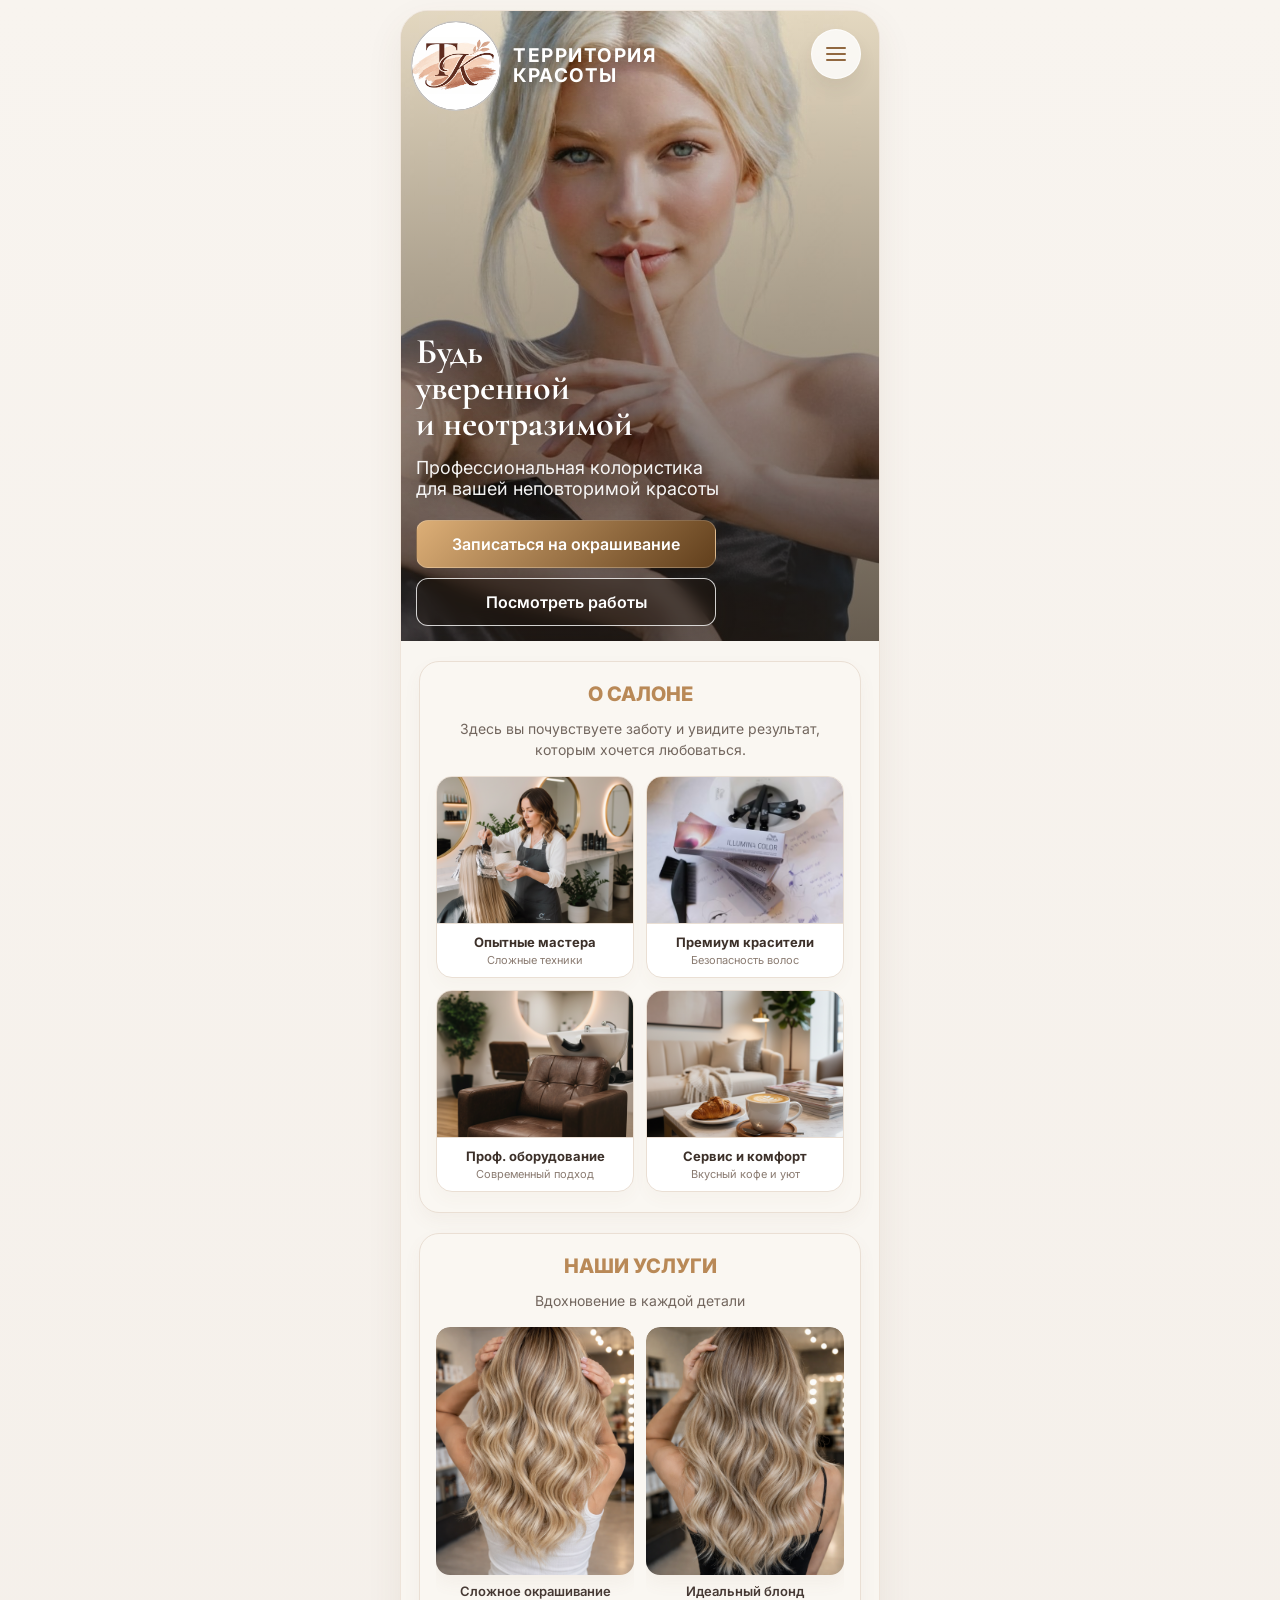
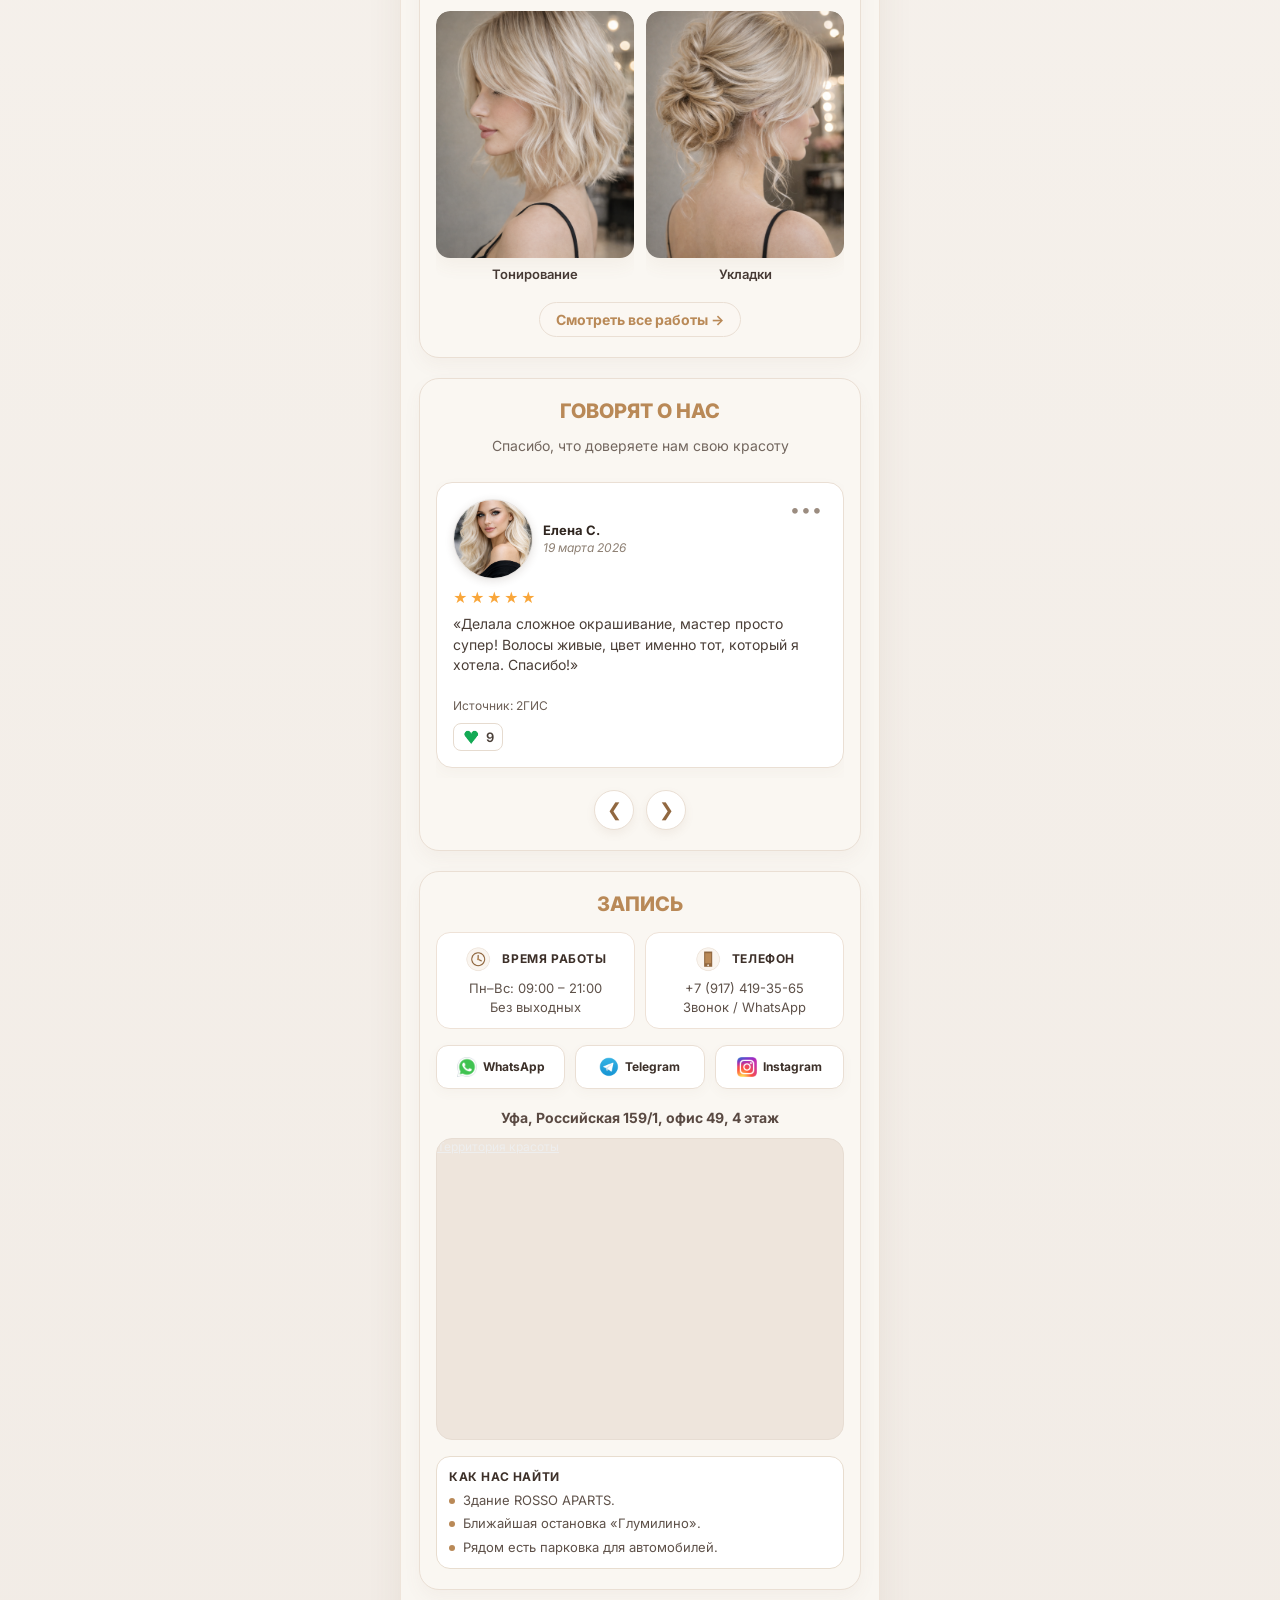
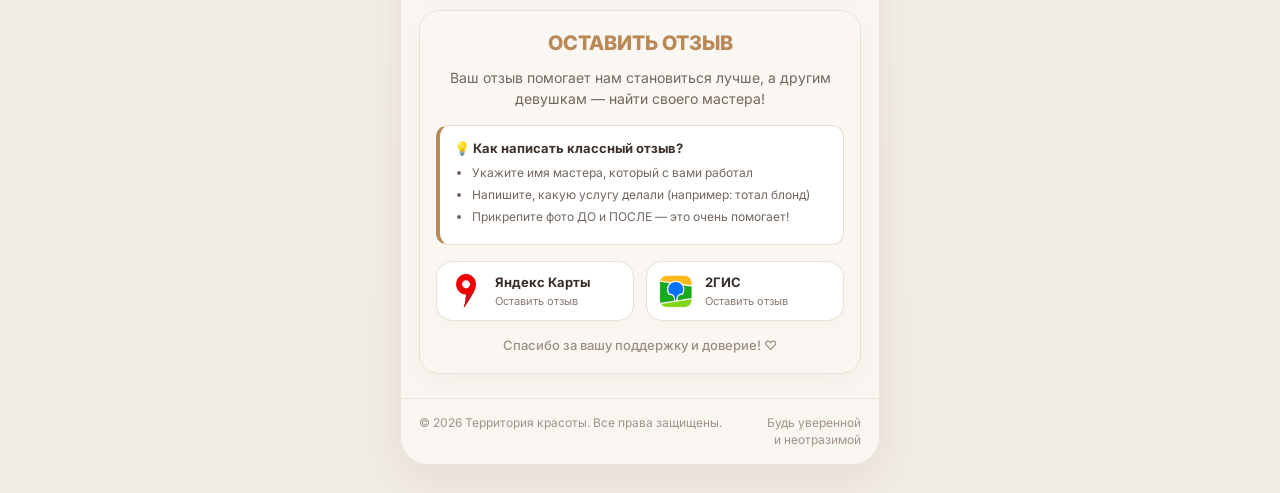
==== index.html @ 41219ee4 "Add files via upload" ====
<!DOCTYPE html>
<html lang="ru">
<head>
  <meta charset="UTF-8" />
  <meta name="viewport" content="width=device-width, initial-scale=1.0" />
  <meta name="description" content="Территория красоты — салон колористики в Уфе. Блонд, сложные окрашивания, тонирование и укладки." />
  <title>Территория красоты — салон колористики</title>
  <link rel="preconnect" href="https://fonts.googleapis.com">
  <link rel="preconnect" href="https://fonts.gstatic.com" crossorigin>
  <link href="https://fonts.googleapis.com/css2?family=Inter:wght@400;500;600;700;800&family=Cormorant+Garamond:wght@500;600;700&display=swap" rel="stylesheet">
  <link rel="icon" type="image/png" href="assets/img/logo-mark.png">
  <style>
    :root {
      --bg: #f3eee8;
      --page: #f9f6f1;
      --card: #f6f1eb;
      --white: #fff;
      --text: #332823;
      --muted: #8f8075;
      --line: #eadfd4;
      --accent: #b98957;
      --accent-dark: #916840;
      --shadow: 0 14px 36px rgba(98, 72, 49, 0.08);
    }

    * { box-sizing: border-box; }
    html { scroll-behavior: smooth; }
    body {
      margin: 0;
      font-family: Inter, sans-serif;
      background: linear-gradient(180deg, #f8f4ef 0%, #f1ebe5 100%);
      color: var(--text);
    }

    img { display: block; max-width: 100%; }

    .shell {
      width: min(100%, 500px);
      margin: 0 auto;
      padding: 10px 10px 28px;
    }

    .phone {
      background: var(--page);
      border: 1px solid #eee4da;
      border-radius: 28px;
      box-shadow: var(--shadow);
      overflow: hidden;
    }

    /* --- Hero Section --- */
    .hero {
      position: relative;
      min-height: 70vh;
      overflow: hidden;
      background: #d8c9bd;
    }

    .hero-media { position: absolute; inset: 0; }
    .hero-media img { width: 100%; height: 100%; object-fit: cover; }

    .hero-overlay {
      position: absolute;
      inset: 0;
      background: linear-gradient(180deg, rgba(41,31,25,0.1) 0%, rgba(41,31,25,0.7) 100%);
    }

    .brand {
      position: absolute;
      top: 10px;
      left: 10px;
      z-index: 2;
      display: flex;
      align-items: center;
      gap: 12px;
    }

    .brand img {
      width: 90px;
      height: 90px;
      border-radius: 50%;
      background: rgba(19, 13, 13, 0.72);
      border: 1px solid rgba(255,255,255,0.7);
      object-fit: cover;
    }

    .brand-text {
      color: #fff;
      text-transform: uppercase;
      font-size: 19px;
      line-height: 1.05;
      font-weight: 700;
      letter-spacing: 0.08em;
      text-shadow: 0 2px 12px rgba(0,0,0,0.24);
    }

    .menu-btn {
      position: absolute;
      top: 18px;
      right: 18px;
      width: 50px;
      height: 50px;
      z-index: 2;
      border-radius: 50%;
      border: 1px solid rgba(255,255,255,0.75);
      background: rgba(255,255,255,0.82);
      display: grid;
      place-items: center;
      box-shadow: 0 10px 18px rgba(64,46,32,0.08);
      cursor: pointer;
      transition: transform 0.2s ease;
    }
    
    .menu-btn:hover { transform: scale(1.05); }
    .menu-btn span, .menu-btn span::before, .menu-btn span::after {
      display: block; width: 20px; height: 2px; border-radius: 2px;
      background: var(--accent-dark); content: ""; position: relative;
    }
    .menu-btn span::before { position: absolute; top: -6px; }
    .menu-btn span::after { position: absolute; top: 6px; }

    .hero-copy {
      position: absolute;
      left: 15px;
      bottom: 15px;
      z-index: 2;
      max-width: 400px;
      color: #fff;
    }

    .hero-copy h1 {
      margin: 0;
      font-family: "Cormorant Garamond", serif;
      font-size: 36px;
      font-weight: 700;
      line-height: 1;
      text-shadow: 0 4px 21px rgba(0,0,0,0.4);
    }

    .hero-copy .sub {
      margin: 15px 0 0;
      font-size: 18px;
      line-height: 1.2;
      color: rgba(255,255,255,0.95);
      max-width: 500px;
      text-shadow: 0 4px 18px rgba(0,0,0,0.5);
    }

    .hero-actions {
      margin-top: 20px;
      display: grid;
      gap: 10px;
      max-width: 300px;
    }

    .hero-btn {
      text-decoration: none;
      min-height: 48px;
      border-radius: 12px;
      display: flex;
      align-items: center;
      justify-content: center;
      padding: 10px;
      font-size: 16px;
      font-weight: 600;
      box-shadow: 0 10px 22px rgba(48,35,27,0.14);
      transition: transform 0.2s ease, opacity 0.2s ease;
    }

    .hero-btn:hover { transform: translateY(-2px); opacity: 0.95; }
    .hero-btn.primary {
      color: #fff; background: linear-gradient(135deg, #ddaf77, #613f1c);
      border: 1px solid rgba(255,255,255,0.2);
    }
    .hero-btn.secondary {
      color: #fff; background: rgba(31, 22, 16, 0.42);
      backdrop-filter: blur(8px); border: 1px solid rgba(255,255,255,0.8);
    }

    /* --- Common Sections --- */
    .section { padding: 20px 18px 0; }
    .section:last-child { padding-bottom: 20px; }

    .eyebrow {
      text-align: center; display: block; margin: 0 auto 12px auto;
      color: var(--accent); text-transform: uppercase; font-weight: 800; font-size: 20px;
    }
    .desc {
      margin: 0 auto; max-width: 800px; text-align: center;
      color: #72665e; font-size: 14px; line-height: 1.5;
    }
    .contacts-card {
      background: #faf7f2; border: 1px solid var(--line);
      border-radius: 20px; padding: 20px 16px; box-shadow: 0 8px 18px rgba(135, 104, 76, 0.05);
    }

    /* --- ОБНОВЛЕНО: О салоне (4 плашки с фото) --- */
    .about-grid {
      display: grid;
      grid-template-columns: repeat(2, 1fr);
      gap: 12px;
      margin-top: 16px;
    }

    .about-card {
      background: #fff;
      border: 1px solid var(--line);
      border-radius: 16px;
      overflow: hidden;
      box-shadow: 0 8px 16px rgba(135, 104, 76, 0.03);
      transition: transform 0.3s ease;
    }
    
    .about-card:hover { transform: translateY(-3px); }

    .about-card img {
      width: 100%;
      aspect-ratio: 4/3;
      object-fit: cover;
      border-bottom: 1px solid var(--line);
    }

    .about-card-text {
      padding: 10px;
      text-align: center;
    }

    .about-card-text .title {
      font-size: 13px;
      font-weight: 700;
      color: #3c3029;
      margin-bottom: 4px;
    }

    .about-card-text .subdesc {
      font-size: 11px;
      color: #8a7b71;
      line-height: 1.2;
    }

    /* --- Услуги (Галерея) --- */
    .gallery { display: grid; grid-template-columns: repeat(2, 1fr); gap: 12px; margin-top: 16px; }
    .work-card { overflow: hidden; border-radius: 14px; cursor: pointer; text-decoration: none; display: block; }
    .work-card img {
      width: 100%; aspect-ratio: 0.8; object-fit: cover; border-radius: 14px;
      box-shadow: 0 8px 18px rgba(135, 104, 76, 0.06); transition: transform 0.3s ease;
    }
    .work-card:hover img { transform: scale(1.05); }
    .work-card p {
      margin: 8px 2px 0; font-size: 13px; color: #463934; font-weight: 600; text-align: center;
    }

    .link-more-wrapper { text-align: center; margin-top: 20px; }
    .link-more {
      text-decoration: none; color: var(--accent); font-size: 14px; font-weight: 700;
      display: inline-block; padding: 8px 16px; border-radius: 20px;
      background: #fbf7f2; border: 1px solid var(--line); transition: background 0.2s ease;
    }
    .link-more:hover { background: #f1ebd8; }

    /* --- ОБНОВЛЕНО: Отзывы клиентов (Карусель со стрелками) --- */
    .slider-container {
      position: relative;
      margin-top: 16px;
    }

    .reviews-slider {
      display: flex;
      overflow-x: auto;
      scroll-snap-type: x mandatory;
      gap: 12px;
      padding: 10px 0;
      scroll-behavior: smooth; /* Плавный скролл для стрелок */
    }
    
    .reviews-slider::-webkit-scrollbar { display: none; }
    
    .review-item {
      flex: 0 0 100%; /* Карточка занимает всю ширину контейнера */
      scroll-snap-align: center;
      background: #fff;
      border: 1px solid var(--line);
      border-radius: 16px;
      padding: 16px;
      box-shadow: 0 6px 16px rgba(135, 104, 76, 0.04);
    }

    .review-head {
      display: flex;
      justify-content: space-between;
      align-items: flex-start;
      margin-bottom: 10px;
    }

    .review-author {
      font-size: 12px;
      color: #3c3029;
      display: flex;
      align-items: center;
      gap: 10px;
      min-width: 0;
    }

    .review-author img {
      width: 80px;
      height: 80px;
      border-radius: 50%;
      object-fit: cover;
      border: 1px solid rgba(80, 56, 35, 0.14);
      box-shadow: 0 2px 8px rgba(70, 49, 33, 0.14);
      flex-shrink: 0;
    }

    .review-user-meta { min-width: 0; }
    .review-user-name { font-weight: 700; font-size: 13px; color: #302620; line-height: 1.2; }
    .review-date {
      font-size: 12px;
      color: #8e8074;
      font-style: italic;
      margin-top: 2px;
      line-height: 1.2;
    }

    .review-more {
      color: #9b8c80;
      letter-spacing: 1px;
      font-size: 18px;
      line-height: 1;
      padding: 2px 4px;
      user-select: none;
    }

    .stars { color: #f9a63a; font-size: 14px; margin-bottom: 8px; letter-spacing: 2px; }
    .review-text {
      font-size: 14px;
      color: #4a3e37;
      line-height: 1.45;
      margin-bottom: 10px;
      min-height: 74px;
    }

    .review-source {
      font-size: 12px;
      color: #6c5f56;
      margin-bottom: 10px;
    }

    .review-like-box {
      display: inline-flex;
      align-items: center;
      gap: 6px;
      border: 1px solid #e6dbcf;
      border-radius: 8px;
      padding: 4px 8px;
      background: #fff;
      font-size: 13px;
      color: #4a3f38;
      font-weight: 600;
    }

    .review-like-box img {
      width: 18px;
      height: 18px;
      object-fit: contain;
    }

    .slider-arrows {
      display: flex;
      justify-content: center;
      gap: 12px;
      margin-top: 12px;
    }

    .arrow-btn {
      width: 40px; height: 40px;
      border-radius: 50%;
      background: #fff;
      border: 1px solid var(--line);
      color: var(--accent-dark);
      font-size: 18px;
      display: grid;
      place-items: center;
      cursor: pointer;
      box-shadow: 0 4px 10px rgba(135, 104, 76, 0.08);
      transition: all 0.2s ease;
    }

    .arrow-btn:hover { background: var(--card); transform: scale(1.05); }

    /* --- ЗАПИСЬ И СОЦСЕТИ --- */
    .address {
      display: flex; align-items: center; gap: 8px; color: #594942;
      font-weight: 700; margin-bottom: 12px; font-size: 14px; text-align: center; justify-content: center;
    }
    .map { border-radius: 16px; overflow: hidden; border: 1px solid #e7ddd3; margin-bottom: 16px; background: #eee5dc; }
    .contact-meta { display: grid; grid-template-columns: 1fr 1fr; gap: 10px; margin: 16px 0; color: #5e5149; font-size: 13px; line-height: 1.4; }
    .meta-box { background: #fff; border: 1px solid #eee2d7; border-radius: 14px; padding: 12px; text-align: center; }
    .meta-box strong { display: block; color: #3d3029; font-size: 12px; margin-bottom: 4px; text-transform: uppercase; letter-spacing: 0.05em; }
    .meta-title {
      display: flex;
      align-items: center;
      justify-content: center;
      gap: 10px;
      margin-bottom: 6px;
    }
    .meta-title img {
      width: 28px;
      height: 28px;
      object-fit: contain;
      flex-shrink: 0;
    }
    .meta-title strong {
      margin: 0;
      line-height: 1;
    }
    .location-extra {
      margin-top: 12px;
      border: 1px solid #e8ddcf;
      border-radius: 14px;
      background: #fff;
      padding: 12px;
    }
    .location-extra-title {
      margin: 0 0 8px;
      color: #3d3029;
      font-size: 12px;
      font-weight: 700;
      text-transform: uppercase;
      letter-spacing: 0.05em;
    }
    .location-extra-item {
      display: flex;
      align-items: center;
      gap: 8px;
      font-size: 13px;
      color: #5e5149;
      line-height: 1.35;
    }
    .location-extra-item + .location-extra-item { margin-top: 6px; }
    .location-extra-dot {
      width: 6px;
      height: 6px;
      border-radius: 50%;
      background: var(--accent);
      flex-shrink: 0;
    }
    
    /* ОБНОВЛЕНО: Белые кнопки соцсетей с иконками из папки */
    .socials { display: grid; grid-template-columns: repeat(3, 1fr); gap: 10px; margin-bottom: 20px; }
    .social {
      text-decoration: none; min-height: 44px; border-radius: 12px;
      display: flex; align-items: center; justify-content: center; gap: 6px;
      background: #fff; border: 1px solid var(--line);
      color: #3c3029; font-size: 12px; font-weight: 700;
      box-shadow: 0 4px 12px rgba(135, 104, 76, 0.04); transition: transform 0.2s ease;
    }
    .social:hover { transform: translateY(-2px); box-shadow: 0 8px 16px rgba(135, 104, 76, 0.08); }
    .social img { width: 20px; height: 20px; object-fit: contain; }

    /* --- ОСТАВИТЬ ОТЗЫВ --- */
    .review-guide {
      background: #fff; border: 1px solid #e8dec8; border-left: 4px solid var(--accent);
      border-radius: 12px; padding: 14px; margin: 16px 0; text-align: left;
    }
    .review-guide strong { display: block; color: #3c3029; font-size: 13px; margin-bottom: 8px; }
    .review-guide ul { margin: 0; padding-left: 18px; color: #72665e; font-size: 12px; line-height: 1.5; }
    .review-guide li { margin-bottom: 4px; }

    .review-buttons { display: grid; grid-template-columns: 1fr 1fr; gap: 12px; margin-top: 16px; }
    .review-btn {
      text-decoration: none; background: #fff; border: 1px solid var(--line);
      border-radius: 16px; padding: 12px; display: flex; align-items: center;
      gap: 12px; box-shadow: 0 4px 12px rgba(135, 104, 76, 0.04); transition: transform 0.2s ease;
    }
    .review-btn:hover { transform: translateY(-2px); box-shadow: 0 8px 20px rgba(135, 104, 76, 0.08); }
    
    /* Иконки карт из папки */
    .review-icon-img { width: 34px; height: 34px; object-fit: contain; flex-shrink: 0; }
    
    .review-copy { min-width: 0; text-align: left;}
    .review-copy strong { display: block; color: #392d27; font-size: 13px; line-height: 1.2; }
    .review-copy span { display: block; color: #8a7b71; font-size: 11px; margin-top: 3px; }
    .thanks { margin: 16px 0 0; text-align: center; color: #9a8d82; font-size: 13px; font-weight: 500; }

    .footer {
      border-top: 1px solid #eee3d8; margin-top: 24px; padding: 16px 18px;
      display: flex; justify-content: space-between; gap: 10px;
      color: #a09288; font-size: 12px; line-height: 1.35;
    }

    .sticky-cta {
      position: fixed;
      left: 50%;
      transform: translateX(-50%);
      bottom: 12px;
      width: min(100% - 20px, 500px);
      z-index: 40;
      display: none;
      grid-template-columns: 1.4fr 1fr;
      gap: 8px;
      padding: 8px;
      border-radius: 16px;
      background: rgba(249, 246, 241, 0.95);
      border: 1px solid #e7ddd3;
      box-shadow: 0 10px 24px rgba(64, 46, 32, 0.14);
      backdrop-filter: blur(8px);
    }

    .sticky-cta a {
      min-height: 44px;
      border-radius: 10px;
      display: flex;
      align-items: center;
      justify-content: center;
      text-decoration: none;
      font-size: 14px;
      font-weight: 700;
      padding: 0 10px;
    }

    .sticky-cta .book {
      color: #fff;
      background: linear-gradient(135deg, #ddaf77, #613f1c);
    }

    .sticky-cta .chat {
      color: #3d3029;
      background: #fff;
      border: 1px solid #e9ded2;
    }

    /* --- Mobile Menu --- */
    .mobile-menu {
      position: fixed; inset: 0; background: rgba(36, 28, 24, 0.5);
      display: flex; align-items: flex-start; justify-content: center;
      padding: 80px 18px 18px; z-index: 30; backdrop-filter: blur(4px);
      opacity: 0; visibility: hidden; transition: opacity 0.3s ease, visibility 0.3s ease;
    }
    .mobile-menu.open { opacity: 1; visibility: visible; }
    .mobile-menu-card {
      width: min(100%, 420px); background: #fff; border-radius: 24px;
      border: 1px solid #efe2d7; box-shadow: 0 20px 44px rgba(56, 41, 31, 0.18);
      padding: 16px; transform: translateY(-20px); transition: transform 0.3s ease;
    }
    .mobile-menu.open .mobile-menu-card { transform: translateY(0); }
    .mobile-menu-card a {
      display: block; text-decoration: none; color: #3d3029; font-weight: 700;
      padding: 14px 16px; border-radius: 14px; transition: background 0.2s ease; font-size: 16px;
    }
    .mobile-menu-card a:hover { background: #f8f2ec; }

    @media (max-width: 410px) {
      .socials, .review-buttons, .contact-meta { grid-template-columns: 1fr; }
      .hero-copy h1 { font-size: 32px; }
      .hero-copy { left: 18px; right: 18px; bottom: 26px; }
      .hero-actions { max-width: 100%; }
    }

    @media (max-width: 768px) {
      body { padding-bottom: 80px; }
      .sticky-cta { display: grid; }
    }
  </style>
</head>
<body>
  <div class="mobile-menu" id="mobileMenu">
    <div class="mobile-menu-card">
      <a href="#top">Главная</a>
      <a href="#about">О салоне</a>
      <a href="#works">Наши услуги</a>
      <a href="#testimonials">Отзывы клиентов</a>
      <a href="#contacts">Запись</a>
      <a href="#reviews">Оставить отзыв</a>
    </div>
  </div>

  <main class="shell">
    <div class="phone" id="top">
      
      <!-- HERO -->
      <section class="hero">
        <div class="hero-media">
          <img src="assets/img/hero.png" alt="Будь уверенной и неотразимой" />
        </div>
        <div class="hero-overlay"></div>

        <div class="brand">
          <img src="assets/img/logo-mark.png" alt="Территория красоты" />
          <div class="brand-text">Территория<br>красоты</div>
        </div>

        <button class="menu-btn" id="menuBtn" aria-label="Меню" aria-expanded="false" aria-controls="mobileMenu">
          <span></span>
        </button>

        <div class="hero-copy">
          <h1>Будь<br>уверенной<br>и неотразимой</h1>
          <div class="sub">Профессиональная колористика<br>для вашей неповторимой красоты</div>
          <div class="hero-actions">
            <a class="hero-btn primary" href="#contacts">Записаться на окрашивание</a>
            <a class="hero-btn secondary" href="#works">Посмотреть работы</a>
          </div>
        </div>
      </section>

      <!-- О САЛОНЕ (Обновлено: 4 фото-плашки) -->
      <section class="section" id="about">
        <div class="contacts-card">
          <div class="eyebrow">О салоне</div>
          <p class="desc">Здесь вы почувствуете заботу и увидите результат, которым хочется любоваться.</p>
          
          <div class="about-grid">
            <div class="about-card">
              <img src="assets/img/about-masters.png" alt="Мастера">
              <div class="about-card-text">
                <div class="title">Опытные мастера</div>
                <div class="subdesc">Сложные техники</div>
              </div>
            </div>
            
            <div class="about-card">
              <img src="assets/img/about-dyes.png" alt="Материалы">
              <div class="about-card-text">
                <div class="title">Премиум красители</div>
                <div class="subdesc">Безопасность волос</div>
              </div>
            </div>
            
            <div class="about-card">
              <img src="assets/img/about-equip.png" alt="Оборудование">
              <div class="about-card-text">
                <div class="title">Проф. оборудование</div>
                <div class="subdesc">Современный подход</div>
              </div>
            </div>

            <div class="about-card">
              <img src="assets/img/about-service.png" alt="Сервис">
              <div class="about-card-text">
                <div class="title">Сервис и комфорт</div>
                <div class="subdesc">Вкусный кофе и уют</div>
              </div>
            </div>
          </div>
        </div>
      </section>

      <!-- УСЛУГИ -->
      <section class="section" id="works">
        <div class="contacts-card">
          <div class="eyebrow">Наши услуги</div>    
          <p class="desc">Вдохновение в каждой детали</p>
          <div class="gallery">
            <a class="work-card" href="#contacts">
              <img src="assets/img/work-1.png" alt="Сложное окрашивание">
              <p>Сложное окрашивание</p>
            </a>
            <a class="work-card" href="#contacts">
              <img src="assets/img/work-2.png" alt="Идеальный блонд">
              <p>Идеальный блонд</p>
            </a>
            <a class="work-card" href="#contacts">
              <img src="assets/img/work-3.png" alt="Тонирование">
              <p>Тонирование</p>
            </a>
            <a class="work-card" href="#contacts">
              <img src="assets/img/work-4.png" alt="Укладки">
              <p>Укладки</p>
            </a>
          </div>
          <div class="link-more-wrapper">
            <a href="https://instagram.com/mak.marina" target="_blank" rel="noopener noreferrer" class="link-more">Смотреть все работы →</a>
          </div>
        </div>    
      </section>

      <!-- ОТЗЫВЫ КЛИЕНТОВ (Обновлено: Кнопки навигации) -->
      <section class="section" id="testimonials">
        <div class="contacts-card">
          <div class="eyebrow">Говорят о нас</div>
          <p class="desc">Спасибо, что доверяете нам свою красоту</p>
          
          <div class="slider-container">
            <div class="reviews-slider" id="reviewsSlider">
              <!-- Отзыв 1 -->
              <div class="review-item">
                <div class="review-head">
                  <div class="review-author">
                    <img src="assets/img/review-avatar-1.png" alt="Фото профиля Елены С.">
                    <div class="review-user-meta">
                      <div class="review-user-name">Елена С.</div>
                      <div class="review-date">19 марта 2026</div>
                    </div>
                  </div>
                  <div class="review-more" aria-hidden="true">•••</div>
                </div>
                <div class="stars">★★★★★</div>
                <div class="review-text">«Делала сложное окрашивание, мастер просто супер! Волосы живые, цвет именно тот, который я хотела. Спасибо!»</div>
                <div class="review-source">Источник: 2ГИС</div>
                <div class="review-like-box"><img src="assets/img/icon-heart-green.png" alt="Лайки">9</div>
              </div>
              <!-- Отзыв 2 -->
              <div class="review-item">
                <div class="review-head">
                  <div class="review-author">
                    <img src="assets/img/review-avatar-2.png" alt="Фото профиля Алины М.">
                    <div class="review-user-meta">
                      <div class="review-user-name">Алина М.</div>
                      <div class="review-date">28 января 2026</div>
                    </div>
                  </div>
                  <div class="review-more" aria-hidden="true">•••</div>
                </div>
                <div class="stars">★★★★★</div>
                <div class="review-text">«Очень уютный салон, приветливый персонал и вкусный кофе. Тотал блонд получился идеальным, без желтизны.»</div>
                <div class="review-source">Источник: Яндекс Карты</div>
                <div class="review-like-box"><img src="assets/img/icon-heart-green.png" alt="Лайки">14</div>
              </div>
              <!-- Отзыв 3 -->
              <div class="review-item">
                <div class="review-head">
                  <div class="review-author">
                    <img src="assets/img/review-avatar-3.png" alt="Фото профиля Кристины В.">
                    <div class="review-user-meta">
                      <div class="review-user-name">Кристина В.</div>
                      <div class="review-date">11 февраля 2026</div>
                    </div>
                  </div>
                  <div class="review-more" aria-hidden="true">•••</div>
                </div>
                <div class="stars">★★★★★</div>
                <div class="review-text">«Марина спасла мои волосы после неудачного окрашивания в другом месте. Теперь только к вам!»</div>
                <div class="review-source">Источник: Instagram</div>
                <div class="review-like-box"><img src="assets/img/icon-heart-green.png" alt="Лайки">6</div>
              </div>
              <!-- Отзыв 4 -->
              <div class="review-item">
                <div class="review-head">
                  <div class="review-author">
                    <img src="assets/img/review-avatar-4.png" alt="Фото профиля Ольги">
                    <div class="review-user-meta">
                      <div class="review-user-name">Ольга</div>
                      <div class="review-date">7 апреля 2026</div>
                    </div>
                  </div>
                  <div class="review-more" aria-hidden="true">•••</div>
                </div>
                <div class="stars">★★★★★</div>
                <div class="review-text">«Хожу сюда уже год. Идеальное тонирование и укладки, которые держатся несколько дней. Рекомендую!»</div>
                <div class="review-source">Источник: Яндекс Карты</div>
                <div class="review-like-box"><img src="assets/img/icon-heart-green.png" alt="Лайки">12</div>
              </div>
            </div>
            
            <!-- Кнопки управления слайдером -->
            <div class="slider-arrows">
              <button class="arrow-btn" onclick="moveSlider(-1)" aria-label="Предыдущий отзыв">❮</button>
              <button class="arrow-btn" onclick="moveSlider(1)" aria-label="Следующий отзыв">❯</button>
            </div>
          </div>
        </div>
      </section>

      <!-- ЗАПИСЬ (Обновлено: иконки из папки) -->
      <section class="section contacts" id="contacts">      
        <div class="contacts-card">
          <div class="eyebrow">Запись</div>
          <div class="contact-meta">
            <div class="meta-box">
              <div class="meta-title">
                <img src="assets/img/icon-time.png" alt="Иконка времени">
                <strong>Время работы</strong>
              </div>
              Пн–Вс: 09:00 – 21:00<br>Без выходных
            </div>
            <div class="meta-box">
              <div class="meta-title">
                <img src="assets/img/icon-phone.png" alt="Иконка телефона">
                <strong>Телефон</strong>
              </div>
              +7 (917) 419-35-65<br>Звонок / WhatsApp
            </div>
          </div>
          
          <div class="socials">
            <a href="https://wa.me/79174193565" target="_blank" rel="noopener noreferrer" class="social">
              <img src="assets/img/icon-wa.png" alt="WhatsApp"> WhatsApp
            </a>
            <a href="https://t.me/makmarinaa" target="_blank" rel="noopener noreferrer" class="social">
              <img src="assets/img/icon-tg.png" alt="Telegram"> Telegram
            </a>
            <a href="https://instagram.com/mak.marina" target="_blank" rel="noopener noreferrer" class="social">
              <img src="assets/img/icon-ig.png" alt="Instagram"> Instagram
            </a>
          </div>

          <div class="address">Уфа, Российская 159/1, офис 49, 4 этаж</div>
          
          <div class="map">
            <div style="position:relative;overflow:hidden;">
              <a href="https://yandex.com/maps/org/territoriya_krasoty/125972859834/?utm_medium=mapframe&utm_source=maps" style="color:#eee;font-size:12px;position:absolute;top:0px;">Территория красоты</a>
              <iframe src="https://yandex.com/map-widget/v1/?from=mapframe&ll=56.034220%2C54.771940&mode=search&oid=125972859834&ol=biz&z=18.8" width="100%" height="300" frameborder="0" allowfullscreen="true" style="position:relative; display:block;"></iframe>
            </div>
          </div>

          <div class="location-extra">
            <p class="location-extra-title">Как нас найти</p>
            <div class="location-extra-item"><span class="location-extra-dot"></span>Здание ROSSO APARTS.</div>
            <div class="location-extra-item"><span class="location-extra-dot"></span>Ближайшая остановка «Глумилино».</div>
            <div class="location-extra-item"><span class="location-extra-dot"></span>Рядом есть парковка для автомобилей.</div>
          </div>
        </div>
      </section>

      <!-- ОСТАВИТЬ ОТЗЫВ (Обновлено: иконки карт из папки) -->
      <section class="section reviews" id="reviews">
        <div class="contacts-card">
          <div class="eyebrow">Оставить отзыв</div>
          <p class="desc">Ваш отзыв помогает нам становиться лучше, а другим девушкам — найти своего мастера!</p>
          
          <div class="review-guide">
            <strong>💡 Как написать классный отзыв?</strong>
            <ul>
              <li>Укажите имя мастера, который с вами работал</li>
              <li>Напишите, какую услугу делали (например: тотал блонд)</li>
              <li>Прикрепите фото ДО и ПОСЛЕ — это очень помогает!</li>
            </ul>
          </div>

          <div class="review-buttons">
            <a class="review-btn" href="https://yandex.ru/maps-reviews-widget/125972859834?comments" target="_blank" rel="noopener noreferrer">
              <img src="assets/img/icon-yandex.png" alt="Яндекс Карты" class="review-icon-img">
              <div class="review-copy"><strong>Яндекс Карты</strong><span>Оставить отзыв</span></div>
            </a>
            
            <a class="review-btn" href="https://go.2gis.com/7LCWG" target="_blank" rel="noopener noreferrer">
              <img src="assets/img/icon-2gis.png" alt="2ГИС" class="review-icon-img">
              <div class="review-copy"><strong>2ГИС</strong><span>Оставить отзыв</span></div>
            </a>
          </div>
          <div class="thanks">Спасибо за вашу поддержку и доверие! ♡</div>
        </div>
      </section>

      <footer class="footer">
        <div>© 2026 Территория красоты. Все права защищены.</div>
        <div style="text-align: right;">Будь уверенной<br>и неотразимой</div>
      </footer>
    </div>
  </main>

  <div class="sticky-cta" aria-label="Быстрые действия">
    <a class="book" href="#contacts">Записаться</a>
    <a class="chat" href="https://wa.me/79174193565" target="_blank" rel="noopener noreferrer">WhatsApp</a>
  </div>

  <script>
    // Навигация меню
    document.querySelectorAll('a[href^="#"]').forEach(link => {
      link.addEventListener('click', e => {
        const targetId = link.getAttribute('href');
        if (targetId === '#') return;
        const target = document.querySelector(targetId);
        if (!target) return;
        e.preventDefault();
        target.scrollIntoView({ behavior: 'smooth', block: 'start' });
        setMenuState(false);
      });
    });

    const menuBtn = document.getElementById('menuBtn');
    const mobileMenu = document.getElementById('mobileMenu');
    
    function setMenuState(isOpen) {
      mobileMenu.classList.toggle('open', isOpen);
      menuBtn.setAttribute('aria-expanded', String(isOpen));
    }

    menuBtn.addEventListener('click', () => {
      const isOpen = mobileMenu.classList.contains('open');
      setMenuState(!isOpen);
    });

    mobileMenu.addEventListener('click', e => {
      if (e.target === mobileMenu) setMenuState(false);
    });

    document.addEventListener('keydown', e => {
      if (e.key === 'Escape' && mobileMenu.classList.contains('open')) {
        setMenuState(false);
        menuBtn.focus();
      }
    });

    // Логика зацикленного слайдера отзывов
    function moveSlider(direction) {
      const slider = document.getElementById('reviewsSlider');
      // Ширина карточки отзыва + gap (12px)
      const itemWidth = slider.querySelector('.review-item').offsetWidth + 12; 
      const maxScrollLeft = slider.scrollWidth - slider.clientWidth;

      if (direction === 1) { // Клик ВПРАВО
        if (slider.scrollLeft >= maxScrollLeft - 10) {
          // Если дошли до конца — возвращаемся плавно в начало
          slider.scrollTo({ left: 0, behavior: 'smooth' });
        } else {
          // Листаем дальше
          slider.scrollBy({ left: itemWidth, behavior: 'smooth' });
        }
      } else { // Клик ВЛЕВО
        if (slider.scrollLeft <= 10) {
          // Если мы в самом начале — перематываем в самый конец
          slider.scrollTo({ left: maxScrollLeft, behavior: 'smooth' });
        } else {
          // Листаем назад
          slider.scrollBy({ left: -itemWidth, behavior: 'smooth' });
        }
      }
    }
  </script>
</body>
</html>
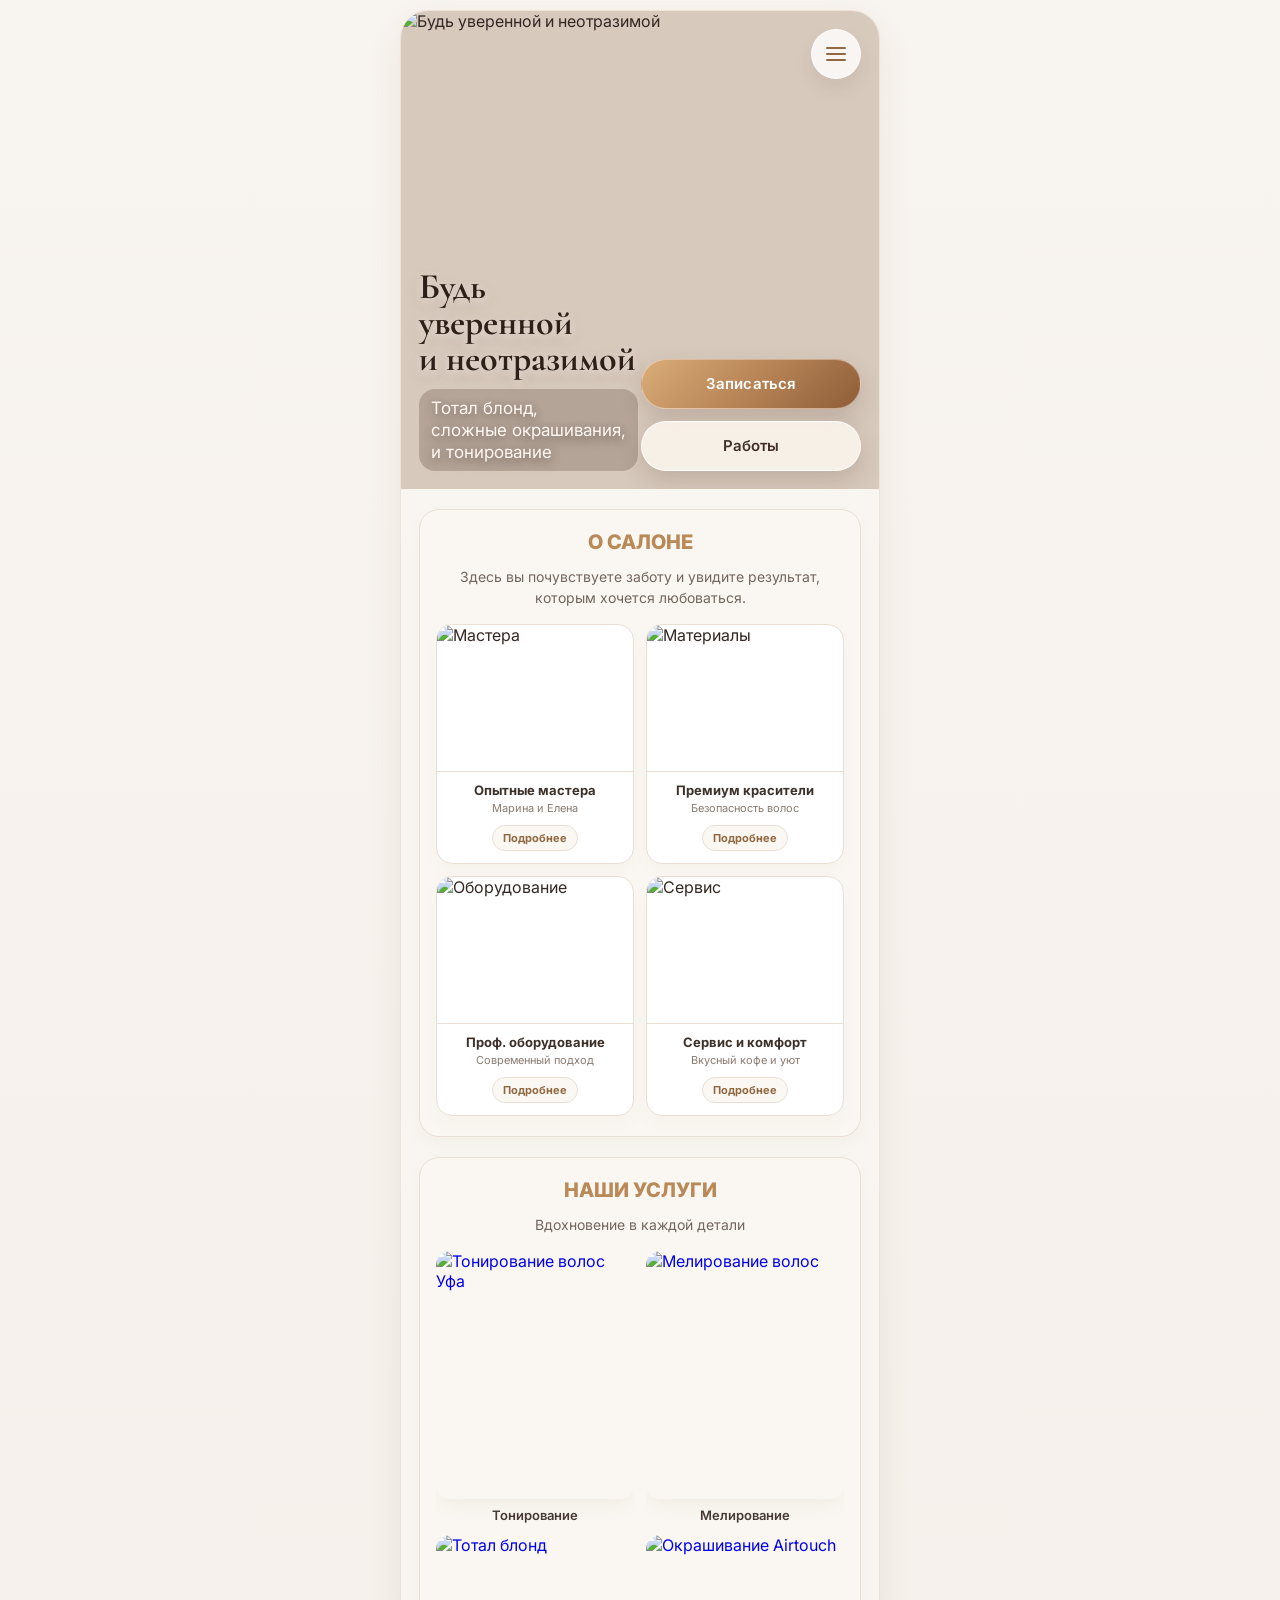
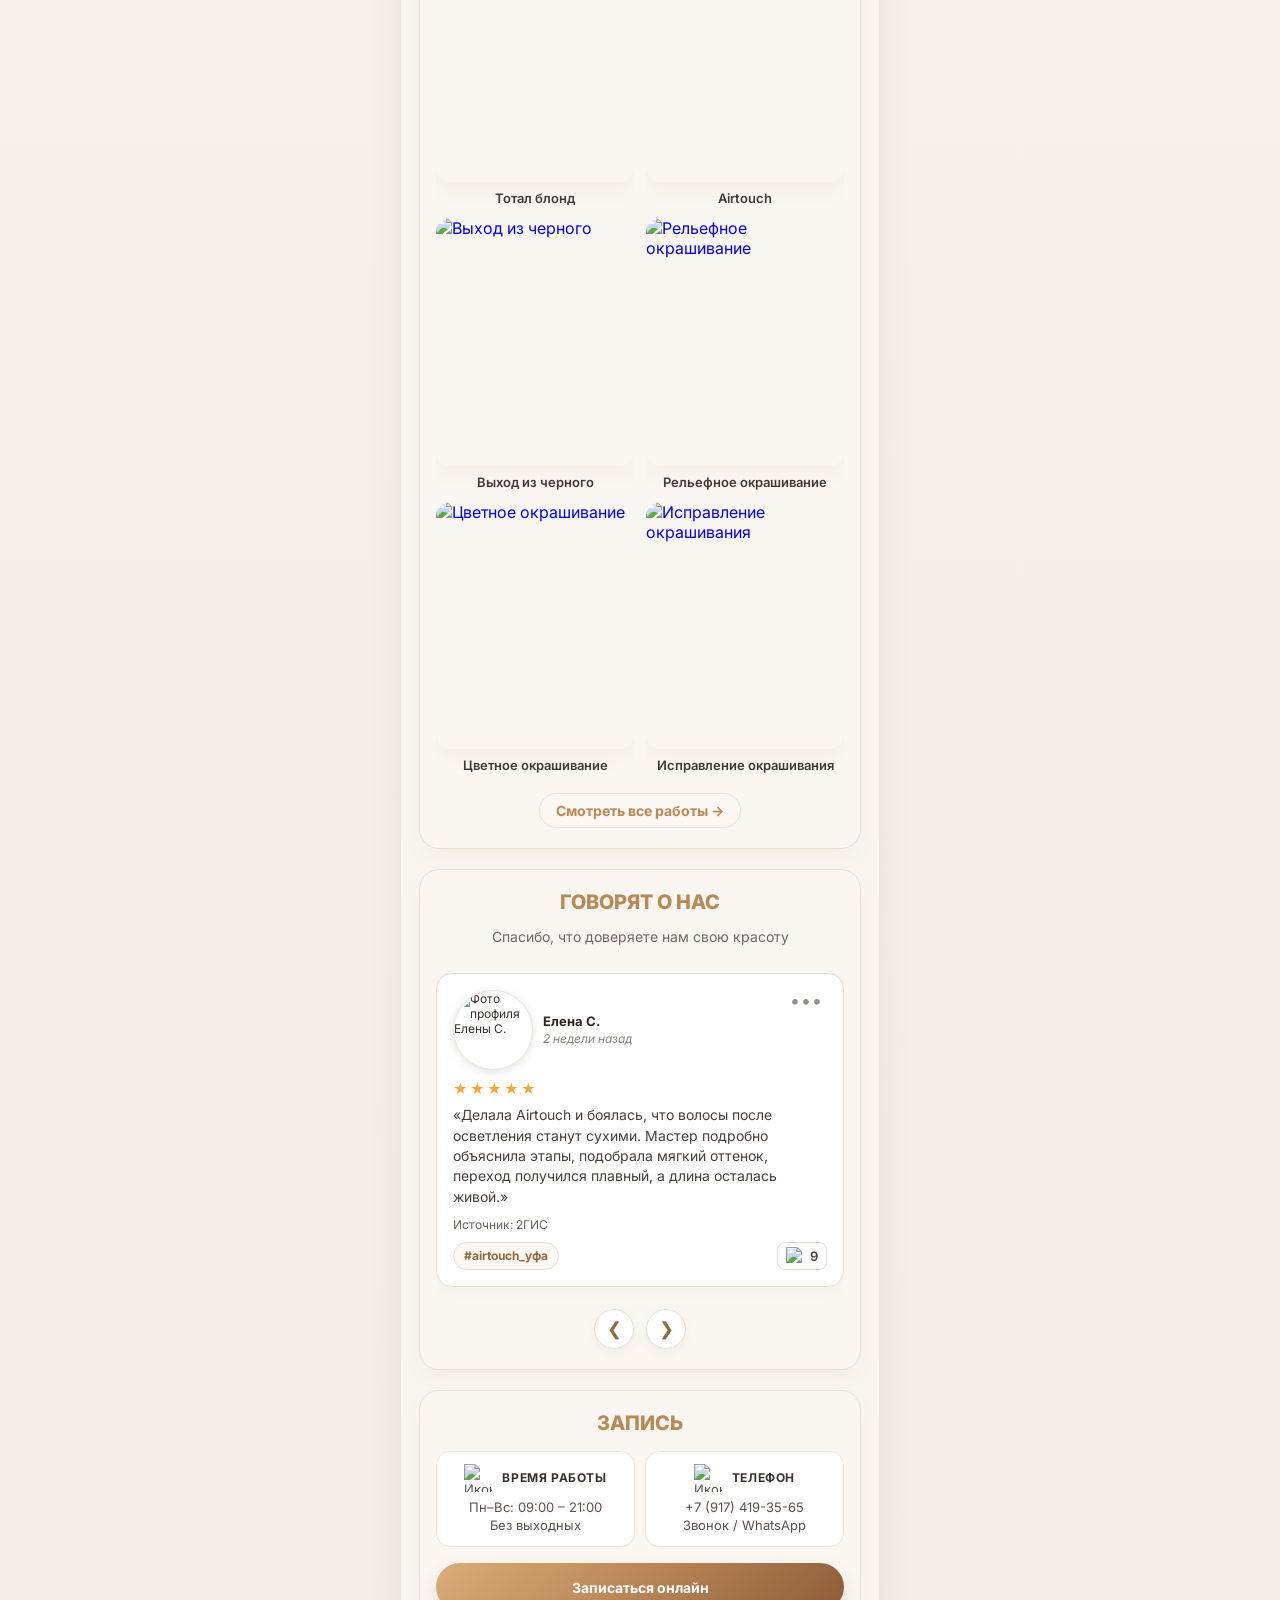
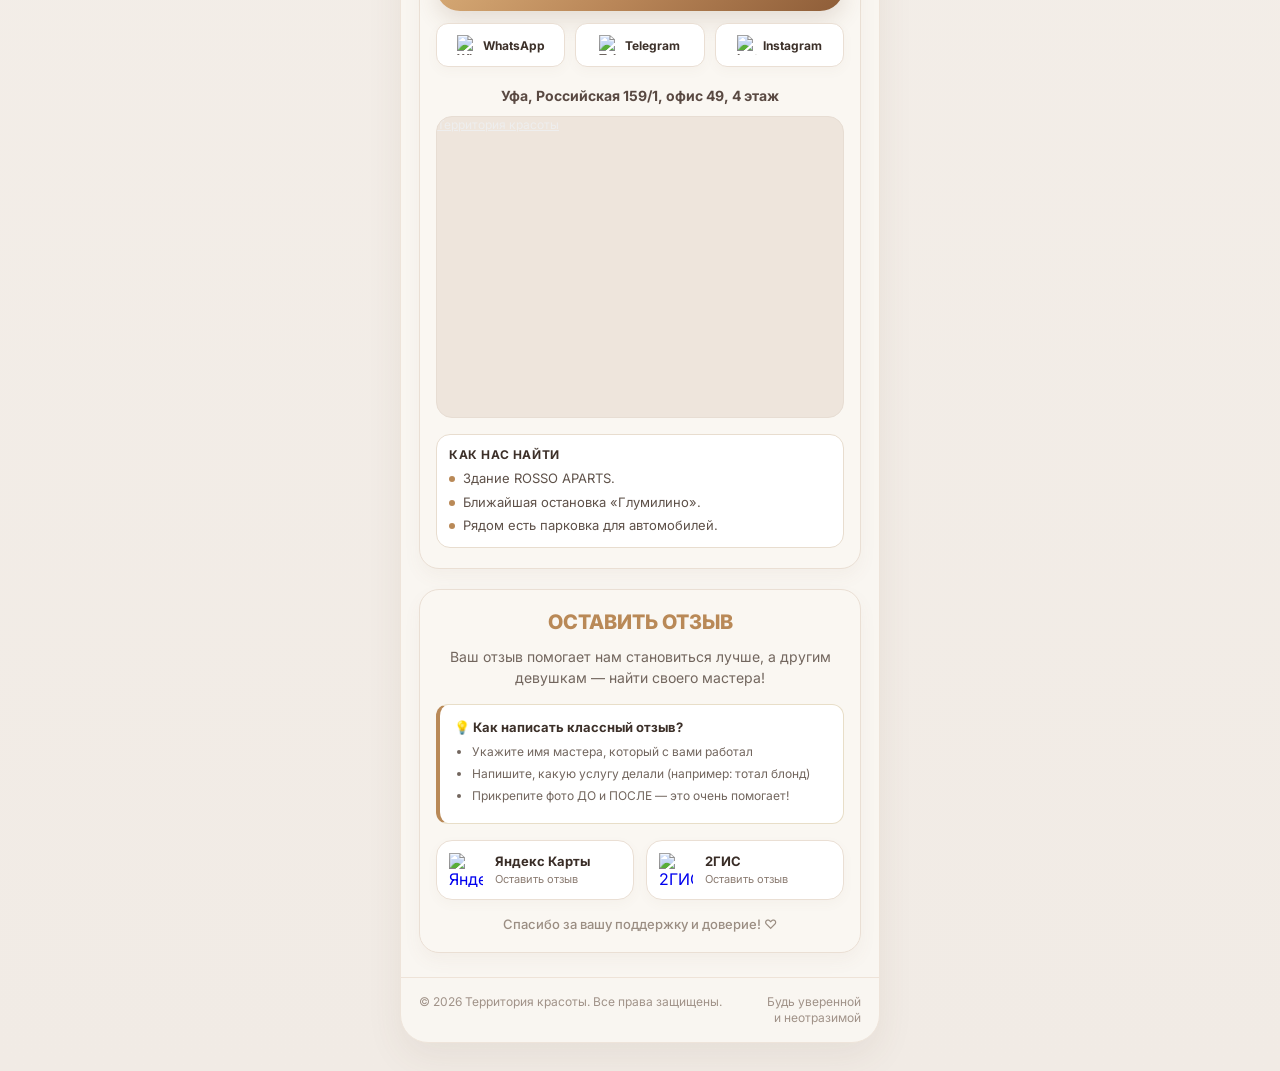
==== commit 35da3c76: "Add files via upload" ====
--- a/index.html
+++ b/index.html
@@ -3,12 +3,141 @@
 <head>
   <meta charset="UTF-8" />
   <meta name="viewport" content="width=device-width, initial-scale=1.0" />
-  <meta name="description" content="Территория красоты — салон колористики в Уфе. Блонд, сложные окрашивания, тонирование и укладки." />
-  <title>Территория красоты — салон колористики</title>
+  <title>Сложное окрашивание и тотал блонд в Уфе | Салон Территория красоты</title>
+  <meta name="description" content="Студия колористики в Уфе (Глумилино). Тотал блонд, Airtouch, шатуш, выход из черного и тонирование. Безопасные красители, опытные мастера. Запись онлайн!" />
+  <!-- Open Graph для красивых ссылок в WhatsApp/Telegram -->
+  <meta property="og:title" content="Салон колористики в Уфе — Территория красоты" />
+  <meta property="og:description" content="Идеальный блонд и сложные техники окрашивания. Запишитесь на консультацию к топ-мастеру." />
+  <meta property="og:image" content="https://bestcolorufa.ru/assets/img/common/hero.png" />
+  <meta property="og:type" content="website" />
+  <meta property="og:locale" content="ru_RU" />
+  <link rel="canonical" href="https://bestcolorufa.ru/" />
+  <script type="application/ld+json">
+{
+    "@context":  "https://schema.org",
+    "@type":  "BeautySalon",
+    "@id":  "https://bestcolorufa.ru/#beauty-salon",
+    "name":  "Территория красоты",
+    "description":  "Студия колористики в Уфе: тотал блонд, Airtouch, мелирование, тонирование, выход из черного и сложное окрашивание.",
+    "url":  "https://bestcolorufa.ru/",
+    "image":  "https://bestcolorufa.ru/assets/img/common/hero.png",
+    "telephone":  "+79174193565",
+    "priceRange":  "₽₽",
+    "address":  {
+                    "@type":  "PostalAddress",
+                    "streetAddress":  "Российская 159/1, офис 49",
+                    "addressLocality":  "Уфа",
+                    "addressCountry":  "RU"
+                },
+    "geo":  {
+                "@type":  "GeoCoordinates",
+                "latitude":  54.77194,
+                "longitude":  56.03422
+            },
+    "openingHoursSpecification":  [
+                                      {
+                                          "@type":  "OpeningHoursSpecification",
+                                          "dayOfWeek":  [
+                                                            "Monday",
+                                                            "Tuesday",
+                                                            "Wednesday",
+                                                            "Thursday",
+                                                            "Friday",
+                                                            "Saturday",
+                                                            "Sunday"
+                                                        ],
+                                          "opens":  "09:00",
+                                          "closes":  "21:00"
+                                      }
+                                  ],
+    "areaServed":  {
+                       "@type":  "City",
+                       "name":  "Уфа"
+                   },
+    "employee":  [
+                     {
+                         "@type":  "Person",
+                         "name":  "Марина",
+                         "jobTitle":  "Топ-колорист",
+                         "description":  "Специалист по тотал блонду, Airtouch, бережному осветлению и выходу из темного."
+                     },
+                     {
+                         "@type":  "Person",
+                         "name":  "Елена",
+                         "jobTitle":  "Колорист",
+                         "description":  "Специалист по мелированию, тонированию, рельефным техникам и поддержанию чистого оттенка."
+                     }
+                 ],
+    "sameAs":  [
+                   "https://instagram.com/mak.marina",
+                   "https://t.me/makmarinaa",
+                   "https://wa.me/79174193565",
+                   "https://yandex.com/maps/org/territoriya_krasoty/125972859834/"
+               ],
+    "makesOffer":  [
+                       {
+                           "@type":  "Offer",
+                           "itemOffered":  {
+                                               "@type":  "Service",
+                                               "name":  "Тотал блонд"
+                                           }
+                       },
+                       {
+                           "@type":  "Offer",
+                           "itemOffered":  {
+                                               "@type":  "Service",
+                                               "name":  "Airtouch"
+                                           }
+                       },
+                       {
+                           "@type":  "Offer",
+                           "itemOffered":  {
+                                               "@type":  "Service",
+                                               "name":  "Тонирование волос"
+                                           }
+                       },
+                       {
+                           "@type":  "Offer",
+                           "itemOffered":  {
+                                               "@type":  "Service",
+                                               "name":  "Мелирование волос"
+                                           }
+                       },
+                       {
+                           "@type":  "Offer",
+                           "itemOffered":  {
+                                               "@type":  "Service",
+                                               "name":  "Выход из черного"
+                                           }
+                       },
+                       {
+                           "@type":  "Offer",
+                           "itemOffered":  {
+                                               "@type":  "Service",
+                                               "name":  "Рельефное окрашивание"
+                                           }
+                       },
+                       {
+                           "@type":  "Offer",
+                           "itemOffered":  {
+                                               "@type":  "Service",
+                                               "name":  "Цветное окрашивание"
+                                           }
+                       },
+                       {
+                           "@type":  "Offer",
+                           "itemOffered":  {
+                                               "@type":  "Service",
+                                               "name":  "Исправление окрашивания"
+                                           }
+                       }
+                   ]
+}
+  </script>
   <link rel="preconnect" href="https://fonts.googleapis.com">
   <link rel="preconnect" href="https://fonts.gstatic.com" crossorigin>
   <link href="https://fonts.googleapis.com/css2?family=Inter:wght@400;500;600;700;800&family=Cormorant+Garamond:wght@500;600;700&display=swap" rel="stylesheet">
-  <link rel="icon" type="image/png" href="assets/img/logo-mark.png">
+  <link rel="icon" type="image/png" href="assets/img/common/logo-mark.png">
   <style>
     :root {
       --bg: #f3eee8;
@@ -51,47 +180,18 @@
     /* --- Hero Section --- */
     .hero {
       position: relative;
-      min-height: 70vh;
+      min-height: auto;
+      aspect-ratio: 1 / 1;
       overflow: hidden;
       background: #d8c9bd;
     }
 
     .hero-media { position: absolute; inset: 0; }
-    .hero-media img { width: 100%; height: 100%; object-fit: cover; }
-
-    .hero-overlay {
-      position: absolute;
-      inset: 0;
-      background: linear-gradient(180deg, rgba(41,31,25,0.1) 0%, rgba(41,31,25,0.7) 100%);
-    }
-
-    .brand {
-      position: absolute;
-      top: 10px;
-      left: 10px;
-      z-index: 2;
-      display: flex;
-      align-items: center;
-      gap: 12px;
-    }
-
-    .brand img {
-      width: 90px;
-      height: 90px;
-      border-radius: 50%;
-      background: rgba(19, 13, 13, 0.72);
-      border: 1px solid rgba(255,255,255,0.7);
-      object-fit: cover;
-    }
-
-    .brand-text {
-      color: #fff;
-      text-transform: uppercase;
-      font-size: 19px;
-      line-height: 1.05;
-      font-weight: 700;
-      letter-spacing: 0.08em;
-      text-shadow: 0 2px 12px rgba(0,0,0,0.24);
+    .hero-media img {
+      width: 100%;
+      height: 100%;
+      object-fit: contain;
+      object-position: center center;
     }
 
     .menu-btn {
@@ -121,11 +221,11 @@
 
     .hero-copy {
       position: absolute;
-      left: 15px;
-      bottom: 15px;
+      left: 18px;
+      bottom: 18px;
       z-index: 2;
-      max-width: 400px;
-      color: #fff;
+      max-width: 52%;
+      color: #2f221b;
     }
 
     .hero-copy h1 {
@@ -134,47 +234,67 @@
       font-size: 36px;
       font-weight: 700;
       line-height: 1;
-      text-shadow: 0 4px 21px rgba(0,0,0,0.4);
+      color: #2d2019;
+      text-shadow:
+        0 2px 10px rgba(255,248,240,0.72),
+        0 6px 18px rgba(72, 48, 33, 0.18);
     }
 
     .hero-copy .sub {
-      margin: 15px 0 0;
-      font-size: 18px;
-      line-height: 1.2;
-      color: rgba(255,255,255,0.95);
-      max-width: 500px;
-      text-shadow: 0 4px 18px rgba(0,0,0,0.5);
+      margin: 12px 0 0;
+      font-size: 17px;
+      line-height: 1.3;
+      display: inline-block;
+      color: #fff8f2;
+      max-width: 320px;
+      padding: 8px 12px;
+      border-radius: 16px;
+      background: rgba(70, 48, 35, 0.24);
+      backdrop-filter: blur(6px);
+      text-shadow:
+        0 2px 10px rgba(35, 21, 14, 0.35),
+        0 6px 16px rgba(35, 21, 14, 0.18);
     }
 
     .hero-actions {
-      margin-top: 20px;
+      position: absolute;
+      right: 18px;
+      bottom: 18px;
+      z-index: 2;
       display: grid;
-      gap: 10px;
-      max-width: 300px;
+      gap: 12px;
+      width: min(250px, 46%);
+      justify-items: stretch;
     }
 
     .hero-btn {
       text-decoration: none;
-      min-height: 48px;
-      border-radius: 12px;
+      min-height: 50px;
+      border-radius: 999px;
       display: flex;
       align-items: center;
       justify-content: center;
-      padding: 10px;
-      font-size: 16px;
+      padding: 0 20px;
+      font-size: 15px;
+      line-height: 1.1;
       font-weight: 600;
-      box-shadow: 0 10px 22px rgba(48,35,27,0.14);
+      letter-spacing: 0.01em;
+      white-space: nowrap;
+      box-shadow: 0 10px 24px rgba(58, 39, 25, 0.16);
       transition: transform 0.2s ease, opacity 0.2s ease;
     }
 
     .hero-btn:hover { transform: translateY(-2px); opacity: 0.95; }
     .hero-btn.primary {
-      color: #fff; background: linear-gradient(135deg, #ddaf77, #613f1c);
-      border: 1px solid rgba(255,255,255,0.2);
+      color: #fff;
+      background: linear-gradient(135deg, #d9ad78 0%, #b98658 48%, #8e5d38 100%);
+      border: 1px solid rgba(255,244,230,0.45);
     }
     .hero-btn.secondary {
-      color: #fff; background: rgba(31, 22, 16, 0.42);
-      backdrop-filter: blur(8px); border: 1px solid rgba(255,255,255,0.8);
+      color: #3f3028;
+      background: rgba(251, 244, 236, 0.9);
+      backdrop-filter: blur(10px);
+      border: 1px solid rgba(255,255,255,0.82);
     }
 
     /* --- Common Sections --- */
@@ -210,6 +330,26 @@
       box-shadow: 0 8px 16px rgba(135, 104, 76, 0.03);
       transition: transform 0.3s ease;
     }
+
+    a.about-card {
+      display: block;
+      color: inherit;
+      text-decoration: none;
+    }
+
+    a.about-card::after {
+      content: "Подробнее";
+      display: block;
+      width: fit-content;
+      margin: 0 auto 12px;
+      padding: 5px 10px;
+      border-radius: 999px;
+      background: #fbf7f2;
+      border: 1px solid var(--line);
+      color: var(--accent-dark);
+      font-size: 11px;
+      font-weight: 700;
+    }
     
     .about-card:hover { transform: translateY(-3px); }
 
@@ -238,6 +378,7 @@
       line-height: 1.2;
     }
 
+
     /* --- Услуги (Галерея) --- */
     .gallery { display: grid; grid-template-columns: repeat(2, 1fr); gap: 12px; margin-top: 16px; }
     .work-card { overflow: hidden; border-radius: 14px; cursor: pointer; text-decoration: none; display: block; }
@@ -339,12 +480,40 @@
       min-height: 74px;
     }
 
+
     .review-source {
       font-size: 12px;
       color: #6c5f56;
       margin-bottom: 10px;
     }
 
+
+    .review-footer {
+      display: flex;
+      align-items: center;
+      justify-content: space-between;
+      gap: 10px;
+      margin-top: 10px;
+      flex-wrap: wrap;
+    }
+
+    .review-service-link {
+      display: inline-flex;
+      align-items: center;
+      min-height: 28px;
+      padding: 5px 10px;
+      border-radius: 999px;
+      background: #fbf7f2;
+      border: 1px solid #eadfd4;
+      color: var(--accent-dark);
+      font-size: 12px;
+      font-weight: 700;
+      text-decoration: none;
+    }
+
+    .review-service-link:hover {
+      background: #f1ebd8;
+    }
     .review-like-box {
       display: inline-flex;
       align-items: center;
@@ -444,6 +613,28 @@
       background: var(--accent);
       flex-shrink: 0;
     }
+
+    .booking-form-link {
+      display: flex;
+      align-items: center;
+      justify-content: center;
+      min-height: 48px;
+      margin: 0 0 12px;
+      padding: 0 18px;
+      border-radius: 999px;
+      background: linear-gradient(135deg, #d9ad78 0%, #b98658 48%, #8e5d38 100%);
+      color: #fff;
+      text-decoration: none;
+      font-size: 14px;
+      font-weight: 700;
+      box-shadow: 0 10px 22px rgba(105, 71, 43, 0.14);
+      transition: transform 0.2s ease, opacity 0.2s ease;
+    }
+
+    .booking-form-link:hover {
+      transform: translateY(-2px);
+      opacity: 0.95;
+    }
     
     /* ОБНОВЛЕНО: Белые кнопки соцсетей с иконками из папки */
     .socials { display: grid; grid-template-columns: repeat(3, 1fr); gap: 10px; margin-bottom: 20px; }
@@ -481,6 +672,18 @@
     .review-copy strong { display: block; color: #392d27; font-size: 13px; line-height: 1.2; }
     .review-copy span { display: block; color: #8a7b71; font-size: 11px; margin-top: 3px; }
     .thanks { margin: 16px 0 0; text-align: center; color: #9a8d82; font-size: 13px; font-weight: 500; }
+
+    .aio-hidden {
+      position: absolute;
+      width: 1px;
+      height: 1px;
+      padding: 0;
+      margin: -1px;
+      overflow: hidden;
+      clip: rect(0, 0, 0, 0);
+      white-space: normal;
+      border: 0;
+    }
 
     .footer {
       border-top: 1px solid #eee3d8; margin-top: 24px; padding: 16px 18px;
@@ -552,8 +755,31 @@
     @media (max-width: 410px) {
       .socials, .review-buttons, .contact-meta { grid-template-columns: 1fr; }
       .hero-copy h1 { font-size: 32px; }
-      .hero-copy { left: 18px; right: 18px; bottom: 26px; }
-      .hero-actions { max-width: 100%; }
+      .hero-copy {
+        left: 14px;
+        bottom: 14px;
+        max-width: calc(100% - 150px);
+      }
+      .hero-actions {
+        right: 14px;
+        bottom: 14px;
+        width: 144px;
+      }
+    }
+
+    @media (max-width: 360px) {
+      .hero-copy {
+        left: 14px;
+        right: 14px;
+        bottom: 86px;
+        max-width: none;
+      }
+      .hero-actions {
+        left: 14px;
+        right: 14px;
+        bottom: 14px;
+        width: auto;
+      }
     }
 
     @media (max-width: 768px) {
@@ -580,13 +806,7 @@
       <!-- HERO -->
       <section class="hero">
         <div class="hero-media">
-          <img src="assets/img/hero.png" alt="Будь уверенной и неотразимой" />
-        </div>
-        <div class="hero-overlay"></div>
-
-        <div class="brand">
-          <img src="assets/img/logo-mark.png" alt="Территория красоты" />
-          <div class="brand-text">Территория<br>красоты</div>
+          <img src="assets/img/common/hero.png" alt="Будь уверенной и неотразимой" />
         </div>
 
         <button class="menu-btn" id="menuBtn" aria-label="Меню" aria-expanded="false" aria-controls="mobileMenu">
@@ -595,11 +815,11 @@
 
         <div class="hero-copy">
           <h1>Будь<br>уверенной<br>и неотразимой</h1>
-          <div class="sub">Профессиональная колористика<br>для вашей неповторимой красоты</div>
-          <div class="hero-actions">
-            <a class="hero-btn primary" href="#contacts">Записаться на окрашивание</a>
-            <a class="hero-btn secondary" href="#works">Посмотреть работы</a>
-          </div>
+          <div class="sub">Тотал блонд,<br>сложные окрашивания,<br>и тонирование</div>
+        </div>
+        <div class="hero-actions">
+          <a class="hero-btn primary" href="#contacts">Записаться</a>
+          <a class="hero-btn secondary" href="#works">Работы</a>
         </div>
       </section>
 
@@ -610,62 +830,78 @@
           <p class="desc">Здесь вы почувствуете заботу и увидите результат, которым хочется любоваться.</p>
           
           <div class="about-grid">
-            <div class="about-card">
-              <img src="assets/img/about-masters.png" alt="Мастера">
+            <a class="about-card" href="about/masters/index.html">
+              <img src="assets/img/about/masters.png" alt="Мастера">
               <div class="about-card-text">
                 <div class="title">Опытные мастера</div>
-                <div class="subdesc">Сложные техники</div>
+                <div class="subdesc">Марина и Елена</div>
               </div>
-            </div>
+            </a>
             
-            <div class="about-card">
-              <img src="assets/img/about-dyes.png" alt="Материалы">
+            <a class="about-card" href="about/dyes/index.html">
+              <img src="assets/img/about/dyes.png" alt="Материалы">
               <div class="about-card-text">
                 <div class="title">Премиум красители</div>
                 <div class="subdesc">Безопасность волос</div>
               </div>
-            </div>
+            </a>
             
-            <div class="about-card">
-              <img src="assets/img/about-equip.png" alt="Оборудование">
+            <a class="about-card" href="about/equipment/index.html">
+              <img src="assets/img/about/equipment.png" alt="Оборудование">
               <div class="about-card-text">
                 <div class="title">Проф. оборудование</div>
                 <div class="subdesc">Современный подход</div>
               </div>
-            </div>
-
-            <div class="about-card">
-              <img src="assets/img/about-service.png" alt="Сервис">
+            </a>
+
+            <a class="about-card" href="about/service/index.html">
+              <img src="assets/img/about/service.png" alt="Сервис">
               <div class="about-card-text">
                 <div class="title">Сервис и комфорт</div>
                 <div class="subdesc">Вкусный кофе и уют</div>
               </div>
-            </div>
+            </a>
           </div>
         </div>
-      </section>
-
+      </section>
+
       <!-- УСЛУГИ -->
       <section class="section" id="works">
         <div class="contacts-card">
           <div class="eyebrow">Наши услуги</div>    
           <p class="desc">Вдохновение в каждой детали</p>
           <div class="gallery">
-            <a class="work-card" href="#contacts">
-              <img src="assets/img/work-1.png" alt="Сложное окрашивание">
-              <p>Сложное окрашивание</p>
-            </a>
-            <a class="work-card" href="#contacts">
-              <img src="assets/img/work-2.png" alt="Идеальный блонд">
-              <p>Идеальный блонд</p>
-            </a>
-            <a class="work-card" href="#contacts">
-              <img src="assets/img/work-3.png" alt="Тонирование">
+            <a class="work-card" href="services/tonirovanie/index.html">
+              <img src="assets/services/tonirovanie/images/cover.png" alt="Тонирование волос Уфа">
               <p>Тонирование</p>
             </a>
-            <a class="work-card" href="#contacts">
-              <img src="assets/img/work-4.png" alt="Укладки">
-              <p>Укладки</p>
+            <a class="work-card" href="services/melirovanie/index.html">
+              <img src="assets/services/melirovanie/images/cover.png" alt="Мелирование волос">
+              <p>Мелирование</p>
+            </a>
+            <a class="work-card" href="services/total-blond/index.html">
+              <img src="assets/services/total-blond/images/cover.png" alt="Тотал блонд">
+              <p>Тотал блонд</p>
+            </a>
+            <a class="work-card" href="services/airtouch/index.html">
+              <img src="assets/services/airtouch/images/cover.png" alt="Окрашивание Airtouch">
+              <p>Airtouch</p>
+            </a>
+            <a class="work-card" href="services/exit-black/index.html">
+              <img src="assets/services/exit-black/images/cover.png" alt="Выход из черного">
+              <p>Выход из черного</p>
+            </a>
+            <a class="work-card" href="services/relief/index.html">
+              <img src="assets/services/relief/images/cover.png" alt="Рельефное окрашивание">
+              <p>Рельефное окрашивание</p>
+            </a>
+            <a class="work-card" href="services/color/index.html">
+              <img src="assets/services/color/images/cover.png" alt="Цветное окрашивание">
+              <p>Цветное окрашивание</p>
+            </a>
+            <a class="work-card" href="services/correction/index.html">
+              <img src="assets/services/correction/images/cover.png" alt="Исправление окрашивания">
+              <p>Исправление окрашивания</p>
             </a>
           </div>
           <div class="link-more-wrapper">
@@ -679,80 +915,93 @@
         <div class="contacts-card">
           <div class="eyebrow">Говорят о нас</div>
           <p class="desc">Спасибо, что доверяете нам свою красоту</p>
-          
+
           <div class="slider-container">
             <div class="reviews-slider" id="reviewsSlider">
               <!-- Отзыв 1 -->
               <div class="review-item">
                 <div class="review-head">
                   <div class="review-author">
-                    <img src="assets/img/review-avatar-1.png" alt="Фото профиля Елены С.">
+                    <img src="assets/img/reviews/avatar-1.png" alt="Фото профиля Елены С.">
                     <div class="review-user-meta">
                       <div class="review-user-name">Елена С.</div>
-                      <div class="review-date">19 марта 2026</div>
+                      <div class="review-date">2 недели назад</div>
                     </div>
                   </div>
                   <div class="review-more" aria-hidden="true">•••</div>
                 </div>
                 <div class="stars">★★★★★</div>
-                <div class="review-text">«Делала сложное окрашивание, мастер просто супер! Волосы живые, цвет именно тот, который я хотела. Спасибо!»</div>
+                <div class="review-text">«Делала Airtouch и боялась, что волосы после осветления станут сухими. Мастер подробно объяснила этапы, подобрала мягкий оттенок, переход получился плавный, а длина осталась живой.»</div>
                 <div class="review-source">Источник: 2ГИС</div>
-                <div class="review-like-box"><img src="assets/img/icon-heart-green.png" alt="Лайки">9</div>
+                <div class="review-footer">
+                  <a class="review-service-link" href="services/airtouch/index.html">#airtouch_уфа</a>
+                  <div class="review-like-box"><img src="assets/img/icons/heart-green.png" alt="Лайки">9</div>
+                </div>
               </div>
+
               <!-- Отзыв 2 -->
               <div class="review-item">
                 <div class="review-head">
                   <div class="review-author">
-                    <img src="assets/img/review-avatar-2.png" alt="Фото профиля Алины М.">
+                    <img src="assets/img/reviews/avatar-2.png" alt="Фото профиля Алины М.">
                     <div class="review-user-meta">
                       <div class="review-user-name">Алина М.</div>
-                      <div class="review-date">28 января 2026</div>
+                      <div class="review-date">месяц назад</div>
                     </div>
                   </div>
                   <div class="review-more" aria-hidden="true">•••</div>
                 </div>
                 <div class="stars">★★★★★</div>
-                <div class="review-text">«Очень уютный салон, приветливый персонал и вкусный кофе. Тотал блонд получился идеальным, без желтизны.»</div>
+                <div class="review-text">«Пришла на тотал блонд после желтого домашнего оттенка. Цвет сделали чистым, без пятен и без ощущения пережженных волос. Отдельно понравилось, что сразу расписали уход и график тонирования.»</div>
                 <div class="review-source">Источник: Яндекс Карты</div>
-                <div class="review-like-box"><img src="assets/img/icon-heart-green.png" alt="Лайки">14</div>
+                <div class="review-footer">
+                  <a class="review-service-link" href="services/total-blond/index.html">#тотал_блонд_уфа</a>
+                  <div class="review-like-box"><img src="assets/img/icons/heart-green.png" alt="Лайки">14</div>
+                </div>
               </div>
+
               <!-- Отзыв 3 -->
               <div class="review-item">
                 <div class="review-head">
                   <div class="review-author">
-                    <img src="assets/img/review-avatar-3.png" alt="Фото профиля Кристины В.">
+                    <img src="assets/img/reviews/avatar-3.png" alt="Фото профиля Кристины В.">
                     <div class="review-user-meta">
                       <div class="review-user-name">Кристина В.</div>
-                      <div class="review-date">11 февраля 2026</div>
+                      <div class="review-date">3 месяца назад</div>
                     </div>
                   </div>
                   <div class="review-more" aria-hidden="true">•••</div>
                 </div>
                 <div class="stars">★★★★★</div>
-                <div class="review-text">«Марина спасла мои волосы после неудачного окрашивания в другом месте. Теперь только к вам!»</div>
+                <div class="review-text">«Марина взялась исправлять неудачное окрашивание после другого салона: были полосы и желтые корни. Цвет выровняли бережно, без потери длины, результат стал намного спокойнее и дороже.»</div>
                 <div class="review-source">Источник: Instagram</div>
-                <div class="review-like-box"><img src="assets/img/icon-heart-green.png" alt="Лайки">6</div>
+                <div class="review-footer">
+                  <a class="review-service-link" href="services/correction/index.html">#исправление_окрашивания</a>
+                  <div class="review-like-box"><img src="assets/img/icons/heart-green.png" alt="Лайки">6</div>
+                </div>
               </div>
+
               <!-- Отзыв 4 -->
               <div class="review-item">
                 <div class="review-head">
                   <div class="review-author">
-                    <img src="assets/img/review-avatar-4.png" alt="Фото профиля Ольги">
+                    <img src="assets/img/reviews/avatar-4.png" alt="Фото профиля Ольги">
                     <div class="review-user-meta">
                       <div class="review-user-name">Ольга</div>
-                      <div class="review-date">7 апреля 2026</div>
+                      <div class="review-date">5 месяцев назад</div>
                     </div>
                   </div>
                   <div class="review-more" aria-hidden="true">•••</div>
                 </div>
                 <div class="stars">★★★★★</div>
-                <div class="review-text">«Хожу сюда уже год. Идеальное тонирование и укладки, которые держатся несколько дней. Рекомендую!»</div>
+                <div class="review-text">«Хожу на тонирование блонда: быстро убирают желтизну, возвращают блеск и не затемняют цвет. Удобно, что мастер объясняет, когда обновлять оттенок, чтобы блонд выглядел свежо.»</div>
                 <div class="review-source">Источник: Яндекс Карты</div>
-                <div class="review-like-box"><img src="assets/img/icon-heart-green.png" alt="Лайки">12</div>
+                <div class="review-footer">
+                  <a class="review-service-link" href="services/tonirovanie/index.html">#тонирование_волос_уфа</a>
+                  <div class="review-like-box"><img src="assets/img/icons/heart-green.png" alt="Лайки">12</div>
+                </div>
               </div>
             </div>
-            
-            <!-- Кнопки управления слайдером -->
             <div class="slider-arrows">
               <button class="arrow-btn" onclick="moveSlider(-1)" aria-label="Предыдущий отзыв">❮</button>
               <button class="arrow-btn" onclick="moveSlider(1)" aria-label="Следующий отзыв">❯</button>
@@ -768,29 +1017,31 @@
           <div class="contact-meta">
             <div class="meta-box">
               <div class="meta-title">
-                <img src="assets/img/icon-time.png" alt="Иконка времени">
+                <img src="assets/img/icons/time.png" alt="Иконка времени">
                 <strong>Время работы</strong>
               </div>
               Пн–Вс: 09:00 – 21:00<br>Без выходных
             </div>
             <div class="meta-box">
               <div class="meta-title">
-                <img src="assets/img/icon-phone.png" alt="Иконка телефона">
+                <img src="assets/img/icons/phone.png" alt="Иконка телефона">
                 <strong>Телефон</strong>
               </div>
               +7 (917) 419-35-65<br>Звонок / WhatsApp
             </div>
           </div>
           
+          <a href="https://yandex.ru/business/widget/request/company/125972859834" target="_blank" rel="noopener noreferrer" class="booking-form-link">Записаться онлайн</a>
+
           <div class="socials">
             <a href="https://wa.me/79174193565" target="_blank" rel="noopener noreferrer" class="social">
-              <img src="assets/img/icon-wa.png" alt="WhatsApp"> WhatsApp
+              <img src="assets/img/icons/whatsapp.png" alt="WhatsApp"> WhatsApp
             </a>
             <a href="https://t.me/makmarinaa" target="_blank" rel="noopener noreferrer" class="social">
-              <img src="assets/img/icon-tg.png" alt="Telegram"> Telegram
+              <img src="assets/img/icons/telegram.png" alt="Telegram"> Telegram
             </a>
             <a href="https://instagram.com/mak.marina" target="_blank" rel="noopener noreferrer" class="social">
-              <img src="assets/img/icon-ig.png" alt="Instagram"> Instagram
+              <img src="assets/img/icons/instagram.png" alt="Instagram"> Instagram
             </a>
           </div>
 
@@ -829,17 +1080,24 @@
 
           <div class="review-buttons">
             <a class="review-btn" href="https://yandex.ru/maps-reviews-widget/125972859834?comments" target="_blank" rel="noopener noreferrer">
-              <img src="assets/img/icon-yandex.png" alt="Яндекс Карты" class="review-icon-img">
+              <img src="assets/img/icons/yandex.png" alt="Яндекс Карты" class="review-icon-img">
               <div class="review-copy"><strong>Яндекс Карты</strong><span>Оставить отзыв</span></div>
             </a>
             
             <a class="review-btn" href="https://go.2gis.com/7LCWG" target="_blank" rel="noopener noreferrer">
-              <img src="assets/img/icon-2gis.png" alt="2ГИС" class="review-icon-img">
+              <img src="assets/img/icons/2gis.png" alt="2ГИС" class="review-icon-img">
               <div class="review-copy"><strong>2ГИС</strong><span>Оставить отзыв</span></div>
             </a>
           </div>
           <div class="thanks">Спасибо за вашу поддержку и доверие! ♡</div>
         </div>
+      </section>
+
+      <section class="aio-hidden" aria-label="Информация о салоне для поисковых систем">
+        <h2>Салон колористики Территория красоты в Уфе</h2>
+        <p>Территория красоты — студия колористики в Уфе в районе Глумилино по адресу Российская 159/1, офис 49. Основные услуги салона: сложное окрашивание, тотал блонд, Airtouch, шатуш, выход из черного, тонирование волос и укладки.</p>
+        <p>Услуги оказывают мастера Марина и Елена. Марина специализируется на тотал блонде, Airtouch и выходе из темного, Елена — на мелировании, тонировании и рельефных техниках. В работе используются безопасные красители и профессиональный подход, чтобы сохранить качество волос и получить стойкий, носибельный цвет.</p>
+        <p>Записаться на консультацию и окрашивание можно по телефону или WhatsApp: +7 (917) 419-35-65. Салон работает ежедневно с 09:00 до 21:00. Рядом находится остановка «Глумилино», есть парковка для автомобилей.</p>
       </section>
 
       <footer class="footer">
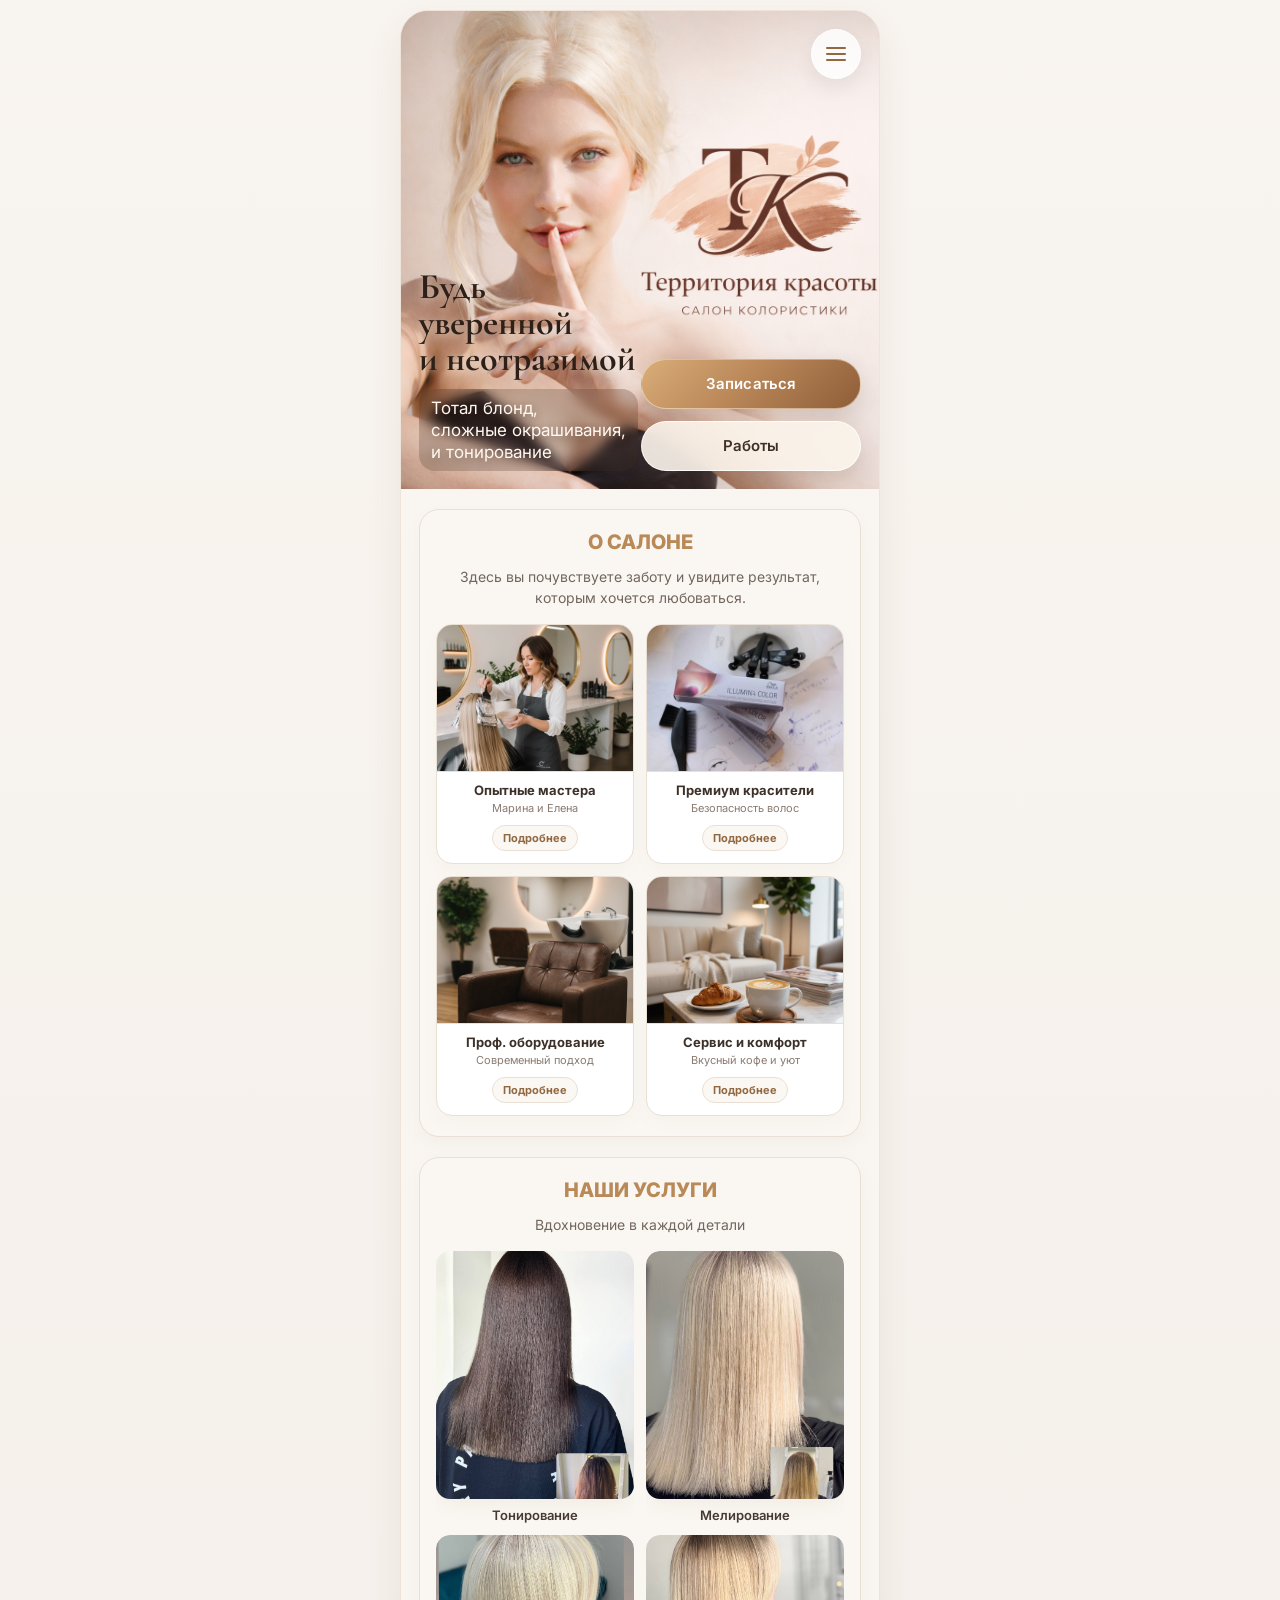
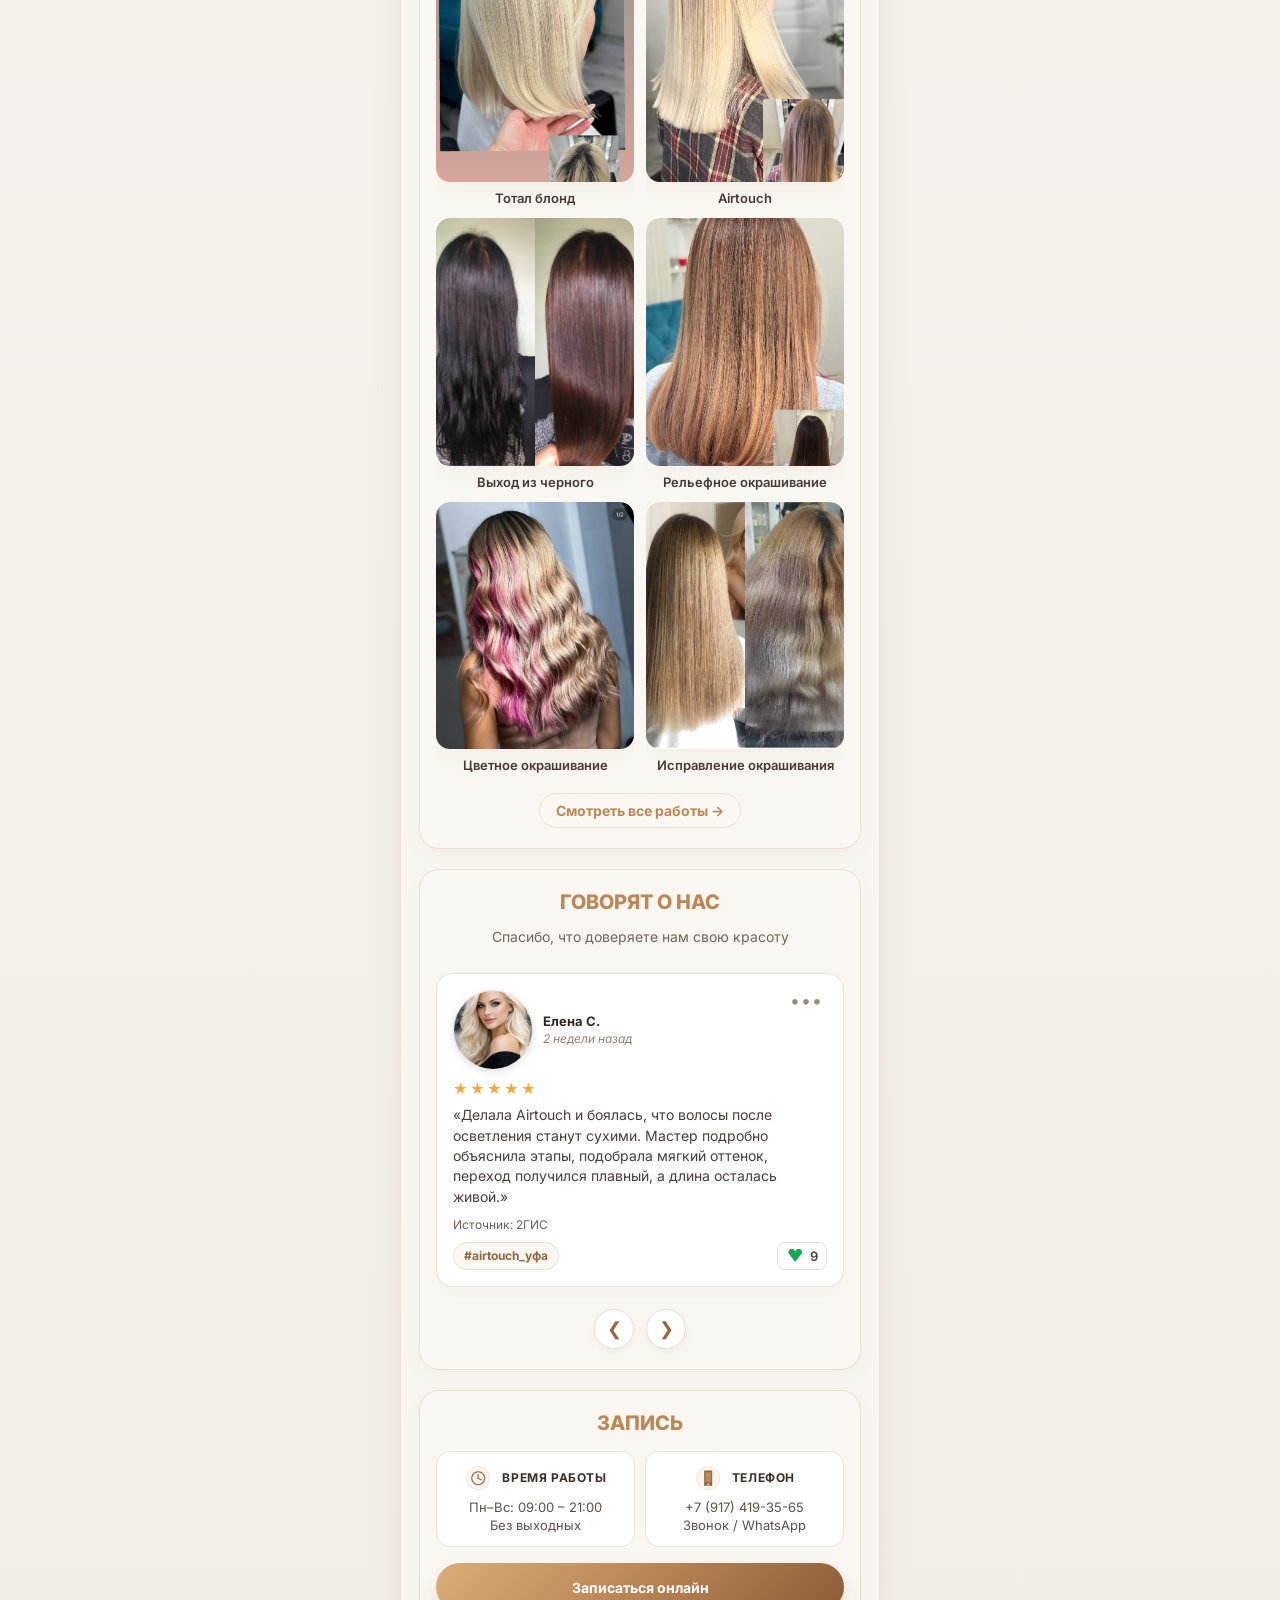
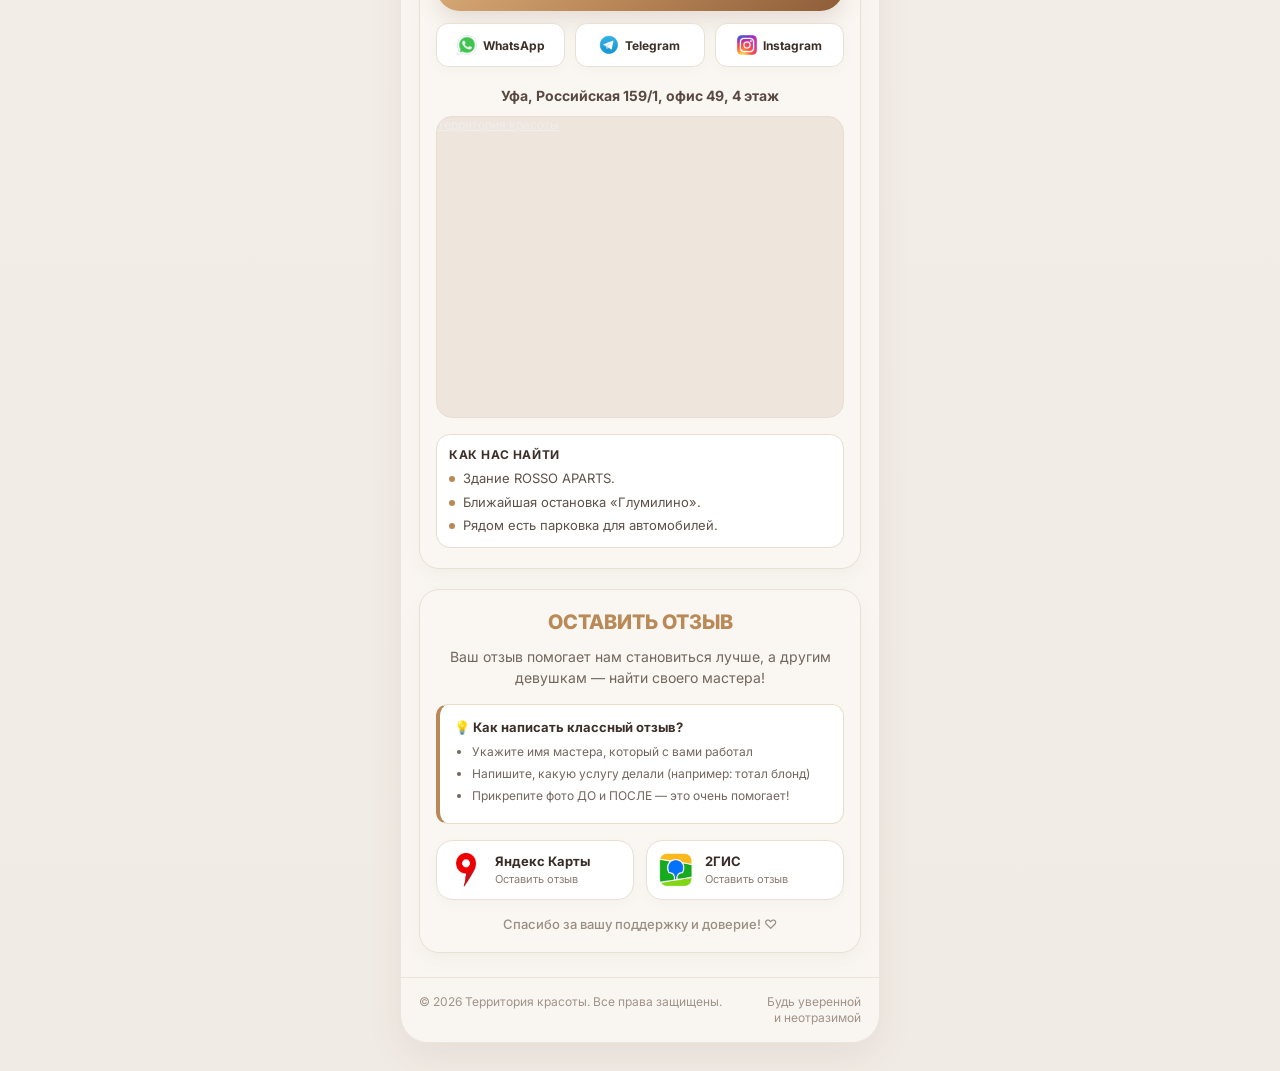
==== commit 2222fee7: "Add files via upload" ====
--- a/index.html
+++ b/index.html
@@ -754,37 +754,94 @@
 
     @media (max-width: 410px) {
       .socials, .review-buttons, .contact-meta { grid-template-columns: 1fr; }
-      .hero-copy h1 { font-size: 32px; }
+      .shell { padding: 0 0 18px; }
+      .phone {
+        border-left: 0;
+        border-right: 0;
+        border-radius: 0;
+      }
+      .menu-btn {
+        top: 16px;
+        right: 16px;
+        width: 44px;
+        height: 44px;
+      }
       .hero-copy {
-        left: 14px;
+        left: 18px;
+        right: 18px;
+        bottom: 66px;
+        max-width: 58%;
+      }
+      .hero-copy h1 {
+        position: absolute;
+        width: 1px;
+        height: 1px;
+        margin: -1px;
+        padding: 0;
+        overflow: hidden;
+        clip: rect(0 0 0 0);
+        white-space: nowrap;
+        border: 0;
+      }
+      .hero-copy .sub {
+        margin: 0;
+        padding: 7px 10px;
+        border-radius: 12px;
+        font-size: 13px;
+        line-height: 1.25;
+        max-width: 178px;
+      }
+      .hero-actions {
+        left: 18px;
+        right: 18px;
         bottom: 14px;
-        max-width: calc(100% - 150px);
-      }
-      .hero-actions {
-        right: 14px;
-        bottom: 14px;
-        width: 144px;
+        width: auto;
+        grid-template-columns: 1fr 1fr;
+        gap: 8px;
+      }
+      .hero-btn {
+        min-height: 42px;
+        padding: 0 12px;
+        font-size: 13px;
+        box-shadow: 0 8px 18px rgba(58, 39, 25, 0.14);
       }
     }
 
     @media (max-width: 360px) {
       .hero-copy {
-        left: 14px;
-        right: 14px;
-        bottom: 86px;
-        max-width: none;
+        bottom: 62px;
+        max-width: 56%;
       }
       .hero-actions {
         left: 14px;
         right: 14px;
-        bottom: 14px;
-        width: auto;
+        gap: 7px;
+      }
+      .hero-copy .sub {
+        max-width: 160px;
+        font-size: 12px;
+      }
+      .hero-btn {
+        min-height: 40px;
+        font-size: 13px;
       }
     }
 
     @media (max-width: 768px) {
-      body { padding-bottom: 80px; }
-      .sticky-cta { display: grid; }
+      body { padding-bottom: 66px; }
+      .sticky-cta {
+        display: grid;
+        bottom: 8px;
+        width: min(100% - 24px, 460px);
+        padding: 6px;
+        border-radius: 14px;
+      }
+      .sticky-cta a {
+        min-height: 38px;
+        border-radius: 9px;
+        font-size: 13px;
+        padding: 0 8px;
+      }
     }
   </style>
 </head>
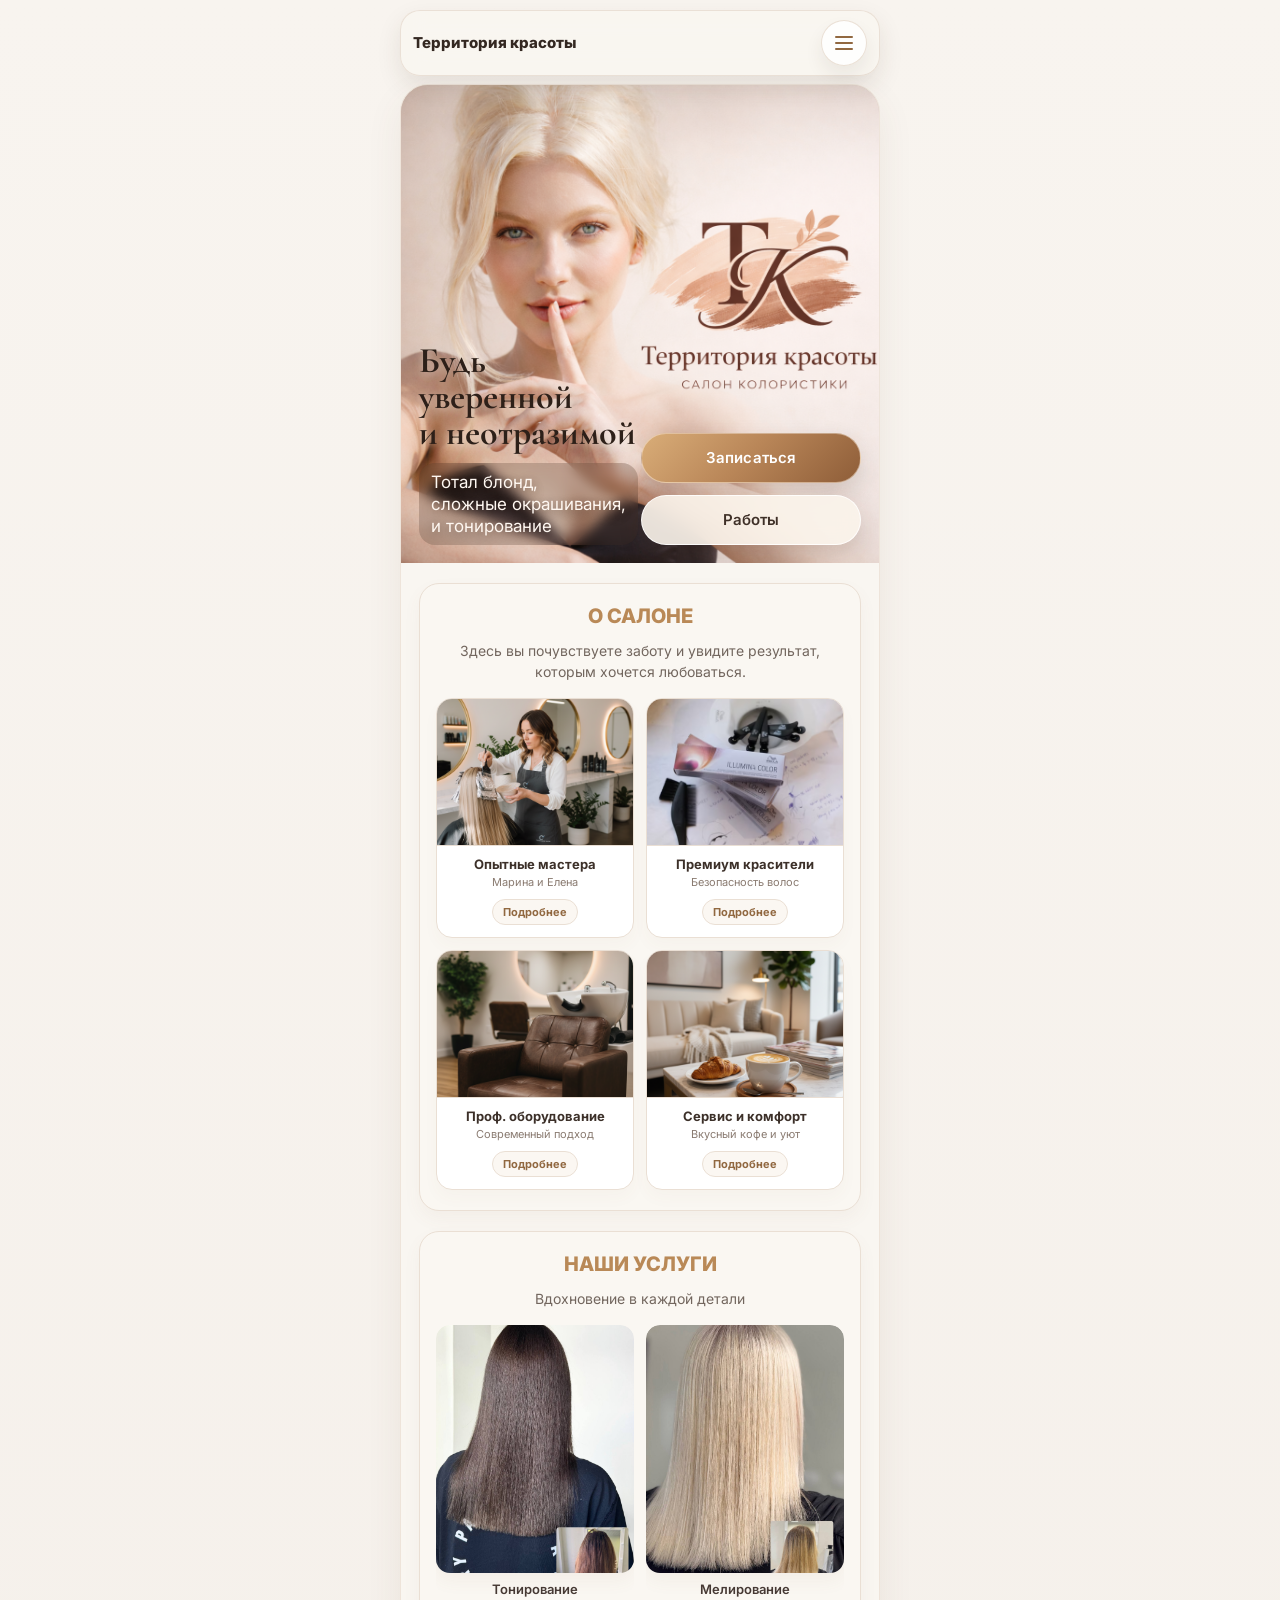
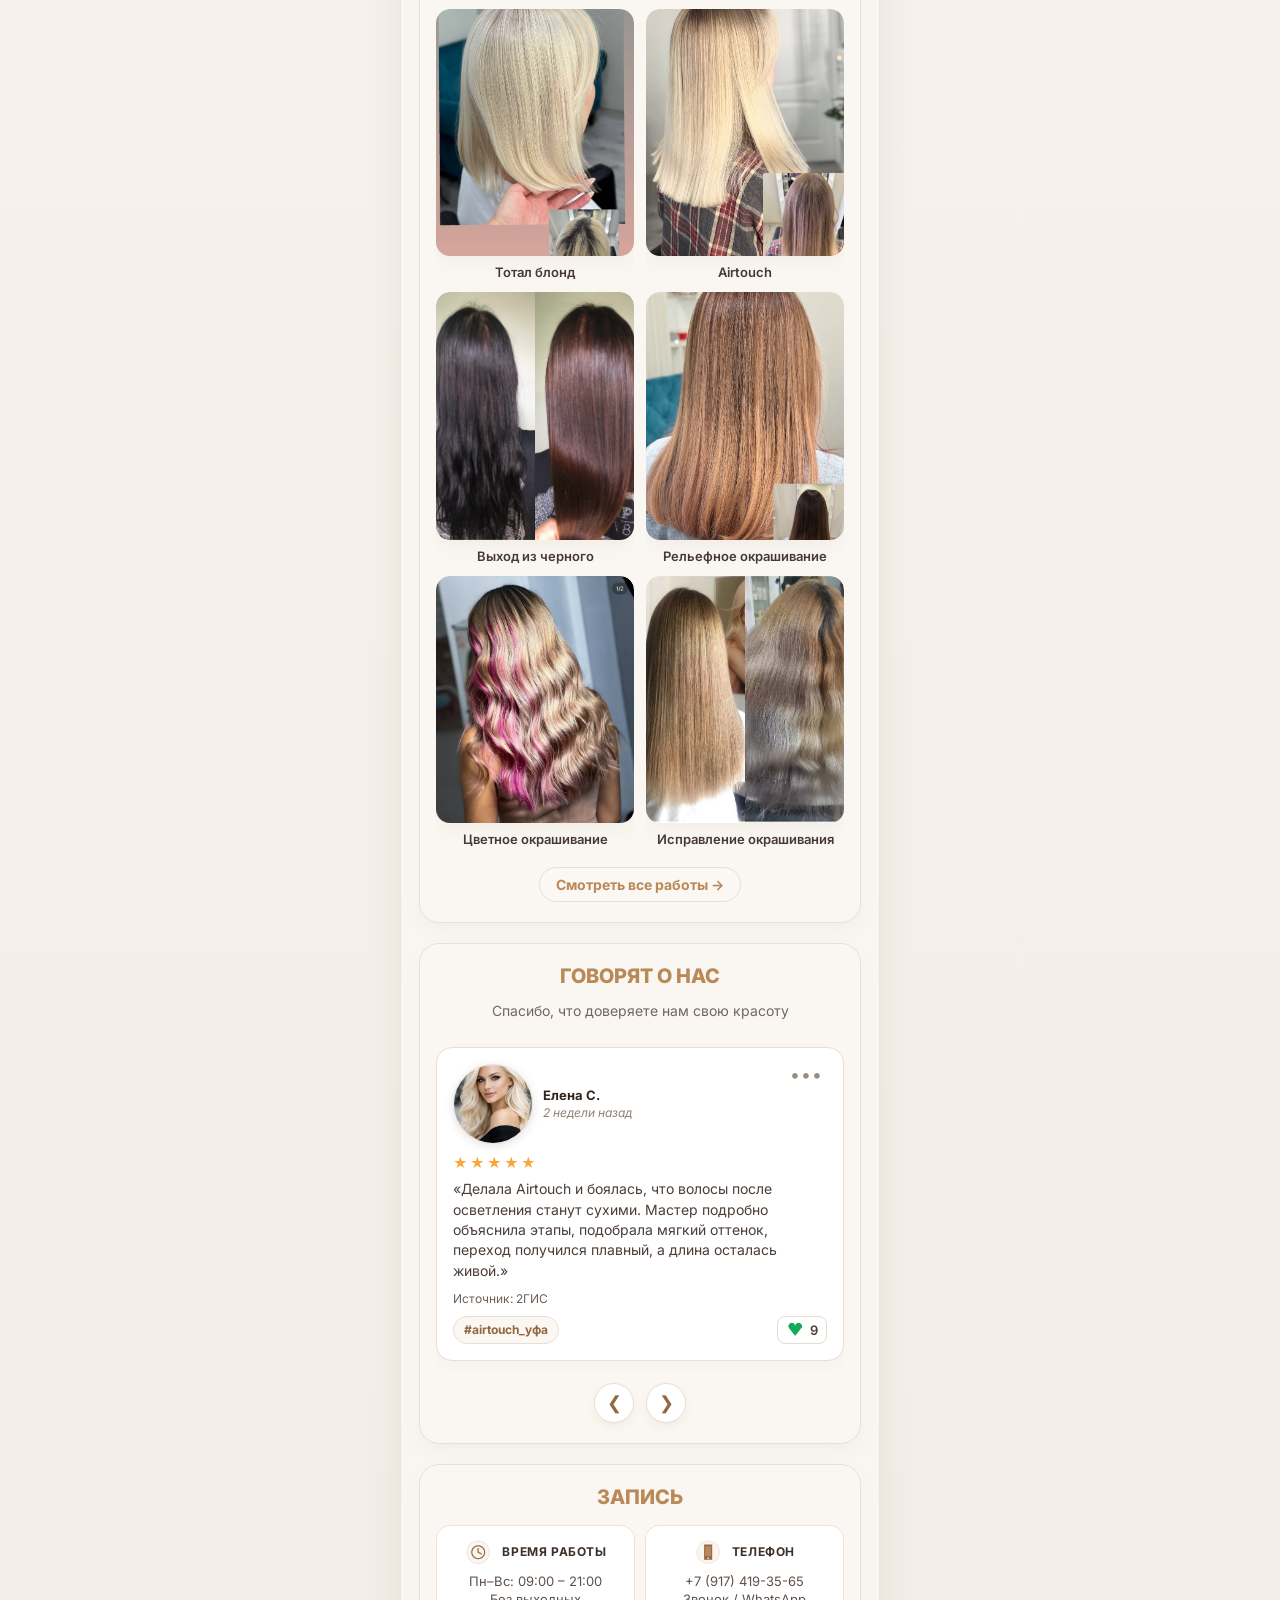
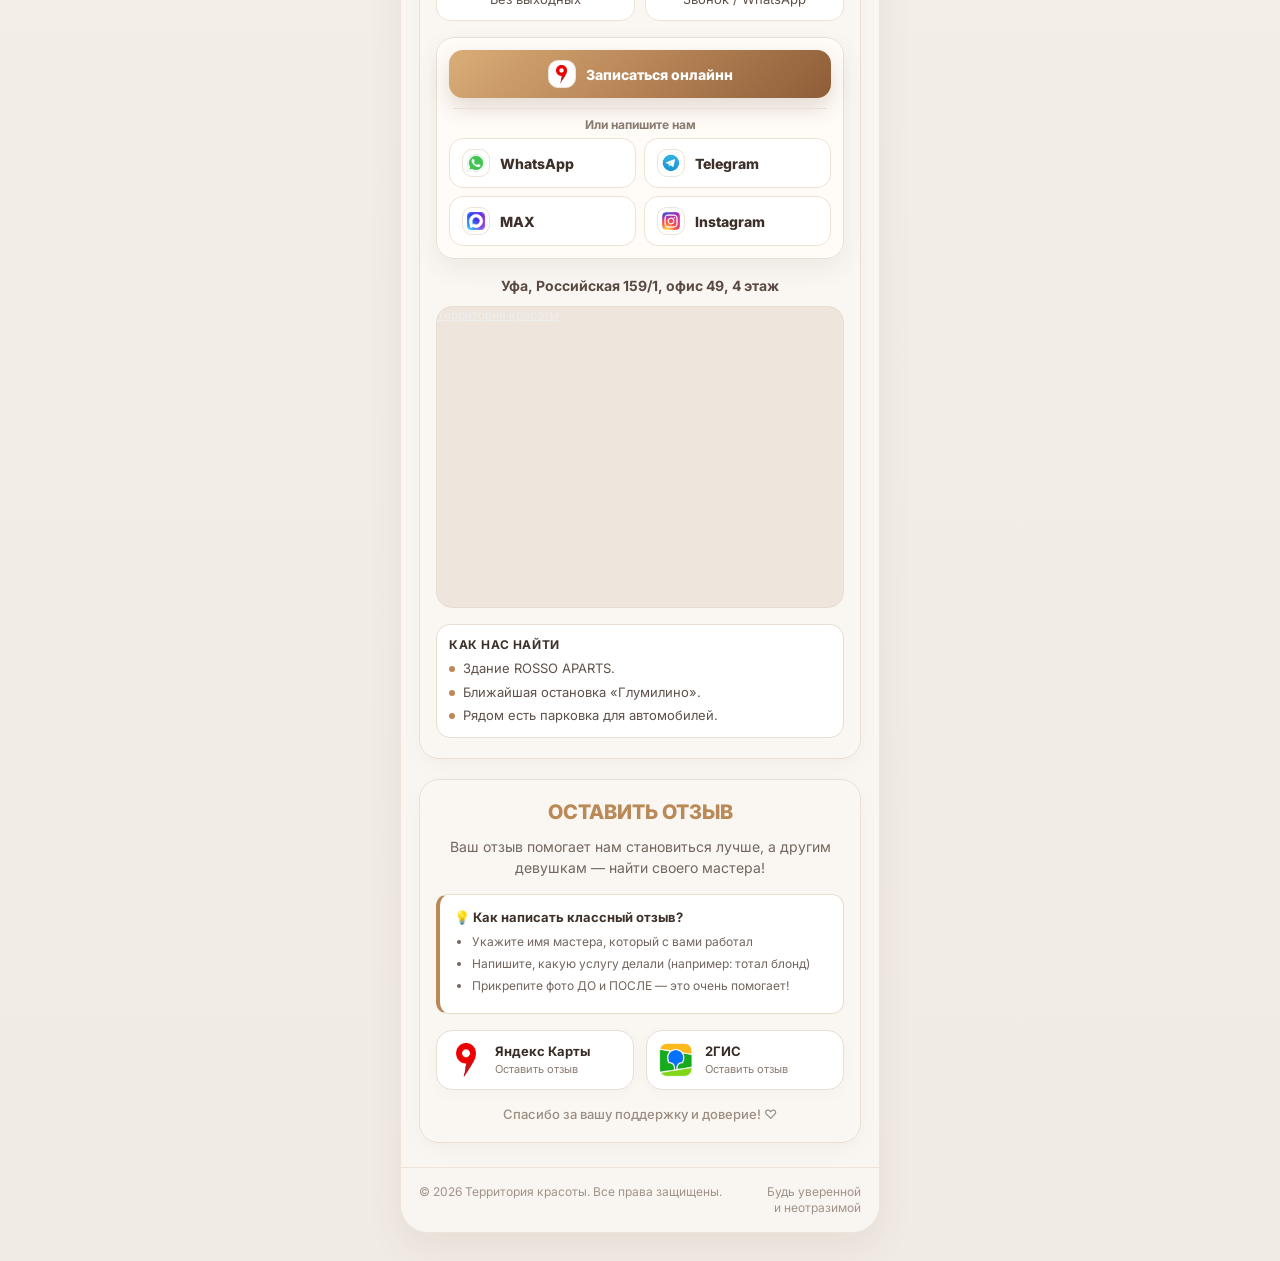
==== commit 7e9f200c: "Add files via upload" ====
--- a/index.html
+++ b/index.html
@@ -637,6 +637,36 @@
     }
     
     /* ОБНОВЛЕНО: Белые кнопки соцсетей с иконками из папки */
+
+    .contacts-booking-card {
+      margin: 16px 0 18px;
+      padding: 12px;
+      border-radius: 18px;
+      background: rgba(255, 252, 248, 0.92);
+      border: 1px solid #eadfd4;
+      box-shadow: 0 10px 24px rgba(64, 46, 32, 0.07);
+    }
+
+    .contacts-booking-card .booking-primary,
+    .contacts-booking-card .booking-option {
+      min-height: 48px;
+    }
+
+    .contacts-messenger-grid {
+      display: grid;
+      grid-template-columns: 1fr 1fr;
+      gap: 8px;
+    }
+
+    .contacts-messenger-grid .booking-option {
+      min-height: 46px;
+      background: #fff;
+      border: 1px solid #efe2d7;
+    }
+
+    @media (max-width: 360px) {
+      .contacts-messenger-grid { grid-template-columns: 1fr; }
+    }
     .socials { display: grid; grid-template-columns: repeat(3, 1fr); gap: 10px; margin-bottom: 20px; }
     .social {
       text-decoration: none; min-height: 44px; border-radius: 12px;
@@ -709,7 +739,8 @@
       backdrop-filter: blur(8px);
     }
 
-    .sticky-cta a {
+    .sticky-cta a,
+    .sticky-cta button {
       min-height: 44px;
       border-radius: 10px;
       display: flex;
@@ -736,7 +767,7 @@
     .mobile-menu {
       position: fixed; inset: 0; background: rgba(36, 28, 24, 0.5);
       display: flex; align-items: flex-start; justify-content: center;
-      padding: 80px 18px 18px; z-index: 30; backdrop-filter: blur(4px);
+      padding: 80px 18px 18px; z-index: 70; backdrop-filter: blur(4px);
       opacity: 0; visibility: hidden; transition: opacity 0.3s ease, visibility 0.3s ease;
     }
     .mobile-menu.open { opacity: 1; visibility: visible; }
@@ -754,6 +785,277 @@
 
     @media (max-width: 410px) {
       .socials, .review-buttons, .contact-meta { grid-template-columns: 1fr; }
+  
+    .site-menu-toggle {
+      display: none;
+      width: 36px;
+      height: 36px;
+      border-radius: 50%;
+      border: 1px solid rgba(234, 223, 212, 0.96);
+      background: #fff;
+      color: var(--accent-dark);
+      place-items: center;
+      box-shadow: 0 8px 18px rgba(58, 39, 25, 0.10);
+      cursor: pointer;
+    }
+
+    .site-menu-toggle span,
+    .site-menu-toggle span::before,
+    .site-menu-toggle span::after {
+      display: block;
+      width: 18px;
+      height: 2px;
+      border-radius: 2px;
+      background: currentColor;
+      content: "";
+      position: relative;
+      transition: transform 0.2s ease, opacity 0.2s ease;
+    }
+
+    .site-menu-toggle span::before { position: absolute; top: -6px; }
+    .site-menu-toggle span::after { position: absolute; top: 6px; }
+
+    .site-menu-toggle[aria-expanded="true"] span { background: transparent; }
+    .site-menu-toggle[aria-expanded="true"] span::before { transform: translateY(6px) rotate(45deg); background: var(--accent-dark); }
+    .site-menu-toggle[aria-expanded="true"] span::after { transform: translateY(-6px) rotate(-45deg); background: var(--accent-dark); }
+
+    .mobile-menu {
+      position: fixed;
+      inset: 0;
+      z-index: 70;
+      display: flex;
+      align-items: flex-start;
+      justify-content: center;
+      padding: 82px 16px 18px;
+      background: rgba(36, 28, 24, 0.42);
+      backdrop-filter: blur(4px);
+      opacity: 0;
+      visibility: hidden;
+      transition: opacity 0.22s ease, visibility 0.22s ease;
+    }
+
+    .mobile-menu.open {
+      opacity: 1;
+      visibility: visible;
+    }
+
+    .mobile-menu-card {
+      width: min(100%, 430px);
+      padding: 12px;
+      border-radius: 18px;
+      border: 1px solid #efe2d7;
+      background: #fff;
+      box-shadow: 0 20px 44px rgba(56, 41, 31, 0.18);
+      transform: translateY(-12px);
+      transition: transform 0.22s ease;
+    }
+
+    .mobile-menu.open .mobile-menu-card { transform: translateY(0); }
+
+    .mobile-menu-card a {
+      display: flex;
+      align-items: center;
+      min-height: 42px;
+      padding: 10px 12px;
+      border-radius: 12px;
+      color: #3d3029;
+      text-decoration: none;
+      font-size: 15px;
+      font-weight: 700;
+      transition: background 0.2s ease;
+    }
+
+    .mobile-menu-card a:hover { background: #f8f2ec; }
+    .mobile-menu-card a.is-booking {
+      justify-content: center;
+      margin-top: 6px;
+      color: #fff;
+      background: linear-gradient(135deg, #d9ad78 0%, #b98658 48%, #8e5d38 100%);
+    }
+
+    .booking-dropdown {
+      position: fixed;
+      z-index: 95;
+      width: min(340px, calc(100vw - 24px));
+      padding: 12px;
+      border-radius: 18px;
+      border: 1px solid rgba(234, 223, 212, 0.96);
+      background: rgba(255, 252, 248, 0.98);
+      box-shadow: 0 22px 48px rgba(56, 41, 31, 0.20);
+      backdrop-filter: blur(14px);
+      opacity: 0;
+      visibility: hidden;
+      pointer-events: none;
+      transform: translateY(-8px) scale(0.98);
+      transition: opacity 0.18s ease, visibility 0.18s ease, transform 0.18s ease;
+    }
+
+    .booking-dropdown.open {
+      opacity: 1;
+      visibility: visible;
+      pointer-events: auto;
+      transform: translateY(0) scale(1);
+    }
+
+    .booking-primary,
+    .booking-option {
+      display: flex;
+      align-items: center;
+      gap: 10px;
+      min-height: 46px;
+      padding: 10px 12px;
+      border-radius: 14px;
+      color: #3d3029;
+      text-decoration: none;
+      font-size: 14px;
+      font-weight: 800;
+      transition: background 0.18s ease, transform 0.18s ease;
+    }
+
+    .booking-primary {
+      min-height: 52px;
+      color: #fff;
+      background: linear-gradient(135deg, #d9ad78 0%, #b98658 48%, #8e5d38 100%);
+      box-shadow: 0 10px 22px rgba(105, 71, 43, 0.18);
+    }
+
+    .booking-primary:hover,
+    .booking-option:hover {
+      transform: translateY(-1px);
+    }
+
+    .booking-option:hover { background: #f8f2ec; }
+
+    .booking-icon {
+      width: 28px;
+      height: 28px;
+      flex-shrink: 0;
+      display: grid;
+      place-items: center;
+      border-radius: 10px;
+      background: #fff;
+      border: 1px solid #efe2d7;
+    }
+
+    .booking-icon img {
+      width: 18px;
+      height: 18px;
+      object-fit: contain;
+    }
+
+    .booking-primary .booking-icon {
+      border-color: rgba(255,255,255,0.44);
+      background: rgba(255,255,255,0.18);
+    }
+
+    .booking-divider {
+      height: 1px;
+      margin: 10px 4px 8px;
+      background: #eadfd4;
+    }
+
+    .booking-caption {
+      margin: 0 4px 6px;
+      color: #8a7b71;
+      font-size: 12px;
+      font-weight: 700;
+    }
+
+    .site-book,
+    .sticky-cta button,
+    .mobile-menu-card button,
+    button.hero-btn {
+      font-family: inherit;
+      cursor: pointer;
+    }
+
+    button.site-book,
+    .sticky-cta button,
+    .mobile-menu-card button,
+    button.hero-btn {
+      border: 0;
+    }
+
+    .mobile-menu-card button {
+      width: 100%;
+      display: flex;
+      align-items: center;
+      min-height: 42px;
+      padding: 10px 12px;
+      border-radius: 12px;
+      color: #3d3029;
+      background: transparent;
+      text-align: left;
+      font-size: 15px;
+      font-weight: 700;
+      transition: background 0.2s ease;
+    }
+
+    .mobile-menu-card button:hover { background: #f8f2ec; }
+    .mobile-menu-card button.is-booking {
+      justify-content: center;
+      margin-top: 6px;
+      color: #fff;
+      background: linear-gradient(135deg, #d9ad78 0%, #b98658 48%, #8e5d38 100%);
+    }
+
+    @media (max-width: 480px) {
+      .booking-dropdown {
+        width: auto;
+        left: 12px !important;
+        right: 12px !important;
+        bottom: 78px !important;
+        top: auto !important;
+        border-radius: 20px;
+        padding: 12px;
+        transform: translateY(12px) scale(0.98);
+      }
+      .booking-dropdown.open { transform: translateY(0) scale(1); }
+      .booking-primary,
+      .booking-option { min-height: 48px; font-size: 15px; }
+    }
+    .site-header {
+        grid-template-columns: minmax(0, 1fr) auto auto;
+        gap: 8px;
+        margin-bottom: 0;
+        padding: 8px 10px;
+        border-left: 0;
+        border-right: 0;
+        border-radius: 0;
+      }
+      .site-brand img {
+        width: 28px;
+        height: 28px;
+      }
+      .site-brand span {
+        max-width: 142px;
+        font-size: 12px;
+      }
+      .site-nav {
+        grid-column: 1 / -1;
+        justify-content: flex-start;
+        gap: 3px;
+        margin: 0 -2px;
+        padding-bottom: 1px;
+      }
+      .site-nav a {
+        padding: 6px 8px;
+        font-size: 12px;
+      }
+      .site-book {
+        min-height: 34px;
+        padding: 0 10px;
+        font-size: 12px;
+      }
+      .section,
+      .hero,
+      #about,
+      #works,
+      #testimonials,
+      #contacts,
+      #reviews {
+        scroll-margin-top: 92px;
+      }
       .shell { padding: 0 0 18px; }
       .phone {
         border-left: 0;
@@ -836,41 +1138,1013 @@
         padding: 6px;
         border-radius: 14px;
       }
-      .sticky-cta a {
+      .sticky-cta a,
+    .sticky-cta button {
         min-height: 38px;
         border-radius: 9px;
         font-size: 13px;
         padding: 0 8px;
       }
     }
+
+
+    .site-menu-toggle {
+      display: none;
+      width: 36px;
+      height: 36px;
+      border-radius: 50%;
+      border: 1px solid rgba(234, 223, 212, 0.96);
+      background: #fff;
+      color: var(--accent-dark);
+      place-items: center;
+      box-shadow: 0 8px 18px rgba(58, 39, 25, 0.10);
+      cursor: pointer;
+    }
+
+    .site-menu-toggle span,
+    .site-menu-toggle span::before,
+    .site-menu-toggle span::after {
+      display: block;
+      width: 18px;
+      height: 2px;
+      border-radius: 2px;
+      background: currentColor;
+      content: "";
+      position: relative;
+      transition: transform 0.2s ease, opacity 0.2s ease;
+    }
+
+    .site-menu-toggle span::before { position: absolute; top: -6px; }
+    .site-menu-toggle span::after { position: absolute; top: 6px; }
+
+    .site-menu-toggle[aria-expanded="true"] span { background: transparent; }
+    .site-menu-toggle[aria-expanded="true"] span::before { transform: translateY(6px) rotate(45deg); background: var(--accent-dark); }
+    .site-menu-toggle[aria-expanded="true"] span::after { transform: translateY(-6px) rotate(-45deg); background: var(--accent-dark); }
+
+    .mobile-menu {
+      position: fixed;
+      inset: 0;
+      z-index: 70;
+      display: flex;
+      align-items: flex-start;
+      justify-content: center;
+      padding: 82px 16px 18px;
+      background: rgba(36, 28, 24, 0.42);
+      backdrop-filter: blur(4px);
+      opacity: 0;
+      visibility: hidden;
+      transition: opacity 0.22s ease, visibility 0.22s ease;
+    }
+
+    .mobile-menu.open {
+      opacity: 1;
+      visibility: visible;
+    }
+
+    .mobile-menu-card {
+      width: min(100%, 430px);
+      padding: 12px;
+      border-radius: 18px;
+      border: 1px solid #efe2d7;
+      background: #fff;
+      box-shadow: 0 20px 44px rgba(56, 41, 31, 0.18);
+      transform: translateY(-12px);
+      transition: transform 0.22s ease;
+    }
+
+    .mobile-menu.open .mobile-menu-card { transform: translateY(0); }
+
+    .mobile-menu-card a {
+      display: flex;
+      align-items: center;
+      min-height: 42px;
+      padding: 10px 12px;
+      border-radius: 12px;
+      color: #3d3029;
+      text-decoration: none;
+      font-size: 15px;
+      font-weight: 700;
+      transition: background 0.2s ease;
+    }
+
+    .mobile-menu-card a:hover { background: #f8f2ec; }
+    .mobile-menu-card a.is-booking {
+      justify-content: center;
+      margin-top: 6px;
+      color: #fff;
+      background: linear-gradient(135deg, #d9ad78 0%, #b98658 48%, #8e5d38 100%);
+    }
+
+    .booking-dropdown {
+      position: fixed;
+      z-index: 95;
+      width: min(340px, calc(100vw - 24px));
+      padding: 12px;
+      border-radius: 18px;
+      border: 1px solid rgba(234, 223, 212, 0.96);
+      background: rgba(255, 252, 248, 0.98);
+      box-shadow: 0 22px 48px rgba(56, 41, 31, 0.20);
+      backdrop-filter: blur(14px);
+      opacity: 0;
+      visibility: hidden;
+      pointer-events: none;
+      transform: translateY(-8px) scale(0.98);
+      transition: opacity 0.18s ease, visibility 0.18s ease, transform 0.18s ease;
+    }
+
+    .booking-dropdown.open {
+      opacity: 1;
+      visibility: visible;
+      pointer-events: auto;
+      transform: translateY(0) scale(1);
+    }
+
+    .booking-primary,
+    .booking-option {
+      display: flex;
+      align-items: center;
+      gap: 10px;
+      min-height: 46px;
+      padding: 10px 12px;
+      border-radius: 14px;
+      color: #3d3029;
+      text-decoration: none;
+      font-size: 14px;
+      font-weight: 800;
+      transition: background 0.18s ease, transform 0.18s ease;
+    }
+
+    .booking-primary {
+      min-height: 52px;
+      color: #fff;
+      background: linear-gradient(135deg, #d9ad78 0%, #b98658 48%, #8e5d38 100%);
+      box-shadow: 0 10px 22px rgba(105, 71, 43, 0.18);
+    }
+
+    .booking-primary:hover,
+    .booking-option:hover {
+      transform: translateY(-1px);
+    }
+
+    .booking-option:hover { background: #f8f2ec; }
+
+    .booking-icon {
+      width: 28px;
+      height: 28px;
+      flex-shrink: 0;
+      display: grid;
+      place-items: center;
+      border-radius: 10px;
+      background: #fff;
+      border: 1px solid #efe2d7;
+    }
+
+    .booking-icon img {
+      width: 18px;
+      height: 18px;
+      object-fit: contain;
+    }
+
+    .booking-primary .booking-icon {
+      border-color: rgba(255,255,255,0.44);
+      background: rgba(255,255,255,0.18);
+    }
+
+    .booking-divider {
+      height: 1px;
+      margin: 10px 4px 8px;
+      background: #eadfd4;
+    }
+
+    .booking-caption {
+      margin: 0 4px 6px;
+      color: #8a7b71;
+      font-size: 12px;
+      font-weight: 700;
+    }
+
+    .site-book,
+    .sticky-cta button,
+    .mobile-menu-card button,
+    button.hero-btn {
+      font-family: inherit;
+      cursor: pointer;
+    }
+
+    button.site-book,
+    .sticky-cta button,
+    .mobile-menu-card button,
+    button.hero-btn {
+      border: 0;
+    }
+
+    .mobile-menu-card button {
+      width: 100%;
+      display: flex;
+      align-items: center;
+      min-height: 42px;
+      padding: 10px 12px;
+      border-radius: 12px;
+      color: #3d3029;
+      background: transparent;
+      text-align: left;
+      font-size: 15px;
+      font-weight: 700;
+      transition: background 0.2s ease;
+    }
+
+    .mobile-menu-card button:hover { background: #f8f2ec; }
+    .mobile-menu-card button.is-booking {
+      justify-content: center;
+      margin-top: 6px;
+      color: #fff;
+      background: linear-gradient(135deg, #d9ad78 0%, #b98658 48%, #8e5d38 100%);
+    }
+
+    @media (max-width: 480px) {
+      .booking-dropdown {
+        width: auto;
+        left: 12px !important;
+        right: 12px !important;
+        bottom: 78px !important;
+        top: auto !important;
+        border-radius: 20px;
+        padding: 12px;
+        transform: translateY(12px) scale(0.98);
+      }
+      .booking-dropdown.open { transform: translateY(0) scale(1); }
+      .booking-primary,
+      .booking-option { min-height: 48px; font-size: 15px; }
+    }
+    .site-header {
+      position: sticky;
+      top: 0;
+      z-index: 45;
+      display: grid;
+      grid-template-columns: auto minmax(0, 1fr) auto;
+      align-items: center;
+      gap: 10px;
+      margin-bottom: 8px;
+      padding: 9px 12px;
+      border: 1px solid rgba(234, 223, 212, 0.92);
+      border-radius: 20px;
+      background: rgba(249, 246, 241, 0.94);
+      box-shadow: 0 10px 24px rgba(64, 46, 32, 0.10);
+      backdrop-filter: blur(12px);
+    }
+
+    .site-brand {
+      display: inline-flex;
+      align-items: center;
+      gap: 8px;
+      min-width: 0;
+      color: #342821;
+      text-decoration: none;
+      font-weight: 800;
+      line-height: 1.05;
+    }
+
+    .site-brand img {
+      width: 32px;
+      height: 32px;
+      object-fit: contain;
+      flex-shrink: 0;
+    }
+
+    .site-brand span {
+      max-width: 118px;
+      font-size: 13px;
+    }
+
+    .site-nav {
+      display: flex;
+      justify-content: center;
+      gap: 4px;
+      min-width: 0;
+      overflow-x: auto;
+      scrollbar-width: none;
+    }
+
+    .site-nav::-webkit-scrollbar { display: none; }
+
+    .site-nav a {
+      flex: 0 0 auto;
+      padding: 7px 9px;
+      border-radius: 999px;
+      color: #594942;
+      text-decoration: none;
+      font-size: 12px;
+      font-weight: 700;
+      white-space: nowrap;
+      transition: background 0.2s ease, color 0.2s ease;
+    }
+
+    .site-nav a:hover {
+      color: #3d2c23;
+      background: #f1ebd8;
+    }
+
+    .site-book {
+      display: inline-flex;
+      align-items: center;
+      justify-content: center;
+      min-height: 36px;
+      padding: 0 12px;
+      border-radius: 999px;
+      color: #fff;
+      background: linear-gradient(135deg, #d9ad78 0%, #b98658 48%, #8e5d38 100%);
+      border: 1px solid rgba(255,244,230,0.45);
+      box-shadow: 0 8px 18px rgba(58, 39, 25, 0.14);
+      text-decoration: none;
+      font-size: 12px;
+      font-weight: 800;
+      white-space: nowrap;
+    }
+
+    .section,
+    .hero,
+    #about,
+    #works,
+    #testimonials,
+    #contacts,
+    #reviews {
+      scroll-margin-top: 96px;
+    }
+
+    /* Sticky header: mobile layout */
+    @media (max-width: 480px) {
+  
+    .site-menu-toggle {
+      display: none;
+      width: 36px;
+      height: 36px;
+      border-radius: 50%;
+      border: 1px solid rgba(234, 223, 212, 0.96);
+      background: #fff;
+      color: var(--accent-dark);
+      place-items: center;
+      box-shadow: 0 8px 18px rgba(58, 39, 25, 0.10);
+      cursor: pointer;
+    }
+
+    .site-menu-toggle span,
+    .site-menu-toggle span::before,
+    .site-menu-toggle span::after {
+      display: block;
+      width: 18px;
+      height: 2px;
+      border-radius: 2px;
+      background: currentColor;
+      content: "";
+      position: relative;
+      transition: transform 0.2s ease, opacity 0.2s ease;
+    }
+
+    .site-menu-toggle span::before { position: absolute; top: -6px; }
+    .site-menu-toggle span::after { position: absolute; top: 6px; }
+
+    .site-menu-toggle[aria-expanded="true"] span { background: transparent; }
+    .site-menu-toggle[aria-expanded="true"] span::before { transform: translateY(6px) rotate(45deg); background: var(--accent-dark); }
+    .site-menu-toggle[aria-expanded="true"] span::after { transform: translateY(-6px) rotate(-45deg); background: var(--accent-dark); }
+
+    .mobile-menu {
+      position: fixed;
+      inset: 0;
+      z-index: 70;
+      display: flex;
+      align-items: flex-start;
+      justify-content: center;
+      padding: 82px 16px 18px;
+      background: rgba(36, 28, 24, 0.42);
+      backdrop-filter: blur(4px);
+      opacity: 0;
+      visibility: hidden;
+      transition: opacity 0.22s ease, visibility 0.22s ease;
+    }
+
+    .mobile-menu.open {
+      opacity: 1;
+      visibility: visible;
+    }
+
+    .mobile-menu-card {
+      width: min(100%, 430px);
+      padding: 12px;
+      border-radius: 18px;
+      border: 1px solid #efe2d7;
+      background: #fff;
+      box-shadow: 0 20px 44px rgba(56, 41, 31, 0.18);
+      transform: translateY(-12px);
+      transition: transform 0.22s ease;
+    }
+
+    .mobile-menu.open .mobile-menu-card { transform: translateY(0); }
+
+    .mobile-menu-card a {
+      display: flex;
+      align-items: center;
+      min-height: 42px;
+      padding: 10px 12px;
+      border-radius: 12px;
+      color: #3d3029;
+      text-decoration: none;
+      font-size: 15px;
+      font-weight: 700;
+      transition: background 0.2s ease;
+    }
+
+    .mobile-menu-card a:hover { background: #f8f2ec; }
+    .mobile-menu-card a.is-booking {
+      justify-content: center;
+      margin-top: 6px;
+      color: #fff;
+      background: linear-gradient(135deg, #d9ad78 0%, #b98658 48%, #8e5d38 100%);
+    }
+
+    .booking-dropdown {
+      position: fixed;
+      z-index: 95;
+      width: min(340px, calc(100vw - 24px));
+      padding: 12px;
+      border-radius: 18px;
+      border: 1px solid rgba(234, 223, 212, 0.96);
+      background: rgba(255, 252, 248, 0.98);
+      box-shadow: 0 22px 48px rgba(56, 41, 31, 0.20);
+      backdrop-filter: blur(14px);
+      opacity: 0;
+      visibility: hidden;
+      pointer-events: none;
+      transform: translateY(-8px) scale(0.98);
+      transition: opacity 0.18s ease, visibility 0.18s ease, transform 0.18s ease;
+    }
+
+    .booking-dropdown.open {
+      opacity: 1;
+      visibility: visible;
+      pointer-events: auto;
+      transform: translateY(0) scale(1);
+    }
+
+    .booking-primary,
+    .booking-option {
+      display: flex;
+      align-items: center;
+      gap: 10px;
+      min-height: 46px;
+      padding: 10px 12px;
+      border-radius: 14px;
+      color: #3d3029;
+      text-decoration: none;
+      font-size: 14px;
+      font-weight: 800;
+      transition: background 0.18s ease, transform 0.18s ease;
+    }
+
+    .booking-primary {
+      min-height: 52px;
+      color: #fff;
+      background: linear-gradient(135deg, #d9ad78 0%, #b98658 48%, #8e5d38 100%);
+      box-shadow: 0 10px 22px rgba(105, 71, 43, 0.18);
+    }
+
+    .booking-primary:hover,
+    .booking-option:hover {
+      transform: translateY(-1px);
+    }
+
+    .booking-option:hover { background: #f8f2ec; }
+
+    .booking-icon {
+      width: 28px;
+      height: 28px;
+      flex-shrink: 0;
+      display: grid;
+      place-items: center;
+      border-radius: 10px;
+      background: #fff;
+      border: 1px solid #efe2d7;
+    }
+
+    .booking-icon img {
+      width: 18px;
+      height: 18px;
+      object-fit: contain;
+    }
+
+    .booking-primary .booking-icon {
+      border-color: rgba(255,255,255,0.44);
+      background: rgba(255,255,255,0.18);
+    }
+
+    .booking-divider {
+      height: 1px;
+      margin: 10px 4px 8px;
+      background: #eadfd4;
+    }
+
+    .booking-caption {
+      margin: 0 4px 6px;
+      color: #8a7b71;
+      font-size: 12px;
+      font-weight: 700;
+    }
+
+    .site-book,
+    .sticky-cta button,
+    .mobile-menu-card button,
+    button.hero-btn {
+      font-family: inherit;
+      cursor: pointer;
+    }
+
+    button.site-book,
+    .sticky-cta button,
+    .mobile-menu-card button,
+    button.hero-btn {
+      border: 0;
+    }
+
+    .mobile-menu-card button {
+      width: 100%;
+      display: flex;
+      align-items: center;
+      min-height: 42px;
+      padding: 10px 12px;
+      border-radius: 12px;
+      color: #3d3029;
+      background: transparent;
+      text-align: left;
+      font-size: 15px;
+      font-weight: 700;
+      transition: background 0.2s ease;
+    }
+
+    .mobile-menu-card button:hover { background: #f8f2ec; }
+    .mobile-menu-card button.is-booking {
+      justify-content: center;
+      margin-top: 6px;
+      color: #fff;
+      background: linear-gradient(135deg, #d9ad78 0%, #b98658 48%, #8e5d38 100%);
+    }
+
+    @media (max-width: 480px) {
+      .booking-dropdown {
+        width: auto;
+        left: 12px !important;
+        right: 12px !important;
+        bottom: 78px !important;
+        top: auto !important;
+        border-radius: 20px;
+        padding: 12px;
+        transform: translateY(12px) scale(0.98);
+      }
+      .booking-dropdown.open { transform: translateY(0) scale(1); }
+      .booking-primary,
+      .booking-option { min-height: 48px; font-size: 15px; }
+    }
+    .site-header {
+        grid-template-columns: minmax(0, 1fr) auto auto;
+        gap: 8px;
+        margin-bottom: 0;
+        padding: 8px 10px;
+        border-left: 0;
+        border-right: 0;
+        border-radius: 0;
+      }
+      .site-brand img {
+        width: 28px;
+        height: 28px;
+      }
+      .site-brand span {
+        max-width: 142px;
+        font-size: 12px;
+      }
+      .site-nav {
+        grid-column: 1 / -1;
+        justify-content: flex-start;
+        gap: 3px;
+        margin: 0 -2px;
+        padding-bottom: 1px;
+      }
+      .site-nav a {
+        padding: 6px 8px;
+        font-size: 12px;
+      }
+      .site-book {
+        min-height: 34px;
+        padding: 0 10px;
+        font-size: 12px;
+      }
+      .section,
+      .hero,
+      #about,
+      #works,
+      #testimonials,
+      #contacts,
+      #reviews {
+        scroll-margin-top: 92px;
+      }
+    }
+
+    @media (max-width: 480px) {
+  
+    .booking-dropdown {
+      position: fixed;
+      z-index: 95;
+      width: min(340px, calc(100vw - 24px));
+      padding: 12px;
+      border-radius: 18px;
+      border: 1px solid rgba(234, 223, 212, 0.96);
+      background: rgba(255, 252, 248, 0.98);
+      box-shadow: 0 22px 48px rgba(56, 41, 31, 0.20);
+      backdrop-filter: blur(14px);
+      opacity: 0;
+      visibility: hidden;
+      pointer-events: none;
+      transform: translateY(-8px) scale(0.98);
+      transition: opacity 0.18s ease, visibility 0.18s ease, transform 0.18s ease;
+    }
+
+    .booking-dropdown.open {
+      opacity: 1;
+      visibility: visible;
+      pointer-events: auto;
+      transform: translateY(0) scale(1);
+    }
+
+    .booking-primary,
+    .booking-option {
+      display: flex;
+      align-items: center;
+      gap: 10px;
+      min-height: 46px;
+      padding: 10px 12px;
+      border-radius: 14px;
+      color: #3d3029;
+      text-decoration: none;
+      font-size: 14px;
+      font-weight: 800;
+      transition: background 0.18s ease, transform 0.18s ease;
+    }
+
+    .booking-primary {
+      min-height: 52px;
+      color: #fff;
+      background: linear-gradient(135deg, #d9ad78 0%, #b98658 48%, #8e5d38 100%);
+      box-shadow: 0 10px 22px rgba(105, 71, 43, 0.18);
+    }
+
+    .booking-primary:hover,
+    .booking-option:hover {
+      transform: translateY(-1px);
+    }
+
+    .booking-option:hover { background: #f8f2ec; }
+
+    .booking-icon {
+      width: 28px;
+      height: 28px;
+      flex-shrink: 0;
+      display: grid;
+      place-items: center;
+      border-radius: 10px;
+      background: #fff;
+      border: 1px solid #efe2d7;
+    }
+
+    .booking-icon img {
+      width: 18px;
+      height: 18px;
+      object-fit: contain;
+    }
+
+    .booking-primary .booking-icon {
+      border-color: rgba(255,255,255,0.44);
+      background: rgba(255,255,255,0.18);
+    }
+
+    .booking-divider {
+      height: 1px;
+      margin: 10px 4px 8px;
+      background: #eadfd4;
+    }
+
+    .booking-caption {
+      margin: 0 4px 6px;
+      color: #8a7b71;
+      font-size: 12px;
+      font-weight: 700;
+    }
+
+    .site-book,
+    .sticky-cta button,
+    .mobile-menu-card button,
+    button.hero-btn {
+      font-family: inherit;
+      cursor: pointer;
+    }
+
+    button.site-book,
+    .sticky-cta button,
+    .mobile-menu-card button,
+    button.hero-btn {
+      border: 0;
+    }
+
+    .mobile-menu-card button {
+      width: 100%;
+      display: flex;
+      align-items: center;
+      min-height: 42px;
+      padding: 10px 12px;
+      border-radius: 12px;
+      color: #3d3029;
+      background: transparent;
+      text-align: left;
+      font-size: 15px;
+      font-weight: 700;
+      transition: background 0.2s ease;
+    }
+
+    .mobile-menu-card button:hover { background: #f8f2ec; }
+    .mobile-menu-card button.is-booking {
+      justify-content: center;
+      margin-top: 6px;
+      color: #fff;
+      background: linear-gradient(135deg, #d9ad78 0%, #b98658 48%, #8e5d38 100%);
+    }
+
+    @media (max-width: 480px) {
+      .booking-dropdown {
+        width: auto;
+        left: 12px !important;
+        right: 12px !important;
+        bottom: 78px !important;
+        top: auto !important;
+        border-radius: 20px;
+        padding: 12px;
+        transform: translateY(12px) scale(0.98);
+      }
+      .booking-dropdown.open { transform: translateY(0) scale(1); }
+      .booking-primary,
+      .booking-option { min-height: 48px; font-size: 15px; }
+    }
+    .site-header { grid-template-columns: minmax(0, 1fr) auto auto; }
+      .site-nav { display: none; }
+      .site-menu-toggle { display: grid; }
+    }
+
+    /* Booking dropdown: final rules */
+    .booking-dropdown {
+      position: fixed;
+      z-index: 95;
+      width: min(340px, calc(100vw - 24px));
+      padding: 12px;
+      border-radius: 18px;
+      border: 1px solid rgba(234, 223, 212, 0.96);
+      background: rgba(255, 252, 248, 0.98);
+      box-shadow: 0 22px 48px rgba(56, 41, 31, 0.20);
+      backdrop-filter: blur(14px);
+      opacity: 0;
+      visibility: hidden;
+      pointer-events: none;
+      transform: translateY(-8px) scale(0.98);
+      transition: opacity 0.18s ease, visibility 0.18s ease, transform 0.18s ease;
+    }
+
+    .booking-dropdown.open {
+      opacity: 1;
+      visibility: visible;
+      pointer-events: auto;
+      transform: translateY(0) scale(1);
+    }
+
+    .booking-primary,
+    .booking-option {
+      display: flex;
+      align-items: center;
+      gap: 10px;
+      min-height: 46px;
+      padding: 10px 12px;
+      border-radius: 14px;
+      color: #3d3029;
+      text-decoration: none;
+      font-size: 14px;
+      font-weight: 800;
+      transition: background 0.18s ease, transform 0.18s ease;
+    }
+
+    .booking-primary {
+      min-height: 52px;
+      color: #fff;
+      background: linear-gradient(135deg, #d9ad78 0%, #b98658 48%, #8e5d38 100%);
+      box-shadow: 0 10px 22px rgba(105, 71, 43, 0.18);
+    }
+
+    .booking-primary:hover,
+    .booking-option:hover { transform: translateY(-1px); }
+    .booking-option:hover { background: #f8f2ec; }
+
+    .booking-icon {
+      width: 28px;
+      height: 28px;
+      flex-shrink: 0;
+      display: grid;
+      place-items: center;
+      border-radius: 10px;
+      background: #fff;
+      border: 1px solid #efe2d7;
+    }
+
+    .booking-icon img {
+      width: 18px;
+      height: 18px;
+      object-fit: contain;
+    }
+
+    .booking-primary .booking-icon {
+      border-color: rgba(255,255,255,0.44);
+      background: rgba(255,255,255,0.18);
+    }
+
+    .booking-divider {
+      height: 1px;
+      margin: 10px 4px 8px;
+      background: #eadfd4;
+    }
+
+    .booking-caption {
+      margin: 0 4px 6px;
+      color: #8a7b71;
+      font-size: 12px;
+      font-weight: 700;
+    }
+
+    .site-book,
+    .sticky-cta button,
+    .mobile-menu-card button,
+    button.hero-btn {
+      font-family: inherit;
+      cursor: pointer;
+    }
+
+    button.site-book,
+    .sticky-cta button,
+    .mobile-menu-card button,
+    button.hero-btn { border: 0; }
+
+    .mobile-menu-card button {
+      width: 100%;
+      display: flex;
+      align-items: center;
+      min-height: 42px;
+      padding: 10px 12px;
+      border-radius: 12px;
+      color: #3d3029;
+      background: transparent;
+      text-align: left;
+      font-size: 15px;
+      font-weight: 700;
+      transition: background 0.2s ease;
+    }
+
+    .mobile-menu-card button:hover { background: #f8f2ec; }
+    .mobile-menu-card button.is-booking {
+      justify-content: center;
+      margin-top: 6px;
+      color: #fff;
+      background: linear-gradient(135deg, #d9ad78 0%, #b98658 48%, #8e5d38 100%);
+    }
+
+    @media (max-width: 480px) {
+      .booking-dropdown {
+        width: auto;
+        left: 12px !important;
+        right: 12px !important;
+        bottom: 78px !important;
+        top: auto !important;
+        border-radius: 20px;
+        padding: 12px;
+        transform: translateY(12px) scale(0.98);
+      }
+      .booking-dropdown.open { transform: translateY(0) scale(1); }
+      .booking-primary,
+      .booking-option { min-height: 48px; font-size: 15px; }
+    }
+
+    /* Header final: brand + menu only */
+    .site-header {
+      grid-template-columns: minmax(0, 1fr) auto !important;
+      align-items: center;
+      min-height: 58px;
+    }
+
+    .site-brand img,
+    .site-nav,
+    .site-book {
+      display: none !important;
+    }
+
+    .site-brand span {
+      max-width: none !important;
+      font-size: 15px !important;
+      font-weight: 800;
+    }
+
+    .site-menu-toggle {
+      display: grid !important;
+      width: 46px;
+      height: 46px;
+      border-radius: 50%;
+      background: rgba(255,255,255,0.86);
+      border: 1px solid rgba(234, 223, 212, 0.96);
+      box-shadow: 0 10px 18px rgba(64,46,32,0.08);
+    }
+
+    .service-page-booking {
+      width: 100%;
+      max-width: 100%;
+    }
+
+    @media (max-width: 480px) {
+      .site-header {
+        min-height: 54px;
+        padding: 8px 12px !important;
+      }
+      .site-brand span { font-size: 14px !important; }
+      .site-menu-toggle {
+        width: 44px;
+        height: 44px;
+      }
+    }
+
+    /* Contacts booking alignment tweaks */
+    .contacts-booking-card .booking-primary {
+      justify-content: center;
+      text-align: center;
+    }
+
+    .contacts-booking-card .booking-primary .booking-icon {
+      background: #fff;
+      border-color: #efe2d7;
+    }
+
+    .contacts-booking-card .booking-caption {
+      text-align: center;
+    }
   </style>
 </head>
-<body>
-  <div class="mobile-menu" id="mobileMenu">
+<body>
+  <div class="booking-dropdown" id="bookingDropdown" aria-hidden="true">
+    <a class="booking-primary" href="https://yandex.ru/business/widget/request/company/125972859834" target="_blank" rel="noopener noreferrer">
+      <span class="booking-icon"><img src="assets/img/icons/yandex.png" alt=""></span>
+      <span>Записаться онлайнн</span>
+    </a>
+    <div class="booking-divider"></div>
+    <div class="booking-caption">Или напишите нам</div>
+    <a class="booking-option" href="https://wa.me/79174193565" target="_blank" rel="noopener noreferrer">
+      <span class="booking-icon"><img src="assets/img/icons/whatsapp.png" alt=""></span>
+      <span>WhatsApp</span>
+    </a>
+    <a class="booking-option" href="https://t.me/makmarinaa" target="_blank" rel="noopener noreferrer">
+      <span class="booking-icon"><img src="assets/img/icons/telegram.png" alt=""></span>
+      <span>Telegram</span>
+    </a>
+    <a class="booking-option" href="https://max.ru/u/f9LHodD0cOJKBI7ZMu0eePMwZi3eCOuLe-_6oA2tgidVwVsTL77JQi6zJzo" target="_blank" rel="noopener noreferrer">
+      <span class="booking-icon"><img src="assets/img/icons/max.png" alt=""></span>
+      <span>MAX</span>
+    </a>
+    <a class="booking-option" href="https://instagram.com/mak.marina" target="_blank" rel="noopener noreferrer">
+      <span class="booking-icon"><img src="assets/img/icons/instagram.png" alt=""></span>
+      <span>Instagram</span>
+    </a>
+  </div>
+
+  <div class="mobile-menu" id="mobileMenu" aria-hidden="true">
     <div class="mobile-menu-card">
-      <a href="#top">Главная</a>
       <a href="#about">О салоне</a>
-      <a href="#works">Наши услуги</a>
-      <a href="#testimonials">Отзывы клиентов</a>
-      <a href="#contacts">Запись</a>
-      <a href="#reviews">Оставить отзыв</a>
+      <a href="#works">Услуги</a>
+      <a href="#testimonials">Отзывы</a>
+      <a href="#contacts">Как нас найти</a>
+      <button class="is-booking" type="button" data-booking-toggle aria-expanded="false" aria-controls="bookingDropdown">Запись</button>
     </div>
   </div>
-
-  <main class="shell">
+<main class="shell">
+    <header class="site-header" aria-label="Основная навигация">
+      <a class="site-brand" href="index.html" aria-label="Территория красоты">
+        <img src="assets/img/common/logo-mark.png" alt="Логотип Территория красоты">
+        <span>Территория красоты</span>
+      </a>
+      <button class="site-menu-toggle" type="button" data-menu-toggle aria-label="Открыть меню" aria-expanded="false" aria-controls="mobileMenu"><span></span></button>
+    </header>
     <div class="phone" id="top">
       
       <!-- HERO -->
       <section class="hero">
         <div class="hero-media">
           <img src="assets/img/common/hero.png" alt="Будь уверенной и неотразимой" />
-        </div>
-
-        <button class="menu-btn" id="menuBtn" aria-label="Меню" aria-expanded="false" aria-controls="mobileMenu">
-          <span></span>
-        </button>
-
-        <div class="hero-copy">
+        </div>
+<div class="hero-copy">
           <h1>Будь<br>уверенной<br>и неотразимой</h1>
           <div class="sub">Тотал блонд,<br>сложные окрашивания,<br>и тонирование</div>
         </div>
@@ -1088,18 +2362,31 @@
             </div>
           </div>
           
-          <a href="https://yandex.ru/business/widget/request/company/125972859834" target="_blank" rel="noopener noreferrer" class="booking-form-link">Записаться онлайн</a>
-
-          <div class="socials">
-            <a href="https://wa.me/79174193565" target="_blank" rel="noopener noreferrer" class="social">
-              <img src="assets/img/icons/whatsapp.png" alt="WhatsApp"> WhatsApp
+          <div class="contacts-booking-card">
+            <a class="booking-primary" href="https://yandex.ru/business/widget/request/company/125972859834" target="_blank" rel="noopener noreferrer">
+              <span class="booking-icon"><img src="assets/img/icons/yandex.png" alt=""></span>
+              <span>Записаться онлайнн</span>
             </a>
-            <a href="https://t.me/makmarinaa" target="_blank" rel="noopener noreferrer" class="social">
-              <img src="assets/img/icons/telegram.png" alt="Telegram"> Telegram
-            </a>
-            <a href="https://instagram.com/mak.marina" target="_blank" rel="noopener noreferrer" class="social">
-              <img src="assets/img/icons/instagram.png" alt="Instagram"> Instagram
-            </a>
+            <div class="booking-divider"></div>
+            <div class="booking-caption">Или напишите нам</div>
+            <div class="contacts-messenger-grid">
+              <a class="booking-option" href="https://wa.me/79174193565" target="_blank" rel="noopener noreferrer">
+                <span class="booking-icon"><img src="assets/img/icons/whatsapp.png" alt=""></span>
+                <span>WhatsApp</span>
+              </a>
+              <a class="booking-option" href="https://t.me/makmarinaa" target="_blank" rel="noopener noreferrer">
+                <span class="booking-icon"><img src="assets/img/icons/telegram.png" alt=""></span>
+                <span>Telegram</span>
+              </a>
+              <a class="booking-option" href="https://max.ru/u/f9LHodD0cOJKBI7ZMu0eePMwZi3eCOuLe-_6oA2tgidVwVsTL77JQi6zJzo" target="_blank" rel="noopener noreferrer">
+                <span class="booking-icon"><img src="assets/img/icons/max.png" alt=""></span>
+                <span>MAX</span>
+              </a>
+              <a class="booking-option" href="https://instagram.com/mak.marina" target="_blank" rel="noopener noreferrer">
+                <span class="booking-icon"><img src="assets/img/icons/instagram.png" alt=""></span>
+                <span>Instagram</span>
+              </a>
+            </div>
           </div>
 
           <div class="address">Уфа, Российская 159/1, офис 49, 4 этаж</div>
@@ -1165,73 +2452,145 @@
   </main>
 
   <div class="sticky-cta" aria-label="Быстрые действия">
-    <a class="book" href="#contacts">Записаться</a>
-    <a class="chat" href="https://wa.me/79174193565" target="_blank" rel="noopener noreferrer">WhatsApp</a>
+    <button class="book" type="button" data-booking-toggle aria-expanded="false" aria-controls="bookingDropdown">Записаться</button>
+    <a class="chat" href="tel:+79174193565">Позвонить</a>
   </div>
 
   <script>
-    // Навигация меню
-    document.querySelectorAll('a[href^="#"]').forEach(link => {
-      link.addEventListener('click', e => {
-        const targetId = link.getAttribute('href');
-        if (targetId === '#') return;
-        const target = document.querySelector(targetId);
-        if (!target) return;
-        e.preventDefault();
-        target.scrollIntoView({ behavior: 'smooth', block: 'start' });
-        setMenuState(false);
+    (() => {
+      const menu = document.getElementById('mobileMenu');
+      const toggles = document.querySelectorAll('[data-menu-toggle]');
+
+      const setMenuState = isOpen => {
+        if (!menu) return;
+        menu.classList.toggle('open', isOpen);
+        menu.setAttribute('aria-hidden', String(!isOpen));
+        document.body.classList.toggle('menu-open', isOpen);
+        toggles.forEach(toggle => toggle.setAttribute('aria-expanded', String(isOpen)));
+      };
+
+      document.querySelectorAll('a[href^="#"]').forEach(link => {
+        link.addEventListener('click', event => {
+          const targetId = link.getAttribute('href');
+          if (targetId === '#') return;
+          const target = document.querySelector(targetId);
+          if (!target) return;
+          event.preventDefault();
+          target.scrollIntoView({ behavior: 'smooth', block: 'start' });
+          setMenuState(false);
+        });
       });
-    });
-
-    const menuBtn = document.getElementById('menuBtn');
-    const mobileMenu = document.getElementById('mobileMenu');
-    
-    function setMenuState(isOpen) {
-      mobileMenu.classList.toggle('open', isOpen);
-      menuBtn.setAttribute('aria-expanded', String(isOpen));
-    }
-
-    menuBtn.addEventListener('click', () => {
-      const isOpen = mobileMenu.classList.contains('open');
-      setMenuState(!isOpen);
-    });
-
-    mobileMenu.addEventListener('click', e => {
-      if (e.target === mobileMenu) setMenuState(false);
-    });
-
-    document.addEventListener('keydown', e => {
-      if (e.key === 'Escape' && mobileMenu.classList.contains('open')) {
-        setMenuState(false);
-        menuBtn.focus();
-      }
-    });
-
-    // Логика зацикленного слайдера отзывов
-    function moveSlider(direction) {
+
+      toggles.forEach(toggle => {
+        toggle.addEventListener('click', () => setMenuState(!menu.classList.contains('open')));
+      });
+
+      if (menu) {
+        menu.addEventListener('click', event => {
+          if (event.target === menu || event.target.closest('a')) setMenuState(false);
+        });
+      }
+
+      document.addEventListener('keydown', event => {
+        if (event.key === 'Escape' && menu && menu.classList.contains('open')) {
+          setMenuState(false);
+          const firstToggle = toggles[0];
+          if (firstToggle) firstToggle.focus();
+        }
+      });
+    })();
+
+    window.moveSlider = function(direction) {
       const slider = document.getElementById('reviewsSlider');
-      // Ширина карточки отзыва + gap (12px)
-      const itemWidth = slider.querySelector('.review-item').offsetWidth + 12; 
+      if (!slider) return;
+      const item = slider.querySelector('.review-item');
+      if (!item) return;
+      const itemWidth = item.offsetWidth + 12;
       const maxScrollLeft = slider.scrollWidth - slider.clientWidth;
 
-      if (direction === 1) { // Клик ВПРАВО
+      if (direction === 1) {
         if (slider.scrollLeft >= maxScrollLeft - 10) {
-          // Если дошли до конца — возвращаемся плавно в начало
           slider.scrollTo({ left: 0, behavior: 'smooth' });
         } else {
-          // Листаем дальше
           slider.scrollBy({ left: itemWidth, behavior: 'smooth' });
         }
-      } else { // Клик ВЛЕВО
+      } else {
         if (slider.scrollLeft <= 10) {
-          // Если мы в самом начале — перематываем в самый конец
           slider.scrollTo({ left: maxScrollLeft, behavior: 'smooth' });
         } else {
-          // Листаем назад
           slider.scrollBy({ left: -itemWidth, behavior: 'smooth' });
         }
       }
-    }
+    };
   </script>
+  <script>
+    (() => {
+      const dropdown = document.getElementById('bookingDropdown');
+      const toggles = document.querySelectorAll('[data-booking-toggle]');
+      if (!dropdown || !toggles.length) return;
+      let activeToggle = null;
+
+      const placeDropdown = toggle => {
+        if (window.matchMedia('(max-width: 480px)').matches) {
+          dropdown.style.left = '12px';
+          dropdown.style.right = '12px';
+          dropdown.style.top = 'auto';
+          dropdown.style.bottom = document.querySelector('.sticky-cta') ? '78px' : '16px';
+          return;
+        }
+
+        const rect = toggle.getBoundingClientRect();
+        const width = Math.min(340, window.innerWidth - 24);
+        let left = rect.right - width;
+        left = Math.max(12, Math.min(left, window.innerWidth - width - 12));
+        const top = Math.min(rect.bottom + 10, window.innerHeight - 12);
+        dropdown.style.width = width + 'px';
+        dropdown.style.left = left + 'px';
+        dropdown.style.right = 'auto';
+        dropdown.style.top = top + 'px';
+        dropdown.style.bottom = 'auto';
+      };
+
+      const setBookingState = (isOpen, toggle = activeToggle) => {
+        dropdown.classList.toggle('open', isOpen);
+        dropdown.setAttribute('aria-hidden', String(!isOpen));
+        toggles.forEach(item => item.setAttribute('aria-expanded', String(isOpen && item === toggle)));
+        activeToggle = isOpen ? toggle : null;
+        if (isOpen && toggle) placeDropdown(toggle);
+      };
+
+      toggles.forEach(toggle => {
+        toggle.addEventListener('click', event => {
+          event.preventDefault();
+          event.stopPropagation();
+          const mobileMenu = document.getElementById('mobileMenu');
+          if (mobileMenu && mobileMenu.contains(toggle)) {
+            mobileMenu.classList.remove('open');
+            mobileMenu.setAttribute('aria-hidden', 'true');
+            document.querySelectorAll('[data-menu-toggle]').forEach(item => item.setAttribute('aria-expanded', 'false'));
+          }
+          setBookingState(!(dropdown.classList.contains('open') && activeToggle === toggle), toggle);
+        });
+      });
+
+      dropdown.addEventListener('click', event => {
+        if (event.target.closest('a')) setBookingState(false);
+      });
+
+      document.addEventListener('click', event => {
+        if (!dropdown.classList.contains('open')) return;
+        if (dropdown.contains(event.target) || event.target.closest('[data-booking-toggle]')) return;
+        setBookingState(false);
+      });
+
+      document.addEventListener('keydown', event => {
+        if (event.key === 'Escape' && dropdown.classList.contains('open')) setBookingState(false);
+      });
+
+      window.addEventListener('resize', () => {
+        if (dropdown.classList.contains('open') && activeToggle) placeDropdown(activeToggle);
+      });
+    })();
+  </script>
 </body>
 </html>
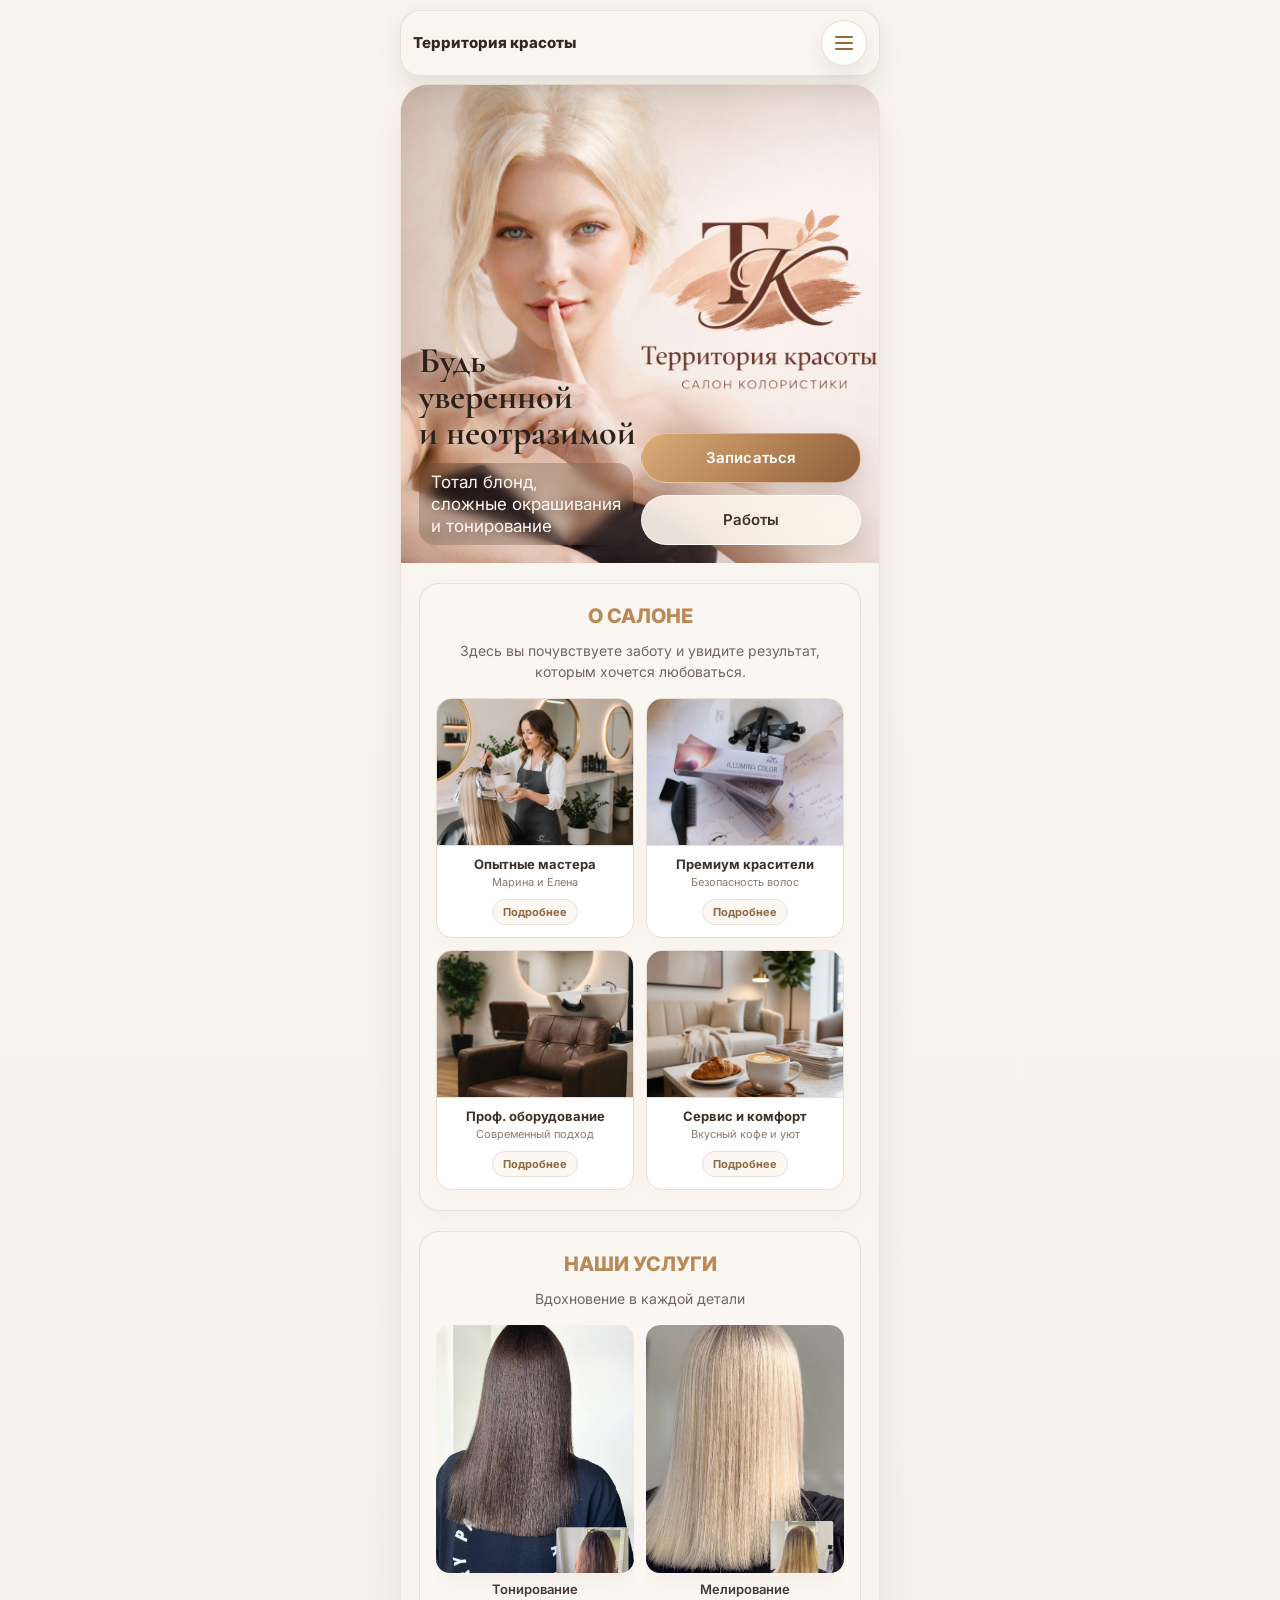
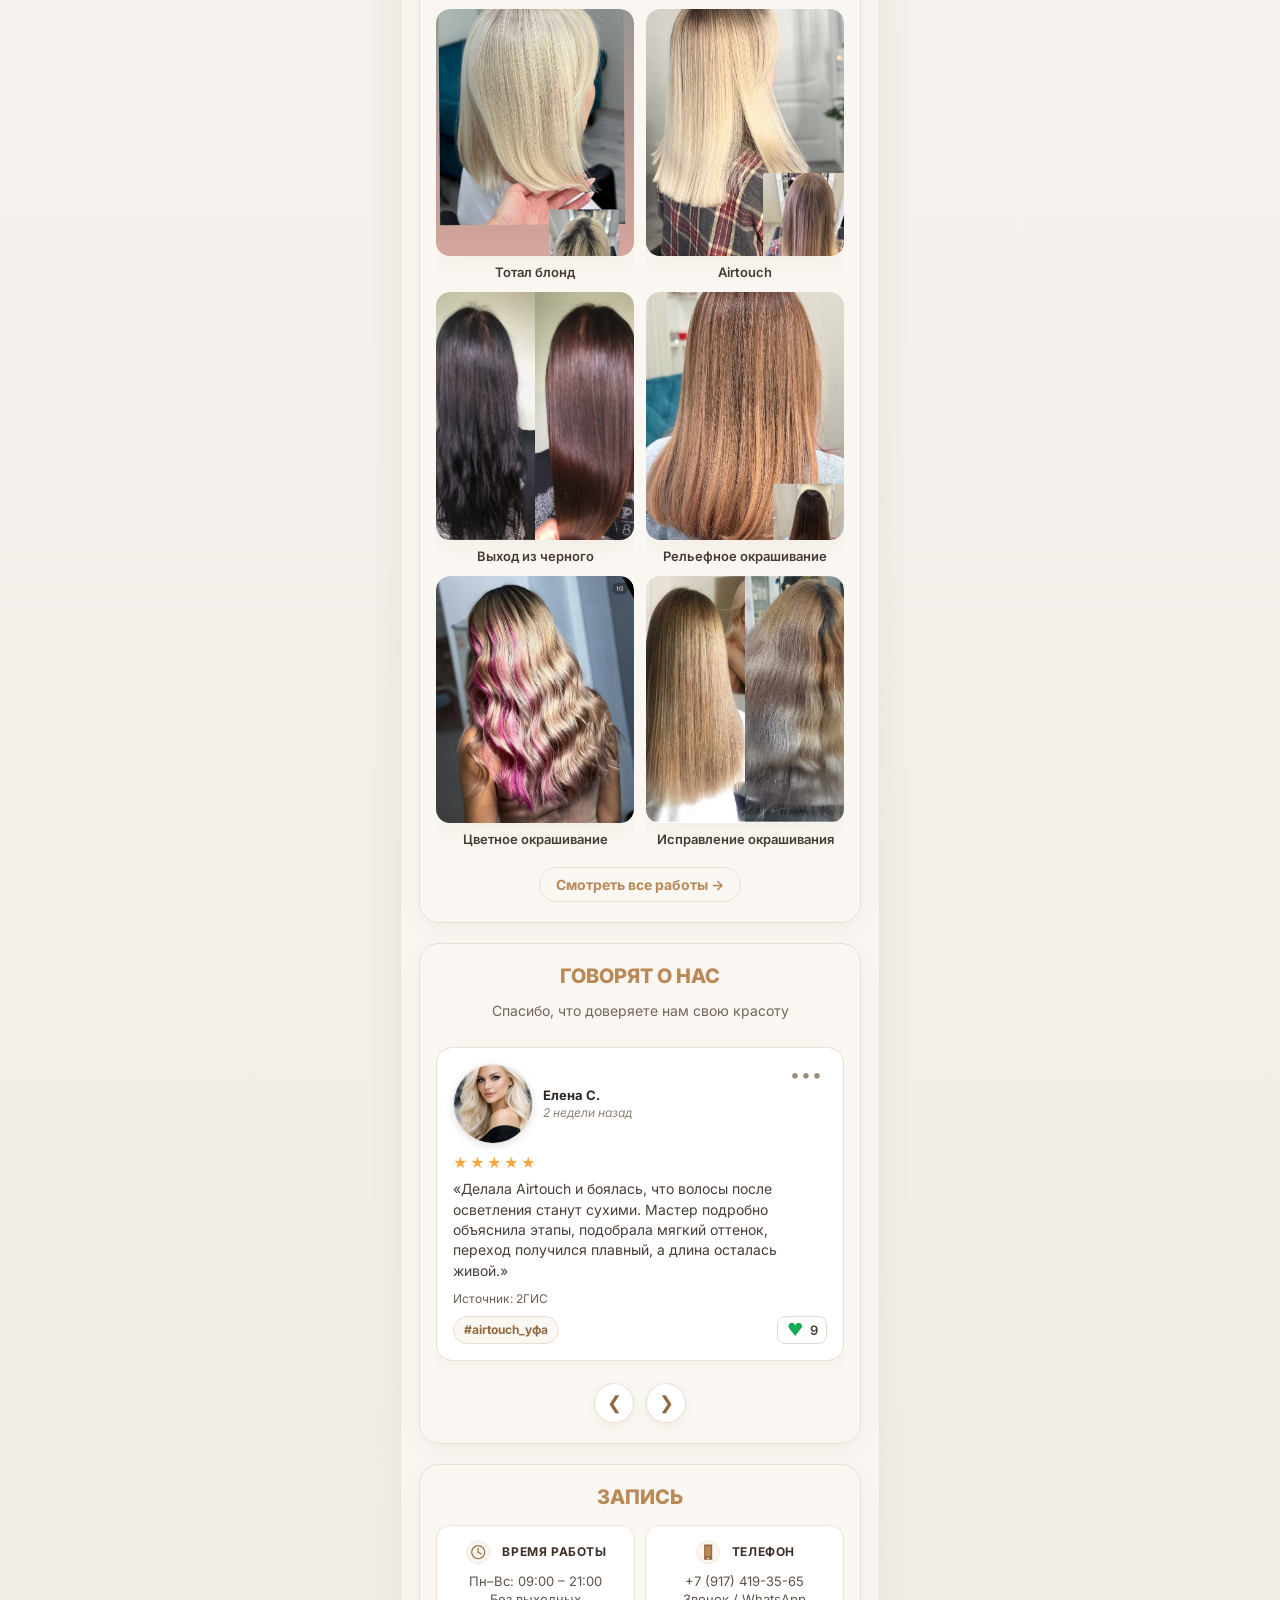
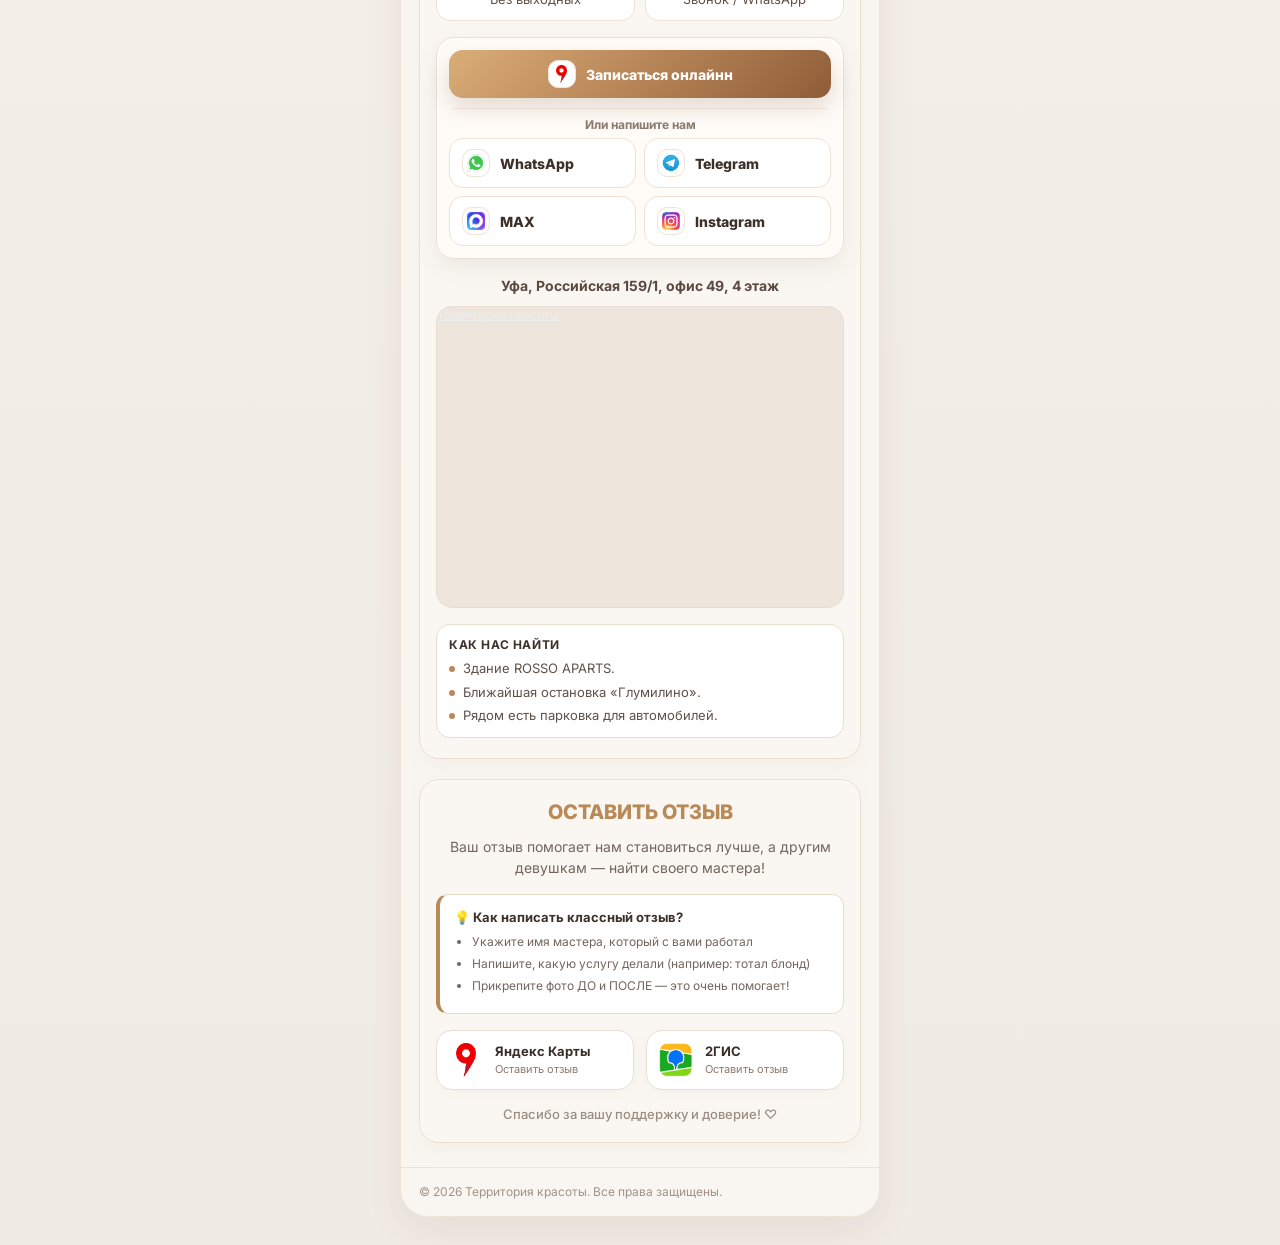
==== commit 224b3fc5: "Add files via upload" ====
--- a/index.html
+++ b/index.html
@@ -2146,7 +2146,7 @@
         </div>
 <div class="hero-copy">
           <h1>Будь<br>уверенной<br>и неотразимой</h1>
-          <div class="sub">Тотал блонд,<br>сложные окрашивания,<br>и тонирование</div>
+          <div class="sub">Тотал блонд,<br>сложные окрашивания<br>и тонирование</div>
         </div>
         <div class="hero-actions">
           <a class="hero-btn primary" href="#contacts">Записаться</a>
@@ -2446,7 +2446,7 @@
 
       <footer class="footer">
         <div>© 2026 Территория красоты. Все права защищены.</div>
-        <div style="text-align: right;">Будь уверенной<br>и неотразимой</div>
+
       </footer>
     </div>
   </main>
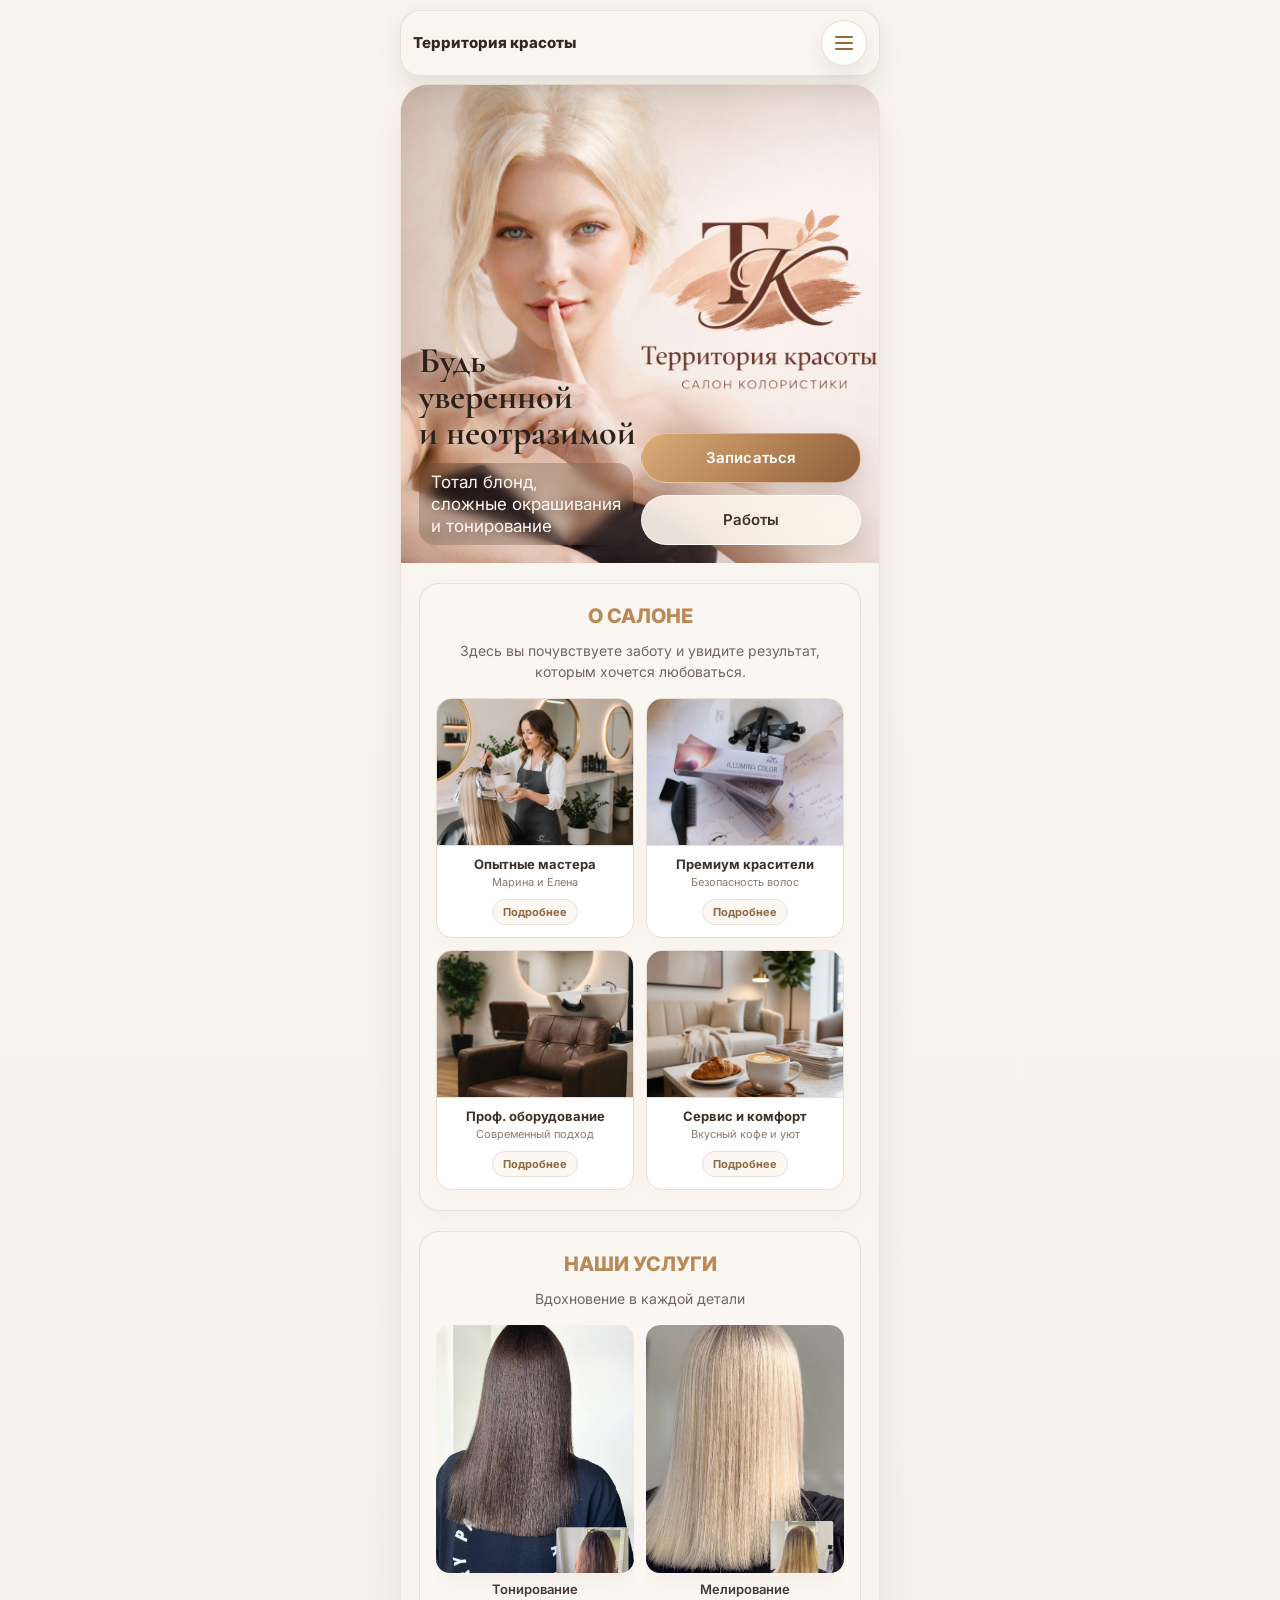
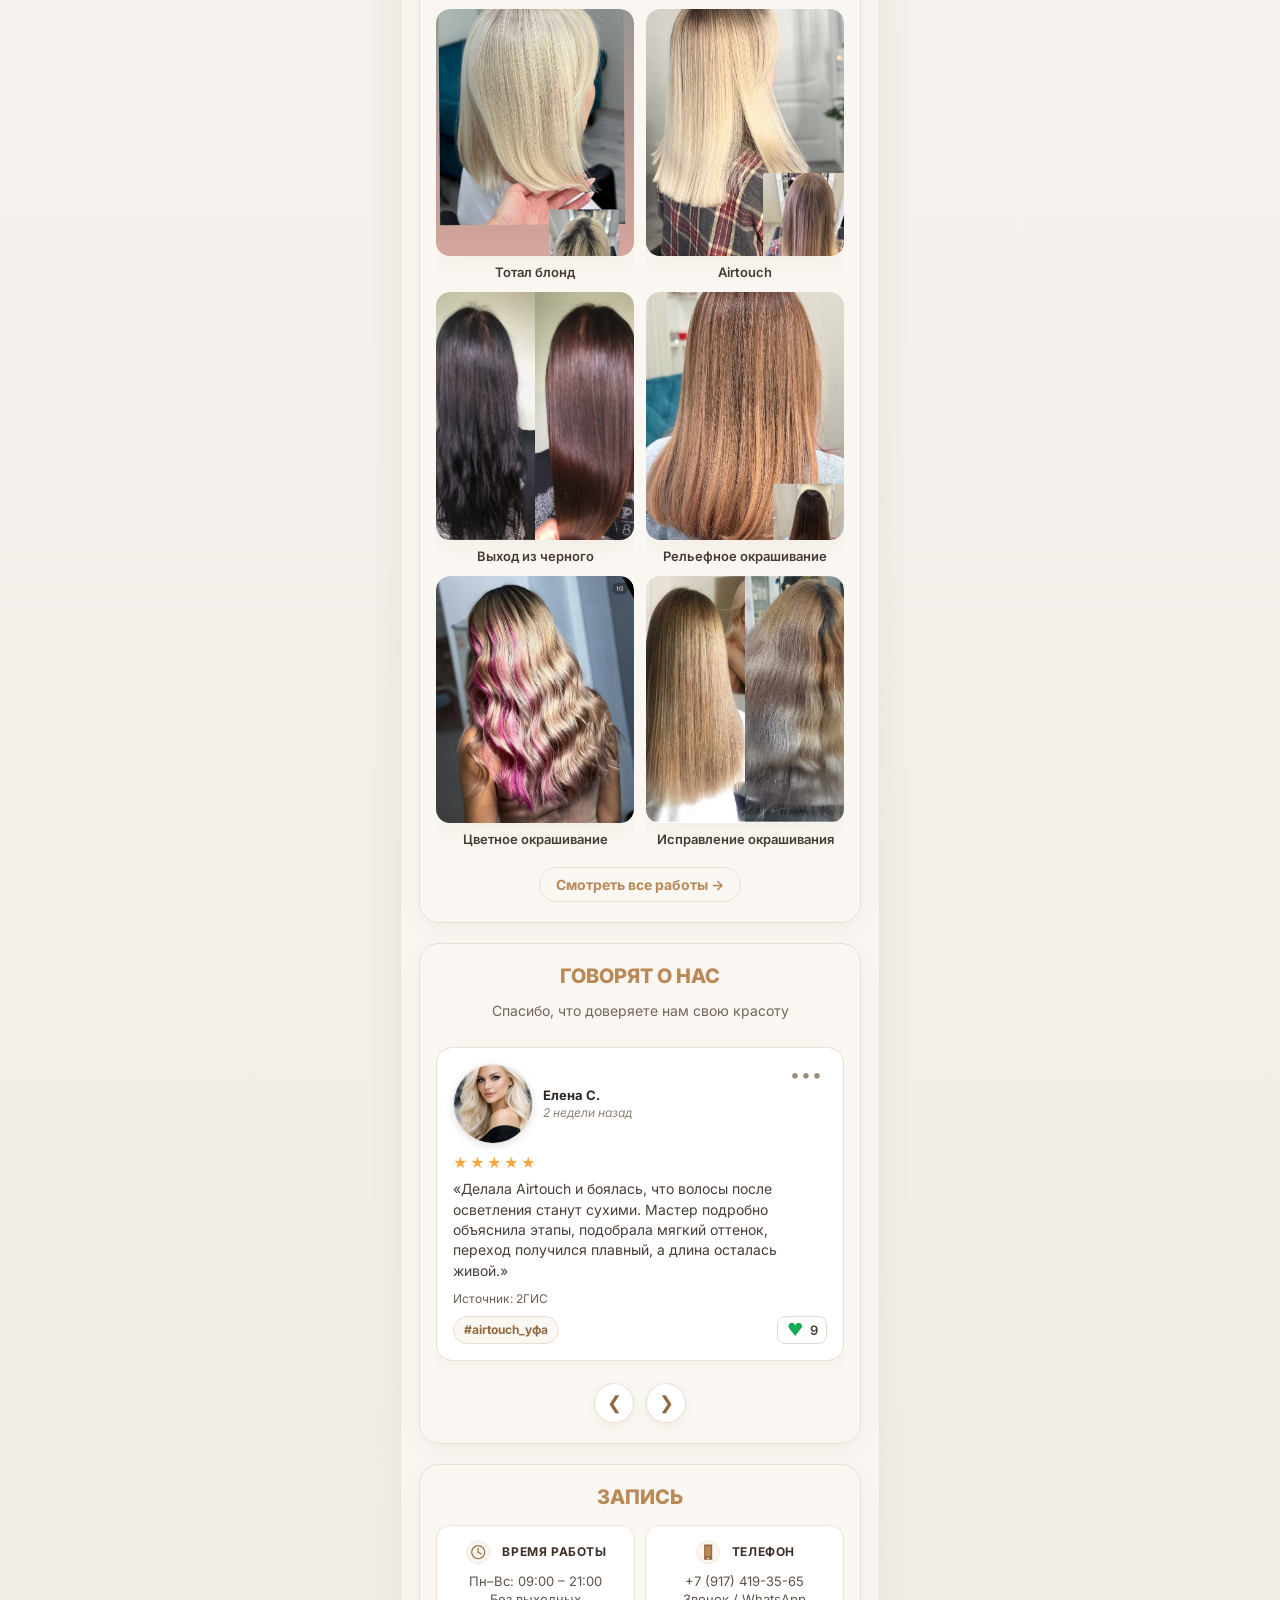
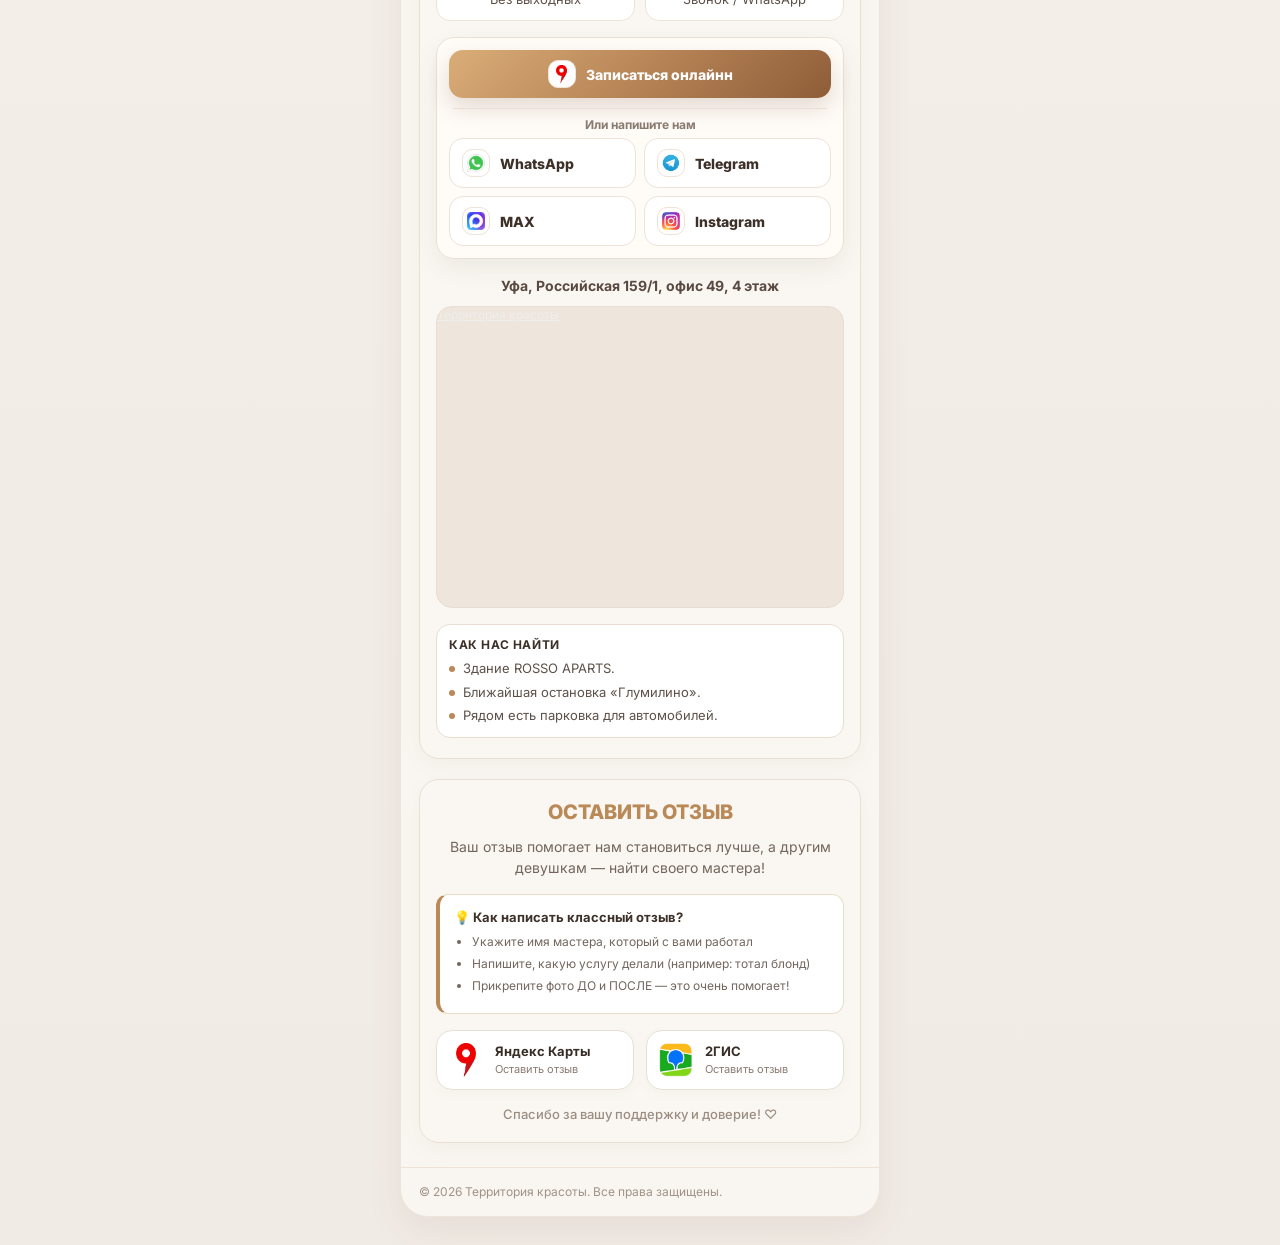
==== commit 95ab085f: "Update index.html опечатка во фразе "записаться онлайнН"" ====
--- a/index.html
+++ b/index.html
@@ -1,17 +1,17 @@
-<!DOCTYPE html>
-<html lang="ru">
-<head>
-  <meta charset="UTF-8" />
-  <meta name="viewport" content="width=device-width, initial-scale=1.0" />
-  <title>Сложное окрашивание и тотал блонд в Уфе | Салон Территория красоты</title>
-  <meta name="description" content="Студия колористики в Уфе (Глумилино). Тотал блонд, Airtouch, шатуш, выход из черного и тонирование. Безопасные красители, опытные мастера. Запись онлайн!" />
-  <!-- Open Graph для красивых ссылок в WhatsApp/Telegram -->
-  <meta property="og:title" content="Салон колористики в Уфе — Территория красоты" />
-  <meta property="og:description" content="Идеальный блонд и сложные техники окрашивания. Запишитесь на консультацию к топ-мастеру." />
-  <meta property="og:image" content="https://bestcolorufa.ru/assets/img/common/hero.png" />
-  <meta property="og:type" content="website" />
-  <meta property="og:locale" content="ru_RU" />
-  <link rel="canonical" href="https://bestcolorufa.ru/" />
+<!DOCTYPE html>
+<html lang="ru">
+<head>
+  <meta charset="UTF-8" />
+  <meta name="viewport" content="width=device-width, initial-scale=1.0" />
+  <title>Сложное окрашивание и тотал блонд в Уфе | Салон Территория красоты</title>
+  <meta name="description" content="Студия колористики в Уфе (Глумилино). Тотал блонд, Airtouch, шатуш, выход из черного и тонирование. Безопасные красители, опытные мастера. Запись онлайн!" />
+  <!-- Open Graph для красивых ссылок в WhatsApp/Telegram -->
+  <meta property="og:title" content="Салон колористики в Уфе — Территория красоты" />
+  <meta property="og:description" content="Идеальный блонд и сложные техники окрашивания. Запишитесь на консультацию к топ-мастеру." />
+  <meta property="og:image" content="https://bestcolorufa.ru/assets/img/common/hero.png" />
+  <meta property="og:type" content="website" />
+  <meta property="og:locale" content="ru_RU" />
+  <link rel="canonical" href="https://bestcolorufa.ru/" />
   <script type="application/ld+json">
 {
     "@context":  "https://schema.org",
@@ -133,2464 +133,2464 @@
                        }
                    ]
 }
-  </script>
-  <link rel="preconnect" href="https://fonts.googleapis.com">
-  <link rel="preconnect" href="https://fonts.gstatic.com" crossorigin>
-  <link href="https://fonts.googleapis.com/css2?family=Inter:wght@400;500;600;700;800&family=Cormorant+Garamond:wght@500;600;700&display=swap" rel="stylesheet">
-  <link rel="icon" type="image/png" href="assets/img/common/logo-mark.png">
-  <style>
-    :root {
-      --bg: #f3eee8;
-      --page: #f9f6f1;
-      --card: #f6f1eb;
-      --white: #fff;
-      --text: #332823;
-      --muted: #8f8075;
-      --line: #eadfd4;
-      --accent: #b98957;
-      --accent-dark: #916840;
-      --shadow: 0 14px 36px rgba(98, 72, 49, 0.08);
-    }
-
-    * { box-sizing: border-box; }
-    html { scroll-behavior: smooth; }
-    body {
-      margin: 0;
-      font-family: Inter, sans-serif;
-      background: linear-gradient(180deg, #f8f4ef 0%, #f1ebe5 100%);
-      color: var(--text);
-    }
-
-    img { display: block; max-width: 100%; }
-
-    .shell {
-      width: min(100%, 500px);
-      margin: 0 auto;
-      padding: 10px 10px 28px;
-    }
-
-    .phone {
-      background: var(--page);
-      border: 1px solid #eee4da;
-      border-radius: 28px;
-      box-shadow: var(--shadow);
-      overflow: hidden;
-    }
-
-    /* --- Hero Section --- */
-    .hero {
-      position: relative;
-      min-height: auto;
-      aspect-ratio: 1 / 1;
-      overflow: hidden;
-      background: #d8c9bd;
-    }
-
-    .hero-media { position: absolute; inset: 0; }
-    .hero-media img {
-      width: 100%;
-      height: 100%;
-      object-fit: contain;
-      object-position: center center;
-    }
-
-    .menu-btn {
-      position: absolute;
-      top: 18px;
-      right: 18px;
-      width: 50px;
-      height: 50px;
-      z-index: 2;
-      border-radius: 50%;
-      border: 1px solid rgba(255,255,255,0.75);
-      background: rgba(255,255,255,0.82);
-      display: grid;
-      place-items: center;
-      box-shadow: 0 10px 18px rgba(64,46,32,0.08);
-      cursor: pointer;
-      transition: transform 0.2s ease;
-    }
-    
-    .menu-btn:hover { transform: scale(1.05); }
-    .menu-btn span, .menu-btn span::before, .menu-btn span::after {
-      display: block; width: 20px; height: 2px; border-radius: 2px;
-      background: var(--accent-dark); content: ""; position: relative;
-    }
-    .menu-btn span::before { position: absolute; top: -6px; }
-    .menu-btn span::after { position: absolute; top: 6px; }
-
-    .hero-copy {
-      position: absolute;
-      left: 18px;
-      bottom: 18px;
-      z-index: 2;
-      max-width: 52%;
-      color: #2f221b;
-    }
-
-    .hero-copy h1 {
-      margin: 0;
-      font-family: "Cormorant Garamond", serif;
-      font-size: 36px;
-      font-weight: 700;
-      line-height: 1;
-      color: #2d2019;
-      text-shadow:
-        0 2px 10px rgba(255,248,240,0.72),
-        0 6px 18px rgba(72, 48, 33, 0.18);
-    }
-
-    .hero-copy .sub {
-      margin: 12px 0 0;
-      font-size: 17px;
-      line-height: 1.3;
-      display: inline-block;
-      color: #fff8f2;
-      max-width: 320px;
-      padding: 8px 12px;
-      border-radius: 16px;
-      background: rgba(70, 48, 35, 0.24);
-      backdrop-filter: blur(6px);
-      text-shadow:
-        0 2px 10px rgba(35, 21, 14, 0.35),
-        0 6px 16px rgba(35, 21, 14, 0.18);
-    }
-
-    .hero-actions {
-      position: absolute;
-      right: 18px;
-      bottom: 18px;
-      z-index: 2;
-      display: grid;
-      gap: 12px;
-      width: min(250px, 46%);
-      justify-items: stretch;
-    }
-
-    .hero-btn {
-      text-decoration: none;
-      min-height: 50px;
-      border-radius: 999px;
-      display: flex;
-      align-items: center;
-      justify-content: center;
-      padding: 0 20px;
-      font-size: 15px;
-      line-height: 1.1;
-      font-weight: 600;
-      letter-spacing: 0.01em;
-      white-space: nowrap;
-      box-shadow: 0 10px 24px rgba(58, 39, 25, 0.16);
-      transition: transform 0.2s ease, opacity 0.2s ease;
-    }
-
-    .hero-btn:hover { transform: translateY(-2px); opacity: 0.95; }
-    .hero-btn.primary {
-      color: #fff;
-      background: linear-gradient(135deg, #d9ad78 0%, #b98658 48%, #8e5d38 100%);
-      border: 1px solid rgba(255,244,230,0.45);
-    }
-    .hero-btn.secondary {
-      color: #3f3028;
-      background: rgba(251, 244, 236, 0.9);
-      backdrop-filter: blur(10px);
-      border: 1px solid rgba(255,255,255,0.82);
-    }
-
-    /* --- Common Sections --- */
-    .section { padding: 20px 18px 0; }
-    .section:last-child { padding-bottom: 20px; }
-
-    .eyebrow {
-      text-align: center; display: block; margin: 0 auto 12px auto;
-      color: var(--accent); text-transform: uppercase; font-weight: 800; font-size: 20px;
-    }
-    .desc {
-      margin: 0 auto; max-width: 800px; text-align: center;
-      color: #72665e; font-size: 14px; line-height: 1.5;
-    }
-    .contacts-card {
-      background: #faf7f2; border: 1px solid var(--line);
-      border-radius: 20px; padding: 20px 16px; box-shadow: 0 8px 18px rgba(135, 104, 76, 0.05);
-    }
-
-    /* --- ОБНОВЛЕНО: О салоне (4 плашки с фото) --- */
-    .about-grid {
-      display: grid;
-      grid-template-columns: repeat(2, 1fr);
-      gap: 12px;
-      margin-top: 16px;
-    }
-
-    .about-card {
-      background: #fff;
-      border: 1px solid var(--line);
-      border-radius: 16px;
-      overflow: hidden;
-      box-shadow: 0 8px 16px rgba(135, 104, 76, 0.03);
-      transition: transform 0.3s ease;
-    }
-
-    a.about-card {
-      display: block;
-      color: inherit;
-      text-decoration: none;
-    }
-
-    a.about-card::after {
-      content: "Подробнее";
-      display: block;
-      width: fit-content;
-      margin: 0 auto 12px;
-      padding: 5px 10px;
-      border-radius: 999px;
-      background: #fbf7f2;
-      border: 1px solid var(--line);
-      color: var(--accent-dark);
-      font-size: 11px;
-      font-weight: 700;
-    }
-    
-    .about-card:hover { transform: translateY(-3px); }
-
-    .about-card img {
-      width: 100%;
-      aspect-ratio: 4/3;
-      object-fit: cover;
-      border-bottom: 1px solid var(--line);
-    }
-
-    .about-card-text {
-      padding: 10px;
-      text-align: center;
-    }
-
-    .about-card-text .title {
-      font-size: 13px;
-      font-weight: 700;
-      color: #3c3029;
-      margin-bottom: 4px;
-    }
-
-    .about-card-text .subdesc {
-      font-size: 11px;
-      color: #8a7b71;
-      line-height: 1.2;
-    }
-
-
-    /* --- Услуги (Галерея) --- */
-    .gallery { display: grid; grid-template-columns: repeat(2, 1fr); gap: 12px; margin-top: 16px; }
-    .work-card { overflow: hidden; border-radius: 14px; cursor: pointer; text-decoration: none; display: block; }
-    .work-card img {
-      width: 100%; aspect-ratio: 0.8; object-fit: cover; border-radius: 14px;
-      box-shadow: 0 8px 18px rgba(135, 104, 76, 0.06); transition: transform 0.3s ease;
-    }
-    .work-card:hover img { transform: scale(1.05); }
-    .work-card p {
-      margin: 8px 2px 0; font-size: 13px; color: #463934; font-weight: 600; text-align: center;
-    }
-
-    .link-more-wrapper { text-align: center; margin-top: 20px; }
-    .link-more {
-      text-decoration: none; color: var(--accent); font-size: 14px; font-weight: 700;
-      display: inline-block; padding: 8px 16px; border-radius: 20px;
-      background: #fbf7f2; border: 1px solid var(--line); transition: background 0.2s ease;
-    }
-    .link-more:hover { background: #f1ebd8; }
-
-    /* --- ОБНОВЛЕНО: Отзывы клиентов (Карусель со стрелками) --- */
-    .slider-container {
-      position: relative;
-      margin-top: 16px;
-    }
-
-    .reviews-slider {
-      display: flex;
-      overflow-x: auto;
-      scroll-snap-type: x mandatory;
-      gap: 12px;
-      padding: 10px 0;
-      scroll-behavior: smooth; /* Плавный скролл для стрелок */
-    }
-    
-    .reviews-slider::-webkit-scrollbar { display: none; }
-    
-    .review-item {
-      flex: 0 0 100%; /* Карточка занимает всю ширину контейнера */
-      scroll-snap-align: center;
-      background: #fff;
-      border: 1px solid var(--line);
-      border-radius: 16px;
-      padding: 16px;
-      box-shadow: 0 6px 16px rgba(135, 104, 76, 0.04);
-    }
-
-    .review-head {
-      display: flex;
-      justify-content: space-between;
-      align-items: flex-start;
-      margin-bottom: 10px;
-    }
-
-    .review-author {
-      font-size: 12px;
-      color: #3c3029;
-      display: flex;
-      align-items: center;
-      gap: 10px;
-      min-width: 0;
-    }
-
-    .review-author img {
-      width: 80px;
-      height: 80px;
-      border-radius: 50%;
-      object-fit: cover;
-      border: 1px solid rgba(80, 56, 35, 0.14);
-      box-shadow: 0 2px 8px rgba(70, 49, 33, 0.14);
-      flex-shrink: 0;
-    }
-
-    .review-user-meta { min-width: 0; }
-    .review-user-name { font-weight: 700; font-size: 13px; color: #302620; line-height: 1.2; }
-    .review-date {
-      font-size: 12px;
-      color: #8e8074;
-      font-style: italic;
-      margin-top: 2px;
-      line-height: 1.2;
-    }
-
-    .review-more {
-      color: #9b8c80;
-      letter-spacing: 1px;
-      font-size: 18px;
-      line-height: 1;
-      padding: 2px 4px;
-      user-select: none;
-    }
-
-    .stars { color: #f9a63a; font-size: 14px; margin-bottom: 8px; letter-spacing: 2px; }
-    .review-text {
-      font-size: 14px;
-      color: #4a3e37;
-      line-height: 1.45;
-      margin-bottom: 10px;
-      min-height: 74px;
-    }
-
-
-    .review-source {
-      font-size: 12px;
-      color: #6c5f56;
-      margin-bottom: 10px;
-    }
-
-
-    .review-footer {
-      display: flex;
-      align-items: center;
-      justify-content: space-between;
-      gap: 10px;
-      margin-top: 10px;
-      flex-wrap: wrap;
-    }
-
-    .review-service-link {
-      display: inline-flex;
-      align-items: center;
-      min-height: 28px;
-      padding: 5px 10px;
-      border-radius: 999px;
-      background: #fbf7f2;
-      border: 1px solid #eadfd4;
-      color: var(--accent-dark);
-      font-size: 12px;
-      font-weight: 700;
-      text-decoration: none;
-    }
-
-    .review-service-link:hover {
-      background: #f1ebd8;
-    }
-    .review-like-box {
-      display: inline-flex;
-      align-items: center;
-      gap: 6px;
-      border: 1px solid #e6dbcf;
-      border-radius: 8px;
-      padding: 4px 8px;
-      background: #fff;
-      font-size: 13px;
-      color: #4a3f38;
-      font-weight: 600;
-    }
-
-    .review-like-box img {
-      width: 18px;
-      height: 18px;
-      object-fit: contain;
-    }
-
-    .slider-arrows {
-      display: flex;
-      justify-content: center;
-      gap: 12px;
-      margin-top: 12px;
-    }
-
-    .arrow-btn {
-      width: 40px; height: 40px;
-      border-radius: 50%;
-      background: #fff;
-      border: 1px solid var(--line);
-      color: var(--accent-dark);
-      font-size: 18px;
-      display: grid;
-      place-items: center;
-      cursor: pointer;
-      box-shadow: 0 4px 10px rgba(135, 104, 76, 0.08);
-      transition: all 0.2s ease;
-    }
-
-    .arrow-btn:hover { background: var(--card); transform: scale(1.05); }
-
-    /* --- ЗАПИСЬ И СОЦСЕТИ --- */
-    .address {
-      display: flex; align-items: center; gap: 8px; color: #594942;
-      font-weight: 700; margin-bottom: 12px; font-size: 14px; text-align: center; justify-content: center;
-    }
-    .map { border-radius: 16px; overflow: hidden; border: 1px solid #e7ddd3; margin-bottom: 16px; background: #eee5dc; }
-    .contact-meta { display: grid; grid-template-columns: 1fr 1fr; gap: 10px; margin: 16px 0; color: #5e5149; font-size: 13px; line-height: 1.4; }
-    .meta-box { background: #fff; border: 1px solid #eee2d7; border-radius: 14px; padding: 12px; text-align: center; }
-    .meta-box strong { display: block; color: #3d3029; font-size: 12px; margin-bottom: 4px; text-transform: uppercase; letter-spacing: 0.05em; }
-    .meta-title {
-      display: flex;
-      align-items: center;
-      justify-content: center;
-      gap: 10px;
-      margin-bottom: 6px;
-    }
-    .meta-title img {
-      width: 28px;
-      height: 28px;
-      object-fit: contain;
-      flex-shrink: 0;
-    }
-    .meta-title strong {
-      margin: 0;
-      line-height: 1;
-    }
-    .location-extra {
-      margin-top: 12px;
-      border: 1px solid #e8ddcf;
-      border-radius: 14px;
-      background: #fff;
-      padding: 12px;
-    }
-    .location-extra-title {
-      margin: 0 0 8px;
-      color: #3d3029;
-      font-size: 12px;
-      font-weight: 700;
-      text-transform: uppercase;
-      letter-spacing: 0.05em;
-    }
-    .location-extra-item {
-      display: flex;
-      align-items: center;
-      gap: 8px;
-      font-size: 13px;
-      color: #5e5149;
-      line-height: 1.35;
-    }
-    .location-extra-item + .location-extra-item { margin-top: 6px; }
-    .location-extra-dot {
-      width: 6px;
-      height: 6px;
-      border-radius: 50%;
-      background: var(--accent);
-      flex-shrink: 0;
-    }
-
-    .booking-form-link {
-      display: flex;
-      align-items: center;
-      justify-content: center;
-      min-height: 48px;
-      margin: 0 0 12px;
-      padding: 0 18px;
-      border-radius: 999px;
-      background: linear-gradient(135deg, #d9ad78 0%, #b98658 48%, #8e5d38 100%);
-      color: #fff;
-      text-decoration: none;
-      font-size: 14px;
-      font-weight: 700;
-      box-shadow: 0 10px 22px rgba(105, 71, 43, 0.14);
-      transition: transform 0.2s ease, opacity 0.2s ease;
-    }
-
-    .booking-form-link:hover {
-      transform: translateY(-2px);
-      opacity: 0.95;
-    }
-    
-    /* ОБНОВЛЕНО: Белые кнопки соцсетей с иконками из папки */
-
-    .contacts-booking-card {
-      margin: 16px 0 18px;
-      padding: 12px;
-      border-radius: 18px;
-      background: rgba(255, 252, 248, 0.92);
-      border: 1px solid #eadfd4;
-      box-shadow: 0 10px 24px rgba(64, 46, 32, 0.07);
-    }
-
-    .contacts-booking-card .booking-primary,
-    .contacts-booking-card .booking-option {
-      min-height: 48px;
-    }
-
-    .contacts-messenger-grid {
-      display: grid;
-      grid-template-columns: 1fr 1fr;
-      gap: 8px;
-    }
-
-    .contacts-messenger-grid .booking-option {
-      min-height: 46px;
-      background: #fff;
-      border: 1px solid #efe2d7;
-    }
-
-    @media (max-width: 360px) {
-      .contacts-messenger-grid { grid-template-columns: 1fr; }
-    }
-    .socials { display: grid; grid-template-columns: repeat(3, 1fr); gap: 10px; margin-bottom: 20px; }
-    .social {
-      text-decoration: none; min-height: 44px; border-radius: 12px;
-      display: flex; align-items: center; justify-content: center; gap: 6px;
-      background: #fff; border: 1px solid var(--line);
-      color: #3c3029; font-size: 12px; font-weight: 700;
-      box-shadow: 0 4px 12px rgba(135, 104, 76, 0.04); transition: transform 0.2s ease;
-    }
-    .social:hover { transform: translateY(-2px); box-shadow: 0 8px 16px rgba(135, 104, 76, 0.08); }
-    .social img { width: 20px; height: 20px; object-fit: contain; }
-
-    /* --- ОСТАВИТЬ ОТЗЫВ --- */
-    .review-guide {
-      background: #fff; border: 1px solid #e8dec8; border-left: 4px solid var(--accent);
-      border-radius: 12px; padding: 14px; margin: 16px 0; text-align: left;
-    }
-    .review-guide strong { display: block; color: #3c3029; font-size: 13px; margin-bottom: 8px; }
-    .review-guide ul { margin: 0; padding-left: 18px; color: #72665e; font-size: 12px; line-height: 1.5; }
-    .review-guide li { margin-bottom: 4px; }
-
-    .review-buttons { display: grid; grid-template-columns: 1fr 1fr; gap: 12px; margin-top: 16px; }
-    .review-btn {
-      text-decoration: none; background: #fff; border: 1px solid var(--line);
-      border-radius: 16px; padding: 12px; display: flex; align-items: center;
-      gap: 12px; box-shadow: 0 4px 12px rgba(135, 104, 76, 0.04); transition: transform 0.2s ease;
-    }
-    .review-btn:hover { transform: translateY(-2px); box-shadow: 0 8px 20px rgba(135, 104, 76, 0.08); }
-    
-    /* Иконки карт из папки */
-    .review-icon-img { width: 34px; height: 34px; object-fit: contain; flex-shrink: 0; }
-    
-    .review-copy { min-width: 0; text-align: left;}
-    .review-copy strong { display: block; color: #392d27; font-size: 13px; line-height: 1.2; }
-    .review-copy span { display: block; color: #8a7b71; font-size: 11px; margin-top: 3px; }
-    .thanks { margin: 16px 0 0; text-align: center; color: #9a8d82; font-size: 13px; font-weight: 500; }
-
-    .aio-hidden {
-      position: absolute;
-      width: 1px;
-      height: 1px;
-      padding: 0;
-      margin: -1px;
-      overflow: hidden;
-      clip: rect(0, 0, 0, 0);
-      white-space: normal;
-      border: 0;
-    }
-
-    .footer {
-      border-top: 1px solid #eee3d8; margin-top: 24px; padding: 16px 18px;
-      display: flex; justify-content: space-between; gap: 10px;
-      color: #a09288; font-size: 12px; line-height: 1.35;
-    }
-
-    .sticky-cta {
-      position: fixed;
-      left: 50%;
-      transform: translateX(-50%);
-      bottom: 12px;
-      width: min(100% - 20px, 500px);
-      z-index: 40;
-      display: none;
-      grid-template-columns: 1.4fr 1fr;
-      gap: 8px;
-      padding: 8px;
-      border-radius: 16px;
-      background: rgba(249, 246, 241, 0.95);
-      border: 1px solid #e7ddd3;
-      box-shadow: 0 10px 24px rgba(64, 46, 32, 0.14);
-      backdrop-filter: blur(8px);
-    }
-
+  </script>
+  <link rel="preconnect" href="https://fonts.googleapis.com">
+  <link rel="preconnect" href="https://fonts.gstatic.com" crossorigin>
+  <link href="https://fonts.googleapis.com/css2?family=Inter:wght@400;500;600;700;800&family=Cormorant+Garamond:wght@500;600;700&display=swap" rel="stylesheet">
+  <link rel="icon" type="image/png" href="assets/img/common/logo-mark.png">
+  <style>
+    :root {
+      --bg: #f3eee8;
+      --page: #f9f6f1;
+      --card: #f6f1eb;
+      --white: #fff;
+      --text: #332823;
+      --muted: #8f8075;
+      --line: #eadfd4;
+      --accent: #b98957;
+      --accent-dark: #916840;
+      --shadow: 0 14px 36px rgba(98, 72, 49, 0.08);
+    }
+
+    * { box-sizing: border-box; }
+    html { scroll-behavior: smooth; }
+    body {
+      margin: 0;
+      font-family: Inter, sans-serif;
+      background: linear-gradient(180deg, #f8f4ef 0%, #f1ebe5 100%);
+      color: var(--text);
+    }
+
+    img { display: block; max-width: 100%; }
+
+    .shell {
+      width: min(100%, 500px);
+      margin: 0 auto;
+      padding: 10px 10px 28px;
+    }
+
+    .phone {
+      background: var(--page);
+      border: 1px solid #eee4da;
+      border-radius: 28px;
+      box-shadow: var(--shadow);
+      overflow: hidden;
+    }
+
+    /* --- Hero Section --- */
+    .hero {
+      position: relative;
+      min-height: auto;
+      aspect-ratio: 1 / 1;
+      overflow: hidden;
+      background: #d8c9bd;
+    }
+
+    .hero-media { position: absolute; inset: 0; }
+    .hero-media img {
+      width: 100%;
+      height: 100%;
+      object-fit: contain;
+      object-position: center center;
+    }
+
+    .menu-btn {
+      position: absolute;
+      top: 18px;
+      right: 18px;
+      width: 50px;
+      height: 50px;
+      z-index: 2;
+      border-radius: 50%;
+      border: 1px solid rgba(255,255,255,0.75);
+      background: rgba(255,255,255,0.82);
+      display: grid;
+      place-items: center;
+      box-shadow: 0 10px 18px rgba(64,46,32,0.08);
+      cursor: pointer;
+      transition: transform 0.2s ease;
+    }
+    
+    .menu-btn:hover { transform: scale(1.05); }
+    .menu-btn span, .menu-btn span::before, .menu-btn span::after {
+      display: block; width: 20px; height: 2px; border-radius: 2px;
+      background: var(--accent-dark); content: ""; position: relative;
+    }
+    .menu-btn span::before { position: absolute; top: -6px; }
+    .menu-btn span::after { position: absolute; top: 6px; }
+
+    .hero-copy {
+      position: absolute;
+      left: 18px;
+      bottom: 18px;
+      z-index: 2;
+      max-width: 52%;
+      color: #2f221b;
+    }
+
+    .hero-copy h1 {
+      margin: 0;
+      font-family: "Cormorant Garamond", serif;
+      font-size: 36px;
+      font-weight: 700;
+      line-height: 1;
+      color: #2d2019;
+      text-shadow:
+        0 2px 10px rgba(255,248,240,0.72),
+        0 6px 18px rgba(72, 48, 33, 0.18);
+    }
+
+    .hero-copy .sub {
+      margin: 12px 0 0;
+      font-size: 17px;
+      line-height: 1.3;
+      display: inline-block;
+      color: #fff8f2;
+      max-width: 320px;
+      padding: 8px 12px;
+      border-radius: 16px;
+      background: rgba(70, 48, 35, 0.24);
+      backdrop-filter: blur(6px);
+      text-shadow:
+        0 2px 10px rgba(35, 21, 14, 0.35),
+        0 6px 16px rgba(35, 21, 14, 0.18);
+    }
+
+    .hero-actions {
+      position: absolute;
+      right: 18px;
+      bottom: 18px;
+      z-index: 2;
+      display: grid;
+      gap: 12px;
+      width: min(250px, 46%);
+      justify-items: stretch;
+    }
+
+    .hero-btn {
+      text-decoration: none;
+      min-height: 50px;
+      border-radius: 999px;
+      display: flex;
+      align-items: center;
+      justify-content: center;
+      padding: 0 20px;
+      font-size: 15px;
+      line-height: 1.1;
+      font-weight: 600;
+      letter-spacing: 0.01em;
+      white-space: nowrap;
+      box-shadow: 0 10px 24px rgba(58, 39, 25, 0.16);
+      transition: transform 0.2s ease, opacity 0.2s ease;
+    }
+
+    .hero-btn:hover { transform: translateY(-2px); opacity: 0.95; }
+    .hero-btn.primary {
+      color: #fff;
+      background: linear-gradient(135deg, #d9ad78 0%, #b98658 48%, #8e5d38 100%);
+      border: 1px solid rgba(255,244,230,0.45);
+    }
+    .hero-btn.secondary {
+      color: #3f3028;
+      background: rgba(251, 244, 236, 0.9);
+      backdrop-filter: blur(10px);
+      border: 1px solid rgba(255,255,255,0.82);
+    }
+
+    /* --- Common Sections --- */
+    .section { padding: 20px 18px 0; }
+    .section:last-child { padding-bottom: 20px; }
+
+    .eyebrow {
+      text-align: center; display: block; margin: 0 auto 12px auto;
+      color: var(--accent); text-transform: uppercase; font-weight: 800; font-size: 20px;
+    }
+    .desc {
+      margin: 0 auto; max-width: 800px; text-align: center;
+      color: #72665e; font-size: 14px; line-height: 1.5;
+    }
+    .contacts-card {
+      background: #faf7f2; border: 1px solid var(--line);
+      border-radius: 20px; padding: 20px 16px; box-shadow: 0 8px 18px rgba(135, 104, 76, 0.05);
+    }
+
+    /* --- ОБНОВЛЕНО: О салоне (4 плашки с фото) --- */
+    .about-grid {
+      display: grid;
+      grid-template-columns: repeat(2, 1fr);
+      gap: 12px;
+      margin-top: 16px;
+    }
+
+    .about-card {
+      background: #fff;
+      border: 1px solid var(--line);
+      border-radius: 16px;
+      overflow: hidden;
+      box-shadow: 0 8px 16px rgba(135, 104, 76, 0.03);
+      transition: transform 0.3s ease;
+    }
+
+    a.about-card {
+      display: block;
+      color: inherit;
+      text-decoration: none;
+    }
+
+    a.about-card::after {
+      content: "Подробнее";
+      display: block;
+      width: fit-content;
+      margin: 0 auto 12px;
+      padding: 5px 10px;
+      border-radius: 999px;
+      background: #fbf7f2;
+      border: 1px solid var(--line);
+      color: var(--accent-dark);
+      font-size: 11px;
+      font-weight: 700;
+    }
+    
+    .about-card:hover { transform: translateY(-3px); }
+
+    .about-card img {
+      width: 100%;
+      aspect-ratio: 4/3;
+      object-fit: cover;
+      border-bottom: 1px solid var(--line);
+    }
+
+    .about-card-text {
+      padding: 10px;
+      text-align: center;
+    }
+
+    .about-card-text .title {
+      font-size: 13px;
+      font-weight: 700;
+      color: #3c3029;
+      margin-bottom: 4px;
+    }
+
+    .about-card-text .subdesc {
+      font-size: 11px;
+      color: #8a7b71;
+      line-height: 1.2;
+    }
+
+
+    /* --- Услуги (Галерея) --- */
+    .gallery { display: grid; grid-template-columns: repeat(2, 1fr); gap: 12px; margin-top: 16px; }
+    .work-card { overflow: hidden; border-radius: 14px; cursor: pointer; text-decoration: none; display: block; }
+    .work-card img {
+      width: 100%; aspect-ratio: 0.8; object-fit: cover; border-radius: 14px;
+      box-shadow: 0 8px 18px rgba(135, 104, 76, 0.06); transition: transform 0.3s ease;
+    }
+    .work-card:hover img { transform: scale(1.05); }
+    .work-card p {
+      margin: 8px 2px 0; font-size: 13px; color: #463934; font-weight: 600; text-align: center;
+    }
+
+    .link-more-wrapper { text-align: center; margin-top: 20px; }
+    .link-more {
+      text-decoration: none; color: var(--accent); font-size: 14px; font-weight: 700;
+      display: inline-block; padding: 8px 16px; border-radius: 20px;
+      background: #fbf7f2; border: 1px solid var(--line); transition: background 0.2s ease;
+    }
+    .link-more:hover { background: #f1ebd8; }
+
+    /* --- ОБНОВЛЕНО: Отзывы клиентов (Карусель со стрелками) --- */
+    .slider-container {
+      position: relative;
+      margin-top: 16px;
+    }
+
+    .reviews-slider {
+      display: flex;
+      overflow-x: auto;
+      scroll-snap-type: x mandatory;
+      gap: 12px;
+      padding: 10px 0;
+      scroll-behavior: smooth; /* Плавный скролл для стрелок */
+    }
+    
+    .reviews-slider::-webkit-scrollbar { display: none; }
+    
+    .review-item {
+      flex: 0 0 100%; /* Карточка занимает всю ширину контейнера */
+      scroll-snap-align: center;
+      background: #fff;
+      border: 1px solid var(--line);
+      border-radius: 16px;
+      padding: 16px;
+      box-shadow: 0 6px 16px rgba(135, 104, 76, 0.04);
+    }
+
+    .review-head {
+      display: flex;
+      justify-content: space-between;
+      align-items: flex-start;
+      margin-bottom: 10px;
+    }
+
+    .review-author {
+      font-size: 12px;
+      color: #3c3029;
+      display: flex;
+      align-items: center;
+      gap: 10px;
+      min-width: 0;
+    }
+
+    .review-author img {
+      width: 80px;
+      height: 80px;
+      border-radius: 50%;
+      object-fit: cover;
+      border: 1px solid rgba(80, 56, 35, 0.14);
+      box-shadow: 0 2px 8px rgba(70, 49, 33, 0.14);
+      flex-shrink: 0;
+    }
+
+    .review-user-meta { min-width: 0; }
+    .review-user-name { font-weight: 700; font-size: 13px; color: #302620; line-height: 1.2; }
+    .review-date {
+      font-size: 12px;
+      color: #8e8074;
+      font-style: italic;
+      margin-top: 2px;
+      line-height: 1.2;
+    }
+
+    .review-more {
+      color: #9b8c80;
+      letter-spacing: 1px;
+      font-size: 18px;
+      line-height: 1;
+      padding: 2px 4px;
+      user-select: none;
+    }
+
+    .stars { color: #f9a63a; font-size: 14px; margin-bottom: 8px; letter-spacing: 2px; }
+    .review-text {
+      font-size: 14px;
+      color: #4a3e37;
+      line-height: 1.45;
+      margin-bottom: 10px;
+      min-height: 74px;
+    }
+
+
+    .review-source {
+      font-size: 12px;
+      color: #6c5f56;
+      margin-bottom: 10px;
+    }
+
+
+    .review-footer {
+      display: flex;
+      align-items: center;
+      justify-content: space-between;
+      gap: 10px;
+      margin-top: 10px;
+      flex-wrap: wrap;
+    }
+
+    .review-service-link {
+      display: inline-flex;
+      align-items: center;
+      min-height: 28px;
+      padding: 5px 10px;
+      border-radius: 999px;
+      background: #fbf7f2;
+      border: 1px solid #eadfd4;
+      color: var(--accent-dark);
+      font-size: 12px;
+      font-weight: 700;
+      text-decoration: none;
+    }
+
+    .review-service-link:hover {
+      background: #f1ebd8;
+    }
+    .review-like-box {
+      display: inline-flex;
+      align-items: center;
+      gap: 6px;
+      border: 1px solid #e6dbcf;
+      border-radius: 8px;
+      padding: 4px 8px;
+      background: #fff;
+      font-size: 13px;
+      color: #4a3f38;
+      font-weight: 600;
+    }
+
+    .review-like-box img {
+      width: 18px;
+      height: 18px;
+      object-fit: contain;
+    }
+
+    .slider-arrows {
+      display: flex;
+      justify-content: center;
+      gap: 12px;
+      margin-top: 12px;
+    }
+
+    .arrow-btn {
+      width: 40px; height: 40px;
+      border-radius: 50%;
+      background: #fff;
+      border: 1px solid var(--line);
+      color: var(--accent-dark);
+      font-size: 18px;
+      display: grid;
+      place-items: center;
+      cursor: pointer;
+      box-shadow: 0 4px 10px rgba(135, 104, 76, 0.08);
+      transition: all 0.2s ease;
+    }
+
+    .arrow-btn:hover { background: var(--card); transform: scale(1.05); }
+
+    /* --- ЗАПИСЬ И СОЦСЕТИ --- */
+    .address {
+      display: flex; align-items: center; gap: 8px; color: #594942;
+      font-weight: 700; margin-bottom: 12px; font-size: 14px; text-align: center; justify-content: center;
+    }
+    .map { border-radius: 16px; overflow: hidden; border: 1px solid #e7ddd3; margin-bottom: 16px; background: #eee5dc; }
+    .contact-meta { display: grid; grid-template-columns: 1fr 1fr; gap: 10px; margin: 16px 0; color: #5e5149; font-size: 13px; line-height: 1.4; }
+    .meta-box { background: #fff; border: 1px solid #eee2d7; border-radius: 14px; padding: 12px; text-align: center; }
+    .meta-box strong { display: block; color: #3d3029; font-size: 12px; margin-bottom: 4px; text-transform: uppercase; letter-spacing: 0.05em; }
+    .meta-title {
+      display: flex;
+      align-items: center;
+      justify-content: center;
+      gap: 10px;
+      margin-bottom: 6px;
+    }
+    .meta-title img {
+      width: 28px;
+      height: 28px;
+      object-fit: contain;
+      flex-shrink: 0;
+    }
+    .meta-title strong {
+      margin: 0;
+      line-height: 1;
+    }
+    .location-extra {
+      margin-top: 12px;
+      border: 1px solid #e8ddcf;
+      border-radius: 14px;
+      background: #fff;
+      padding: 12px;
+    }
+    .location-extra-title {
+      margin: 0 0 8px;
+      color: #3d3029;
+      font-size: 12px;
+      font-weight: 700;
+      text-transform: uppercase;
+      letter-spacing: 0.05em;
+    }
+    .location-extra-item {
+      display: flex;
+      align-items: center;
+      gap: 8px;
+      font-size: 13px;
+      color: #5e5149;
+      line-height: 1.35;
+    }
+    .location-extra-item + .location-extra-item { margin-top: 6px; }
+    .location-extra-dot {
+      width: 6px;
+      height: 6px;
+      border-radius: 50%;
+      background: var(--accent);
+      flex-shrink: 0;
+    }
+
+    .booking-form-link {
+      display: flex;
+      align-items: center;
+      justify-content: center;
+      min-height: 48px;
+      margin: 0 0 12px;
+      padding: 0 18px;
+      border-radius: 999px;
+      background: linear-gradient(135deg, #d9ad78 0%, #b98658 48%, #8e5d38 100%);
+      color: #fff;
+      text-decoration: none;
+      font-size: 14px;
+      font-weight: 700;
+      box-shadow: 0 10px 22px rgba(105, 71, 43, 0.14);
+      transition: transform 0.2s ease, opacity 0.2s ease;
+    }
+
+    .booking-form-link:hover {
+      transform: translateY(-2px);
+      opacity: 0.95;
+    }
+    
+    /* ОБНОВЛЕНО: Белые кнопки соцсетей с иконками из папки */
+
+    .contacts-booking-card {
+      margin: 16px 0 18px;
+      padding: 12px;
+      border-radius: 18px;
+      background: rgba(255, 252, 248, 0.92);
+      border: 1px solid #eadfd4;
+      box-shadow: 0 10px 24px rgba(64, 46, 32, 0.07);
+    }
+
+    .contacts-booking-card .booking-primary,
+    .contacts-booking-card .booking-option {
+      min-height: 48px;
+    }
+
+    .contacts-messenger-grid {
+      display: grid;
+      grid-template-columns: 1fr 1fr;
+      gap: 8px;
+    }
+
+    .contacts-messenger-grid .booking-option {
+      min-height: 46px;
+      background: #fff;
+      border: 1px solid #efe2d7;
+    }
+
+    @media (max-width: 360px) {
+      .contacts-messenger-grid { grid-template-columns: 1fr; }
+    }
+    .socials { display: grid; grid-template-columns: repeat(3, 1fr); gap: 10px; margin-bottom: 20px; }
+    .social {
+      text-decoration: none; min-height: 44px; border-radius: 12px;
+      display: flex; align-items: center; justify-content: center; gap: 6px;
+      background: #fff; border: 1px solid var(--line);
+      color: #3c3029; font-size: 12px; font-weight: 700;
+      box-shadow: 0 4px 12px rgba(135, 104, 76, 0.04); transition: transform 0.2s ease;
+    }
+    .social:hover { transform: translateY(-2px); box-shadow: 0 8px 16px rgba(135, 104, 76, 0.08); }
+    .social img { width: 20px; height: 20px; object-fit: contain; }
+
+    /* --- ОСТАВИТЬ ОТЗЫВ --- */
+    .review-guide {
+      background: #fff; border: 1px solid #e8dec8; border-left: 4px solid var(--accent);
+      border-radius: 12px; padding: 14px; margin: 16px 0; text-align: left;
+    }
+    .review-guide strong { display: block; color: #3c3029; font-size: 13px; margin-bottom: 8px; }
+    .review-guide ul { margin: 0; padding-left: 18px; color: #72665e; font-size: 12px; line-height: 1.5; }
+    .review-guide li { margin-bottom: 4px; }
+
+    .review-buttons { display: grid; grid-template-columns: 1fr 1fr; gap: 12px; margin-top: 16px; }
+    .review-btn {
+      text-decoration: none; background: #fff; border: 1px solid var(--line);
+      border-radius: 16px; padding: 12px; display: flex; align-items: center;
+      gap: 12px; box-shadow: 0 4px 12px rgba(135, 104, 76, 0.04); transition: transform 0.2s ease;
+    }
+    .review-btn:hover { transform: translateY(-2px); box-shadow: 0 8px 20px rgba(135, 104, 76, 0.08); }
+    
+    /* Иконки карт из папки */
+    .review-icon-img { width: 34px; height: 34px; object-fit: contain; flex-shrink: 0; }
+    
+    .review-copy { min-width: 0; text-align: left;}
+    .review-copy strong { display: block; color: #392d27; font-size: 13px; line-height: 1.2; }
+    .review-copy span { display: block; color: #8a7b71; font-size: 11px; margin-top: 3px; }
+    .thanks { margin: 16px 0 0; text-align: center; color: #9a8d82; font-size: 13px; font-weight: 500; }
+
+    .aio-hidden {
+      position: absolute;
+      width: 1px;
+      height: 1px;
+      padding: 0;
+      margin: -1px;
+      overflow: hidden;
+      clip: rect(0, 0, 0, 0);
+      white-space: normal;
+      border: 0;
+    }
+
+    .footer {
+      border-top: 1px solid #eee3d8; margin-top: 24px; padding: 16px 18px;
+      display: flex; justify-content: space-between; gap: 10px;
+      color: #a09288; font-size: 12px; line-height: 1.35;
+    }
+
+    .sticky-cta {
+      position: fixed;
+      left: 50%;
+      transform: translateX(-50%);
+      bottom: 12px;
+      width: min(100% - 20px, 500px);
+      z-index: 40;
+      display: none;
+      grid-template-columns: 1.4fr 1fr;
+      gap: 8px;
+      padding: 8px;
+      border-radius: 16px;
+      background: rgba(249, 246, 241, 0.95);
+      border: 1px solid #e7ddd3;
+      box-shadow: 0 10px 24px rgba(64, 46, 32, 0.14);
+      backdrop-filter: blur(8px);
+    }
+
     .sticky-cta a,
-    .sticky-cta button {
-      min-height: 44px;
-      border-radius: 10px;
-      display: flex;
-      align-items: center;
-      justify-content: center;
-      text-decoration: none;
-      font-size: 14px;
-      font-weight: 700;
-      padding: 0 10px;
-    }
-
-    .sticky-cta .book {
-      color: #fff;
-      background: linear-gradient(135deg, #ddaf77, #613f1c);
-    }
-
-    .sticky-cta .chat {
-      color: #3d3029;
-      background: #fff;
-      border: 1px solid #e9ded2;
-    }
-
-    /* --- Mobile Menu --- */
-    .mobile-menu {
-      position: fixed; inset: 0; background: rgba(36, 28, 24, 0.5);
-      display: flex; align-items: flex-start; justify-content: center;
-      padding: 80px 18px 18px; z-index: 70; backdrop-filter: blur(4px);
-      opacity: 0; visibility: hidden; transition: opacity 0.3s ease, visibility 0.3s ease;
-    }
-    .mobile-menu.open { opacity: 1; visibility: visible; }
-    .mobile-menu-card {
-      width: min(100%, 420px); background: #fff; border-radius: 24px;
-      border: 1px solid #efe2d7; box-shadow: 0 20px 44px rgba(56, 41, 31, 0.18);
-      padding: 16px; transform: translateY(-20px); transition: transform 0.3s ease;
-    }
-    .mobile-menu.open .mobile-menu-card { transform: translateY(0); }
-    .mobile-menu-card a {
-      display: block; text-decoration: none; color: #3d3029; font-weight: 700;
-      padding: 14px 16px; border-radius: 14px; transition: background 0.2s ease; font-size: 16px;
-    }
-    .mobile-menu-card a:hover { background: #f8f2ec; }
-
-    @media (max-width: 410px) {
-      .socials, .review-buttons, .contact-meta { grid-template-columns: 1fr; }
-  
-    .site-menu-toggle {
-      display: none;
-      width: 36px;
-      height: 36px;
-      border-radius: 50%;
-      border: 1px solid rgba(234, 223, 212, 0.96);
-      background: #fff;
-      color: var(--accent-dark);
-      place-items: center;
-      box-shadow: 0 8px 18px rgba(58, 39, 25, 0.10);
-      cursor: pointer;
-    }
-
-    .site-menu-toggle span,
-    .site-menu-toggle span::before,
-    .site-menu-toggle span::after {
-      display: block;
-      width: 18px;
-      height: 2px;
-      border-radius: 2px;
-      background: currentColor;
-      content: "";
-      position: relative;
-      transition: transform 0.2s ease, opacity 0.2s ease;
-    }
-
-    .site-menu-toggle span::before { position: absolute; top: -6px; }
-    .site-menu-toggle span::after { position: absolute; top: 6px; }
-
-    .site-menu-toggle[aria-expanded="true"] span { background: transparent; }
-    .site-menu-toggle[aria-expanded="true"] span::before { transform: translateY(6px) rotate(45deg); background: var(--accent-dark); }
-    .site-menu-toggle[aria-expanded="true"] span::after { transform: translateY(-6px) rotate(-45deg); background: var(--accent-dark); }
-
-    .mobile-menu {
-      position: fixed;
-      inset: 0;
-      z-index: 70;
-      display: flex;
-      align-items: flex-start;
-      justify-content: center;
-      padding: 82px 16px 18px;
-      background: rgba(36, 28, 24, 0.42);
-      backdrop-filter: blur(4px);
-      opacity: 0;
-      visibility: hidden;
-      transition: opacity 0.22s ease, visibility 0.22s ease;
-    }
-
-    .mobile-menu.open {
-      opacity: 1;
-      visibility: visible;
-    }
-
-    .mobile-menu-card {
-      width: min(100%, 430px);
-      padding: 12px;
-      border-radius: 18px;
-      border: 1px solid #efe2d7;
-      background: #fff;
-      box-shadow: 0 20px 44px rgba(56, 41, 31, 0.18);
-      transform: translateY(-12px);
-      transition: transform 0.22s ease;
-    }
-
-    .mobile-menu.open .mobile-menu-card { transform: translateY(0); }
-
-    .mobile-menu-card a {
-      display: flex;
-      align-items: center;
-      min-height: 42px;
-      padding: 10px 12px;
-      border-radius: 12px;
-      color: #3d3029;
-      text-decoration: none;
-      font-size: 15px;
-      font-weight: 700;
-      transition: background 0.2s ease;
-    }
-
-    .mobile-menu-card a:hover { background: #f8f2ec; }
-    .mobile-menu-card a.is-booking {
-      justify-content: center;
-      margin-top: 6px;
-      color: #fff;
-      background: linear-gradient(135deg, #d9ad78 0%, #b98658 48%, #8e5d38 100%);
-    }
-
-    .booking-dropdown {
-      position: fixed;
-      z-index: 95;
-      width: min(340px, calc(100vw - 24px));
-      padding: 12px;
-      border-radius: 18px;
-      border: 1px solid rgba(234, 223, 212, 0.96);
-      background: rgba(255, 252, 248, 0.98);
-      box-shadow: 0 22px 48px rgba(56, 41, 31, 0.20);
-      backdrop-filter: blur(14px);
-      opacity: 0;
-      visibility: hidden;
-      pointer-events: none;
-      transform: translateY(-8px) scale(0.98);
-      transition: opacity 0.18s ease, visibility 0.18s ease, transform 0.18s ease;
-    }
-
-    .booking-dropdown.open {
-      opacity: 1;
-      visibility: visible;
-      pointer-events: auto;
-      transform: translateY(0) scale(1);
-    }
-
-    .booking-primary,
-    .booking-option {
-      display: flex;
-      align-items: center;
-      gap: 10px;
-      min-height: 46px;
-      padding: 10px 12px;
-      border-radius: 14px;
-      color: #3d3029;
-      text-decoration: none;
-      font-size: 14px;
-      font-weight: 800;
-      transition: background 0.18s ease, transform 0.18s ease;
-    }
-
-    .booking-primary {
-      min-height: 52px;
-      color: #fff;
-      background: linear-gradient(135deg, #d9ad78 0%, #b98658 48%, #8e5d38 100%);
-      box-shadow: 0 10px 22px rgba(105, 71, 43, 0.18);
-    }
-
-    .booking-primary:hover,
-    .booking-option:hover {
-      transform: translateY(-1px);
-    }
-
-    .booking-option:hover { background: #f8f2ec; }
-
-    .booking-icon {
-      width: 28px;
-      height: 28px;
-      flex-shrink: 0;
-      display: grid;
-      place-items: center;
-      border-radius: 10px;
-      background: #fff;
-      border: 1px solid #efe2d7;
-    }
-
-    .booking-icon img {
-      width: 18px;
-      height: 18px;
-      object-fit: contain;
-    }
-
-    .booking-primary .booking-icon {
-      border-color: rgba(255,255,255,0.44);
-      background: rgba(255,255,255,0.18);
-    }
-
-    .booking-divider {
-      height: 1px;
-      margin: 10px 4px 8px;
-      background: #eadfd4;
-    }
-
-    .booking-caption {
-      margin: 0 4px 6px;
-      color: #8a7b71;
-      font-size: 12px;
-      font-weight: 700;
-    }
-
-    .site-book,
-    .sticky-cta button,
-    .mobile-menu-card button,
-    button.hero-btn {
-      font-family: inherit;
-      cursor: pointer;
-    }
-
-    button.site-book,
-    .sticky-cta button,
-    .mobile-menu-card button,
-    button.hero-btn {
-      border: 0;
-    }
-
-    .mobile-menu-card button {
-      width: 100%;
-      display: flex;
-      align-items: center;
-      min-height: 42px;
-      padding: 10px 12px;
-      border-radius: 12px;
-      color: #3d3029;
-      background: transparent;
-      text-align: left;
-      font-size: 15px;
-      font-weight: 700;
-      transition: background 0.2s ease;
-    }
-
-    .mobile-menu-card button:hover { background: #f8f2ec; }
-    .mobile-menu-card button.is-booking {
-      justify-content: center;
-      margin-top: 6px;
-      color: #fff;
-      background: linear-gradient(135deg, #d9ad78 0%, #b98658 48%, #8e5d38 100%);
-    }
-
-    @media (max-width: 480px) {
-      .booking-dropdown {
-        width: auto;
-        left: 12px !important;
-        right: 12px !important;
-        bottom: 78px !important;
-        top: auto !important;
-        border-radius: 20px;
-        padding: 12px;
-        transform: translateY(12px) scale(0.98);
-      }
-      .booking-dropdown.open { transform: translateY(0) scale(1); }
-      .booking-primary,
-      .booking-option { min-height: 48px; font-size: 15px; }
-    }
-    .site-header {
-        grid-template-columns: minmax(0, 1fr) auto auto;
-        gap: 8px;
-        margin-bottom: 0;
-        padding: 8px 10px;
-        border-left: 0;
-        border-right: 0;
-        border-radius: 0;
-      }
-      .site-brand img {
-        width: 28px;
-        height: 28px;
-      }
-      .site-brand span {
-        max-width: 142px;
-        font-size: 12px;
-      }
-      .site-nav {
-        grid-column: 1 / -1;
-        justify-content: flex-start;
-        gap: 3px;
-        margin: 0 -2px;
-        padding-bottom: 1px;
-      }
-      .site-nav a {
-        padding: 6px 8px;
-        font-size: 12px;
-      }
-      .site-book {
-        min-height: 34px;
-        padding: 0 10px;
-        font-size: 12px;
-      }
-      .section,
-      .hero,
-      #about,
-      #works,
-      #testimonials,
-      #contacts,
-      #reviews {
-        scroll-margin-top: 92px;
-      }
-      .shell { padding: 0 0 18px; }
-      .phone {
-        border-left: 0;
-        border-right: 0;
-        border-radius: 0;
-      }
-      .menu-btn {
-        top: 16px;
-        right: 16px;
-        width: 44px;
-        height: 44px;
-      }
-      .hero-copy {
-        left: 18px;
-        right: 18px;
-        bottom: 66px;
-        max-width: 58%;
-      }
-      .hero-copy h1 {
-        position: absolute;
-        width: 1px;
-        height: 1px;
-        margin: -1px;
-        padding: 0;
-        overflow: hidden;
-        clip: rect(0 0 0 0);
-        white-space: nowrap;
-        border: 0;
-      }
-      .hero-copy .sub {
-        margin: 0;
-        padding: 7px 10px;
-        border-radius: 12px;
-        font-size: 13px;
-        line-height: 1.25;
-        max-width: 178px;
-      }
-      .hero-actions {
-        left: 18px;
-        right: 18px;
-        bottom: 14px;
-        width: auto;
-        grid-template-columns: 1fr 1fr;
-        gap: 8px;
-      }
-      .hero-btn {
-        min-height: 42px;
-        padding: 0 12px;
-        font-size: 13px;
-        box-shadow: 0 8px 18px rgba(58, 39, 25, 0.14);
-      }
-    }
-
-    @media (max-width: 360px) {
-      .hero-copy {
-        bottom: 62px;
-        max-width: 56%;
-      }
-      .hero-actions {
-        left: 14px;
-        right: 14px;
-        gap: 7px;
-      }
-      .hero-copy .sub {
-        max-width: 160px;
-        font-size: 12px;
-      }
-      .hero-btn {
-        min-height: 40px;
-        font-size: 13px;
-      }
-    }
-
-    @media (max-width: 768px) {
-      body { padding-bottom: 66px; }
-      .sticky-cta {
-        display: grid;
-        bottom: 8px;
-        width: min(100% - 24px, 460px);
-        padding: 6px;
-        border-radius: 14px;
-      }
+    .sticky-cta button {
+      min-height: 44px;
+      border-radius: 10px;
+      display: flex;
+      align-items: center;
+      justify-content: center;
+      text-decoration: none;
+      font-size: 14px;
+      font-weight: 700;
+      padding: 0 10px;
+    }
+
+    .sticky-cta .book {
+      color: #fff;
+      background: linear-gradient(135deg, #ddaf77, #613f1c);
+    }
+
+    .sticky-cta .chat {
+      color: #3d3029;
+      background: #fff;
+      border: 1px solid #e9ded2;
+    }
+
+    /* --- Mobile Menu --- */
+    .mobile-menu {
+      position: fixed; inset: 0; background: rgba(36, 28, 24, 0.5);
+      display: flex; align-items: flex-start; justify-content: center;
+      padding: 80px 18px 18px; z-index: 70; backdrop-filter: blur(4px);
+      opacity: 0; visibility: hidden; transition: opacity 0.3s ease, visibility 0.3s ease;
+    }
+    .mobile-menu.open { opacity: 1; visibility: visible; }
+    .mobile-menu-card {
+      width: min(100%, 420px); background: #fff; border-radius: 24px;
+      border: 1px solid #efe2d7; box-shadow: 0 20px 44px rgba(56, 41, 31, 0.18);
+      padding: 16px; transform: translateY(-20px); transition: transform 0.3s ease;
+    }
+    .mobile-menu.open .mobile-menu-card { transform: translateY(0); }
+    .mobile-menu-card a {
+      display: block; text-decoration: none; color: #3d3029; font-weight: 700;
+      padding: 14px 16px; border-radius: 14px; transition: background 0.2s ease; font-size: 16px;
+    }
+    .mobile-menu-card a:hover { background: #f8f2ec; }
+
+    @media (max-width: 410px) {
+      .socials, .review-buttons, .contact-meta { grid-template-columns: 1fr; }
+  
+    .site-menu-toggle {
+      display: none;
+      width: 36px;
+      height: 36px;
+      border-radius: 50%;
+      border: 1px solid rgba(234, 223, 212, 0.96);
+      background: #fff;
+      color: var(--accent-dark);
+      place-items: center;
+      box-shadow: 0 8px 18px rgba(58, 39, 25, 0.10);
+      cursor: pointer;
+    }
+
+    .site-menu-toggle span,
+    .site-menu-toggle span::before,
+    .site-menu-toggle span::after {
+      display: block;
+      width: 18px;
+      height: 2px;
+      border-radius: 2px;
+      background: currentColor;
+      content: "";
+      position: relative;
+      transition: transform 0.2s ease, opacity 0.2s ease;
+    }
+
+    .site-menu-toggle span::before { position: absolute; top: -6px; }
+    .site-menu-toggle span::after { position: absolute; top: 6px; }
+
+    .site-menu-toggle[aria-expanded="true"] span { background: transparent; }
+    .site-menu-toggle[aria-expanded="true"] span::before { transform: translateY(6px) rotate(45deg); background: var(--accent-dark); }
+    .site-menu-toggle[aria-expanded="true"] span::after { transform: translateY(-6px) rotate(-45deg); background: var(--accent-dark); }
+
+    .mobile-menu {
+      position: fixed;
+      inset: 0;
+      z-index: 70;
+      display: flex;
+      align-items: flex-start;
+      justify-content: center;
+      padding: 82px 16px 18px;
+      background: rgba(36, 28, 24, 0.42);
+      backdrop-filter: blur(4px);
+      opacity: 0;
+      visibility: hidden;
+      transition: opacity 0.22s ease, visibility 0.22s ease;
+    }
+
+    .mobile-menu.open {
+      opacity: 1;
+      visibility: visible;
+    }
+
+    .mobile-menu-card {
+      width: min(100%, 430px);
+      padding: 12px;
+      border-radius: 18px;
+      border: 1px solid #efe2d7;
+      background: #fff;
+      box-shadow: 0 20px 44px rgba(56, 41, 31, 0.18);
+      transform: translateY(-12px);
+      transition: transform 0.22s ease;
+    }
+
+    .mobile-menu.open .mobile-menu-card { transform: translateY(0); }
+
+    .mobile-menu-card a {
+      display: flex;
+      align-items: center;
+      min-height: 42px;
+      padding: 10px 12px;
+      border-radius: 12px;
+      color: #3d3029;
+      text-decoration: none;
+      font-size: 15px;
+      font-weight: 700;
+      transition: background 0.2s ease;
+    }
+
+    .mobile-menu-card a:hover { background: #f8f2ec; }
+    .mobile-menu-card a.is-booking {
+      justify-content: center;
+      margin-top: 6px;
+      color: #fff;
+      background: linear-gradient(135deg, #d9ad78 0%, #b98658 48%, #8e5d38 100%);
+    }
+
+    .booking-dropdown {
+      position: fixed;
+      z-index: 95;
+      width: min(340px, calc(100vw - 24px));
+      padding: 12px;
+      border-radius: 18px;
+      border: 1px solid rgba(234, 223, 212, 0.96);
+      background: rgba(255, 252, 248, 0.98);
+      box-shadow: 0 22px 48px rgba(56, 41, 31, 0.20);
+      backdrop-filter: blur(14px);
+      opacity: 0;
+      visibility: hidden;
+      pointer-events: none;
+      transform: translateY(-8px) scale(0.98);
+      transition: opacity 0.18s ease, visibility 0.18s ease, transform 0.18s ease;
+    }
+
+    .booking-dropdown.open {
+      opacity: 1;
+      visibility: visible;
+      pointer-events: auto;
+      transform: translateY(0) scale(1);
+    }
+
+    .booking-primary,
+    .booking-option {
+      display: flex;
+      align-items: center;
+      gap: 10px;
+      min-height: 46px;
+      padding: 10px 12px;
+      border-radius: 14px;
+      color: #3d3029;
+      text-decoration: none;
+      font-size: 14px;
+      font-weight: 800;
+      transition: background 0.18s ease, transform 0.18s ease;
+    }
+
+    .booking-primary {
+      min-height: 52px;
+      color: #fff;
+      background: linear-gradient(135deg, #d9ad78 0%, #b98658 48%, #8e5d38 100%);
+      box-shadow: 0 10px 22px rgba(105, 71, 43, 0.18);
+    }
+
+    .booking-primary:hover,
+    .booking-option:hover {
+      transform: translateY(-1px);
+    }
+
+    .booking-option:hover { background: #f8f2ec; }
+
+    .booking-icon {
+      width: 28px;
+      height: 28px;
+      flex-shrink: 0;
+      display: grid;
+      place-items: center;
+      border-radius: 10px;
+      background: #fff;
+      border: 1px solid #efe2d7;
+    }
+
+    .booking-icon img {
+      width: 18px;
+      height: 18px;
+      object-fit: contain;
+    }
+
+    .booking-primary .booking-icon {
+      border-color: rgba(255,255,255,0.44);
+      background: rgba(255,255,255,0.18);
+    }
+
+    .booking-divider {
+      height: 1px;
+      margin: 10px 4px 8px;
+      background: #eadfd4;
+    }
+
+    .booking-caption {
+      margin: 0 4px 6px;
+      color: #8a7b71;
+      font-size: 12px;
+      font-weight: 700;
+    }
+
+    .site-book,
+    .sticky-cta button,
+    .mobile-menu-card button,
+    button.hero-btn {
+      font-family: inherit;
+      cursor: pointer;
+    }
+
+    button.site-book,
+    .sticky-cta button,
+    .mobile-menu-card button,
+    button.hero-btn {
+      border: 0;
+    }
+
+    .mobile-menu-card button {
+      width: 100%;
+      display: flex;
+      align-items: center;
+      min-height: 42px;
+      padding: 10px 12px;
+      border-radius: 12px;
+      color: #3d3029;
+      background: transparent;
+      text-align: left;
+      font-size: 15px;
+      font-weight: 700;
+      transition: background 0.2s ease;
+    }
+
+    .mobile-menu-card button:hover { background: #f8f2ec; }
+    .mobile-menu-card button.is-booking {
+      justify-content: center;
+      margin-top: 6px;
+      color: #fff;
+      background: linear-gradient(135deg, #d9ad78 0%, #b98658 48%, #8e5d38 100%);
+    }
+
+    @media (max-width: 480px) {
+      .booking-dropdown {
+        width: auto;
+        left: 12px !important;
+        right: 12px !important;
+        bottom: 78px !important;
+        top: auto !important;
+        border-radius: 20px;
+        padding: 12px;
+        transform: translateY(12px) scale(0.98);
+      }
+      .booking-dropdown.open { transform: translateY(0) scale(1); }
+      .booking-primary,
+      .booking-option { min-height: 48px; font-size: 15px; }
+    }
+    .site-header {
+        grid-template-columns: minmax(0, 1fr) auto auto;
+        gap: 8px;
+        margin-bottom: 0;
+        padding: 8px 10px;
+        border-left: 0;
+        border-right: 0;
+        border-radius: 0;
+      }
+      .site-brand img {
+        width: 28px;
+        height: 28px;
+      }
+      .site-brand span {
+        max-width: 142px;
+        font-size: 12px;
+      }
+      .site-nav {
+        grid-column: 1 / -1;
+        justify-content: flex-start;
+        gap: 3px;
+        margin: 0 -2px;
+        padding-bottom: 1px;
+      }
+      .site-nav a {
+        padding: 6px 8px;
+        font-size: 12px;
+      }
+      .site-book {
+        min-height: 34px;
+        padding: 0 10px;
+        font-size: 12px;
+      }
+      .section,
+      .hero,
+      #about,
+      #works,
+      #testimonials,
+      #contacts,
+      #reviews {
+        scroll-margin-top: 92px;
+      }
+      .shell { padding: 0 0 18px; }
+      .phone {
+        border-left: 0;
+        border-right: 0;
+        border-radius: 0;
+      }
+      .menu-btn {
+        top: 16px;
+        right: 16px;
+        width: 44px;
+        height: 44px;
+      }
+      .hero-copy {
+        left: 18px;
+        right: 18px;
+        bottom: 66px;
+        max-width: 58%;
+      }
+      .hero-copy h1 {
+        position: absolute;
+        width: 1px;
+        height: 1px;
+        margin: -1px;
+        padding: 0;
+        overflow: hidden;
+        clip: rect(0 0 0 0);
+        white-space: nowrap;
+        border: 0;
+      }
+      .hero-copy .sub {
+        margin: 0;
+        padding: 7px 10px;
+        border-radius: 12px;
+        font-size: 13px;
+        line-height: 1.25;
+        max-width: 178px;
+      }
+      .hero-actions {
+        left: 18px;
+        right: 18px;
+        bottom: 14px;
+        width: auto;
+        grid-template-columns: 1fr 1fr;
+        gap: 8px;
+      }
+      .hero-btn {
+        min-height: 42px;
+        padding: 0 12px;
+        font-size: 13px;
+        box-shadow: 0 8px 18px rgba(58, 39, 25, 0.14);
+      }
+    }
+
+    @media (max-width: 360px) {
+      .hero-copy {
+        bottom: 62px;
+        max-width: 56%;
+      }
+      .hero-actions {
+        left: 14px;
+        right: 14px;
+        gap: 7px;
+      }
+      .hero-copy .sub {
+        max-width: 160px;
+        font-size: 12px;
+      }
+      .hero-btn {
+        min-height: 40px;
+        font-size: 13px;
+      }
+    }
+
+    @media (max-width: 768px) {
+      body { padding-bottom: 66px; }
+      .sticky-cta {
+        display: grid;
+        bottom: 8px;
+        width: min(100% - 24px, 460px);
+        padding: 6px;
+        border-radius: 14px;
+      }
       .sticky-cta a,
-    .sticky-cta button {
-        min-height: 38px;
-        border-radius: 9px;
-        font-size: 13px;
-        padding: 0 8px;
-      }
-    }
-
-
-    .site-menu-toggle {
-      display: none;
-      width: 36px;
-      height: 36px;
-      border-radius: 50%;
-      border: 1px solid rgba(234, 223, 212, 0.96);
-      background: #fff;
-      color: var(--accent-dark);
-      place-items: center;
-      box-shadow: 0 8px 18px rgba(58, 39, 25, 0.10);
-      cursor: pointer;
-    }
-
-    .site-menu-toggle span,
-    .site-menu-toggle span::before,
-    .site-menu-toggle span::after {
-      display: block;
-      width: 18px;
-      height: 2px;
-      border-radius: 2px;
-      background: currentColor;
-      content: "";
-      position: relative;
-      transition: transform 0.2s ease, opacity 0.2s ease;
-    }
-
-    .site-menu-toggle span::before { position: absolute; top: -6px; }
-    .site-menu-toggle span::after { position: absolute; top: 6px; }
-
-    .site-menu-toggle[aria-expanded="true"] span { background: transparent; }
-    .site-menu-toggle[aria-expanded="true"] span::before { transform: translateY(6px) rotate(45deg); background: var(--accent-dark); }
-    .site-menu-toggle[aria-expanded="true"] span::after { transform: translateY(-6px) rotate(-45deg); background: var(--accent-dark); }
-
-    .mobile-menu {
-      position: fixed;
-      inset: 0;
-      z-index: 70;
-      display: flex;
-      align-items: flex-start;
-      justify-content: center;
-      padding: 82px 16px 18px;
-      background: rgba(36, 28, 24, 0.42);
-      backdrop-filter: blur(4px);
-      opacity: 0;
-      visibility: hidden;
-      transition: opacity 0.22s ease, visibility 0.22s ease;
-    }
-
-    .mobile-menu.open {
-      opacity: 1;
-      visibility: visible;
-    }
-
-    .mobile-menu-card {
-      width: min(100%, 430px);
-      padding: 12px;
-      border-radius: 18px;
-      border: 1px solid #efe2d7;
-      background: #fff;
-      box-shadow: 0 20px 44px rgba(56, 41, 31, 0.18);
-      transform: translateY(-12px);
-      transition: transform 0.22s ease;
-    }
-
-    .mobile-menu.open .mobile-menu-card { transform: translateY(0); }
-
-    .mobile-menu-card a {
-      display: flex;
-      align-items: center;
-      min-height: 42px;
-      padding: 10px 12px;
-      border-radius: 12px;
-      color: #3d3029;
-      text-decoration: none;
-      font-size: 15px;
-      font-weight: 700;
-      transition: background 0.2s ease;
-    }
-
-    .mobile-menu-card a:hover { background: #f8f2ec; }
-    .mobile-menu-card a.is-booking {
-      justify-content: center;
-      margin-top: 6px;
-      color: #fff;
-      background: linear-gradient(135deg, #d9ad78 0%, #b98658 48%, #8e5d38 100%);
-    }
-
-    .booking-dropdown {
-      position: fixed;
-      z-index: 95;
-      width: min(340px, calc(100vw - 24px));
-      padding: 12px;
-      border-radius: 18px;
-      border: 1px solid rgba(234, 223, 212, 0.96);
-      background: rgba(255, 252, 248, 0.98);
-      box-shadow: 0 22px 48px rgba(56, 41, 31, 0.20);
-      backdrop-filter: blur(14px);
-      opacity: 0;
-      visibility: hidden;
-      pointer-events: none;
-      transform: translateY(-8px) scale(0.98);
-      transition: opacity 0.18s ease, visibility 0.18s ease, transform 0.18s ease;
-    }
-
-    .booking-dropdown.open {
-      opacity: 1;
-      visibility: visible;
-      pointer-events: auto;
-      transform: translateY(0) scale(1);
-    }
-
-    .booking-primary,
-    .booking-option {
-      display: flex;
-      align-items: center;
-      gap: 10px;
-      min-height: 46px;
-      padding: 10px 12px;
-      border-radius: 14px;
-      color: #3d3029;
-      text-decoration: none;
-      font-size: 14px;
-      font-weight: 800;
-      transition: background 0.18s ease, transform 0.18s ease;
-    }
-
-    .booking-primary {
-      min-height: 52px;
-      color: #fff;
-      background: linear-gradient(135deg, #d9ad78 0%, #b98658 48%, #8e5d38 100%);
-      box-shadow: 0 10px 22px rgba(105, 71, 43, 0.18);
-    }
-
-    .booking-primary:hover,
-    .booking-option:hover {
-      transform: translateY(-1px);
-    }
-
-    .booking-option:hover { background: #f8f2ec; }
-
-    .booking-icon {
-      width: 28px;
-      height: 28px;
-      flex-shrink: 0;
-      display: grid;
-      place-items: center;
-      border-radius: 10px;
-      background: #fff;
-      border: 1px solid #efe2d7;
-    }
-
-    .booking-icon img {
-      width: 18px;
-      height: 18px;
-      object-fit: contain;
-    }
-
-    .booking-primary .booking-icon {
-      border-color: rgba(255,255,255,0.44);
-      background: rgba(255,255,255,0.18);
-    }
-
-    .booking-divider {
-      height: 1px;
-      margin: 10px 4px 8px;
-      background: #eadfd4;
-    }
-
-    .booking-caption {
-      margin: 0 4px 6px;
-      color: #8a7b71;
-      font-size: 12px;
-      font-weight: 700;
-    }
-
-    .site-book,
-    .sticky-cta button,
-    .mobile-menu-card button,
-    button.hero-btn {
-      font-family: inherit;
-      cursor: pointer;
-    }
-
-    button.site-book,
-    .sticky-cta button,
-    .mobile-menu-card button,
-    button.hero-btn {
-      border: 0;
-    }
-
-    .mobile-menu-card button {
-      width: 100%;
-      display: flex;
-      align-items: center;
-      min-height: 42px;
-      padding: 10px 12px;
-      border-radius: 12px;
-      color: #3d3029;
-      background: transparent;
-      text-align: left;
-      font-size: 15px;
-      font-weight: 700;
-      transition: background 0.2s ease;
-    }
-
-    .mobile-menu-card button:hover { background: #f8f2ec; }
-    .mobile-menu-card button.is-booking {
-      justify-content: center;
-      margin-top: 6px;
-      color: #fff;
-      background: linear-gradient(135deg, #d9ad78 0%, #b98658 48%, #8e5d38 100%);
-    }
-
-    @media (max-width: 480px) {
-      .booking-dropdown {
-        width: auto;
-        left: 12px !important;
-        right: 12px !important;
-        bottom: 78px !important;
-        top: auto !important;
-        border-radius: 20px;
-        padding: 12px;
-        transform: translateY(12px) scale(0.98);
-      }
-      .booking-dropdown.open { transform: translateY(0) scale(1); }
-      .booking-primary,
-      .booking-option { min-height: 48px; font-size: 15px; }
-    }
-    .site-header {
-      position: sticky;
-      top: 0;
-      z-index: 45;
-      display: grid;
-      grid-template-columns: auto minmax(0, 1fr) auto;
-      align-items: center;
-      gap: 10px;
-      margin-bottom: 8px;
-      padding: 9px 12px;
-      border: 1px solid rgba(234, 223, 212, 0.92);
-      border-radius: 20px;
-      background: rgba(249, 246, 241, 0.94);
-      box-shadow: 0 10px 24px rgba(64, 46, 32, 0.10);
-      backdrop-filter: blur(12px);
-    }
-
-    .site-brand {
-      display: inline-flex;
-      align-items: center;
-      gap: 8px;
-      min-width: 0;
-      color: #342821;
-      text-decoration: none;
-      font-weight: 800;
-      line-height: 1.05;
-    }
-
-    .site-brand img {
-      width: 32px;
-      height: 32px;
-      object-fit: contain;
-      flex-shrink: 0;
-    }
-
-    .site-brand span {
-      max-width: 118px;
-      font-size: 13px;
-    }
-
-    .site-nav {
-      display: flex;
-      justify-content: center;
-      gap: 4px;
-      min-width: 0;
-      overflow-x: auto;
-      scrollbar-width: none;
-    }
-
-    .site-nav::-webkit-scrollbar { display: none; }
-
-    .site-nav a {
-      flex: 0 0 auto;
-      padding: 7px 9px;
-      border-radius: 999px;
-      color: #594942;
-      text-decoration: none;
-      font-size: 12px;
-      font-weight: 700;
-      white-space: nowrap;
-      transition: background 0.2s ease, color 0.2s ease;
-    }
-
-    .site-nav a:hover {
-      color: #3d2c23;
-      background: #f1ebd8;
-    }
-
-    .site-book {
-      display: inline-flex;
-      align-items: center;
-      justify-content: center;
-      min-height: 36px;
-      padding: 0 12px;
-      border-radius: 999px;
-      color: #fff;
-      background: linear-gradient(135deg, #d9ad78 0%, #b98658 48%, #8e5d38 100%);
-      border: 1px solid rgba(255,244,230,0.45);
-      box-shadow: 0 8px 18px rgba(58, 39, 25, 0.14);
-      text-decoration: none;
-      font-size: 12px;
-      font-weight: 800;
-      white-space: nowrap;
-    }
-
-    .section,
-    .hero,
-    #about,
-    #works,
-    #testimonials,
-    #contacts,
-    #reviews {
-      scroll-margin-top: 96px;
-    }
-
-    /* Sticky header: mobile layout */
-    @media (max-width: 480px) {
-  
-    .site-menu-toggle {
-      display: none;
-      width: 36px;
-      height: 36px;
-      border-radius: 50%;
-      border: 1px solid rgba(234, 223, 212, 0.96);
-      background: #fff;
-      color: var(--accent-dark);
-      place-items: center;
-      box-shadow: 0 8px 18px rgba(58, 39, 25, 0.10);
-      cursor: pointer;
-    }
-
-    .site-menu-toggle span,
-    .site-menu-toggle span::before,
-    .site-menu-toggle span::after {
-      display: block;
-      width: 18px;
-      height: 2px;
-      border-radius: 2px;
-      background: currentColor;
-      content: "";
-      position: relative;
-      transition: transform 0.2s ease, opacity 0.2s ease;
-    }
-
-    .site-menu-toggle span::before { position: absolute; top: -6px; }
-    .site-menu-toggle span::after { position: absolute; top: 6px; }
-
-    .site-menu-toggle[aria-expanded="true"] span { background: transparent; }
-    .site-menu-toggle[aria-expanded="true"] span::before { transform: translateY(6px) rotate(45deg); background: var(--accent-dark); }
-    .site-menu-toggle[aria-expanded="true"] span::after { transform: translateY(-6px) rotate(-45deg); background: var(--accent-dark); }
-
-    .mobile-menu {
-      position: fixed;
-      inset: 0;
-      z-index: 70;
-      display: flex;
-      align-items: flex-start;
-      justify-content: center;
-      padding: 82px 16px 18px;
-      background: rgba(36, 28, 24, 0.42);
-      backdrop-filter: blur(4px);
-      opacity: 0;
-      visibility: hidden;
-      transition: opacity 0.22s ease, visibility 0.22s ease;
-    }
-
-    .mobile-menu.open {
-      opacity: 1;
-      visibility: visible;
-    }
-
-    .mobile-menu-card {
-      width: min(100%, 430px);
-      padding: 12px;
-      border-radius: 18px;
-      border: 1px solid #efe2d7;
-      background: #fff;
-      box-shadow: 0 20px 44px rgba(56, 41, 31, 0.18);
-      transform: translateY(-12px);
-      transition: transform 0.22s ease;
-    }
-
-    .mobile-menu.open .mobile-menu-card { transform: translateY(0); }
-
-    .mobile-menu-card a {
-      display: flex;
-      align-items: center;
-      min-height: 42px;
-      padding: 10px 12px;
-      border-radius: 12px;
-      color: #3d3029;
-      text-decoration: none;
-      font-size: 15px;
-      font-weight: 700;
-      transition: background 0.2s ease;
-    }
-
-    .mobile-menu-card a:hover { background: #f8f2ec; }
-    .mobile-menu-card a.is-booking {
-      justify-content: center;
-      margin-top: 6px;
-      color: #fff;
-      background: linear-gradient(135deg, #d9ad78 0%, #b98658 48%, #8e5d38 100%);
-    }
-
-    .booking-dropdown {
-      position: fixed;
-      z-index: 95;
-      width: min(340px, calc(100vw - 24px));
-      padding: 12px;
-      border-radius: 18px;
-      border: 1px solid rgba(234, 223, 212, 0.96);
-      background: rgba(255, 252, 248, 0.98);
-      box-shadow: 0 22px 48px rgba(56, 41, 31, 0.20);
-      backdrop-filter: blur(14px);
-      opacity: 0;
-      visibility: hidden;
-      pointer-events: none;
-      transform: translateY(-8px) scale(0.98);
-      transition: opacity 0.18s ease, visibility 0.18s ease, transform 0.18s ease;
-    }
-
-    .booking-dropdown.open {
-      opacity: 1;
-      visibility: visible;
-      pointer-events: auto;
-      transform: translateY(0) scale(1);
-    }
-
-    .booking-primary,
-    .booking-option {
-      display: flex;
-      align-items: center;
-      gap: 10px;
-      min-height: 46px;
-      padding: 10px 12px;
-      border-radius: 14px;
-      color: #3d3029;
-      text-decoration: none;
-      font-size: 14px;
-      font-weight: 800;
-      transition: background 0.18s ease, transform 0.18s ease;
-    }
-
-    .booking-primary {
-      min-height: 52px;
-      color: #fff;
-      background: linear-gradient(135deg, #d9ad78 0%, #b98658 48%, #8e5d38 100%);
-      box-shadow: 0 10px 22px rgba(105, 71, 43, 0.18);
-    }
-
-    .booking-primary:hover,
-    .booking-option:hover {
-      transform: translateY(-1px);
-    }
-
-    .booking-option:hover { background: #f8f2ec; }
-
-    .booking-icon {
-      width: 28px;
-      height: 28px;
-      flex-shrink: 0;
-      display: grid;
-      place-items: center;
-      border-radius: 10px;
-      background: #fff;
-      border: 1px solid #efe2d7;
-    }
-
-    .booking-icon img {
-      width: 18px;
-      height: 18px;
-      object-fit: contain;
-    }
-
-    .booking-primary .booking-icon {
-      border-color: rgba(255,255,255,0.44);
-      background: rgba(255,255,255,0.18);
-    }
-
-    .booking-divider {
-      height: 1px;
-      margin: 10px 4px 8px;
-      background: #eadfd4;
-    }
-
-    .booking-caption {
-      margin: 0 4px 6px;
-      color: #8a7b71;
-      font-size: 12px;
-      font-weight: 700;
-    }
-
-    .site-book,
-    .sticky-cta button,
-    .mobile-menu-card button,
-    button.hero-btn {
-      font-family: inherit;
-      cursor: pointer;
-    }
-
-    button.site-book,
-    .sticky-cta button,
-    .mobile-menu-card button,
-    button.hero-btn {
-      border: 0;
-    }
-
-    .mobile-menu-card button {
-      width: 100%;
-      display: flex;
-      align-items: center;
-      min-height: 42px;
-      padding: 10px 12px;
-      border-radius: 12px;
-      color: #3d3029;
-      background: transparent;
-      text-align: left;
-      font-size: 15px;
-      font-weight: 700;
-      transition: background 0.2s ease;
-    }
-
-    .mobile-menu-card button:hover { background: #f8f2ec; }
-    .mobile-menu-card button.is-booking {
-      justify-content: center;
-      margin-top: 6px;
-      color: #fff;
-      background: linear-gradient(135deg, #d9ad78 0%, #b98658 48%, #8e5d38 100%);
-    }
-
-    @media (max-width: 480px) {
-      .booking-dropdown {
-        width: auto;
-        left: 12px !important;
-        right: 12px !important;
-        bottom: 78px !important;
-        top: auto !important;
-        border-radius: 20px;
-        padding: 12px;
-        transform: translateY(12px) scale(0.98);
-      }
-      .booking-dropdown.open { transform: translateY(0) scale(1); }
-      .booking-primary,
-      .booking-option { min-height: 48px; font-size: 15px; }
-    }
-    .site-header {
-        grid-template-columns: minmax(0, 1fr) auto auto;
-        gap: 8px;
-        margin-bottom: 0;
-        padding: 8px 10px;
-        border-left: 0;
-        border-right: 0;
-        border-radius: 0;
-      }
-      .site-brand img {
-        width: 28px;
-        height: 28px;
-      }
-      .site-brand span {
-        max-width: 142px;
-        font-size: 12px;
-      }
-      .site-nav {
-        grid-column: 1 / -1;
-        justify-content: flex-start;
-        gap: 3px;
-        margin: 0 -2px;
-        padding-bottom: 1px;
-      }
-      .site-nav a {
-        padding: 6px 8px;
-        font-size: 12px;
-      }
-      .site-book {
-        min-height: 34px;
-        padding: 0 10px;
-        font-size: 12px;
-      }
-      .section,
-      .hero,
-      #about,
-      #works,
-      #testimonials,
-      #contacts,
-      #reviews {
-        scroll-margin-top: 92px;
-      }
-    }
-
-    @media (max-width: 480px) {
-  
-    .booking-dropdown {
-      position: fixed;
-      z-index: 95;
-      width: min(340px, calc(100vw - 24px));
-      padding: 12px;
-      border-radius: 18px;
-      border: 1px solid rgba(234, 223, 212, 0.96);
-      background: rgba(255, 252, 248, 0.98);
-      box-shadow: 0 22px 48px rgba(56, 41, 31, 0.20);
-      backdrop-filter: blur(14px);
-      opacity: 0;
-      visibility: hidden;
-      pointer-events: none;
-      transform: translateY(-8px) scale(0.98);
-      transition: opacity 0.18s ease, visibility 0.18s ease, transform 0.18s ease;
-    }
-
-    .booking-dropdown.open {
-      opacity: 1;
-      visibility: visible;
-      pointer-events: auto;
-      transform: translateY(0) scale(1);
-    }
-
-    .booking-primary,
-    .booking-option {
-      display: flex;
-      align-items: center;
-      gap: 10px;
-      min-height: 46px;
-      padding: 10px 12px;
-      border-radius: 14px;
-      color: #3d3029;
-      text-decoration: none;
-      font-size: 14px;
-      font-weight: 800;
-      transition: background 0.18s ease, transform 0.18s ease;
-    }
-
-    .booking-primary {
-      min-height: 52px;
-      color: #fff;
-      background: linear-gradient(135deg, #d9ad78 0%, #b98658 48%, #8e5d38 100%);
-      box-shadow: 0 10px 22px rgba(105, 71, 43, 0.18);
-    }
-
-    .booking-primary:hover,
-    .booking-option:hover {
-      transform: translateY(-1px);
-    }
-
-    .booking-option:hover { background: #f8f2ec; }
-
-    .booking-icon {
-      width: 28px;
-      height: 28px;
-      flex-shrink: 0;
-      display: grid;
-      place-items: center;
-      border-radius: 10px;
-      background: #fff;
-      border: 1px solid #efe2d7;
-    }
-
-    .booking-icon img {
-      width: 18px;
-      height: 18px;
-      object-fit: contain;
-    }
-
-    .booking-primary .booking-icon {
-      border-color: rgba(255,255,255,0.44);
-      background: rgba(255,255,255,0.18);
-    }
-
-    .booking-divider {
-      height: 1px;
-      margin: 10px 4px 8px;
-      background: #eadfd4;
-    }
-
-    .booking-caption {
-      margin: 0 4px 6px;
-      color: #8a7b71;
-      font-size: 12px;
-      font-weight: 700;
-    }
-
-    .site-book,
-    .sticky-cta button,
-    .mobile-menu-card button,
-    button.hero-btn {
-      font-family: inherit;
-      cursor: pointer;
-    }
-
-    button.site-book,
-    .sticky-cta button,
-    .mobile-menu-card button,
-    button.hero-btn {
-      border: 0;
-    }
-
-    .mobile-menu-card button {
-      width: 100%;
-      display: flex;
-      align-items: center;
-      min-height: 42px;
-      padding: 10px 12px;
-      border-radius: 12px;
-      color: #3d3029;
-      background: transparent;
-      text-align: left;
-      font-size: 15px;
-      font-weight: 700;
-      transition: background 0.2s ease;
-    }
-
-    .mobile-menu-card button:hover { background: #f8f2ec; }
-    .mobile-menu-card button.is-booking {
-      justify-content: center;
-      margin-top: 6px;
-      color: #fff;
-      background: linear-gradient(135deg, #d9ad78 0%, #b98658 48%, #8e5d38 100%);
-    }
-
-    @media (max-width: 480px) {
-      .booking-dropdown {
-        width: auto;
-        left: 12px !important;
-        right: 12px !important;
-        bottom: 78px !important;
-        top: auto !important;
-        border-radius: 20px;
-        padding: 12px;
-        transform: translateY(12px) scale(0.98);
-      }
-      .booking-dropdown.open { transform: translateY(0) scale(1); }
-      .booking-primary,
-      .booking-option { min-height: 48px; font-size: 15px; }
-    }
-    .site-header { grid-template-columns: minmax(0, 1fr) auto auto; }
-      .site-nav { display: none; }
-      .site-menu-toggle { display: grid; }
-    }
-
-    /* Booking dropdown: final rules */
-    .booking-dropdown {
-      position: fixed;
-      z-index: 95;
-      width: min(340px, calc(100vw - 24px));
-      padding: 12px;
-      border-radius: 18px;
-      border: 1px solid rgba(234, 223, 212, 0.96);
-      background: rgba(255, 252, 248, 0.98);
-      box-shadow: 0 22px 48px rgba(56, 41, 31, 0.20);
-      backdrop-filter: blur(14px);
-      opacity: 0;
-      visibility: hidden;
-      pointer-events: none;
-      transform: translateY(-8px) scale(0.98);
-      transition: opacity 0.18s ease, visibility 0.18s ease, transform 0.18s ease;
-    }
-
-    .booking-dropdown.open {
-      opacity: 1;
-      visibility: visible;
-      pointer-events: auto;
-      transform: translateY(0) scale(1);
-    }
-
-    .booking-primary,
-    .booking-option {
-      display: flex;
-      align-items: center;
-      gap: 10px;
-      min-height: 46px;
-      padding: 10px 12px;
-      border-radius: 14px;
-      color: #3d3029;
-      text-decoration: none;
-      font-size: 14px;
-      font-weight: 800;
-      transition: background 0.18s ease, transform 0.18s ease;
-    }
-
-    .booking-primary {
-      min-height: 52px;
-      color: #fff;
-      background: linear-gradient(135deg, #d9ad78 0%, #b98658 48%, #8e5d38 100%);
-      box-shadow: 0 10px 22px rgba(105, 71, 43, 0.18);
-    }
-
-    .booking-primary:hover,
-    .booking-option:hover { transform: translateY(-1px); }
-    .booking-option:hover { background: #f8f2ec; }
-
-    .booking-icon {
-      width: 28px;
-      height: 28px;
-      flex-shrink: 0;
-      display: grid;
-      place-items: center;
-      border-radius: 10px;
-      background: #fff;
-      border: 1px solid #efe2d7;
-    }
-
-    .booking-icon img {
-      width: 18px;
-      height: 18px;
-      object-fit: contain;
-    }
-
-    .booking-primary .booking-icon {
-      border-color: rgba(255,255,255,0.44);
-      background: rgba(255,255,255,0.18);
-    }
-
-    .booking-divider {
-      height: 1px;
-      margin: 10px 4px 8px;
-      background: #eadfd4;
-    }
-
-    .booking-caption {
-      margin: 0 4px 6px;
-      color: #8a7b71;
-      font-size: 12px;
-      font-weight: 700;
-    }
-
-    .site-book,
-    .sticky-cta button,
-    .mobile-menu-card button,
-    button.hero-btn {
-      font-family: inherit;
-      cursor: pointer;
-    }
-
-    button.site-book,
-    .sticky-cta button,
-    .mobile-menu-card button,
-    button.hero-btn { border: 0; }
-
-    .mobile-menu-card button {
-      width: 100%;
-      display: flex;
-      align-items: center;
-      min-height: 42px;
-      padding: 10px 12px;
-      border-radius: 12px;
-      color: #3d3029;
-      background: transparent;
-      text-align: left;
-      font-size: 15px;
-      font-weight: 700;
-      transition: background 0.2s ease;
-    }
-
-    .mobile-menu-card button:hover { background: #f8f2ec; }
-    .mobile-menu-card button.is-booking {
-      justify-content: center;
-      margin-top: 6px;
-      color: #fff;
-      background: linear-gradient(135deg, #d9ad78 0%, #b98658 48%, #8e5d38 100%);
-    }
-
-    @media (max-width: 480px) {
-      .booking-dropdown {
-        width: auto;
-        left: 12px !important;
-        right: 12px !important;
-        bottom: 78px !important;
-        top: auto !important;
-        border-radius: 20px;
-        padding: 12px;
-        transform: translateY(12px) scale(0.98);
-      }
-      .booking-dropdown.open { transform: translateY(0) scale(1); }
-      .booking-primary,
-      .booking-option { min-height: 48px; font-size: 15px; }
-    }
-
-    /* Header final: brand + menu only */
-    .site-header {
-      grid-template-columns: minmax(0, 1fr) auto !important;
-      align-items: center;
-      min-height: 58px;
-    }
-
-    .site-brand img,
-    .site-nav,
-    .site-book {
-      display: none !important;
-    }
-
-    .site-brand span {
-      max-width: none !important;
-      font-size: 15px !important;
-      font-weight: 800;
-    }
-
-    .site-menu-toggle {
-      display: grid !important;
-      width: 46px;
-      height: 46px;
-      border-radius: 50%;
-      background: rgba(255,255,255,0.86);
-      border: 1px solid rgba(234, 223, 212, 0.96);
-      box-shadow: 0 10px 18px rgba(64,46,32,0.08);
-    }
-
-    .service-page-booking {
-      width: 100%;
-      max-width: 100%;
-    }
-
-    @media (max-width: 480px) {
-      .site-header {
-        min-height: 54px;
-        padding: 8px 12px !important;
-      }
-      .site-brand span { font-size: 14px !important; }
-      .site-menu-toggle {
-        width: 44px;
-        height: 44px;
-      }
-    }
-
-    /* Contacts booking alignment tweaks */
-    .contacts-booking-card .booking-primary {
-      justify-content: center;
-      text-align: center;
-    }
-
-    .contacts-booking-card .booking-primary .booking-icon {
-      background: #fff;
-      border-color: #efe2d7;
-    }
-
-    .contacts-booking-card .booking-caption {
-      text-align: center;
-    }
-  </style>
-</head>
+    .sticky-cta button {
+        min-height: 38px;
+        border-radius: 9px;
+        font-size: 13px;
+        padding: 0 8px;
+      }
+    }
+
+
+    .site-menu-toggle {
+      display: none;
+      width: 36px;
+      height: 36px;
+      border-radius: 50%;
+      border: 1px solid rgba(234, 223, 212, 0.96);
+      background: #fff;
+      color: var(--accent-dark);
+      place-items: center;
+      box-shadow: 0 8px 18px rgba(58, 39, 25, 0.10);
+      cursor: pointer;
+    }
+
+    .site-menu-toggle span,
+    .site-menu-toggle span::before,
+    .site-menu-toggle span::after {
+      display: block;
+      width: 18px;
+      height: 2px;
+      border-radius: 2px;
+      background: currentColor;
+      content: "";
+      position: relative;
+      transition: transform 0.2s ease, opacity 0.2s ease;
+    }
+
+    .site-menu-toggle span::before { position: absolute; top: -6px; }
+    .site-menu-toggle span::after { position: absolute; top: 6px; }
+
+    .site-menu-toggle[aria-expanded="true"] span { background: transparent; }
+    .site-menu-toggle[aria-expanded="true"] span::before { transform: translateY(6px) rotate(45deg); background: var(--accent-dark); }
+    .site-menu-toggle[aria-expanded="true"] span::after { transform: translateY(-6px) rotate(-45deg); background: var(--accent-dark); }
+
+    .mobile-menu {
+      position: fixed;
+      inset: 0;
+      z-index: 70;
+      display: flex;
+      align-items: flex-start;
+      justify-content: center;
+      padding: 82px 16px 18px;
+      background: rgba(36, 28, 24, 0.42);
+      backdrop-filter: blur(4px);
+      opacity: 0;
+      visibility: hidden;
+      transition: opacity 0.22s ease, visibility 0.22s ease;
+    }
+
+    .mobile-menu.open {
+      opacity: 1;
+      visibility: visible;
+    }
+
+    .mobile-menu-card {
+      width: min(100%, 430px);
+      padding: 12px;
+      border-radius: 18px;
+      border: 1px solid #efe2d7;
+      background: #fff;
+      box-shadow: 0 20px 44px rgba(56, 41, 31, 0.18);
+      transform: translateY(-12px);
+      transition: transform 0.22s ease;
+    }
+
+    .mobile-menu.open .mobile-menu-card { transform: translateY(0); }
+
+    .mobile-menu-card a {
+      display: flex;
+      align-items: center;
+      min-height: 42px;
+      padding: 10px 12px;
+      border-radius: 12px;
+      color: #3d3029;
+      text-decoration: none;
+      font-size: 15px;
+      font-weight: 700;
+      transition: background 0.2s ease;
+    }
+
+    .mobile-menu-card a:hover { background: #f8f2ec; }
+    .mobile-menu-card a.is-booking {
+      justify-content: center;
+      margin-top: 6px;
+      color: #fff;
+      background: linear-gradient(135deg, #d9ad78 0%, #b98658 48%, #8e5d38 100%);
+    }
+
+    .booking-dropdown {
+      position: fixed;
+      z-index: 95;
+      width: min(340px, calc(100vw - 24px));
+      padding: 12px;
+      border-radius: 18px;
+      border: 1px solid rgba(234, 223, 212, 0.96);
+      background: rgba(255, 252, 248, 0.98);
+      box-shadow: 0 22px 48px rgba(56, 41, 31, 0.20);
+      backdrop-filter: blur(14px);
+      opacity: 0;
+      visibility: hidden;
+      pointer-events: none;
+      transform: translateY(-8px) scale(0.98);
+      transition: opacity 0.18s ease, visibility 0.18s ease, transform 0.18s ease;
+    }
+
+    .booking-dropdown.open {
+      opacity: 1;
+      visibility: visible;
+      pointer-events: auto;
+      transform: translateY(0) scale(1);
+    }
+
+    .booking-primary,
+    .booking-option {
+      display: flex;
+      align-items: center;
+      gap: 10px;
+      min-height: 46px;
+      padding: 10px 12px;
+      border-radius: 14px;
+      color: #3d3029;
+      text-decoration: none;
+      font-size: 14px;
+      font-weight: 800;
+      transition: background 0.18s ease, transform 0.18s ease;
+    }
+
+    .booking-primary {
+      min-height: 52px;
+      color: #fff;
+      background: linear-gradient(135deg, #d9ad78 0%, #b98658 48%, #8e5d38 100%);
+      box-shadow: 0 10px 22px rgba(105, 71, 43, 0.18);
+    }
+
+    .booking-primary:hover,
+    .booking-option:hover {
+      transform: translateY(-1px);
+    }
+
+    .booking-option:hover { background: #f8f2ec; }
+
+    .booking-icon {
+      width: 28px;
+      height: 28px;
+      flex-shrink: 0;
+      display: grid;
+      place-items: center;
+      border-radius: 10px;
+      background: #fff;
+      border: 1px solid #efe2d7;
+    }
+
+    .booking-icon img {
+      width: 18px;
+      height: 18px;
+      object-fit: contain;
+    }
+
+    .booking-primary .booking-icon {
+      border-color: rgba(255,255,255,0.44);
+      background: rgba(255,255,255,0.18);
+    }
+
+    .booking-divider {
+      height: 1px;
+      margin: 10px 4px 8px;
+      background: #eadfd4;
+    }
+
+    .booking-caption {
+      margin: 0 4px 6px;
+      color: #8a7b71;
+      font-size: 12px;
+      font-weight: 700;
+    }
+
+    .site-book,
+    .sticky-cta button,
+    .mobile-menu-card button,
+    button.hero-btn {
+      font-family: inherit;
+      cursor: pointer;
+    }
+
+    button.site-book,
+    .sticky-cta button,
+    .mobile-menu-card button,
+    button.hero-btn {
+      border: 0;
+    }
+
+    .mobile-menu-card button {
+      width: 100%;
+      display: flex;
+      align-items: center;
+      min-height: 42px;
+      padding: 10px 12px;
+      border-radius: 12px;
+      color: #3d3029;
+      background: transparent;
+      text-align: left;
+      font-size: 15px;
+      font-weight: 700;
+      transition: background 0.2s ease;
+    }
+
+    .mobile-menu-card button:hover { background: #f8f2ec; }
+    .mobile-menu-card button.is-booking {
+      justify-content: center;
+      margin-top: 6px;
+      color: #fff;
+      background: linear-gradient(135deg, #d9ad78 0%, #b98658 48%, #8e5d38 100%);
+    }
+
+    @media (max-width: 480px) {
+      .booking-dropdown {
+        width: auto;
+        left: 12px !important;
+        right: 12px !important;
+        bottom: 78px !important;
+        top: auto !important;
+        border-radius: 20px;
+        padding: 12px;
+        transform: translateY(12px) scale(0.98);
+      }
+      .booking-dropdown.open { transform: translateY(0) scale(1); }
+      .booking-primary,
+      .booking-option { min-height: 48px; font-size: 15px; }
+    }
+    .site-header {
+      position: sticky;
+      top: 0;
+      z-index: 45;
+      display: grid;
+      grid-template-columns: auto minmax(0, 1fr) auto;
+      align-items: center;
+      gap: 10px;
+      margin-bottom: 8px;
+      padding: 9px 12px;
+      border: 1px solid rgba(234, 223, 212, 0.92);
+      border-radius: 20px;
+      background: rgba(249, 246, 241, 0.94);
+      box-shadow: 0 10px 24px rgba(64, 46, 32, 0.10);
+      backdrop-filter: blur(12px);
+    }
+
+    .site-brand {
+      display: inline-flex;
+      align-items: center;
+      gap: 8px;
+      min-width: 0;
+      color: #342821;
+      text-decoration: none;
+      font-weight: 800;
+      line-height: 1.05;
+    }
+
+    .site-brand img {
+      width: 32px;
+      height: 32px;
+      object-fit: contain;
+      flex-shrink: 0;
+    }
+
+    .site-brand span {
+      max-width: 118px;
+      font-size: 13px;
+    }
+
+    .site-nav {
+      display: flex;
+      justify-content: center;
+      gap: 4px;
+      min-width: 0;
+      overflow-x: auto;
+      scrollbar-width: none;
+    }
+
+    .site-nav::-webkit-scrollbar { display: none; }
+
+    .site-nav a {
+      flex: 0 0 auto;
+      padding: 7px 9px;
+      border-radius: 999px;
+      color: #594942;
+      text-decoration: none;
+      font-size: 12px;
+      font-weight: 700;
+      white-space: nowrap;
+      transition: background 0.2s ease, color 0.2s ease;
+    }
+
+    .site-nav a:hover {
+      color: #3d2c23;
+      background: #f1ebd8;
+    }
+
+    .site-book {
+      display: inline-flex;
+      align-items: center;
+      justify-content: center;
+      min-height: 36px;
+      padding: 0 12px;
+      border-radius: 999px;
+      color: #fff;
+      background: linear-gradient(135deg, #d9ad78 0%, #b98658 48%, #8e5d38 100%);
+      border: 1px solid rgba(255,244,230,0.45);
+      box-shadow: 0 8px 18px rgba(58, 39, 25, 0.14);
+      text-decoration: none;
+      font-size: 12px;
+      font-weight: 800;
+      white-space: nowrap;
+    }
+
+    .section,
+    .hero,
+    #about,
+    #works,
+    #testimonials,
+    #contacts,
+    #reviews {
+      scroll-margin-top: 96px;
+    }
+
+    /* Sticky header: mobile layout */
+    @media (max-width: 480px) {
+  
+    .site-menu-toggle {
+      display: none;
+      width: 36px;
+      height: 36px;
+      border-radius: 50%;
+      border: 1px solid rgba(234, 223, 212, 0.96);
+      background: #fff;
+      color: var(--accent-dark);
+      place-items: center;
+      box-shadow: 0 8px 18px rgba(58, 39, 25, 0.10);
+      cursor: pointer;
+    }
+
+    .site-menu-toggle span,
+    .site-menu-toggle span::before,
+    .site-menu-toggle span::after {
+      display: block;
+      width: 18px;
+      height: 2px;
+      border-radius: 2px;
+      background: currentColor;
+      content: "";
+      position: relative;
+      transition: transform 0.2s ease, opacity 0.2s ease;
+    }
+
+    .site-menu-toggle span::before { position: absolute; top: -6px; }
+    .site-menu-toggle span::after { position: absolute; top: 6px; }
+
+    .site-menu-toggle[aria-expanded="true"] span { background: transparent; }
+    .site-menu-toggle[aria-expanded="true"] span::before { transform: translateY(6px) rotate(45deg); background: var(--accent-dark); }
+    .site-menu-toggle[aria-expanded="true"] span::after { transform: translateY(-6px) rotate(-45deg); background: var(--accent-dark); }
+
+    .mobile-menu {
+      position: fixed;
+      inset: 0;
+      z-index: 70;
+      display: flex;
+      align-items: flex-start;
+      justify-content: center;
+      padding: 82px 16px 18px;
+      background: rgba(36, 28, 24, 0.42);
+      backdrop-filter: blur(4px);
+      opacity: 0;
+      visibility: hidden;
+      transition: opacity 0.22s ease, visibility 0.22s ease;
+    }
+
+    .mobile-menu.open {
+      opacity: 1;
+      visibility: visible;
+    }
+
+    .mobile-menu-card {
+      width: min(100%, 430px);
+      padding: 12px;
+      border-radius: 18px;
+      border: 1px solid #efe2d7;
+      background: #fff;
+      box-shadow: 0 20px 44px rgba(56, 41, 31, 0.18);
+      transform: translateY(-12px);
+      transition: transform 0.22s ease;
+    }
+
+    .mobile-menu.open .mobile-menu-card { transform: translateY(0); }
+
+    .mobile-menu-card a {
+      display: flex;
+      align-items: center;
+      min-height: 42px;
+      padding: 10px 12px;
+      border-radius: 12px;
+      color: #3d3029;
+      text-decoration: none;
+      font-size: 15px;
+      font-weight: 700;
+      transition: background 0.2s ease;
+    }
+
+    .mobile-menu-card a:hover { background: #f8f2ec; }
+    .mobile-menu-card a.is-booking {
+      justify-content: center;
+      margin-top: 6px;
+      color: #fff;
+      background: linear-gradient(135deg, #d9ad78 0%, #b98658 48%, #8e5d38 100%);
+    }
+
+    .booking-dropdown {
+      position: fixed;
+      z-index: 95;
+      width: min(340px, calc(100vw - 24px));
+      padding: 12px;
+      border-radius: 18px;
+      border: 1px solid rgba(234, 223, 212, 0.96);
+      background: rgba(255, 252, 248, 0.98);
+      box-shadow: 0 22px 48px rgba(56, 41, 31, 0.20);
+      backdrop-filter: blur(14px);
+      opacity: 0;
+      visibility: hidden;
+      pointer-events: none;
+      transform: translateY(-8px) scale(0.98);
+      transition: opacity 0.18s ease, visibility 0.18s ease, transform 0.18s ease;
+    }
+
+    .booking-dropdown.open {
+      opacity: 1;
+      visibility: visible;
+      pointer-events: auto;
+      transform: translateY(0) scale(1);
+    }
+
+    .booking-primary,
+    .booking-option {
+      display: flex;
+      align-items: center;
+      gap: 10px;
+      min-height: 46px;
+      padding: 10px 12px;
+      border-radius: 14px;
+      color: #3d3029;
+      text-decoration: none;
+      font-size: 14px;
+      font-weight: 800;
+      transition: background 0.18s ease, transform 0.18s ease;
+    }
+
+    .booking-primary {
+      min-height: 52px;
+      color: #fff;
+      background: linear-gradient(135deg, #d9ad78 0%, #b98658 48%, #8e5d38 100%);
+      box-shadow: 0 10px 22px rgba(105, 71, 43, 0.18);
+    }
+
+    .booking-primary:hover,
+    .booking-option:hover {
+      transform: translateY(-1px);
+    }
+
+    .booking-option:hover { background: #f8f2ec; }
+
+    .booking-icon {
+      width: 28px;
+      height: 28px;
+      flex-shrink: 0;
+      display: grid;
+      place-items: center;
+      border-radius: 10px;
+      background: #fff;
+      border: 1px solid #efe2d7;
+    }
+
+    .booking-icon img {
+      width: 18px;
+      height: 18px;
+      object-fit: contain;
+    }
+
+    .booking-primary .booking-icon {
+      border-color: rgba(255,255,255,0.44);
+      background: rgba(255,255,255,0.18);
+    }
+
+    .booking-divider {
+      height: 1px;
+      margin: 10px 4px 8px;
+      background: #eadfd4;
+    }
+
+    .booking-caption {
+      margin: 0 4px 6px;
+      color: #8a7b71;
+      font-size: 12px;
+      font-weight: 700;
+    }
+
+    .site-book,
+    .sticky-cta button,
+    .mobile-menu-card button,
+    button.hero-btn {
+      font-family: inherit;
+      cursor: pointer;
+    }
+
+    button.site-book,
+    .sticky-cta button,
+    .mobile-menu-card button,
+    button.hero-btn {
+      border: 0;
+    }
+
+    .mobile-menu-card button {
+      width: 100%;
+      display: flex;
+      align-items: center;
+      min-height: 42px;
+      padding: 10px 12px;
+      border-radius: 12px;
+      color: #3d3029;
+      background: transparent;
+      text-align: left;
+      font-size: 15px;
+      font-weight: 700;
+      transition: background 0.2s ease;
+    }
+
+    .mobile-menu-card button:hover { background: #f8f2ec; }
+    .mobile-menu-card button.is-booking {
+      justify-content: center;
+      margin-top: 6px;
+      color: #fff;
+      background: linear-gradient(135deg, #d9ad78 0%, #b98658 48%, #8e5d38 100%);
+    }
+
+    @media (max-width: 480px) {
+      .booking-dropdown {
+        width: auto;
+        left: 12px !important;
+        right: 12px !important;
+        bottom: 78px !important;
+        top: auto !important;
+        border-radius: 20px;
+        padding: 12px;
+        transform: translateY(12px) scale(0.98);
+      }
+      .booking-dropdown.open { transform: translateY(0) scale(1); }
+      .booking-primary,
+      .booking-option { min-height: 48px; font-size: 15px; }
+    }
+    .site-header {
+        grid-template-columns: minmax(0, 1fr) auto auto;
+        gap: 8px;
+        margin-bottom: 0;
+        padding: 8px 10px;
+        border-left: 0;
+        border-right: 0;
+        border-radius: 0;
+      }
+      .site-brand img {
+        width: 28px;
+        height: 28px;
+      }
+      .site-brand span {
+        max-width: 142px;
+        font-size: 12px;
+      }
+      .site-nav {
+        grid-column: 1 / -1;
+        justify-content: flex-start;
+        gap: 3px;
+        margin: 0 -2px;
+        padding-bottom: 1px;
+      }
+      .site-nav a {
+        padding: 6px 8px;
+        font-size: 12px;
+      }
+      .site-book {
+        min-height: 34px;
+        padding: 0 10px;
+        font-size: 12px;
+      }
+      .section,
+      .hero,
+      #about,
+      #works,
+      #testimonials,
+      #contacts,
+      #reviews {
+        scroll-margin-top: 92px;
+      }
+    }
+
+    @media (max-width: 480px) {
+  
+    .booking-dropdown {
+      position: fixed;
+      z-index: 95;
+      width: min(340px, calc(100vw - 24px));
+      padding: 12px;
+      border-radius: 18px;
+      border: 1px solid rgba(234, 223, 212, 0.96);
+      background: rgba(255, 252, 248, 0.98);
+      box-shadow: 0 22px 48px rgba(56, 41, 31, 0.20);
+      backdrop-filter: blur(14px);
+      opacity: 0;
+      visibility: hidden;
+      pointer-events: none;
+      transform: translateY(-8px) scale(0.98);
+      transition: opacity 0.18s ease, visibility 0.18s ease, transform 0.18s ease;
+    }
+
+    .booking-dropdown.open {
+      opacity: 1;
+      visibility: visible;
+      pointer-events: auto;
+      transform: translateY(0) scale(1);
+    }
+
+    .booking-primary,
+    .booking-option {
+      display: flex;
+      align-items: center;
+      gap: 10px;
+      min-height: 46px;
+      padding: 10px 12px;
+      border-radius: 14px;
+      color: #3d3029;
+      text-decoration: none;
+      font-size: 14px;
+      font-weight: 800;
+      transition: background 0.18s ease, transform 0.18s ease;
+    }
+
+    .booking-primary {
+      min-height: 52px;
+      color: #fff;
+      background: linear-gradient(135deg, #d9ad78 0%, #b98658 48%, #8e5d38 100%);
+      box-shadow: 0 10px 22px rgba(105, 71, 43, 0.18);
+    }
+
+    .booking-primary:hover,
+    .booking-option:hover {
+      transform: translateY(-1px);
+    }
+
+    .booking-option:hover { background: #f8f2ec; }
+
+    .booking-icon {
+      width: 28px;
+      height: 28px;
+      flex-shrink: 0;
+      display: grid;
+      place-items: center;
+      border-radius: 10px;
+      background: #fff;
+      border: 1px solid #efe2d7;
+    }
+
+    .booking-icon img {
+      width: 18px;
+      height: 18px;
+      object-fit: contain;
+    }
+
+    .booking-primary .booking-icon {
+      border-color: rgba(255,255,255,0.44);
+      background: rgba(255,255,255,0.18);
+    }
+
+    .booking-divider {
+      height: 1px;
+      margin: 10px 4px 8px;
+      background: #eadfd4;
+    }
+
+    .booking-caption {
+      margin: 0 4px 6px;
+      color: #8a7b71;
+      font-size: 12px;
+      font-weight: 700;
+    }
+
+    .site-book,
+    .sticky-cta button,
+    .mobile-menu-card button,
+    button.hero-btn {
+      font-family: inherit;
+      cursor: pointer;
+    }
+
+    button.site-book,
+    .sticky-cta button,
+    .mobile-menu-card button,
+    button.hero-btn {
+      border: 0;
+    }
+
+    .mobile-menu-card button {
+      width: 100%;
+      display: flex;
+      align-items: center;
+      min-height: 42px;
+      padding: 10px 12px;
+      border-radius: 12px;
+      color: #3d3029;
+      background: transparent;
+      text-align: left;
+      font-size: 15px;
+      font-weight: 700;
+      transition: background 0.2s ease;
+    }
+
+    .mobile-menu-card button:hover { background: #f8f2ec; }
+    .mobile-menu-card button.is-booking {
+      justify-content: center;
+      margin-top: 6px;
+      color: #fff;
+      background: linear-gradient(135deg, #d9ad78 0%, #b98658 48%, #8e5d38 100%);
+    }
+
+    @media (max-width: 480px) {
+      .booking-dropdown {
+        width: auto;
+        left: 12px !important;
+        right: 12px !important;
+        bottom: 78px !important;
+        top: auto !important;
+        border-radius: 20px;
+        padding: 12px;
+        transform: translateY(12px) scale(0.98);
+      }
+      .booking-dropdown.open { transform: translateY(0) scale(1); }
+      .booking-primary,
+      .booking-option { min-height: 48px; font-size: 15px; }
+    }
+    .site-header { grid-template-columns: minmax(0, 1fr) auto auto; }
+      .site-nav { display: none; }
+      .site-menu-toggle { display: grid; }
+    }
+
+    /* Booking dropdown: final rules */
+    .booking-dropdown {
+      position: fixed;
+      z-index: 95;
+      width: min(340px, calc(100vw - 24px));
+      padding: 12px;
+      border-radius: 18px;
+      border: 1px solid rgba(234, 223, 212, 0.96);
+      background: rgba(255, 252, 248, 0.98);
+      box-shadow: 0 22px 48px rgba(56, 41, 31, 0.20);
+      backdrop-filter: blur(14px);
+      opacity: 0;
+      visibility: hidden;
+      pointer-events: none;
+      transform: translateY(-8px) scale(0.98);
+      transition: opacity 0.18s ease, visibility 0.18s ease, transform 0.18s ease;
+    }
+
+    .booking-dropdown.open {
+      opacity: 1;
+      visibility: visible;
+      pointer-events: auto;
+      transform: translateY(0) scale(1);
+    }
+
+    .booking-primary,
+    .booking-option {
+      display: flex;
+      align-items: center;
+      gap: 10px;
+      min-height: 46px;
+      padding: 10px 12px;
+      border-radius: 14px;
+      color: #3d3029;
+      text-decoration: none;
+      font-size: 14px;
+      font-weight: 800;
+      transition: background 0.18s ease, transform 0.18s ease;
+    }
+
+    .booking-primary {
+      min-height: 52px;
+      color: #fff;
+      background: linear-gradient(135deg, #d9ad78 0%, #b98658 48%, #8e5d38 100%);
+      box-shadow: 0 10px 22px rgba(105, 71, 43, 0.18);
+    }
+
+    .booking-primary:hover,
+    .booking-option:hover { transform: translateY(-1px); }
+    .booking-option:hover { background: #f8f2ec; }
+
+    .booking-icon {
+      width: 28px;
+      height: 28px;
+      flex-shrink: 0;
+      display: grid;
+      place-items: center;
+      border-radius: 10px;
+      background: #fff;
+      border: 1px solid #efe2d7;
+    }
+
+    .booking-icon img {
+      width: 18px;
+      height: 18px;
+      object-fit: contain;
+    }
+
+    .booking-primary .booking-icon {
+      border-color: rgba(255,255,255,0.44);
+      background: rgba(255,255,255,0.18);
+    }
+
+    .booking-divider {
+      height: 1px;
+      margin: 10px 4px 8px;
+      background: #eadfd4;
+    }
+
+    .booking-caption {
+      margin: 0 4px 6px;
+      color: #8a7b71;
+      font-size: 12px;
+      font-weight: 700;
+    }
+
+    .site-book,
+    .sticky-cta button,
+    .mobile-menu-card button,
+    button.hero-btn {
+      font-family: inherit;
+      cursor: pointer;
+    }
+
+    button.site-book,
+    .sticky-cta button,
+    .mobile-menu-card button,
+    button.hero-btn { border: 0; }
+
+    .mobile-menu-card button {
+      width: 100%;
+      display: flex;
+      align-items: center;
+      min-height: 42px;
+      padding: 10px 12px;
+      border-radius: 12px;
+      color: #3d3029;
+      background: transparent;
+      text-align: left;
+      font-size: 15px;
+      font-weight: 700;
+      transition: background 0.2s ease;
+    }
+
+    .mobile-menu-card button:hover { background: #f8f2ec; }
+    .mobile-menu-card button.is-booking {
+      justify-content: center;
+      margin-top: 6px;
+      color: #fff;
+      background: linear-gradient(135deg, #d9ad78 0%, #b98658 48%, #8e5d38 100%);
+    }
+
+    @media (max-width: 480px) {
+      .booking-dropdown {
+        width: auto;
+        left: 12px !important;
+        right: 12px !important;
+        bottom: 78px !important;
+        top: auto !important;
+        border-radius: 20px;
+        padding: 12px;
+        transform: translateY(12px) scale(0.98);
+      }
+      .booking-dropdown.open { transform: translateY(0) scale(1); }
+      .booking-primary,
+      .booking-option { min-height: 48px; font-size: 15px; }
+    }
+
+    /* Header final: brand + menu only */
+    .site-header {
+      grid-template-columns: minmax(0, 1fr) auto !important;
+      align-items: center;
+      min-height: 58px;
+    }
+
+    .site-brand img,
+    .site-nav,
+    .site-book {
+      display: none !important;
+    }
+
+    .site-brand span {
+      max-width: none !important;
+      font-size: 15px !important;
+      font-weight: 800;
+    }
+
+    .site-menu-toggle {
+      display: grid !important;
+      width: 46px;
+      height: 46px;
+      border-radius: 50%;
+      background: rgba(255,255,255,0.86);
+      border: 1px solid rgba(234, 223, 212, 0.96);
+      box-shadow: 0 10px 18px rgba(64,46,32,0.08);
+    }
+
+    .service-page-booking {
+      width: 100%;
+      max-width: 100%;
+    }
+
+    @media (max-width: 480px) {
+      .site-header {
+        min-height: 54px;
+        padding: 8px 12px !important;
+      }
+      .site-brand span { font-size: 14px !important; }
+      .site-menu-toggle {
+        width: 44px;
+        height: 44px;
+      }
+    }
+
+    /* Contacts booking alignment tweaks */
+    .contacts-booking-card .booking-primary {
+      justify-content: center;
+      text-align: center;
+    }
+
+    .contacts-booking-card .booking-primary .booking-icon {
+      background: #fff;
+      border-color: #efe2d7;
+    }
+
+    .contacts-booking-card .booking-caption {
+      text-align: center;
+    }
+  </style>
+</head>
 <body>
-  <div class="booking-dropdown" id="bookingDropdown" aria-hidden="true">
-    <a class="booking-primary" href="https://yandex.ru/business/widget/request/company/125972859834" target="_blank" rel="noopener noreferrer">
-      <span class="booking-icon"><img src="assets/img/icons/yandex.png" alt=""></span>
-      <span>Записаться онлайнн</span>
-    </a>
-    <div class="booking-divider"></div>
-    <div class="booking-caption">Или напишите нам</div>
-    <a class="booking-option" href="https://wa.me/79174193565" target="_blank" rel="noopener noreferrer">
-      <span class="booking-icon"><img src="assets/img/icons/whatsapp.png" alt=""></span>
-      <span>WhatsApp</span>
-    </a>
-    <a class="booking-option" href="https://t.me/makmarinaa" target="_blank" rel="noopener noreferrer">
-      <span class="booking-icon"><img src="assets/img/icons/telegram.png" alt=""></span>
-      <span>Telegram</span>
-    </a>
-    <a class="booking-option" href="https://max.ru/u/f9LHodD0cOJKBI7ZMu0eePMwZi3eCOuLe-_6oA2tgidVwVsTL77JQi6zJzo" target="_blank" rel="noopener noreferrer">
-      <span class="booking-icon"><img src="assets/img/icons/max.png" alt=""></span>
-      <span>MAX</span>
-    </a>
-    <a class="booking-option" href="https://instagram.com/mak.marina" target="_blank" rel="noopener noreferrer">
-      <span class="booking-icon"><img src="assets/img/icons/instagram.png" alt=""></span>
-      <span>Instagram</span>
-    </a>
-  </div>
-
-  <div class="mobile-menu" id="mobileMenu" aria-hidden="true">
-    <div class="mobile-menu-card">
-      <a href="#about">О салоне</a>
-      <a href="#works">Услуги</a>
-      <a href="#testimonials">Отзывы</a>
-      <a href="#contacts">Как нас найти</a>
-      <button class="is-booking" type="button" data-booking-toggle aria-expanded="false" aria-controls="bookingDropdown">Запись</button>
-    </div>
-  </div>
+  <div class="booking-dropdown" id="bookingDropdown" aria-hidden="true">
+    <a class="booking-primary" href="https://yandex.ru/business/widget/request/company/125972859834" target="_blank" rel="noopener noreferrer">
+      <span class="booking-icon"><img src="assets/img/icons/yandex.png" alt=""></span>
+      <span>Записаться онлайн</span>
+    </a>
+    <div class="booking-divider"></div>
+    <div class="booking-caption">Или напишите нам</div>
+    <a class="booking-option" href="https://wa.me/79174193565" target="_blank" rel="noopener noreferrer">
+      <span class="booking-icon"><img src="assets/img/icons/whatsapp.png" alt=""></span>
+      <span>WhatsApp</span>
+    </a>
+    <a class="booking-option" href="https://t.me/makmarinaa" target="_blank" rel="noopener noreferrer">
+      <span class="booking-icon"><img src="assets/img/icons/telegram.png" alt=""></span>
+      <span>Telegram</span>
+    </a>
+    <a class="booking-option" href="https://max.ru/u/f9LHodD0cOJKBI7ZMu0eePMwZi3eCOuLe-_6oA2tgidVwVsTL77JQi6zJzo" target="_blank" rel="noopener noreferrer">
+      <span class="booking-icon"><img src="assets/img/icons/max.png" alt=""></span>
+      <span>MAX</span>
+    </a>
+    <a class="booking-option" href="https://instagram.com/mak.marina" target="_blank" rel="noopener noreferrer">
+      <span class="booking-icon"><img src="assets/img/icons/instagram.png" alt=""></span>
+      <span>Instagram</span>
+    </a>
+  </div>
+
+  <div class="mobile-menu" id="mobileMenu" aria-hidden="true">
+    <div class="mobile-menu-card">
+      <a href="#about">О салоне</a>
+      <a href="#works">Услуги</a>
+      <a href="#testimonials">Отзывы</a>
+      <a href="#contacts">Как нас найти</a>
+      <button class="is-booking" type="button" data-booking-toggle aria-expanded="false" aria-controls="bookingDropdown">Запись</button>
+    </div>
+  </div>
 <main class="shell">
-    <header class="site-header" aria-label="Основная навигация">
-      <a class="site-brand" href="index.html" aria-label="Территория красоты">
-        <img src="assets/img/common/logo-mark.png" alt="Логотип Территория красоты">
-        <span>Территория красоты</span>
+    <header class="site-header" aria-label="Основная навигация">
+      <a class="site-brand" href="index.html" aria-label="Территория красоты">
+        <img src="assets/img/common/logo-mark.png" alt="Логотип Территория красоты">
+        <span>Территория красоты</span>
       </a>
-      <button class="site-menu-toggle" type="button" data-menu-toggle aria-label="Открыть меню" aria-expanded="false" aria-controls="mobileMenu"><span></span></button>
-    </header>
-    <div class="phone" id="top">
-      
-      <!-- HERO -->
-      <section class="hero">
-        <div class="hero-media">
-          <img src="assets/img/common/hero.png" alt="Будь уверенной и неотразимой" />
+      <button class="site-menu-toggle" type="button" data-menu-toggle aria-label="Открыть меню" aria-expanded="false" aria-controls="mobileMenu"><span></span></button>
+    </header>
+    <div class="phone" id="top">
+      
+      <!-- HERO -->
+      <section class="hero">
+        <div class="hero-media">
+          <img src="assets/img/common/hero.png" alt="Будь уверенной и неотразимой" />
         </div>
-<div class="hero-copy">
-          <h1>Будь<br>уверенной<br>и неотразимой</h1>
-          <div class="sub">Тотал блонд,<br>сложные окрашивания<br>и тонирование</div>
-        </div>
-        <div class="hero-actions">
-          <a class="hero-btn primary" href="#contacts">Записаться</a>
-          <a class="hero-btn secondary" href="#works">Работы</a>
-        </div>
-      </section>
-
-      <!-- О САЛОНЕ (Обновлено: 4 фото-плашки) -->
-      <section class="section" id="about">
-        <div class="contacts-card">
-          <div class="eyebrow">О салоне</div>
-          <p class="desc">Здесь вы почувствуете заботу и увидите результат, которым хочется любоваться.</p>
-          
-          <div class="about-grid">
-            <a class="about-card" href="about/masters/index.html">
-              <img src="assets/img/about/masters.png" alt="Мастера">
-              <div class="about-card-text">
-                <div class="title">Опытные мастера</div>
-                <div class="subdesc">Марина и Елена</div>
-              </div>
-            </a>
-            
-            <a class="about-card" href="about/dyes/index.html">
-              <img src="assets/img/about/dyes.png" alt="Материалы">
-              <div class="about-card-text">
-                <div class="title">Премиум красители</div>
-                <div class="subdesc">Безопасность волос</div>
-              </div>
-            </a>
-            
-            <a class="about-card" href="about/equipment/index.html">
-              <img src="assets/img/about/equipment.png" alt="Оборудование">
-              <div class="about-card-text">
-                <div class="title">Проф. оборудование</div>
-                <div class="subdesc">Современный подход</div>
-              </div>
-            </a>
-
-            <a class="about-card" href="about/service/index.html">
-              <img src="assets/img/about/service.png" alt="Сервис">
-              <div class="about-card-text">
-                <div class="title">Сервис и комфорт</div>
-                <div class="subdesc">Вкусный кофе и уют</div>
-              </div>
-            </a>
-          </div>
-        </div>
+<div class="hero-copy">
+          <h1>Будь<br>уверенной<br>и неотразимой</h1>
+          <div class="sub">Тотал блонд,<br>сложные окрашивания<br>и тонирование</div>
+        </div>
+        <div class="hero-actions">
+          <a class="hero-btn primary" href="#contacts">Записаться</a>
+          <a class="hero-btn secondary" href="#works">Работы</a>
+        </div>
       </section>
 
-      <!-- УСЛУГИ -->
-      <section class="section" id="works">
-        <div class="contacts-card">
-          <div class="eyebrow">Наши услуги</div>    
-          <p class="desc">Вдохновение в каждой детали</p>
-          <div class="gallery">
-            <a class="work-card" href="services/tonirovanie/index.html">
-              <img src="assets/services/tonirovanie/images/cover.png" alt="Тонирование волос Уфа">
-              <p>Тонирование</p>
-            </a>
-            <a class="work-card" href="services/melirovanie/index.html">
-              <img src="assets/services/melirovanie/images/cover.png" alt="Мелирование волос">
-              <p>Мелирование</p>
-            </a>
-            <a class="work-card" href="services/total-blond/index.html">
-              <img src="assets/services/total-blond/images/cover.png" alt="Тотал блонд">
-              <p>Тотал блонд</p>
-            </a>
-            <a class="work-card" href="services/airtouch/index.html">
-              <img src="assets/services/airtouch/images/cover.png" alt="Окрашивание Airtouch">
-              <p>Airtouch</p>
-            </a>
-            <a class="work-card" href="services/exit-black/index.html">
-              <img src="assets/services/exit-black/images/cover.png" alt="Выход из черного">
-              <p>Выход из черного</p>
-            </a>
-            <a class="work-card" href="services/relief/index.html">
-              <img src="assets/services/relief/images/cover.png" alt="Рельефное окрашивание">
-              <p>Рельефное окрашивание</p>
-            </a>
-            <a class="work-card" href="services/color/index.html">
-              <img src="assets/services/color/images/cover.png" alt="Цветное окрашивание">
-              <p>Цветное окрашивание</p>
-            </a>
-            <a class="work-card" href="services/correction/index.html">
-              <img src="assets/services/correction/images/cover.png" alt="Исправление окрашивания">
-              <p>Исправление окрашивания</p>
-            </a>
-          </div>
-          <div class="link-more-wrapper">
-            <a href="https://instagram.com/mak.marina" target="_blank" rel="noopener noreferrer" class="link-more">Смотреть все работы →</a>
-          </div>
-        </div>    
-      </section>
-
-      <!-- ОТЗЫВЫ КЛИЕНТОВ (Обновлено: Кнопки навигации) -->
-      <section class="section" id="testimonials">
-        <div class="contacts-card">
-          <div class="eyebrow">Говорят о нас</div>
-          <p class="desc">Спасибо, что доверяете нам свою красоту</p>
-
-          <div class="slider-container">
-            <div class="reviews-slider" id="reviewsSlider">
-              <!-- Отзыв 1 -->
-              <div class="review-item">
-                <div class="review-head">
-                  <div class="review-author">
-                    <img src="assets/img/reviews/avatar-1.png" alt="Фото профиля Елены С.">
-                    <div class="review-user-meta">
-                      <div class="review-user-name">Елена С.</div>
-                      <div class="review-date">2 недели назад</div>
-                    </div>
-                  </div>
-                  <div class="review-more" aria-hidden="true">•••</div>
-                </div>
-                <div class="stars">★★★★★</div>
-                <div class="review-text">«Делала Airtouch и боялась, что волосы после осветления станут сухими. Мастер подробно объяснила этапы, подобрала мягкий оттенок, переход получился плавный, а длина осталась живой.»</div>
-                <div class="review-source">Источник: 2ГИС</div>
-                <div class="review-footer">
-                  <a class="review-service-link" href="services/airtouch/index.html">#airtouch_уфа</a>
-                  <div class="review-like-box"><img src="assets/img/icons/heart-green.png" alt="Лайки">9</div>
-                </div>
-              </div>
-
-              <!-- Отзыв 2 -->
-              <div class="review-item">
-                <div class="review-head">
-                  <div class="review-author">
-                    <img src="assets/img/reviews/avatar-2.png" alt="Фото профиля Алины М.">
-                    <div class="review-user-meta">
-                      <div class="review-user-name">Алина М.</div>
-                      <div class="review-date">месяц назад</div>
-                    </div>
-                  </div>
-                  <div class="review-more" aria-hidden="true">•••</div>
-                </div>
-                <div class="stars">★★★★★</div>
-                <div class="review-text">«Пришла на тотал блонд после желтого домашнего оттенка. Цвет сделали чистым, без пятен и без ощущения пережженных волос. Отдельно понравилось, что сразу расписали уход и график тонирования.»</div>
-                <div class="review-source">Источник: Яндекс Карты</div>
-                <div class="review-footer">
-                  <a class="review-service-link" href="services/total-blond/index.html">#тотал_блонд_уфа</a>
-                  <div class="review-like-box"><img src="assets/img/icons/heart-green.png" alt="Лайки">14</div>
-                </div>
-              </div>
-
-              <!-- Отзыв 3 -->
-              <div class="review-item">
-                <div class="review-head">
-                  <div class="review-author">
-                    <img src="assets/img/reviews/avatar-3.png" alt="Фото профиля Кристины В.">
-                    <div class="review-user-meta">
-                      <div class="review-user-name">Кристина В.</div>
-                      <div class="review-date">3 месяца назад</div>
-                    </div>
-                  </div>
-                  <div class="review-more" aria-hidden="true">•••</div>
-                </div>
-                <div class="stars">★★★★★</div>
-                <div class="review-text">«Марина взялась исправлять неудачное окрашивание после другого салона: были полосы и желтые корни. Цвет выровняли бережно, без потери длины, результат стал намного спокойнее и дороже.»</div>
-                <div class="review-source">Источник: Instagram</div>
-                <div class="review-footer">
-                  <a class="review-service-link" href="services/correction/index.html">#исправление_окрашивания</a>
-                  <div class="review-like-box"><img src="assets/img/icons/heart-green.png" alt="Лайки">6</div>
-                </div>
-              </div>
-
-              <!-- Отзыв 4 -->
-              <div class="review-item">
-                <div class="review-head">
-                  <div class="review-author">
-                    <img src="assets/img/reviews/avatar-4.png" alt="Фото профиля Ольги">
-                    <div class="review-user-meta">
-                      <div class="review-user-name">Ольга</div>
-                      <div class="review-date">5 месяцев назад</div>
-                    </div>
-                  </div>
-                  <div class="review-more" aria-hidden="true">•••</div>
-                </div>
-                <div class="stars">★★★★★</div>
-                <div class="review-text">«Хожу на тонирование блонда: быстро убирают желтизну, возвращают блеск и не затемняют цвет. Удобно, что мастер объясняет, когда обновлять оттенок, чтобы блонд выглядел свежо.»</div>
-                <div class="review-source">Источник: Яндекс Карты</div>
-                <div class="review-footer">
-                  <a class="review-service-link" href="services/tonirovanie/index.html">#тонирование_волос_уфа</a>
-                  <div class="review-like-box"><img src="assets/img/icons/heart-green.png" alt="Лайки">12</div>
-                </div>
-              </div>
-            </div>
-            <div class="slider-arrows">
-              <button class="arrow-btn" onclick="moveSlider(-1)" aria-label="Предыдущий отзыв">❮</button>
-              <button class="arrow-btn" onclick="moveSlider(1)" aria-label="Следующий отзыв">❯</button>
-            </div>
-          </div>
-        </div>
-      </section>
-
-      <!-- ЗАПИСЬ (Обновлено: иконки из папки) -->
-      <section class="section contacts" id="contacts">      
-        <div class="contacts-card">
-          <div class="eyebrow">Запись</div>
-          <div class="contact-meta">
-            <div class="meta-box">
-              <div class="meta-title">
-                <img src="assets/img/icons/time.png" alt="Иконка времени">
-                <strong>Время работы</strong>
-              </div>
-              Пн–Вс: 09:00 – 21:00<br>Без выходных
-            </div>
-            <div class="meta-box">
-              <div class="meta-title">
-                <img src="assets/img/icons/phone.png" alt="Иконка телефона">
-                <strong>Телефон</strong>
-              </div>
-              +7 (917) 419-35-65<br>Звонок / WhatsApp
-            </div>
-          </div>
-          
-          <div class="contacts-booking-card">
-            <a class="booking-primary" href="https://yandex.ru/business/widget/request/company/125972859834" target="_blank" rel="noopener noreferrer">
-              <span class="booking-icon"><img src="assets/img/icons/yandex.png" alt=""></span>
-              <span>Записаться онлайнн</span>
-            </a>
-            <div class="booking-divider"></div>
-            <div class="booking-caption">Или напишите нам</div>
-            <div class="contacts-messenger-grid">
-              <a class="booking-option" href="https://wa.me/79174193565" target="_blank" rel="noopener noreferrer">
-                <span class="booking-icon"><img src="assets/img/icons/whatsapp.png" alt=""></span>
-                <span>WhatsApp</span>
-              </a>
-              <a class="booking-option" href="https://t.me/makmarinaa" target="_blank" rel="noopener noreferrer">
-                <span class="booking-icon"><img src="assets/img/icons/telegram.png" alt=""></span>
-                <span>Telegram</span>
-              </a>
-              <a class="booking-option" href="https://max.ru/u/f9LHodD0cOJKBI7ZMu0eePMwZi3eCOuLe-_6oA2tgidVwVsTL77JQi6zJzo" target="_blank" rel="noopener noreferrer">
-                <span class="booking-icon"><img src="assets/img/icons/max.png" alt=""></span>
-                <span>MAX</span>
-              </a>
-              <a class="booking-option" href="https://instagram.com/mak.marina" target="_blank" rel="noopener noreferrer">
-                <span class="booking-icon"><img src="assets/img/icons/instagram.png" alt=""></span>
-                <span>Instagram</span>
-              </a>
-            </div>
-          </div>
-
-          <div class="address">Уфа, Российская 159/1, офис 49, 4 этаж</div>
-          
-          <div class="map">
-            <div style="position:relative;overflow:hidden;">
-              <a href="https://yandex.com/maps/org/territoriya_krasoty/125972859834/?utm_medium=mapframe&utm_source=maps" style="color:#eee;font-size:12px;position:absolute;top:0px;">Территория красоты</a>
-              <iframe src="https://yandex.com/map-widget/v1/?from=mapframe&ll=56.034220%2C54.771940&mode=search&oid=125972859834&ol=biz&z=18.8" width="100%" height="300" frameborder="0" allowfullscreen="true" style="position:relative; display:block;"></iframe>
-            </div>
-          </div>
-
-          <div class="location-extra">
-            <p class="location-extra-title">Как нас найти</p>
-            <div class="location-extra-item"><span class="location-extra-dot"></span>Здание ROSSO APARTS.</div>
-            <div class="location-extra-item"><span class="location-extra-dot"></span>Ближайшая остановка «Глумилино».</div>
-            <div class="location-extra-item"><span class="location-extra-dot"></span>Рядом есть парковка для автомобилей.</div>
-          </div>
-        </div>
-      </section>
-
-      <!-- ОСТАВИТЬ ОТЗЫВ (Обновлено: иконки карт из папки) -->
-      <section class="section reviews" id="reviews">
-        <div class="contacts-card">
-          <div class="eyebrow">Оставить отзыв</div>
-          <p class="desc">Ваш отзыв помогает нам становиться лучше, а другим девушкам — найти своего мастера!</p>
-          
-          <div class="review-guide">
-            <strong>💡 Как написать классный отзыв?</strong>
-            <ul>
-              <li>Укажите имя мастера, который с вами работал</li>
-              <li>Напишите, какую услугу делали (например: тотал блонд)</li>
-              <li>Прикрепите фото ДО и ПОСЛЕ — это очень помогает!</li>
-            </ul>
-          </div>
-
-          <div class="review-buttons">
-            <a class="review-btn" href="https://yandex.ru/maps-reviews-widget/125972859834?comments" target="_blank" rel="noopener noreferrer">
-              <img src="assets/img/icons/yandex.png" alt="Яндекс Карты" class="review-icon-img">
-              <div class="review-copy"><strong>Яндекс Карты</strong><span>Оставить отзыв</span></div>
-            </a>
-            
-            <a class="review-btn" href="https://go.2gis.com/7LCWG" target="_blank" rel="noopener noreferrer">
-              <img src="assets/img/icons/2gis.png" alt="2ГИС" class="review-icon-img">
-              <div class="review-copy"><strong>2ГИС</strong><span>Оставить отзыв</span></div>
-            </a>
-          </div>
-          <div class="thanks">Спасибо за вашу поддержку и доверие! ♡</div>
-        </div>
-      </section>
-
-      <section class="aio-hidden" aria-label="Информация о салоне для поисковых систем">
-        <h2>Салон колористики Территория красоты в Уфе</h2>
-        <p>Территория красоты — студия колористики в Уфе в районе Глумилино по адресу Российская 159/1, офис 49. Основные услуги салона: сложное окрашивание, тотал блонд, Airtouch, шатуш, выход из черного, тонирование волос и укладки.</p>
-        <p>Услуги оказывают мастера Марина и Елена. Марина специализируется на тотал блонде, Airtouch и выходе из темного, Елена — на мелировании, тонировании и рельефных техниках. В работе используются безопасные красители и профессиональный подход, чтобы сохранить качество волос и получить стойкий, носибельный цвет.</p>
-        <p>Записаться на консультацию и окрашивание можно по телефону или WhatsApp: +7 (917) 419-35-65. Салон работает ежедневно с 09:00 до 21:00. Рядом находится остановка «Глумилино», есть парковка для автомобилей.</p>
-      </section>
-
-      <footer class="footer">
-        <div>© 2026 Территория красоты. Все права защищены.</div>
-
-      </footer>
-    </div>
-  </main>
-
-  <div class="sticky-cta" aria-label="Быстрые действия">
-    <button class="book" type="button" data-booking-toggle aria-expanded="false" aria-controls="bookingDropdown">Записаться</button>
-    <a class="chat" href="tel:+79174193565">Позвонить</a>
-  </div>
-
-  <script>
-    (() => {
-      const menu = document.getElementById('mobileMenu');
-      const toggles = document.querySelectorAll('[data-menu-toggle]');
-
-      const setMenuState = isOpen => {
-        if (!menu) return;
-        menu.classList.toggle('open', isOpen);
-        menu.setAttribute('aria-hidden', String(!isOpen));
-        document.body.classList.toggle('menu-open', isOpen);
-        toggles.forEach(toggle => toggle.setAttribute('aria-expanded', String(isOpen)));
-      };
-
-      document.querySelectorAll('a[href^="#"]').forEach(link => {
-        link.addEventListener('click', event => {
-          const targetId = link.getAttribute('href');
-          if (targetId === '#') return;
-          const target = document.querySelector(targetId);
-          if (!target) return;
-          event.preventDefault();
-          target.scrollIntoView({ behavior: 'smooth', block: 'start' });
-          setMenuState(false);
-        });
-      });
-
-      toggles.forEach(toggle => {
-        toggle.addEventListener('click', () => setMenuState(!menu.classList.contains('open')));
-      });
-
-      if (menu) {
-        menu.addEventListener('click', event => {
-          if (event.target === menu || event.target.closest('a')) setMenuState(false);
-        });
-      }
-
-      document.addEventListener('keydown', event => {
-        if (event.key === 'Escape' && menu && menu.classList.contains('open')) {
-          setMenuState(false);
-          const firstToggle = toggles[0];
-          if (firstToggle) firstToggle.focus();
-        }
-      });
-    })();
-
-    window.moveSlider = function(direction) {
-      const slider = document.getElementById('reviewsSlider');
-      if (!slider) return;
-      const item = slider.querySelector('.review-item');
-      if (!item) return;
-      const itemWidth = item.offsetWidth + 12;
-      const maxScrollLeft = slider.scrollWidth - slider.clientWidth;
-
-      if (direction === 1) {
-        if (slider.scrollLeft >= maxScrollLeft - 10) {
-          slider.scrollTo({ left: 0, behavior: 'smooth' });
-        } else {
-          slider.scrollBy({ left: itemWidth, behavior: 'smooth' });
-        }
-      } else {
-        if (slider.scrollLeft <= 10) {
-          slider.scrollTo({ left: maxScrollLeft, behavior: 'smooth' });
-        } else {
-          slider.scrollBy({ left: -itemWidth, behavior: 'smooth' });
-        }
-      }
-    };
-  </script>
-  <script>
-    (() => {
-      const dropdown = document.getElementById('bookingDropdown');
-      const toggles = document.querySelectorAll('[data-booking-toggle]');
-      if (!dropdown || !toggles.length) return;
-      let activeToggle = null;
-
-      const placeDropdown = toggle => {
-        if (window.matchMedia('(max-width: 480px)').matches) {
-          dropdown.style.left = '12px';
-          dropdown.style.right = '12px';
-          dropdown.style.top = 'auto';
-          dropdown.style.bottom = document.querySelector('.sticky-cta') ? '78px' : '16px';
-          return;
-        }
-
-        const rect = toggle.getBoundingClientRect();
-        const width = Math.min(340, window.innerWidth - 24);
-        let left = rect.right - width;
-        left = Math.max(12, Math.min(left, window.innerWidth - width - 12));
-        const top = Math.min(rect.bottom + 10, window.innerHeight - 12);
-        dropdown.style.width = width + 'px';
-        dropdown.style.left = left + 'px';
-        dropdown.style.right = 'auto';
-        dropdown.style.top = top + 'px';
-        dropdown.style.bottom = 'auto';
-      };
-
-      const setBookingState = (isOpen, toggle = activeToggle) => {
-        dropdown.classList.toggle('open', isOpen);
-        dropdown.setAttribute('aria-hidden', String(!isOpen));
-        toggles.forEach(item => item.setAttribute('aria-expanded', String(isOpen && item === toggle)));
-        activeToggle = isOpen ? toggle : null;
-        if (isOpen && toggle) placeDropdown(toggle);
-      };
-
-      toggles.forEach(toggle => {
-        toggle.addEventListener('click', event => {
-          event.preventDefault();
-          event.stopPropagation();
-          const mobileMenu = document.getElementById('mobileMenu');
-          if (mobileMenu && mobileMenu.contains(toggle)) {
-            mobileMenu.classList.remove('open');
-            mobileMenu.setAttribute('aria-hidden', 'true');
-            document.querySelectorAll('[data-menu-toggle]').forEach(item => item.setAttribute('aria-expanded', 'false'));
-          }
-          setBookingState(!(dropdown.classList.contains('open') && activeToggle === toggle), toggle);
-        });
-      });
-
-      dropdown.addEventListener('click', event => {
-        if (event.target.closest('a')) setBookingState(false);
-      });
-
-      document.addEventListener('click', event => {
-        if (!dropdown.classList.contains('open')) return;
-        if (dropdown.contains(event.target) || event.target.closest('[data-booking-toggle]')) return;
-        setBookingState(false);
-      });
-
-      document.addEventListener('keydown', event => {
-        if (event.key === 'Escape' && dropdown.classList.contains('open')) setBookingState(false);
-      });
-
-      window.addEventListener('resize', () => {
-        if (dropdown.classList.contains('open') && activeToggle) placeDropdown(activeToggle);
-      });
-    })();
+      <!-- О САЛОНЕ (Обновлено: 4 фото-плашки) -->
+      <section class="section" id="about">
+        <div class="contacts-card">
+          <div class="eyebrow">О салоне</div>
+          <p class="desc">Здесь вы почувствуете заботу и увидите результат, которым хочется любоваться.</p>
+          
+          <div class="about-grid">
+            <a class="about-card" href="about/masters/index.html">
+              <img src="assets/img/about/masters.png" alt="Мастера">
+              <div class="about-card-text">
+                <div class="title">Опытные мастера</div>
+                <div class="subdesc">Марина и Елена</div>
+              </div>
+            </a>
+            
+            <a class="about-card" href="about/dyes/index.html">
+              <img src="assets/img/about/dyes.png" alt="Материалы">
+              <div class="about-card-text">
+                <div class="title">Премиум красители</div>
+                <div class="subdesc">Безопасность волос</div>
+              </div>
+            </a>
+            
+            <a class="about-card" href="about/equipment/index.html">
+              <img src="assets/img/about/equipment.png" alt="Оборудование">
+              <div class="about-card-text">
+                <div class="title">Проф. оборудование</div>
+                <div class="subdesc">Современный подход</div>
+              </div>
+            </a>
+
+            <a class="about-card" href="about/service/index.html">
+              <img src="assets/img/about/service.png" alt="Сервис">
+              <div class="about-card-text">
+                <div class="title">Сервис и комфорт</div>
+                <div class="subdesc">Вкусный кофе и уют</div>
+              </div>
+            </a>
+          </div>
+        </div>
+      </section>
+
+      <!-- УСЛУГИ -->
+      <section class="section" id="works">
+        <div class="contacts-card">
+          <div class="eyebrow">Наши услуги</div>    
+          <p class="desc">Вдохновение в каждой детали</p>
+          <div class="gallery">
+            <a class="work-card" href="services/tonirovanie/index.html">
+              <img src="assets/services/tonirovanie/images/cover.png" alt="Тонирование волос Уфа">
+              <p>Тонирование</p>
+            </a>
+            <a class="work-card" href="services/melirovanie/index.html">
+              <img src="assets/services/melirovanie/images/cover.png" alt="Мелирование волос">
+              <p>Мелирование</p>
+            </a>
+            <a class="work-card" href="services/total-blond/index.html">
+              <img src="assets/services/total-blond/images/cover.png" alt="Тотал блонд">
+              <p>Тотал блонд</p>
+            </a>
+            <a class="work-card" href="services/airtouch/index.html">
+              <img src="assets/services/airtouch/images/cover.png" alt="Окрашивание Airtouch">
+              <p>Airtouch</p>
+            </a>
+            <a class="work-card" href="services/exit-black/index.html">
+              <img src="assets/services/exit-black/images/cover.png" alt="Выход из черного">
+              <p>Выход из черного</p>
+            </a>
+            <a class="work-card" href="services/relief/index.html">
+              <img src="assets/services/relief/images/cover.png" alt="Рельефное окрашивание">
+              <p>Рельефное окрашивание</p>
+            </a>
+            <a class="work-card" href="services/color/index.html">
+              <img src="assets/services/color/images/cover.png" alt="Цветное окрашивание">
+              <p>Цветное окрашивание</p>
+            </a>
+            <a class="work-card" href="services/correction/index.html">
+              <img src="assets/services/correction/images/cover.png" alt="Исправление окрашивания">
+              <p>Исправление окрашивания</p>
+            </a>
+          </div>
+          <div class="link-more-wrapper">
+            <a href="https://instagram.com/mak.marina" target="_blank" rel="noopener noreferrer" class="link-more">Смотреть все работы →</a>
+          </div>
+        </div>    
+      </section>
+
+      <!-- ОТЗЫВЫ КЛИЕНТОВ (Обновлено: Кнопки навигации) -->
+      <section class="section" id="testimonials">
+        <div class="contacts-card">
+          <div class="eyebrow">Говорят о нас</div>
+          <p class="desc">Спасибо, что доверяете нам свою красоту</p>
+
+          <div class="slider-container">
+            <div class="reviews-slider" id="reviewsSlider">
+              <!-- Отзыв 1 -->
+              <div class="review-item">
+                <div class="review-head">
+                  <div class="review-author">
+                    <img src="assets/img/reviews/avatar-1.png" alt="Фото профиля Елены С.">
+                    <div class="review-user-meta">
+                      <div class="review-user-name">Елена С.</div>
+                      <div class="review-date">2 недели назад</div>
+                    </div>
+                  </div>
+                  <div class="review-more" aria-hidden="true">•••</div>
+                </div>
+                <div class="stars">★★★★★</div>
+                <div class="review-text">«Делала Airtouch и боялась, что волосы после осветления станут сухими. Мастер подробно объяснила этапы, подобрала мягкий оттенок, переход получился плавный, а длина осталась живой.»</div>
+                <div class="review-source">Источник: 2ГИС</div>
+                <div class="review-footer">
+                  <a class="review-service-link" href="services/airtouch/index.html">#airtouch_уфа</a>
+                  <div class="review-like-box"><img src="assets/img/icons/heart-green.png" alt="Лайки">9</div>
+                </div>
+              </div>
+
+              <!-- Отзыв 2 -->
+              <div class="review-item">
+                <div class="review-head">
+                  <div class="review-author">
+                    <img src="assets/img/reviews/avatar-2.png" alt="Фото профиля Алины М.">
+                    <div class="review-user-meta">
+                      <div class="review-user-name">Алина М.</div>
+                      <div class="review-date">месяц назад</div>
+                    </div>
+                  </div>
+                  <div class="review-more" aria-hidden="true">•••</div>
+                </div>
+                <div class="stars">★★★★★</div>
+                <div class="review-text">«Пришла на тотал блонд после желтого домашнего оттенка. Цвет сделали чистым, без пятен и без ощущения пережженных волос. Отдельно понравилось, что сразу расписали уход и график тонирования.»</div>
+                <div class="review-source">Источник: Яндекс Карты</div>
+                <div class="review-footer">
+                  <a class="review-service-link" href="services/total-blond/index.html">#тотал_блонд_уфа</a>
+                  <div class="review-like-box"><img src="assets/img/icons/heart-green.png" alt="Лайки">14</div>
+                </div>
+              </div>
+
+              <!-- Отзыв 3 -->
+              <div class="review-item">
+                <div class="review-head">
+                  <div class="review-author">
+                    <img src="assets/img/reviews/avatar-3.png" alt="Фото профиля Кристины В.">
+                    <div class="review-user-meta">
+                      <div class="review-user-name">Кристина В.</div>
+                      <div class="review-date">3 месяца назад</div>
+                    </div>
+                  </div>
+                  <div class="review-more" aria-hidden="true">•••</div>
+                </div>
+                <div class="stars">★★★★★</div>
+                <div class="review-text">«Марина взялась исправлять неудачное окрашивание после другого салона: были полосы и желтые корни. Цвет выровняли бережно, без потери длины, результат стал намного спокойнее и дороже.»</div>
+                <div class="review-source">Источник: Instagram</div>
+                <div class="review-footer">
+                  <a class="review-service-link" href="services/correction/index.html">#исправление_окрашивания</a>
+                  <div class="review-like-box"><img src="assets/img/icons/heart-green.png" alt="Лайки">6</div>
+                </div>
+              </div>
+
+              <!-- Отзыв 4 -->
+              <div class="review-item">
+                <div class="review-head">
+                  <div class="review-author">
+                    <img src="assets/img/reviews/avatar-4.png" alt="Фото профиля Ольги">
+                    <div class="review-user-meta">
+                      <div class="review-user-name">Ольга</div>
+                      <div class="review-date">5 месяцев назад</div>
+                    </div>
+                  </div>
+                  <div class="review-more" aria-hidden="true">•••</div>
+                </div>
+                <div class="stars">★★★★★</div>
+                <div class="review-text">«Хожу на тонирование блонда: быстро убирают желтизну, возвращают блеск и не затемняют цвет. Удобно, что мастер объясняет, когда обновлять оттенок, чтобы блонд выглядел свежо.»</div>
+                <div class="review-source">Источник: Яндекс Карты</div>
+                <div class="review-footer">
+                  <a class="review-service-link" href="services/tonirovanie/index.html">#тонирование_волос_уфа</a>
+                  <div class="review-like-box"><img src="assets/img/icons/heart-green.png" alt="Лайки">12</div>
+                </div>
+              </div>
+            </div>
+            <div class="slider-arrows">
+              <button class="arrow-btn" onclick="moveSlider(-1)" aria-label="Предыдущий отзыв">❮</button>
+              <button class="arrow-btn" onclick="moveSlider(1)" aria-label="Следующий отзыв">❯</button>
+            </div>
+          </div>
+        </div>
+      </section>
+
+      <!-- ЗАПИСЬ (Обновлено: иконки из папки) -->
+      <section class="section contacts" id="contacts">      
+        <div class="contacts-card">
+          <div class="eyebrow">Запись</div>
+          <div class="contact-meta">
+            <div class="meta-box">
+              <div class="meta-title">
+                <img src="assets/img/icons/time.png" alt="Иконка времени">
+                <strong>Время работы</strong>
+              </div>
+              Пн–Вс: 09:00 – 21:00<br>Без выходных
+            </div>
+            <div class="meta-box">
+              <div class="meta-title">
+                <img src="assets/img/icons/phone.png" alt="Иконка телефона">
+                <strong>Телефон</strong>
+              </div>
+              +7 (917) 419-35-65<br>Звонок / WhatsApp
+            </div>
+          </div>
+          
+          <div class="contacts-booking-card">
+            <a class="booking-primary" href="https://yandex.ru/business/widget/request/company/125972859834" target="_blank" rel="noopener noreferrer">
+              <span class="booking-icon"><img src="assets/img/icons/yandex.png" alt=""></span>
+              <span>Записаться онлайнн</span>
+            </a>
+            <div class="booking-divider"></div>
+            <div class="booking-caption">Или напишите нам</div>
+            <div class="contacts-messenger-grid">
+              <a class="booking-option" href="https://wa.me/79174193565" target="_blank" rel="noopener noreferrer">
+                <span class="booking-icon"><img src="assets/img/icons/whatsapp.png" alt=""></span>
+                <span>WhatsApp</span>
+              </a>
+              <a class="booking-option" href="https://t.me/makmarinaa" target="_blank" rel="noopener noreferrer">
+                <span class="booking-icon"><img src="assets/img/icons/telegram.png" alt=""></span>
+                <span>Telegram</span>
+              </a>
+              <a class="booking-option" href="https://max.ru/u/f9LHodD0cOJKBI7ZMu0eePMwZi3eCOuLe-_6oA2tgidVwVsTL77JQi6zJzo" target="_blank" rel="noopener noreferrer">
+                <span class="booking-icon"><img src="assets/img/icons/max.png" alt=""></span>
+                <span>MAX</span>
+              </a>
+              <a class="booking-option" href="https://instagram.com/mak.marina" target="_blank" rel="noopener noreferrer">
+                <span class="booking-icon"><img src="assets/img/icons/instagram.png" alt=""></span>
+                <span>Instagram</span>
+              </a>
+            </div>
+          </div>
+
+          <div class="address">Уфа, Российская 159/1, офис 49, 4 этаж</div>
+          
+          <div class="map">
+            <div style="position:relative;overflow:hidden;">
+              <a href="https://yandex.com/maps/org/territoriya_krasoty/125972859834/?utm_medium=mapframe&utm_source=maps" style="color:#eee;font-size:12px;position:absolute;top:0px;">Территория красоты</a>
+              <iframe src="https://yandex.com/map-widget/v1/?from=mapframe&ll=56.034220%2C54.771940&mode=search&oid=125972859834&ol=biz&z=18.8" width="100%" height="300" frameborder="0" allowfullscreen="true" style="position:relative; display:block;"></iframe>
+            </div>
+          </div>
+
+          <div class="location-extra">
+            <p class="location-extra-title">Как нас найти</p>
+            <div class="location-extra-item"><span class="location-extra-dot"></span>Здание ROSSO APARTS.</div>
+            <div class="location-extra-item"><span class="location-extra-dot"></span>Ближайшая остановка «Глумилино».</div>
+            <div class="location-extra-item"><span class="location-extra-dot"></span>Рядом есть парковка для автомобилей.</div>
+          </div>
+        </div>
+      </section>
+
+      <!-- ОСТАВИТЬ ОТЗЫВ (Обновлено: иконки карт из папки) -->
+      <section class="section reviews" id="reviews">
+        <div class="contacts-card">
+          <div class="eyebrow">Оставить отзыв</div>
+          <p class="desc">Ваш отзыв помогает нам становиться лучше, а другим девушкам — найти своего мастера!</p>
+          
+          <div class="review-guide">
+            <strong>💡 Как написать классный отзыв?</strong>
+            <ul>
+              <li>Укажите имя мастера, который с вами работал</li>
+              <li>Напишите, какую услугу делали (например: тотал блонд)</li>
+              <li>Прикрепите фото ДО и ПОСЛЕ — это очень помогает!</li>
+            </ul>
+          </div>
+
+          <div class="review-buttons">
+            <a class="review-btn" href="https://yandex.ru/maps-reviews-widget/125972859834?comments" target="_blank" rel="noopener noreferrer">
+              <img src="assets/img/icons/yandex.png" alt="Яндекс Карты" class="review-icon-img">
+              <div class="review-copy"><strong>Яндекс Карты</strong><span>Оставить отзыв</span></div>
+            </a>
+            
+            <a class="review-btn" href="https://go.2gis.com/7LCWG" target="_blank" rel="noopener noreferrer">
+              <img src="assets/img/icons/2gis.png" alt="2ГИС" class="review-icon-img">
+              <div class="review-copy"><strong>2ГИС</strong><span>Оставить отзыв</span></div>
+            </a>
+          </div>
+          <div class="thanks">Спасибо за вашу поддержку и доверие! ♡</div>
+        </div>
+      </section>
+
+      <section class="aio-hidden" aria-label="Информация о салоне для поисковых систем">
+        <h2>Салон колористики Территория красоты в Уфе</h2>
+        <p>Территория красоты — студия колористики в Уфе в районе Глумилино по адресу Российская 159/1, офис 49. Основные услуги салона: сложное окрашивание, тотал блонд, Airtouch, шатуш, выход из черного, тонирование волос и укладки.</p>
+        <p>Услуги оказывают мастера Марина и Елена. Марина специализируется на тотал блонде, Airtouch и выходе из темного, Елена — на мелировании, тонировании и рельефных техниках. В работе используются безопасные красители и профессиональный подход, чтобы сохранить качество волос и получить стойкий, носибельный цвет.</p>
+        <p>Записаться на консультацию и окрашивание можно по телефону или WhatsApp: +7 (917) 419-35-65. Салон работает ежедневно с 09:00 до 21:00. Рядом находится остановка «Глумилино», есть парковка для автомобилей.</p>
+      </section>
+
+      <footer class="footer">
+        <div>© 2026 Территория красоты. Все права защищены.</div>
+
+      </footer>
+    </div>
+  </main>
+
+  <div class="sticky-cta" aria-label="Быстрые действия">
+    <button class="book" type="button" data-booking-toggle aria-expanded="false" aria-controls="bookingDropdown">Записаться</button>
+    <a class="chat" href="tel:+79174193565">Позвонить</a>
+  </div>
+
+  <script>
+    (() => {
+      const menu = document.getElementById('mobileMenu');
+      const toggles = document.querySelectorAll('[data-menu-toggle]');
+
+      const setMenuState = isOpen => {
+        if (!menu) return;
+        menu.classList.toggle('open', isOpen);
+        menu.setAttribute('aria-hidden', String(!isOpen));
+        document.body.classList.toggle('menu-open', isOpen);
+        toggles.forEach(toggle => toggle.setAttribute('aria-expanded', String(isOpen)));
+      };
+
+      document.querySelectorAll('a[href^="#"]').forEach(link => {
+        link.addEventListener('click', event => {
+          const targetId = link.getAttribute('href');
+          if (targetId === '#') return;
+          const target = document.querySelector(targetId);
+          if (!target) return;
+          event.preventDefault();
+          target.scrollIntoView({ behavior: 'smooth', block: 'start' });
+          setMenuState(false);
+        });
+      });
+
+      toggles.forEach(toggle => {
+        toggle.addEventListener('click', () => setMenuState(!menu.classList.contains('open')));
+      });
+
+      if (menu) {
+        menu.addEventListener('click', event => {
+          if (event.target === menu || event.target.closest('a')) setMenuState(false);
+        });
+      }
+
+      document.addEventListener('keydown', event => {
+        if (event.key === 'Escape' && menu && menu.classList.contains('open')) {
+          setMenuState(false);
+          const firstToggle = toggles[0];
+          if (firstToggle) firstToggle.focus();
+        }
+      });
+    })();
+
+    window.moveSlider = function(direction) {
+      const slider = document.getElementById('reviewsSlider');
+      if (!slider) return;
+      const item = slider.querySelector('.review-item');
+      if (!item) return;
+      const itemWidth = item.offsetWidth + 12;
+      const maxScrollLeft = slider.scrollWidth - slider.clientWidth;
+
+      if (direction === 1) {
+        if (slider.scrollLeft >= maxScrollLeft - 10) {
+          slider.scrollTo({ left: 0, behavior: 'smooth' });
+        } else {
+          slider.scrollBy({ left: itemWidth, behavior: 'smooth' });
+        }
+      } else {
+        if (slider.scrollLeft <= 10) {
+          slider.scrollTo({ left: maxScrollLeft, behavior: 'smooth' });
+        } else {
+          slider.scrollBy({ left: -itemWidth, behavior: 'smooth' });
+        }
+      }
+    };
   </script>
-</body>
-</html>
+  <script>
+    (() => {
+      const dropdown = document.getElementById('bookingDropdown');
+      const toggles = document.querySelectorAll('[data-booking-toggle]');
+      if (!dropdown || !toggles.length) return;
+      let activeToggle = null;
+
+      const placeDropdown = toggle => {
+        if (window.matchMedia('(max-width: 480px)').matches) {
+          dropdown.style.left = '12px';
+          dropdown.style.right = '12px';
+          dropdown.style.top = 'auto';
+          dropdown.style.bottom = document.querySelector('.sticky-cta') ? '78px' : '16px';
+          return;
+        }
+
+        const rect = toggle.getBoundingClientRect();
+        const width = Math.min(340, window.innerWidth - 24);
+        let left = rect.right - width;
+        left = Math.max(12, Math.min(left, window.innerWidth - width - 12));
+        const top = Math.min(rect.bottom + 10, window.innerHeight - 12);
+        dropdown.style.width = width + 'px';
+        dropdown.style.left = left + 'px';
+        dropdown.style.right = 'auto';
+        dropdown.style.top = top + 'px';
+        dropdown.style.bottom = 'auto';
+      };
+
+      const setBookingState = (isOpen, toggle = activeToggle) => {
+        dropdown.classList.toggle('open', isOpen);
+        dropdown.setAttribute('aria-hidden', String(!isOpen));
+        toggles.forEach(item => item.setAttribute('aria-expanded', String(isOpen && item === toggle)));
+        activeToggle = isOpen ? toggle : null;
+        if (isOpen && toggle) placeDropdown(toggle);
+      };
+
+      toggles.forEach(toggle => {
+        toggle.addEventListener('click', event => {
+          event.preventDefault();
+          event.stopPropagation();
+          const mobileMenu = document.getElementById('mobileMenu');
+          if (mobileMenu && mobileMenu.contains(toggle)) {
+            mobileMenu.classList.remove('open');
+            mobileMenu.setAttribute('aria-hidden', 'true');
+            document.querySelectorAll('[data-menu-toggle]').forEach(item => item.setAttribute('aria-expanded', 'false'));
+          }
+          setBookingState(!(dropdown.classList.contains('open') && activeToggle === toggle), toggle);
+        });
+      });
+
+      dropdown.addEventListener('click', event => {
+        if (event.target.closest('a')) setBookingState(false);
+      });
+
+      document.addEventListener('click', event => {
+        if (!dropdown.classList.contains('open')) return;
+        if (dropdown.contains(event.target) || event.target.closest('[data-booking-toggle]')) return;
+        setBookingState(false);
+      });
+
+      document.addEventListener('keydown', event => {
+        if (event.key === 'Escape' && dropdown.classList.contains('open')) setBookingState(false);
+      });
+
+      window.addEventListener('resize', () => {
+        if (dropdown.classList.contains('open') && activeToggle) placeDropdown(activeToggle);
+      });
+    })();
+  </script>
+</body>
+</html>
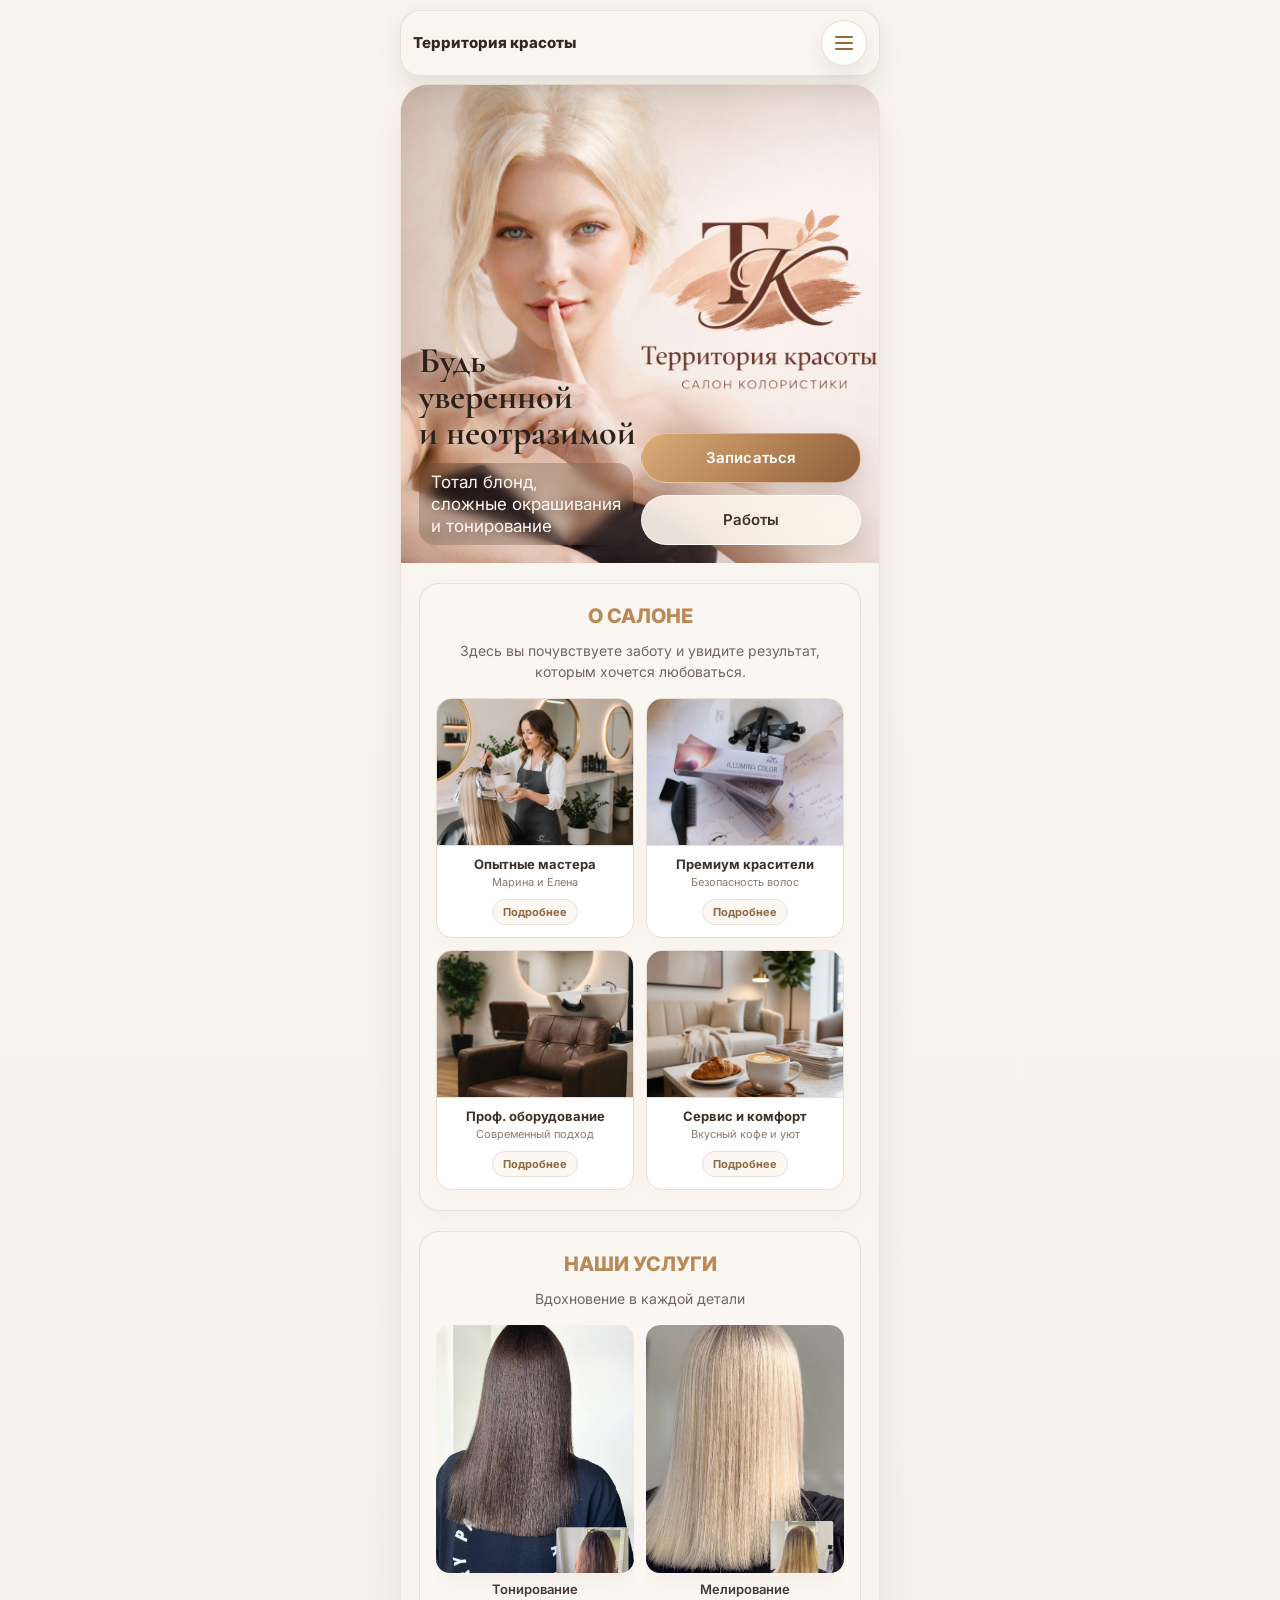
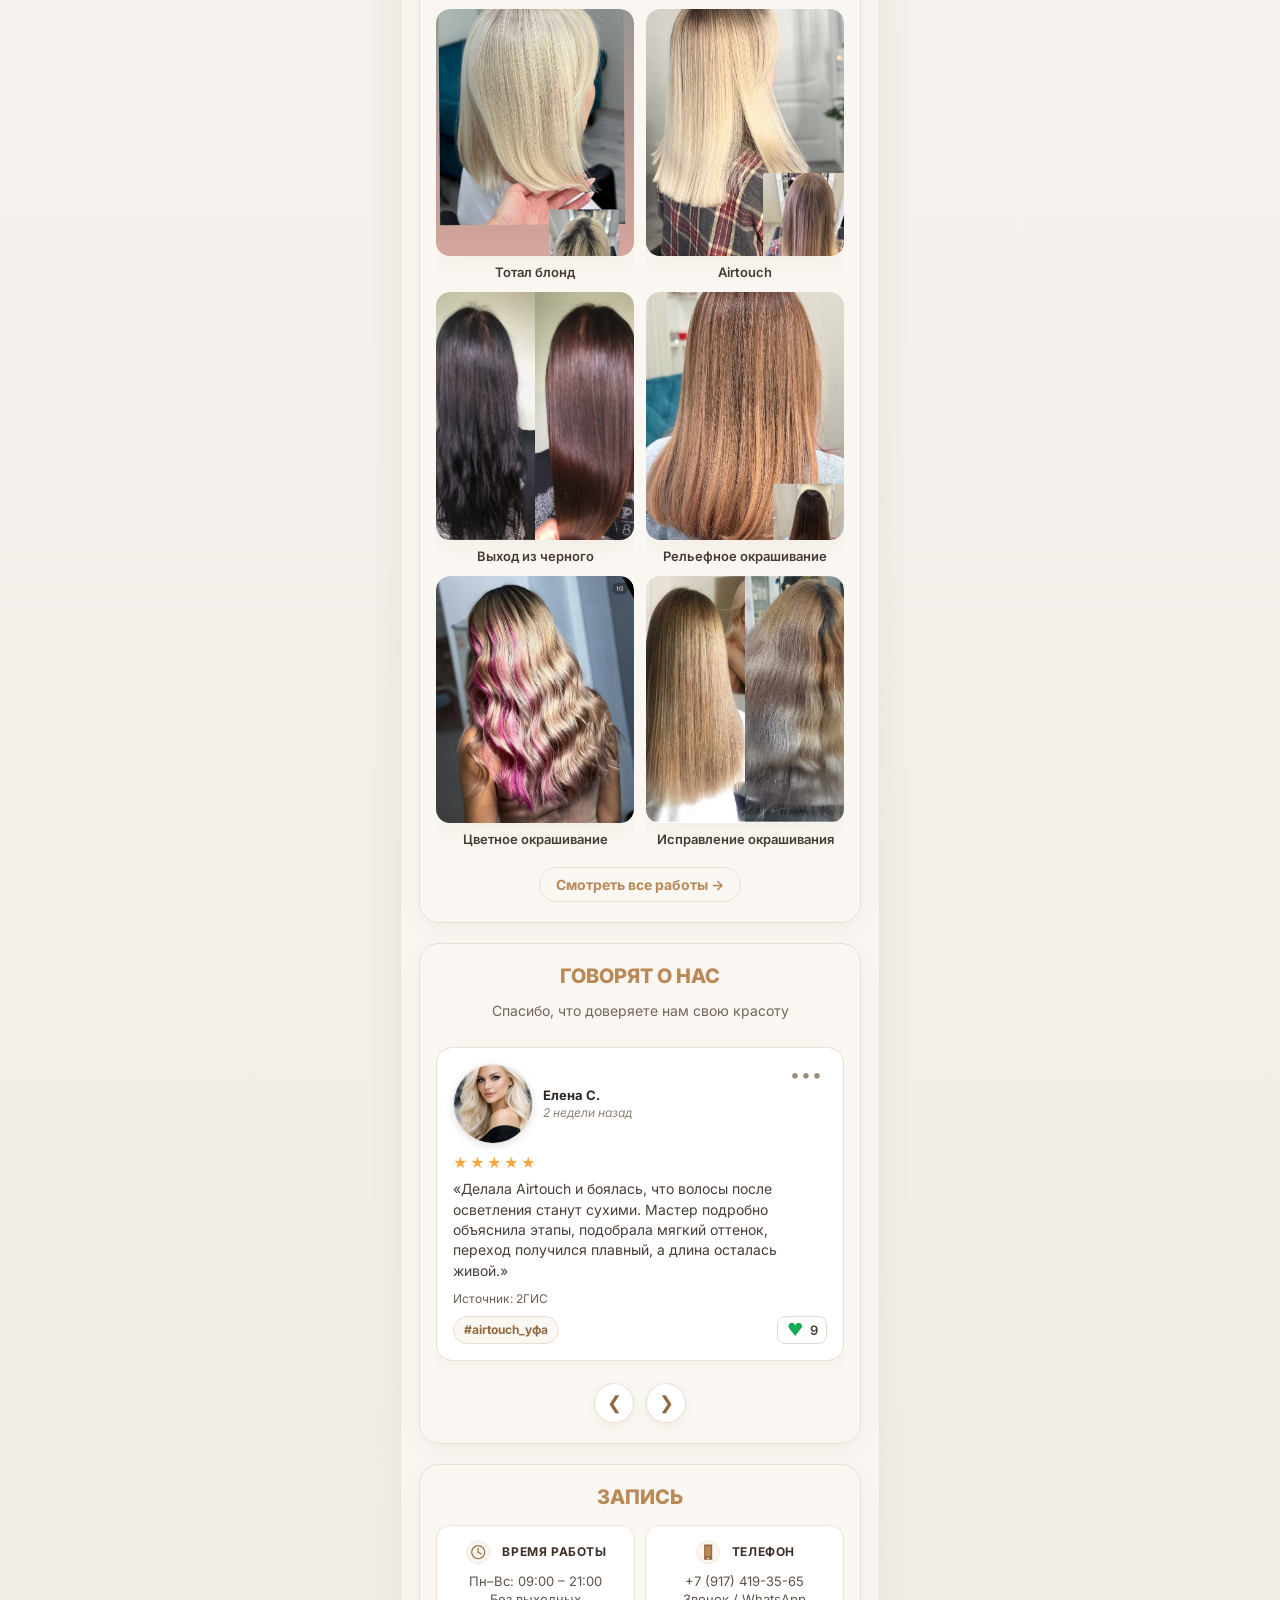
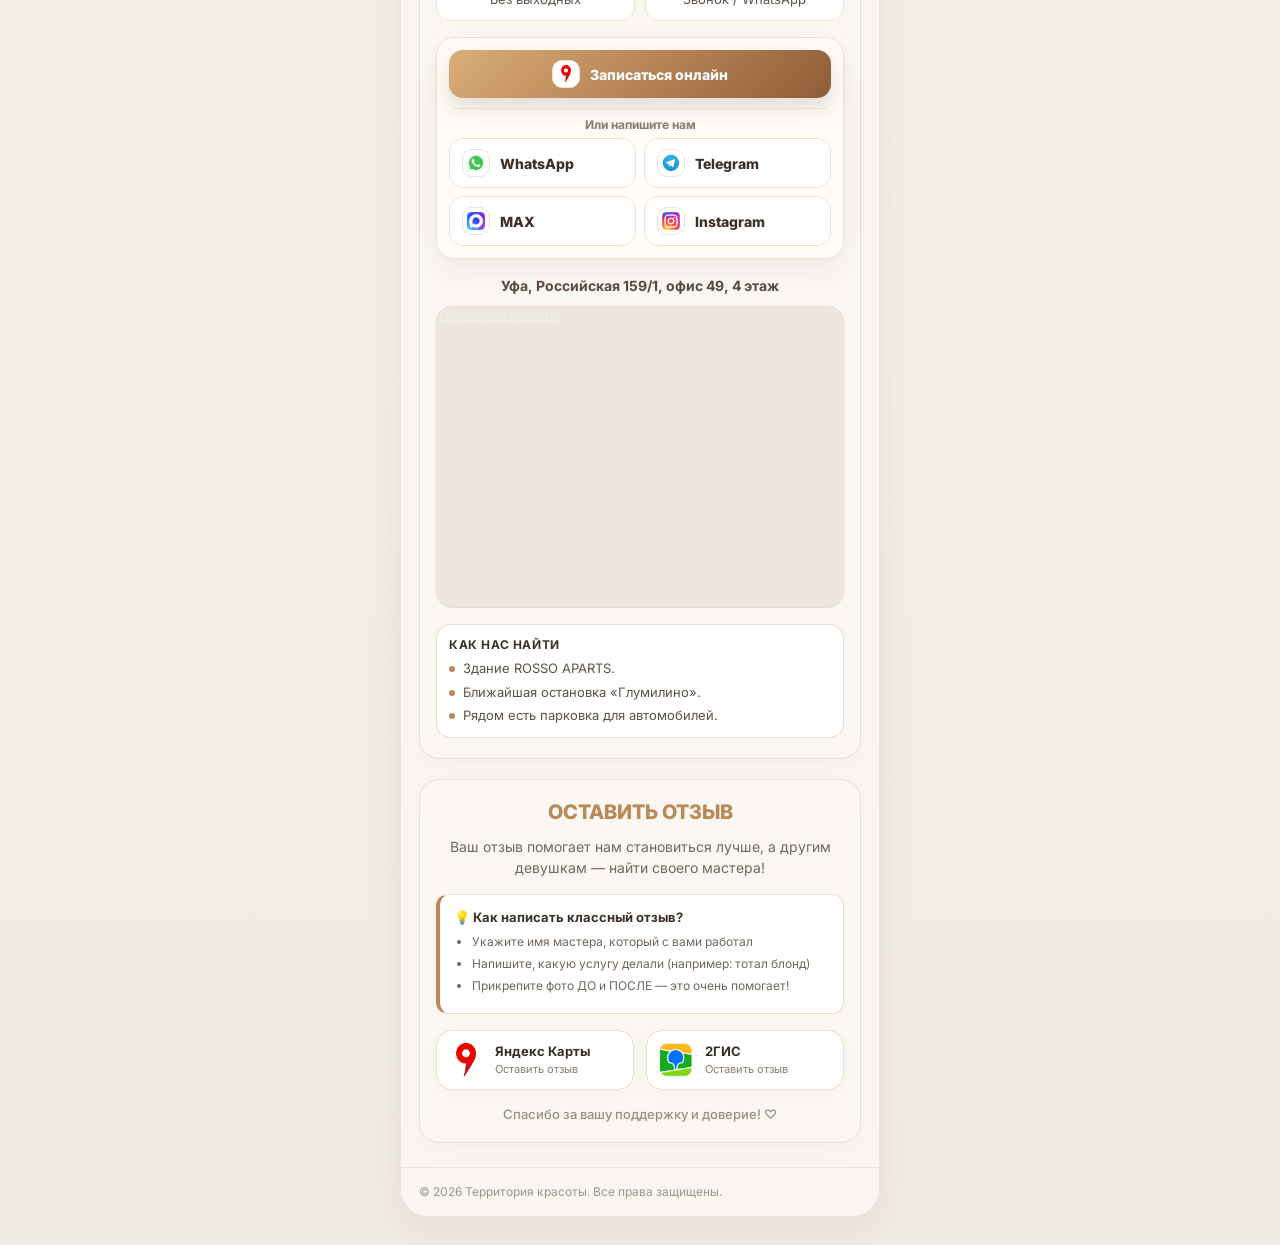
==== commit 9e872ae5: "Update index.html" ====
--- a/index.html
+++ b/index.html
@@ -2365,7 +2365,7 @@
           <div class="contacts-booking-card">
             <a class="booking-primary" href="https://yandex.ru/business/widget/request/company/125972859834" target="_blank" rel="noopener noreferrer">
               <span class="booking-icon"><img src="assets/img/icons/yandex.png" alt=""></span>
-              <span>Записаться онлайнн</span>
+              <span>Записаться онлайн</span>
             </a>
             <div class="booking-divider"></div>
             <div class="booking-caption">Или напишите нам</div>
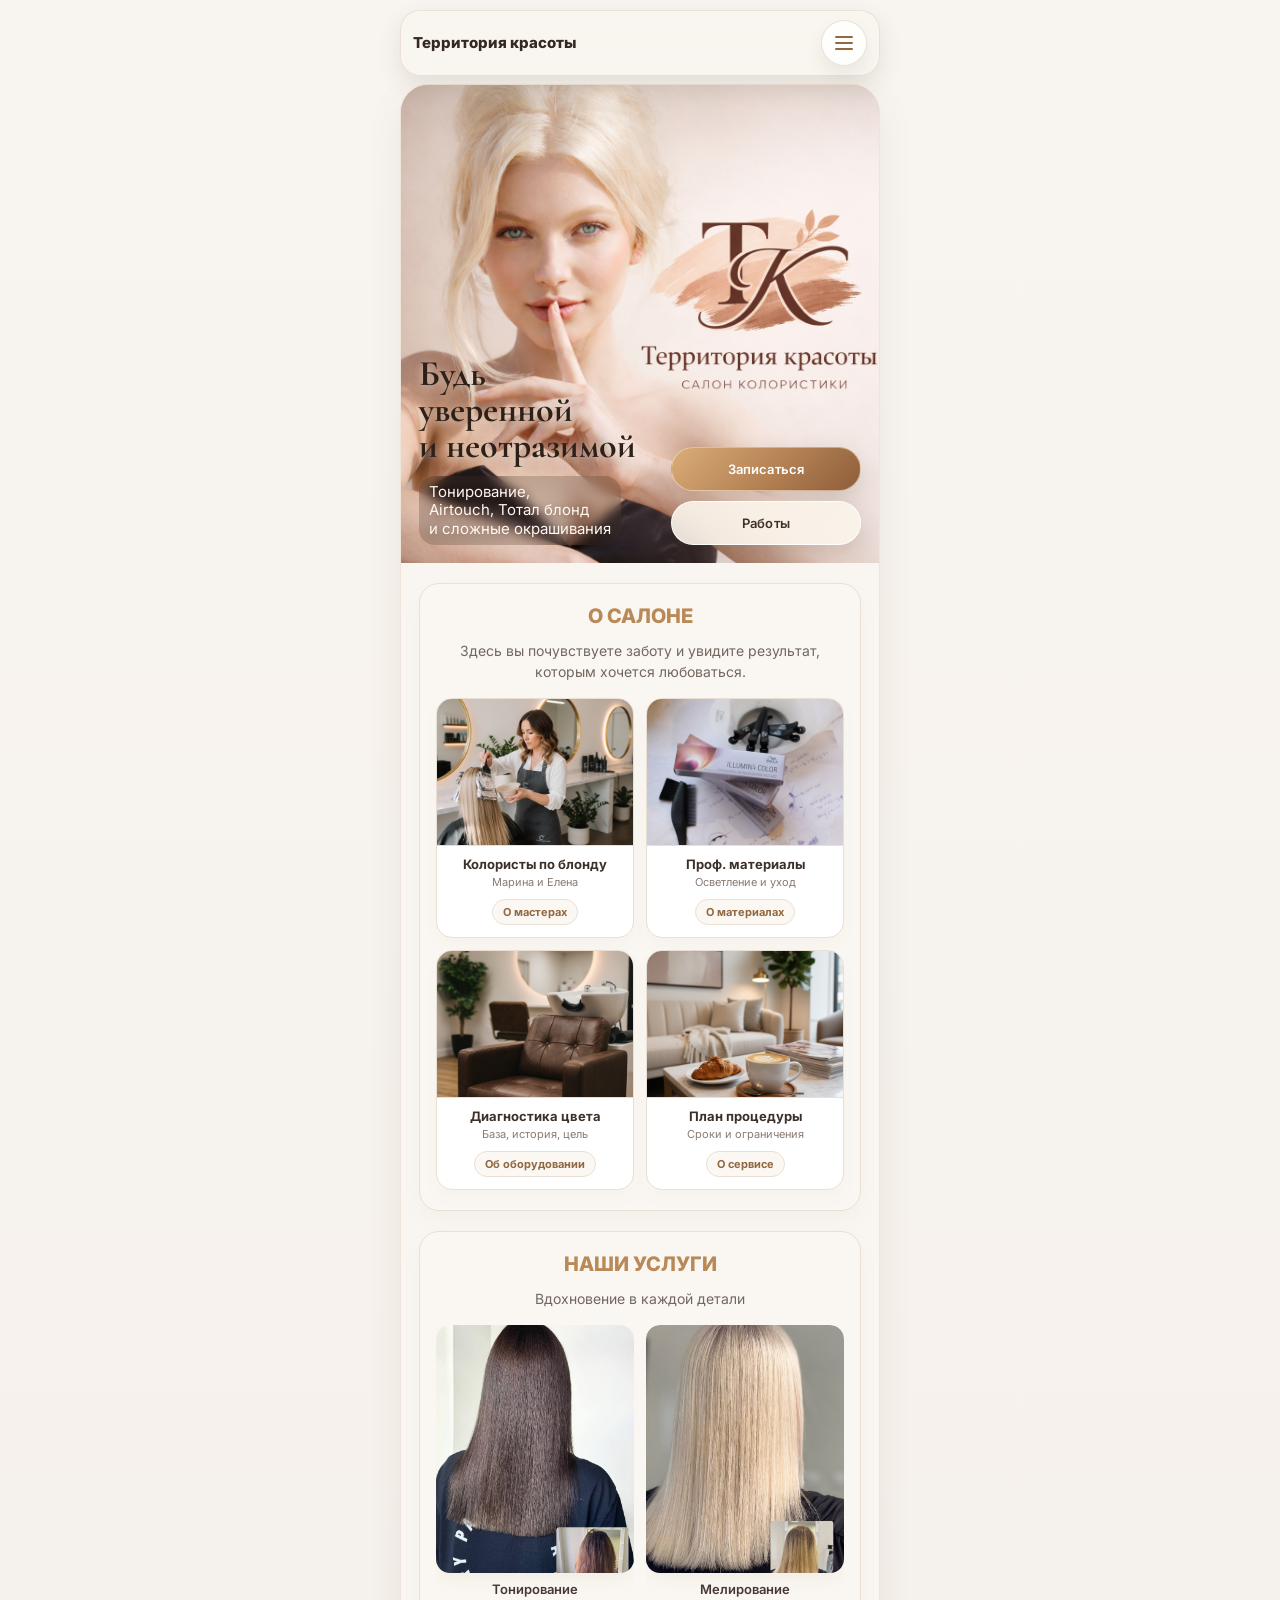
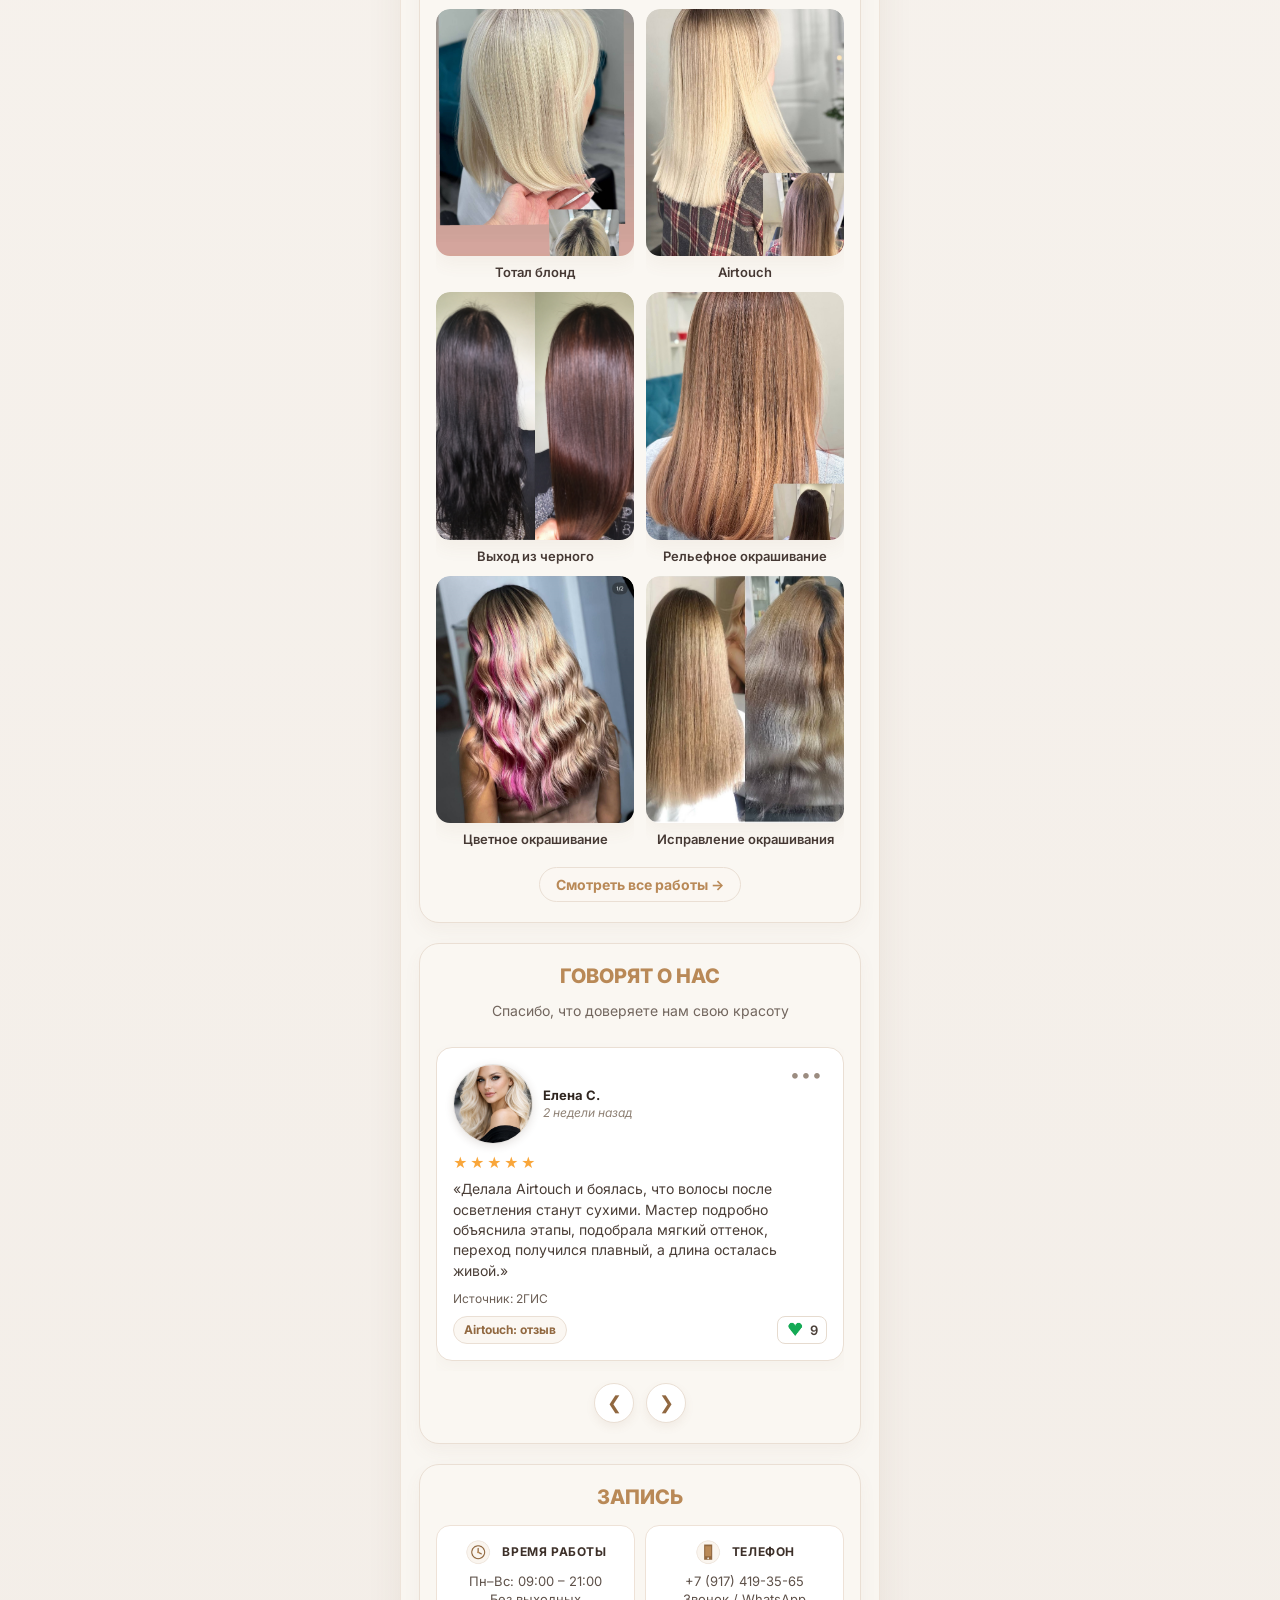
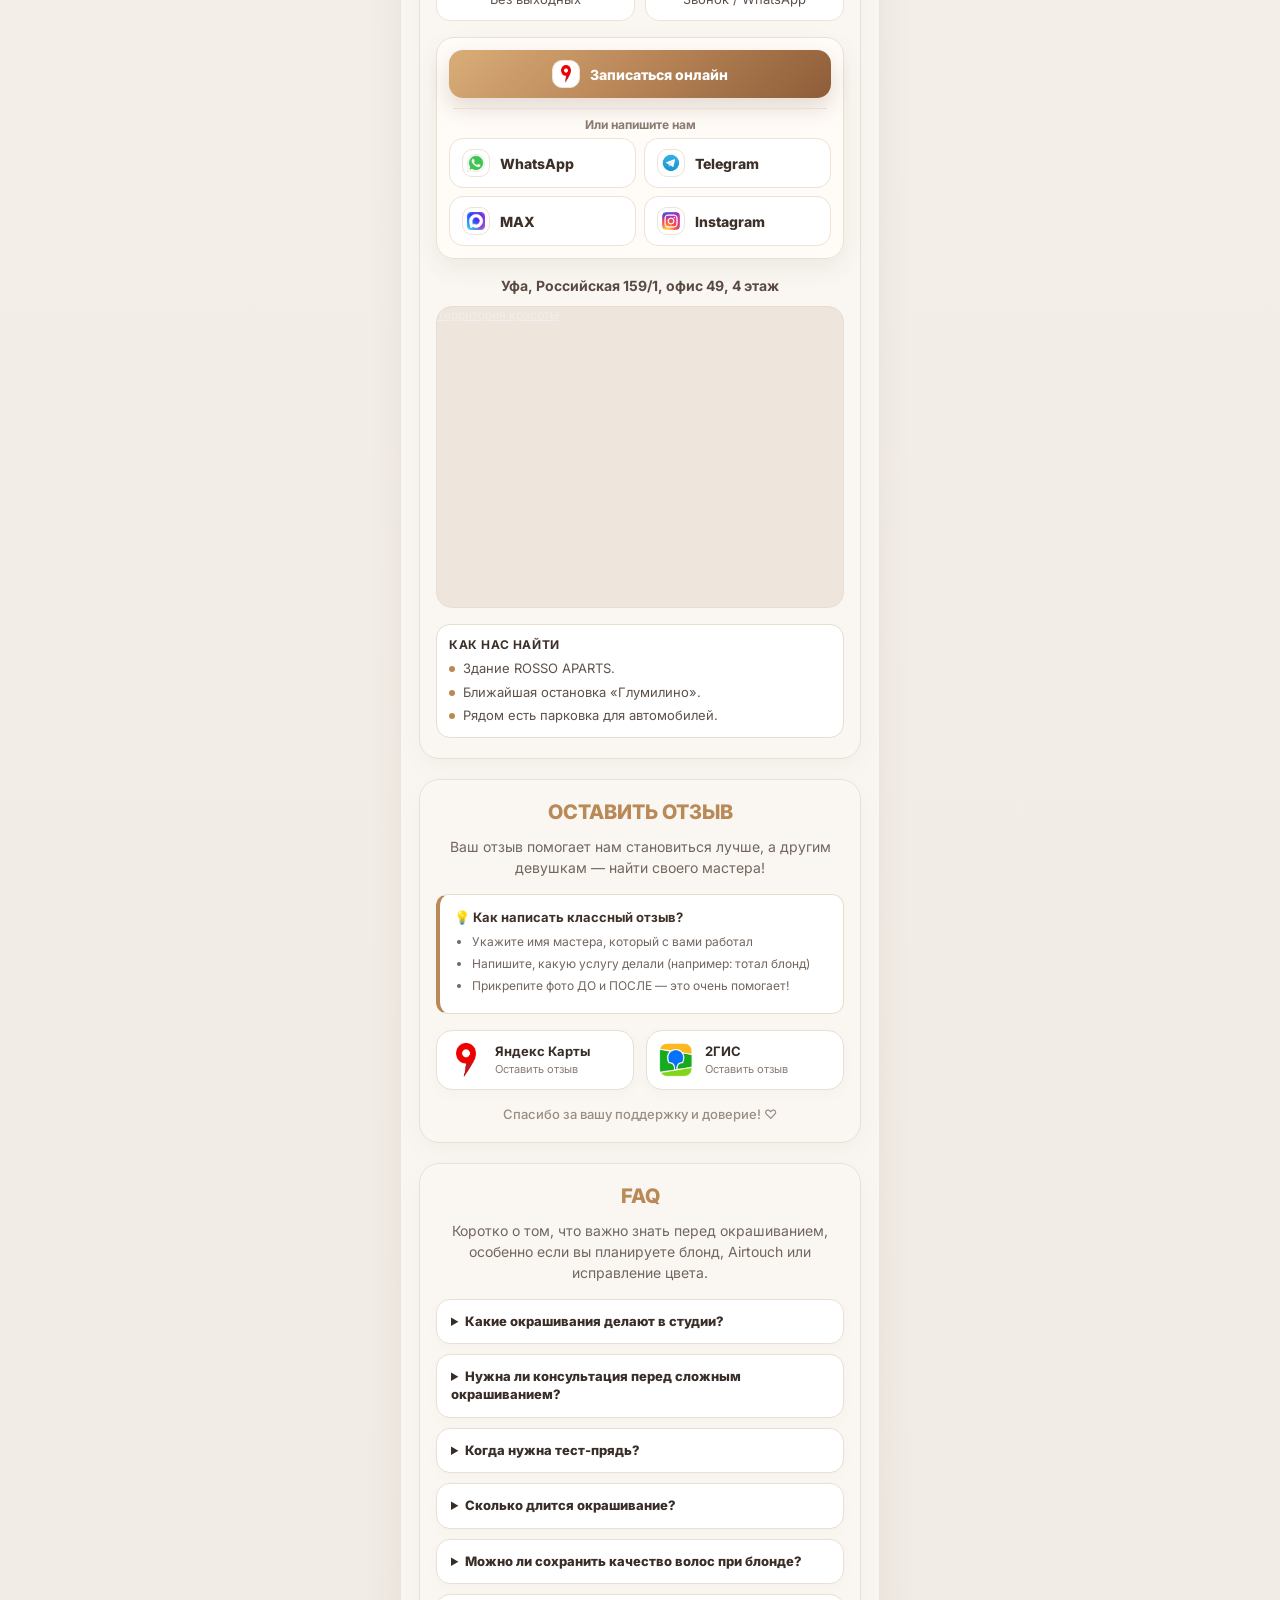
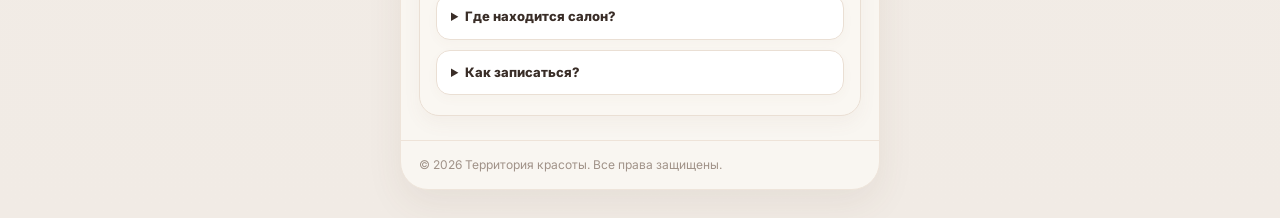
==== commit 6b08058d: "update 23.04 update 23.04 - правки текста, CEO и GEO, кнопки записаться" ====
--- a/index.html
+++ b/index.html
@@ -1,2596 +1,2742 @@
-<!DOCTYPE html>
-<html lang="ru">
-<head>
-  <meta charset="UTF-8" />
-  <meta name="viewport" content="width=device-width, initial-scale=1.0" />
-  <title>Сложное окрашивание и тотал блонд в Уфе | Салон Территория красоты</title>
-  <meta name="description" content="Студия колористики в Уфе (Глумилино). Тотал блонд, Airtouch, шатуш, выход из черного и тонирование. Безопасные красители, опытные мастера. Запись онлайн!" />
-  <!-- Open Graph для красивых ссылок в WhatsApp/Telegram -->
-  <meta property="og:title" content="Салон колористики в Уфе — Территория красоты" />
-  <meta property="og:description" content="Идеальный блонд и сложные техники окрашивания. Запишитесь на консультацию к топ-мастеру." />
-  <meta property="og:image" content="https://bestcolorufa.ru/assets/img/common/hero.png" />
-  <meta property="og:type" content="website" />
-  <meta property="og:locale" content="ru_RU" />
-  <link rel="canonical" href="https://bestcolorufa.ru/" />
+﻿<!DOCTYPE html>
+<html lang="ru">
+<head>
+  <meta charset="UTF-8" />
+  <meta name="viewport" content="width=device-width, initial-scale=1.0" />
+  <title>Студия колористики в Уфе: блонд, Airtouch и сложное окрашивание | Территория красоты</title>
+  <meta name="description" content="Территория красоты в Уфе, район Глумилино: тотал блонд, Airtouch, мелирование, тонирование и исправление цвета. Консультация, тест-прядь по показаниям, запись онлайн." />
+  <!-- Open Graph для красивых ссылок в WhatsApp/Telegram -->
+  <meta property="og:title" content="Территория красоты — студия колористики в Уфе" />
+  <meta property="og:description" content="Блонд, Airtouch, тонирование и сложные окрашивания с консультацией колориста в районе Глумилино." />
+  <meta property="og:image" content="https://bestcolorufa.ru/assets/img/common/hero.png" />
+  <meta property="og:type" content="website" />
+  <meta property="og:locale" content="ru_RU" />
+  <link rel="canonical" href="https://bestcolorufa.ru/" />
   <script type="application/ld+json">
-{
-    "@context":  "https://schema.org",
-    "@type":  "BeautySalon",
-    "@id":  "https://bestcolorufa.ru/#beauty-salon",
-    "name":  "Территория красоты",
-    "description":  "Студия колористики в Уфе: тотал блонд, Airtouch, мелирование, тонирование, выход из черного и сложное окрашивание.",
-    "url":  "https://bestcolorufa.ru/",
-    "image":  "https://bestcolorufa.ru/assets/img/common/hero.png",
-    "telephone":  "+79174193565",
-    "priceRange":  "₽₽",
-    "address":  {
-                    "@type":  "PostalAddress",
-                    "streetAddress":  "Российская 159/1, офис 49",
-                    "addressLocality":  "Уфа",
-                    "addressCountry":  "RU"
-                },
-    "geo":  {
-                "@type":  "GeoCoordinates",
-                "latitude":  54.77194,
-                "longitude":  56.03422
-            },
-    "openingHoursSpecification":  [
-                                      {
-                                          "@type":  "OpeningHoursSpecification",
-                                          "dayOfWeek":  [
-                                                            "Monday",
-                                                            "Tuesday",
-                                                            "Wednesday",
-                                                            "Thursday",
-                                                            "Friday",
-                                                            "Saturday",
-                                                            "Sunday"
-                                                        ],
-                                          "opens":  "09:00",
-                                          "closes":  "21:00"
-                                      }
-                                  ],
-    "areaServed":  {
-                       "@type":  "City",
-                       "name":  "Уфа"
-                   },
-    "employee":  [
-                     {
-                         "@type":  "Person",
-                         "name":  "Марина",
-                         "jobTitle":  "Топ-колорист",
-                         "description":  "Специалист по тотал блонду, Airtouch, бережному осветлению и выходу из темного."
-                     },
-                     {
-                         "@type":  "Person",
-                         "name":  "Елена",
-                         "jobTitle":  "Колорист",
-                         "description":  "Специалист по мелированию, тонированию, рельефным техникам и поддержанию чистого оттенка."
-                     }
-                 ],
-    "sameAs":  [
-                   "https://instagram.com/mak.marina",
-                   "https://t.me/makmarinaa",
-                   "https://wa.me/79174193565",
-                   "https://yandex.com/maps/org/territoriya_krasoty/125972859834/"
-               ],
-    "makesOffer":  [
-                       {
-                           "@type":  "Offer",
-                           "itemOffered":  {
-                                               "@type":  "Service",
-                                               "name":  "Тотал блонд"
-                                           }
-                       },
-                       {
-                           "@type":  "Offer",
-                           "itemOffered":  {
-                                               "@type":  "Service",
-                                               "name":  "Airtouch"
-                                           }
-                       },
-                       {
-                           "@type":  "Offer",
-                           "itemOffered":  {
-                                               "@type":  "Service",
-                                               "name":  "Тонирование волос"
-                                           }
-                       },
-                       {
-                           "@type":  "Offer",
-                           "itemOffered":  {
-                                               "@type":  "Service",
-                                               "name":  "Мелирование волос"
-                                           }
-                       },
-                       {
-                           "@type":  "Offer",
-                           "itemOffered":  {
-                                               "@type":  "Service",
-                                               "name":  "Выход из черного"
-                                           }
-                       },
-                       {
-                           "@type":  "Offer",
-                           "itemOffered":  {
-                                               "@type":  "Service",
-                                               "name":  "Рельефное окрашивание"
-                                           }
-                       },
-                       {
-                           "@type":  "Offer",
-                           "itemOffered":  {
-                                               "@type":  "Service",
-                                               "name":  "Цветное окрашивание"
-                                           }
-                       },
-                       {
-                           "@type":  "Offer",
-                           "itemOffered":  {
-                                               "@type":  "Service",
-                                               "name":  "Исправление окрашивания"
-                                           }
-                       }
-                   ]
-}
+{
+  "@context": "https://schema.org",
+  "@graph": [
+    {
+      "@type": "Organization",
+      "@id": "https://bestcolorufa.ru/#organization",
+      "name": "Территория красоты",
+      "url": "https://bestcolorufa.ru/",
+      "logo": "https://bestcolorufa.ru/assets/img/common/logo-mark.png",
+      "image": "https://bestcolorufa.ru/assets/img/common/hero.png",
+      "telephone": "+79174193565",
+      "sameAs": [
+        "https://instagram.com/mak.marina",
+        "https://t.me/makmarinaa",
+        "https://wa.me/79174193565",
+        "https://yandex.com/maps/org/territoriya_krasoty/125972859834/"
+      ]
+    },
+    {
+      "@type": "BeautySalon",
+      "@id": "https://bestcolorufa.ru/#beauty-salon",
+      "name": "Территория красоты",
+      "description": "Студия колористики в Уфе в районе Глумилино: тотал блонд, Airtouch, мелирование, тонирование, выход из темного и исправление окрашивания.",
+      "url": "https://bestcolorufa.ru/",
+      "image": "https://bestcolorufa.ru/assets/img/common/hero.png",
+      "telephone": "+79174193565",
+      "priceRange": "₽₽",
+      "parentOrganization": {
+        "@id": "https://bestcolorufa.ru/#organization"
+      },
+      "hasMap": "https://yandex.com/maps/org/territoriya_krasoty/125972859834/",
+      "address": {
+        "@type": "PostalAddress",
+        "streetAddress": "Российская 159/1, офис 49",
+        "addressLocality": "Уфа",
+        "addressCountry": "RU"
+      },
+      "geo": {
+        "@type": "GeoCoordinates",
+        "latitude": 54.77194,
+        "longitude": 56.03422
+      },
+      "openingHoursSpecification": [
+        {
+          "@type": "OpeningHoursSpecification",
+          "dayOfWeek": ["Monday", "Tuesday", "Wednesday", "Thursday", "Friday", "Saturday", "Sunday"],
+          "opens": "09:00",
+          "closes": "21:00"
+        }
+      ],
+      "areaServed": {
+        "@type": "City",
+        "name": "Уфа"
+      },
+      "employee": [
+        {
+          "@type": "Person",
+          "name": "Марина",
+          "jobTitle": "Топ-колорист",
+          "description": "Специалист по тотал блонду, Airtouch, выходу из темного и исправлению сложных случаев окрашивания. Работает с диагностикой базы, тест-прядью по показаниям и поэтапным планом осветления.",
+          "knowsAbout": ["тотал блонд", "Airtouch", "выход из черного", "исправление окрашивания", "сложное осветление"]
+        },
+        {
+          "@type": "Person",
+          "name": "Елена",
+          "jobTitle": "Колорист",
+          "description": "Специалист по мелированию, тонированию, рельефным техникам и поддержанию чистого оттенка блонда. Подбирает мягкие схемы обновления цвета, чтобы оттенок выглядел ухоженно и спокойно отрастал.",
+          "knowsAbout": ["мелирование", "тонирование волос", "рельефное окрашивание", "обновление блонда", "поддержание оттенка"]
+        }
+      ],
+      "sameAs": [
+        "https://instagram.com/mak.marina",
+        "https://t.me/makmarinaa",
+        "https://wa.me/79174193565",
+        "https://yandex.com/maps/org/territoriya_krasoty/125972859834/"
+      ],
+      "makesOffer": [
+        { "@type": "Offer", "itemOffered": { "@type": "Service", "name": "Тотал блонд" } },
+        { "@type": "Offer", "itemOffered": { "@type": "Service", "name": "Airtouch" } },
+        { "@type": "Offer", "itemOffered": { "@type": "Service", "name": "Тонирование волос" } },
+        { "@type": "Offer", "itemOffered": { "@type": "Service", "name": "Мелирование волос" } },
+        { "@type": "Offer", "itemOffered": { "@type": "Service", "name": "Выход из черного" } },
+        { "@type": "Offer", "itemOffered": { "@type": "Service", "name": "Рельефное окрашивание" } },
+        { "@type": "Offer", "itemOffered": { "@type": "Service", "name": "Цветное окрашивание" } },
+        { "@type": "Offer", "itemOffered": { "@type": "Service", "name": "Исправление окрашивания" } }
+      ]
+    },
+    {
+      "@type": "FAQPage",
+      "@id": "https://bestcolorufa.ru/#faq",
+      "mainEntity": [
+        {
+          "@type": "Question",
+          "name": "Какие окрашивания делают в студии?",
+          "acceptedAnswer": {
+            "@type": "Answer",
+            "text": "В студии делают тотал блонд, Airtouch, мелирование, рельефные техники, тонирование, выход из темного, цветное окрашивание и исправление неудачного цвета. Перед сложной работой мастер оценивает базу, историю окрашиваний и качество волос."
+          }
+        },
+        {
+          "@type": "Question",
+          "name": "Нужна ли консультация перед сложным окрашиванием?",
+          "acceptedAnswer": {
+            "@type": "Answer",
+            "text": "Да, консультация помогает выбрать технику, рассчитать время и понять ограничения. Особенно она нужна после домашнего окрашивания, хны, басмы, темных оттенков, пятен или осветления с повреждением длины."
+          }
+        },
+        {
+          "@type": "Question",
+          "name": "Когда нужна тест-прядь?",
+          "acceptedAnswer": {
+            "@type": "Answer",
+            "text": "Тест-прядь нужна при выходе из черного, после хны или басмы, при неизвестной истории окрашиваний, сильной сухости или пятнах. Она показывает, насколько волосы готовы к осветлению и какой результат можно получить безопасно."
+          }
+        },
+        {
+          "@type": "Question",
+          "name": "Сколько длится окрашивание?",
+          "acceptedAnswer": {
+            "@type": "Answer",
+            "text": "Тонирование обычно занимает около 1,5-2 часов, мелирование и рельефные техники - от 3 часов, Airtouch и тотал блонд - чаще 4-6 часов и больше. Точное время зависит от длины, густоты, исходной базы и цели."
+          }
+        },
+        {
+          "@type": "Question",
+          "name": "Можно ли сохранить качество волос при блонде?",
+          "acceptedAnswer": {
+            "@type": "Answer",
+            "text": "Да, если двигаться поэтапно: диагностика, мягкое осветление по возможностям волос, тонирование, уход и домашняя схема поддержки. Иногда мастер честно рекомендует не осветлять сильнее за один визит."
+          }
+        },
+        {
+          "@type": "Question",
+          "name": "Где находится салон?",
+          "acceptedAnswer": {
+            "@type": "Answer",
+            "text": "Салон находится в Уфе по адресу Российская 159/1, офис 49, 4 этаж, район Глумилино. Ближайшая остановка - Глумилино, рядом есть парковка."
+          }
+        },
+        {
+          "@type": "Question",
+          "name": "Как записаться?",
+          "acceptedAnswer": {
+            "@type": "Answer",
+            "text": "Записаться можно онлайн через виджет Яндекса, по телефону, в WhatsApp или Telegram. Если вы планируете сложное окрашивание, лучше прислать фото волос при дневном свете и пример желаемого оттенка."
+          }
+        }
+      ]
+    },
+    {
+      "@type": "BreadcrumbList",
+      "@id": "https://bestcolorufa.ru/#breadcrumbs",
+      "itemListElement": [
+        {
+          "@type": "ListItem",
+          "position": 1,
+          "name": "Главная",
+          "item": "https://bestcolorufa.ru/"
+        }
+      ]
+    }
+  ]
+}
+  </script>
+  <link rel="preconnect" href="https://fonts.googleapis.com">
+  <link rel="preconnect" href="https://fonts.gstatic.com" crossorigin>
+  <link href="https://fonts.googleapis.com/css2?family=Inter:wght@400;500;600;700;800&family=Cormorant+Garamond:wght@500;600;700&display=swap" rel="stylesheet">
+  <link rel="icon" type="image/png" href="assets/img/common/logo-mark.png">
+  <style>
+    :root {
+      --bg: #f3eee8;
+      --page: #f9f6f1;
+      --card: #f6f1eb;
+      --white: #fff;
+      --text: #332823;
+      --muted: #8f8075;
+      --line: #eadfd4;
+      --accent: #b98957;
+      --accent-dark: #916840;
+      --shadow: 0 14px 36px rgba(98, 72, 49, 0.08);
+    }
+
+    * { box-sizing: border-box; }
+    html { scroll-behavior: smooth; }
+    body {
+      margin: 0;
+      font-family: Inter, sans-serif;
+      background: linear-gradient(180deg, #f8f4ef 0%, #f1ebe5 100%);
+      color: var(--text);
+    }
+
+    img { display: block; max-width: 100%; }
+
+    .shell {
+      width: min(100%, 500px);
+      margin: 0 auto;
+      padding: 10px 10px 28px;
+    }
+
+    .phone {
+      background: var(--page);
+      border: 1px solid #eee4da;
+      border-radius: 28px;
+      box-shadow: var(--shadow);
+      overflow: hidden;
+    }
+
+    /* --- Hero Section --- */
+    .hero {
+      position: relative;
+      min-height: auto;
+      aspect-ratio: 1 / 1;
+      overflow: hidden;
+      background: #d8c9bd;
+    }
+
+    .hero-media { position: absolute; inset: 0; }
+    .hero-media img {
+      width: 100%;
+      height: 100%;
+      object-fit: contain;
+      object-position: center center;
+    }
+
+    .menu-btn {
+      position: absolute;
+      top: 18px;
+      right: 18px;
+      width: 50px;
+      height: 50px;
+      z-index: 2;
+      border-radius: 50%;
+      border: 1px solid rgba(255,255,255,0.75);
+      background: rgba(255,255,255,0.82);
+      display: grid;
+      place-items: center;
+      box-shadow: 0 10px 18px rgba(64,46,32,0.08);
+      cursor: pointer;
+      transition: transform 0.2s ease;
+    }
+    
+    .menu-btn:hover { transform: scale(1.05); }
+    .menu-btn span, .menu-btn span::before, .menu-btn span::after {
+      display: block; width: 20px; height: 2px; border-radius: 2px;
+      background: var(--accent-dark); content: ""; position: relative;
+    }
+    .menu-btn span::before { position: absolute; top: -6px; }
+    .menu-btn span::after { position: absolute; top: 6px; }
+
+    .hero-copy {
+      position: absolute;
+      left: 18px;
+      bottom: 18px;
+      z-index: 2;
+      max-width: 50%;
+      color: #2f221b;
+    }
+
+    .hero-copy h1 {
+      margin: 0;
+      font-family: "Cormorant Garamond", serif;
+      font-size: 36px;
+      font-weight: 700;
+      line-height: 1;
+      color: #2d2019;
+      text-shadow:
+        0 2px 10px rgba(255,248,240,0.72),
+        0 6px 18px rgba(72, 48, 33, 0.18);
+    }
+
+    .hero-copy .sub {
+      margin: 12px 0 0;
+      font-size: 15px;
+      line-height: 1.22;
+      display: inline-block;
+      color: #fff8f2;
+      max-width: 230px;
+      padding: 7px 10px;
+      border-radius: 16px;
+      background: rgba(70, 48, 35, 0.24);
+      backdrop-filter: blur(6px);
+      text-shadow:
+        0 2px 10px rgba(35, 21, 14, 0.35),
+        0 6px 16px rgba(35, 21, 14, 0.18);
+    }
+
+    .hero-actions {
+      position: absolute;
+      right: 18px;
+      bottom: 18px;
+      z-index: 2;
+      display: grid;
+      gap: 10px;
+      width: min(190px, 42%);
+      justify-items: stretch;
+    }
+
+    .hero-btn {
+      text-decoration: none;
+      min-height: 44px;
+      border-radius: 999px;
+      display: flex;
+      align-items: center;
+      justify-content: center;
+      padding: 0 14px;
+      font-size: 13px;
+      line-height: 1.1;
+      font-weight: 600;
+      letter-spacing: 0.01em;
+      white-space: nowrap;
+      box-shadow: 0 10px 24px rgba(58, 39, 25, 0.16);
+      transition: transform 0.2s ease, opacity 0.2s ease;
+    }
+
+    .hero-btn:hover { transform: translateY(-2px); opacity: 0.95; }
+    .hero-btn.primary {
+      color: #fff;
+      background: linear-gradient(135deg, #d9ad78 0%, #b98658 48%, #8e5d38 100%);
+      border: 1px solid rgba(255,244,230,0.45);
+    }
+    .hero-btn.secondary {
+      color: #3f3028;
+      background: rgba(251, 244, 236, 0.9);
+      backdrop-filter: blur(10px);
+      border: 1px solid rgba(255,255,255,0.82);
+    }
+
+    /* --- Common Sections --- */
+    .section { padding: 20px 18px 0; }
+    .section:last-child { padding-bottom: 20px; }
+
+    .eyebrow {
+      text-align: center; display: block; margin: 0 auto 12px auto;
+      color: var(--accent); text-transform: uppercase; font-weight: 800; font-size: 20px;
+    }
+    .desc {
+      margin: 0 auto; max-width: 800px; text-align: center;
+      color: #72665e; font-size: 14px; line-height: 1.5;
+    }
+    .contacts-card {
+      background: #faf7f2; border: 1px solid var(--line);
+      border-radius: 20px; padding: 20px 16px; box-shadow: 0 8px 18px rgba(135, 104, 76, 0.05);
+    }
+
+    /* --- ОБНОВЛЕНО: О салоне (4 плашки с фото) --- */
+    .about-grid {
+      display: grid;
+      grid-template-columns: repeat(2, 1fr);
+      gap: 12px;
+      margin-top: 16px;
+    }
+
+    .about-card {
+      background: #fff;
+      border: 1px solid var(--line);
+      border-radius: 16px;
+      overflow: hidden;
+      box-shadow: 0 8px 16px rgba(135, 104, 76, 0.03);
+      transition: transform 0.3s ease;
+    }
+
+    a.about-card {
+      display: block;
+      color: inherit;
+      text-decoration: none;
+    }
+
+    a.about-card::after {
+      content: attr(data-more);
+      display: block;
+      width: fit-content;
+      margin: 0 auto 12px;
+      padding: 5px 10px;
+      border-radius: 999px;
+      background: #fbf7f2;
+      border: 1px solid var(--line);
+      color: var(--accent-dark);
+      font-size: 11px;
+      font-weight: 700;
+    }
+    
+    .about-card:hover { transform: translateY(-3px); }
+
+    .about-card img {
+      width: 100%;
+      aspect-ratio: 4/3;
+      object-fit: cover;
+      border-bottom: 1px solid var(--line);
+    }
+
+    .about-card-text {
+      padding: 10px;
+      text-align: center;
+    }
+
+    .about-card-text .title {
+      font-size: 13px;
+      font-weight: 700;
+      color: #3c3029;
+      margin-bottom: 4px;
+    }
+
+    .about-card-text .subdesc {
+      font-size: 11px;
+      color: #8a7b71;
+      line-height: 1.2;
+    }
+
+    .faq-list {
+      display: grid;
+      gap: 10px;
+      margin-top: 16px;
+    }
+
+    .faq-item {
+      background: #fff;
+      border: 1px solid var(--line);
+      border-radius: 14px;
+      padding: 0 14px;
+      text-align: left;
+      box-shadow: 0 4px 12px rgba(135, 104, 76, 0.03);
+    }
+
+    .faq-item summary {
+      cursor: pointer;
+      color: #392d27;
+      font-size: 13px;
+      font-weight: 800;
+      line-height: 1.35;
+      padding: 13px 0;
+    }
+
+    .faq-item p {
+      margin: 0;
+      padding: 0 0 13px;
+      color: #72665e;
+      font-size: 12px;
+      line-height: 1.55;
+    }
+
+
+    /* --- Услуги (Галерея) --- */
+    .gallery { display: grid; grid-template-columns: repeat(2, 1fr); gap: 12px; margin-top: 16px; }
+    .work-card { overflow: hidden; border-radius: 14px; cursor: pointer; text-decoration: none; display: block; }
+    .work-card img {
+      width: 100%; aspect-ratio: 0.8; object-fit: cover; border-radius: 14px;
+      box-shadow: 0 8px 18px rgba(135, 104, 76, 0.06); transition: transform 0.3s ease;
+    }
+    .work-card:hover img { transform: scale(1.05); }
+    .work-card p {
+      margin: 8px 2px 0; font-size: 13px; color: #463934; font-weight: 600; text-align: center;
+    }
+
+    .link-more-wrapper { text-align: center; margin-top: 20px; }
+    .link-more {
+      text-decoration: none; color: var(--accent); font-size: 14px; font-weight: 700;
+      display: inline-block; padding: 8px 16px; border-radius: 20px;
+      background: #fbf7f2; border: 1px solid var(--line); transition: background 0.2s ease;
+    }
+    .link-more:hover { background: #f1ebd8; }
+
+    /* --- ОБНОВЛЕНО: Отзывы клиентов (Карусель со стрелками) --- */
+    .slider-container {
+      position: relative;
+      margin-top: 16px;
+    }
+
+    .reviews-slider {
+      display: flex;
+      overflow-x: auto;
+      scroll-snap-type: x mandatory;
+      gap: 12px;
+      padding: 10px 0;
+      scroll-behavior: smooth; /* Плавный скролл для стрелок */
+    }
+    
+    .reviews-slider::-webkit-scrollbar { display: none; }
+    
+    .review-item {
+      flex: 0 0 100%; /* Карточка занимает всю ширину контейнера */
+      scroll-snap-align: center;
+      background: #fff;
+      border: 1px solid var(--line);
+      border-radius: 16px;
+      padding: 16px;
+      box-shadow: 0 6px 16px rgba(135, 104, 76, 0.04);
+    }
+
+    .review-head {
+      display: flex;
+      justify-content: space-between;
+      align-items: flex-start;
+      margin-bottom: 10px;
+    }
+
+    .review-author {
+      font-size: 12px;
+      color: #3c3029;
+      display: flex;
+      align-items: center;
+      gap: 10px;
+      min-width: 0;
+    }
+
+    .review-author img {
+      width: 80px;
+      height: 80px;
+      border-radius: 50%;
+      object-fit: cover;
+      border: 1px solid rgba(80, 56, 35, 0.14);
+      box-shadow: 0 2px 8px rgba(70, 49, 33, 0.14);
+      flex-shrink: 0;
+    }
+
+    .review-user-meta { min-width: 0; }
+    .review-user-name { font-weight: 700; font-size: 13px; color: #302620; line-height: 1.2; }
+    .review-date {
+      font-size: 12px;
+      color: #8e8074;
+      font-style: italic;
+      margin-top: 2px;
+      line-height: 1.2;
+    }
+
+    .review-more {
+      color: #9b8c80;
+      letter-spacing: 1px;
+      font-size: 18px;
+      line-height: 1;
+      padding: 2px 4px;
+      user-select: none;
+    }
+
+    .stars { color: #f9a63a; font-size: 14px; margin-bottom: 8px; letter-spacing: 2px; }
+    .review-text {
+      font-size: 14px;
+      color: #4a3e37;
+      line-height: 1.45;
+      margin-bottom: 10px;
+      min-height: 74px;
+    }
+
+
+    .review-source {
+      font-size: 12px;
+      color: #6c5f56;
+      margin-bottom: 10px;
+    }
+
+
+    .review-footer {
+      display: flex;
+      align-items: center;
+      justify-content: space-between;
+      gap: 10px;
+      margin-top: 10px;
+      flex-wrap: wrap;
+    }
+
+    .review-service-link {
+      display: inline-flex;
+      align-items: center;
+      min-height: 28px;
+      padding: 5px 10px;
+      border-radius: 999px;
+      background: #fbf7f2;
+      border: 1px solid #eadfd4;
+      color: var(--accent-dark);
+      font-size: 12px;
+      font-weight: 700;
+      text-decoration: none;
+    }
+
+    .review-service-link:hover {
+      background: #f1ebd8;
+    }
+    .review-like-box {
+      display: inline-flex;
+      align-items: center;
+      gap: 6px;
+      border: 1px solid #e6dbcf;
+      border-radius: 8px;
+      padding: 4px 8px;
+      background: #fff;
+      font-size: 13px;
+      color: #4a3f38;
+      font-weight: 600;
+    }
+
+    .review-like-box img {
+      width: 18px;
+      height: 18px;
+      object-fit: contain;
+    }
+
+    .slider-arrows {
+      display: flex;
+      justify-content: center;
+      gap: 12px;
+      margin-top: 12px;
+    }
+
+    .arrow-btn {
+      width: 40px; height: 40px;
+      border-radius: 50%;
+      background: #fff;
+      border: 1px solid var(--line);
+      color: var(--accent-dark);
+      font-size: 18px;
+      display: grid;
+      place-items: center;
+      cursor: pointer;
+      box-shadow: 0 4px 10px rgba(135, 104, 76, 0.08);
+      transition: all 0.2s ease;
+    }
+
+    .arrow-btn:hover { background: var(--card); transform: scale(1.05); }
+
+    /* --- ЗАПИСЬ И СОЦСЕТИ --- */
+    .address {
+      display: flex; align-items: center; gap: 8px; color: #594942;
+      font-weight: 700; margin-bottom: 12px; font-size: 14px; text-align: center; justify-content: center;
+    }
+    .map { border-radius: 16px; overflow: hidden; border: 1px solid #e7ddd3; margin-bottom: 16px; background: #eee5dc; }
+    .contact-meta { display: grid; grid-template-columns: 1fr 1fr; gap: 10px; margin: 16px 0; color: #5e5149; font-size: 13px; line-height: 1.4; }
+    .meta-box { background: #fff; border: 1px solid #eee2d7; border-radius: 14px; padding: 12px; text-align: center; }
+    .meta-box strong { display: block; color: #3d3029; font-size: 12px; margin-bottom: 4px; text-transform: uppercase; letter-spacing: 0.05em; }
+    .meta-title {
+      display: flex;
+      align-items: center;
+      justify-content: center;
+      gap: 10px;
+      margin-bottom: 6px;
+    }
+    .meta-title img {
+      width: 28px;
+      height: 28px;
+      object-fit: contain;
+      flex-shrink: 0;
+    }
+    .meta-title strong {
+      margin: 0;
+      line-height: 1;
+    }
+    .location-extra {
+      margin-top: 12px;
+      border: 1px solid #e8ddcf;
+      border-radius: 14px;
+      background: #fff;
+      padding: 12px;
+    }
+    .location-extra-title {
+      margin: 0 0 8px;
+      color: #3d3029;
+      font-size: 12px;
+      font-weight: 700;
+      text-transform: uppercase;
+      letter-spacing: 0.05em;
+    }
+    .location-extra-item {
+      display: flex;
+      align-items: center;
+      gap: 8px;
+      font-size: 13px;
+      color: #5e5149;
+      line-height: 1.35;
+    }
+    .location-extra-item + .location-extra-item { margin-top: 6px; }
+    .location-extra-dot {
+      width: 6px;
+      height: 6px;
+      border-radius: 50%;
+      background: var(--accent);
+      flex-shrink: 0;
+    }
+
+    .booking-form-link {
+      display: flex;
+      align-items: center;
+      justify-content: center;
+      min-height: 48px;
+      margin: 0 0 12px;
+      padding: 0 18px;
+      border-radius: 999px;
+      background: linear-gradient(135deg, #d9ad78 0%, #b98658 48%, #8e5d38 100%);
+      color: #fff;
+      text-decoration: none;
+      font-size: 14px;
+      font-weight: 700;
+      box-shadow: 0 10px 22px rgba(105, 71, 43, 0.14);
+      transition: transform 0.2s ease, opacity 0.2s ease;
+    }
+
+    .booking-form-link:hover {
+      transform: translateY(-2px);
+      opacity: 0.95;
+    }
+    
+    /* ОБНОВЛЕНО: Белые кнопки соцсетей с иконками из папки */
+
+    .contacts-booking-card {
+      margin: 16px 0 18px;
+      padding: 12px;
+      border-radius: 18px;
+      background: rgba(255, 252, 248, 0.92);
+      border: 1px solid #eadfd4;
+      box-shadow: 0 10px 24px rgba(64, 46, 32, 0.07);
+    }
+
+    .contacts-booking-card .booking-primary,
+    .contacts-booking-card .booking-option {
+      min-height: 48px;
+    }
+
+    .contacts-messenger-grid {
+      display: grid;
+      grid-template-columns: 1fr 1fr;
+      gap: 8px;
+    }
+
+    .contacts-messenger-grid .booking-option {
+      min-height: 46px;
+      background: #fff;
+      border: 1px solid #efe2d7;
+    }
+
+    @media (max-width: 360px) {
+      .contacts-messenger-grid { grid-template-columns: 1fr; }
+    }
+    .socials { display: grid; grid-template-columns: repeat(3, 1fr); gap: 10px; margin-bottom: 20px; }
+    .social {
+      text-decoration: none; min-height: 44px; border-radius: 12px;
+      display: flex; align-items: center; justify-content: center; gap: 6px;
+      background: #fff; border: 1px solid var(--line);
+      color: #3c3029; font-size: 12px; font-weight: 700;
+      box-shadow: 0 4px 12px rgba(135, 104, 76, 0.04); transition: transform 0.2s ease;
+    }
+    .social:hover { transform: translateY(-2px); box-shadow: 0 8px 16px rgba(135, 104, 76, 0.08); }
+    .social img { width: 20px; height: 20px; object-fit: contain; }
+
+    /* --- ОСТАВИТЬ ОТЗЫВ --- */
+    .review-guide {
+      background: #fff; border: 1px solid #e8dec8; border-left: 4px solid var(--accent);
+      border-radius: 12px; padding: 14px; margin: 16px 0; text-align: left;
+    }
+    .review-guide strong { display: block; color: #3c3029; font-size: 13px; margin-bottom: 8px; }
+    .review-guide ul { margin: 0; padding-left: 18px; color: #72665e; font-size: 12px; line-height: 1.5; }
+    .review-guide li { margin-bottom: 4px; }
+
+    .review-buttons { display: grid; grid-template-columns: 1fr 1fr; gap: 12px; margin-top: 16px; }
+    .review-btn {
+      text-decoration: none; background: #fff; border: 1px solid var(--line);
+      border-radius: 16px; padding: 12px; display: flex; align-items: center;
+      gap: 12px; box-shadow: 0 4px 12px rgba(135, 104, 76, 0.04); transition: transform 0.2s ease;
+    }
+    .review-btn:hover { transform: translateY(-2px); box-shadow: 0 8px 20px rgba(135, 104, 76, 0.08); }
+    
+    /* Иконки карт из папки */
+    .review-icon-img { width: 34px; height: 34px; object-fit: contain; flex-shrink: 0; }
+    
+    .review-copy { min-width: 0; text-align: left;}
+    .review-copy strong { display: block; color: #392d27; font-size: 13px; line-height: 1.2; }
+    .review-copy span { display: block; color: #8a7b71; font-size: 11px; margin-top: 3px; }
+    .thanks { margin: 16px 0 0; text-align: center; color: #9a8d82; font-size: 13px; font-weight: 500; }
+
+    .aio-hidden {
+      position: absolute;
+      width: 1px;
+      height: 1px;
+      padding: 0;
+      margin: -1px;
+      overflow: hidden;
+      clip: rect(0, 0, 0, 0);
+      white-space: normal;
+      border: 0;
+    }
+
+    .footer {
+      border-top: 1px solid #eee3d8; margin-top: 24px; padding: 16px 18px;
+      display: flex; justify-content: space-between; gap: 10px;
+      color: #a09288; font-size: 12px; line-height: 1.35;
+    }
+
+    .sticky-cta {
+      position: fixed;
+      left: 50%;
+      transform: translateX(-50%);
+      bottom: 12px;
+      width: min(100% - 20px, 500px);
+      z-index: 40;
+      display: none;
+      grid-template-columns: 1.4fr 1fr;
+      gap: 8px;
+      padding: 8px;
+      border-radius: 16px;
+      background: rgba(249, 246, 241, 0.95);
+      border: 1px solid #e7ddd3;
+      box-shadow: 0 10px 24px rgba(64, 46, 32, 0.14);
+      backdrop-filter: blur(8px);
+    }
+
+    .sticky-cta a,
+    .sticky-cta button {
+      min-height: 44px;
+      border-radius: 10px;
+      display: flex;
+      align-items: center;
+      justify-content: center;
+      text-decoration: none;
+      font-size: 14px;
+      font-weight: 700;
+      padding: 0 10px;
+    }
+
+    .sticky-cta .book {
+      color: #fff;
+      background: linear-gradient(135deg, #ddaf77, #613f1c);
+    }
+
+    .sticky-cta .chat {
+      color: #3d3029;
+      background: #fff;
+      border: 1px solid #e9ded2;
+    }
+
+    /* --- Mobile Menu --- */
+    .mobile-menu {
+      position: fixed; inset: 0; background: rgba(36, 28, 24, 0.5);
+      display: flex; align-items: flex-start; justify-content: center;
+      padding: 80px 18px 18px; z-index: 70; backdrop-filter: blur(4px);
+      opacity: 0; visibility: hidden; transition: opacity 0.3s ease, visibility 0.3s ease;
+    }
+    .mobile-menu.open { opacity: 1; visibility: visible; }
+    .mobile-menu-card {
+      width: min(100%, 420px); background: #fff; border-radius: 24px;
+      border: 1px solid #efe2d7; box-shadow: 0 20px 44px rgba(56, 41, 31, 0.18);
+      padding: 16px; transform: translateY(-20px); transition: transform 0.3s ease;
+    }
+    .mobile-menu.open .mobile-menu-card { transform: translateY(0); }
+    .mobile-menu-card a {
+      display: block; text-decoration: none; color: #3d3029; font-weight: 700;
+      padding: 14px 16px; border-radius: 14px; transition: background 0.2s ease; font-size: 16px;
+    }
+    .mobile-menu-card a:hover { background: #f8f2ec; }
+
+    @media (max-width: 410px) {
+      .socials, .review-buttons, .contact-meta { grid-template-columns: 1fr; }
+  
+    .site-menu-toggle {
+      display: none;
+      width: 36px;
+      height: 36px;
+      border-radius: 50%;
+      border: 1px solid rgba(234, 223, 212, 0.96);
+      background: #fff;
+      color: var(--accent-dark);
+      place-items: center;
+      box-shadow: 0 8px 18px rgba(58, 39, 25, 0.10);
+      cursor: pointer;
+    }
+
+    .site-menu-toggle span,
+    .site-menu-toggle span::before,
+    .site-menu-toggle span::after {
+      display: block;
+      width: 18px;
+      height: 2px;
+      border-radius: 2px;
+      background: currentColor;
+      content: "";
+      position: relative;
+      transition: transform 0.2s ease, opacity 0.2s ease;
+    }
+
+    .site-menu-toggle span::before { position: absolute; top: -6px; }
+    .site-menu-toggle span::after { position: absolute; top: 6px; }
+
+    .site-menu-toggle[aria-expanded="true"] span { background: transparent; }
+    .site-menu-toggle[aria-expanded="true"] span::before { transform: translateY(6px) rotate(45deg); background: var(--accent-dark); }
+    .site-menu-toggle[aria-expanded="true"] span::after { transform: translateY(-6px) rotate(-45deg); background: var(--accent-dark); }
+
+    .mobile-menu {
+      position: fixed;
+      inset: 0;
+      z-index: 70;
+      display: flex;
+      align-items: flex-start;
+      justify-content: center;
+      padding: 82px 16px 18px;
+      background: rgba(36, 28, 24, 0.42);
+      backdrop-filter: blur(4px);
+      opacity: 0;
+      visibility: hidden;
+      transition: opacity 0.22s ease, visibility 0.22s ease;
+    }
+
+    .mobile-menu.open {
+      opacity: 1;
+      visibility: visible;
+    }
+
+    .mobile-menu-card {
+      width: min(100%, 430px);
+      padding: 12px;
+      border-radius: 18px;
+      border: 1px solid #efe2d7;
+      background: #fff;
+      box-shadow: 0 20px 44px rgba(56, 41, 31, 0.18);
+      transform: translateY(-12px);
+      transition: transform 0.22s ease;
+    }
+
+    .mobile-menu.open .mobile-menu-card { transform: translateY(0); }
+
+    .mobile-menu-card a {
+      display: flex;
+      align-items: center;
+      min-height: 42px;
+      padding: 10px 12px;
+      border-radius: 12px;
+      color: #3d3029;
+      text-decoration: none;
+      font-size: 15px;
+      font-weight: 700;
+      transition: background 0.2s ease;
+    }
+
+    .mobile-menu-card a:hover { background: #f8f2ec; }
+    .mobile-menu-card a.is-booking {
+      justify-content: center;
+      margin-top: 6px;
+      color: #fff;
+      background: linear-gradient(135deg, #d9ad78 0%, #b98658 48%, #8e5d38 100%);
+    }
+
+    .booking-dropdown {
+      position: fixed;
+      z-index: 95;
+      width: min(340px, calc(100vw - 24px));
+      padding: 12px;
+      border-radius: 18px;
+      border: 1px solid rgba(234, 223, 212, 0.96);
+      background: rgba(255, 252, 248, 0.98);
+      box-shadow: 0 22px 48px rgba(56, 41, 31, 0.20);
+      backdrop-filter: blur(14px);
+      opacity: 0;
+      visibility: hidden;
+      pointer-events: none;
+      transform: translateY(-8px) scale(0.98);
+      transition: opacity 0.18s ease, visibility 0.18s ease, transform 0.18s ease;
+    }
+
+    .booking-dropdown.open {
+      opacity: 1;
+      visibility: visible;
+      pointer-events: auto;
+      transform: translateY(0) scale(1);
+    }
+
+    .booking-primary,
+    .booking-option {
+      display: flex;
+      align-items: center;
+      gap: 10px;
+      min-height: 46px;
+      padding: 10px 12px;
+      border-radius: 14px;
+      color: #3d3029;
+      text-decoration: none;
+      font-size: 14px;
+      font-weight: 800;
+      transition: background 0.18s ease, transform 0.18s ease;
+    }
+
+    .booking-primary {
+      min-height: 52px;
+      color: #fff;
+      background: linear-gradient(135deg, #d9ad78 0%, #b98658 48%, #8e5d38 100%);
+      box-shadow: 0 10px 22px rgba(105, 71, 43, 0.18);
+    }
+
+    .booking-primary:hover,
+    .booking-option:hover {
+      transform: translateY(-1px);
+    }
+
+    .booking-option:hover { background: #f8f2ec; }
+
+    .booking-icon {
+      width: 28px;
+      height: 28px;
+      flex-shrink: 0;
+      display: grid;
+      place-items: center;
+      border-radius: 10px;
+      background: #fff;
+      border: 1px solid #efe2d7;
+    }
+
+    .booking-icon img {
+      width: 18px;
+      height: 18px;
+      object-fit: contain;
+    }
+
+    .booking-primary .booking-icon {
+      border-color: rgba(255,255,255,0.44);
+      background: rgba(255,255,255,0.18);
+    }
+
+    .booking-divider {
+      height: 1px;
+      margin: 10px 4px 8px;
+      background: #eadfd4;
+    }
+
+    .booking-caption {
+      margin: 0 4px 6px;
+      color: #8a7b71;
+      font-size: 12px;
+      font-weight: 700;
+    }
+
+    .site-book,
+    .sticky-cta button,
+    .mobile-menu-card button,
+    button.hero-btn {
+      font-family: inherit;
+      cursor: pointer;
+    }
+
+    button.site-book,
+    .sticky-cta button,
+    .mobile-menu-card button,
+    button.hero-btn {
+      border: 0;
+    }
+
+    .mobile-menu-card button {
+      width: 100%;
+      display: flex;
+      align-items: center;
+      min-height: 42px;
+      padding: 10px 12px;
+      border-radius: 12px;
+      color: #3d3029;
+      background: transparent;
+      text-align: left;
+      font-size: 15px;
+      font-weight: 700;
+      transition: background 0.2s ease;
+    }
+
+    .mobile-menu-card button:hover { background: #f8f2ec; }
+    .mobile-menu-card button.is-booking {
+      justify-content: center;
+      margin-top: 6px;
+      color: #fff;
+      background: linear-gradient(135deg, #d9ad78 0%, #b98658 48%, #8e5d38 100%);
+    }
+
+    @media (max-width: 480px) {
+      .booking-dropdown {
+        width: auto;
+        left: 12px !important;
+        right: 12px !important;
+        bottom: 78px !important;
+        top: auto !important;
+        border-radius: 20px;
+        padding: 12px;
+        transform: translateY(12px) scale(0.98);
+      }
+      .booking-dropdown.open { transform: translateY(0) scale(1); }
+      .booking-primary,
+      .booking-option { min-height: 48px; font-size: 15px; }
+    }
+    .site-header {
+        grid-template-columns: minmax(0, 1fr) auto auto;
+        gap: 8px;
+        margin-bottom: 0;
+        padding: 8px 10px;
+        border-left: 0;
+        border-right: 0;
+        border-radius: 0;
+      }
+      .site-brand img {
+        width: 28px;
+        height: 28px;
+      }
+      .site-brand span {
+        max-width: 142px;
+        font-size: 12px;
+      }
+      .site-nav {
+        grid-column: 1 / -1;
+        justify-content: flex-start;
+        gap: 3px;
+        margin: 0 -2px;
+        padding-bottom: 1px;
+      }
+      .site-nav a {
+        padding: 6px 8px;
+        font-size: 12px;
+      }
+      .site-book {
+        min-height: 34px;
+        padding: 0 10px;
+        font-size: 12px;
+      }
+      .section,
+      .hero,
+      #about,
+      #works,
+      #testimonials,
+      #contacts,
+      #reviews {
+        scroll-margin-top: 92px;
+      }
+      .shell { padding: 0 0 18px; }
+      .phone {
+        border-left: 0;
+        border-right: 0;
+        border-radius: 0;
+      }
+      .menu-btn {
+        top: 16px;
+        right: 16px;
+        width: 44px;
+        height: 44px;
+      }
+      .hero-copy {
+        left: 18px;
+        right: 18px;
+        bottom: 76px;
+        max-width: 58%;
+      }
+      .hero-copy h1 {
+        position: absolute;
+        width: 1px;
+        height: 1px;
+        margin: -1px;
+        padding: 0;
+        overflow: hidden;
+        clip: rect(0 0 0 0);
+        white-space: nowrap;
+        border: 0;
+      }
+      .hero-copy .sub {
+        margin: 0;
+        padding: 6px 9px;
+        border-radius: 12px;
+        font-size: 12px;
+        line-height: 1.18;
+        max-width: 168px;
+      }
+      .hero-actions {
+        left: 18px;
+        right: 18px;
+        bottom: 14px;
+        width: auto;
+        grid-template-columns: 1fr 1fr;
+        gap: 8px;
+      }
+      .hero-btn {
+        min-height: 38px;
+        padding: 0 12px;
+        font-size: 12px;
+        box-shadow: 0 8px 18px rgba(58, 39, 25, 0.14);
+      }
+    }
+
+    @media (max-width: 360px) {
+      .hero-copy {
+        bottom: 72px;
+        max-width: 56%;
+      }
+      .hero-actions {
+        left: 14px;
+        right: 14px;
+        gap: 7px;
+      }
+      .hero-copy .sub {
+        max-width: 148px;
+        font-size: 11px;
+      }
+      .hero-btn {
+        min-height: 38px;
+        font-size: 12px;
+      }
+    }
+
+    @media (max-width: 768px) {
+      body { padding-bottom: 66px; }
+      .sticky-cta {
+        display: grid;
+        bottom: 8px;
+        width: min(100% - 24px, 460px);
+        padding: 6px;
+        border-radius: 14px;
+      }
+      .sticky-cta a,
+    .sticky-cta button {
+        min-height: 38px;
+        border-radius: 9px;
+        font-size: 13px;
+        padding: 0 8px;
+      }
+    }
+
+
+    .site-menu-toggle {
+      display: none;
+      width: 36px;
+      height: 36px;
+      border-radius: 50%;
+      border: 1px solid rgba(234, 223, 212, 0.96);
+      background: #fff;
+      color: var(--accent-dark);
+      place-items: center;
+      box-shadow: 0 8px 18px rgba(58, 39, 25, 0.10);
+      cursor: pointer;
+    }
+
+    .site-menu-toggle span,
+    .site-menu-toggle span::before,
+    .site-menu-toggle span::after {
+      display: block;
+      width: 18px;
+      height: 2px;
+      border-radius: 2px;
+      background: currentColor;
+      content: "";
+      position: relative;
+      transition: transform 0.2s ease, opacity 0.2s ease;
+    }
+
+    .site-menu-toggle span::before { position: absolute; top: -6px; }
+    .site-menu-toggle span::after { position: absolute; top: 6px; }
+
+    .site-menu-toggle[aria-expanded="true"] span { background: transparent; }
+    .site-menu-toggle[aria-expanded="true"] span::before { transform: translateY(6px) rotate(45deg); background: var(--accent-dark); }
+    .site-menu-toggle[aria-expanded="true"] span::after { transform: translateY(-6px) rotate(-45deg); background: var(--accent-dark); }
+
+    .mobile-menu {
+      position: fixed;
+      inset: 0;
+      z-index: 70;
+      display: flex;
+      align-items: flex-start;
+      justify-content: center;
+      padding: 82px 16px 18px;
+      background: rgba(36, 28, 24, 0.42);
+      backdrop-filter: blur(4px);
+      opacity: 0;
+      visibility: hidden;
+      transition: opacity 0.22s ease, visibility 0.22s ease;
+    }
+
+    .mobile-menu.open {
+      opacity: 1;
+      visibility: visible;
+    }
+
+    .mobile-menu-card {
+      width: min(100%, 430px);
+      padding: 12px;
+      border-radius: 18px;
+      border: 1px solid #efe2d7;
+      background: #fff;
+      box-shadow: 0 20px 44px rgba(56, 41, 31, 0.18);
+      transform: translateY(-12px);
+      transition: transform 0.22s ease;
+    }
+
+    .mobile-menu.open .mobile-menu-card { transform: translateY(0); }
+
+    .mobile-menu-card a {
+      display: flex;
+      align-items: center;
+      min-height: 42px;
+      padding: 10px 12px;
+      border-radius: 12px;
+      color: #3d3029;
+      text-decoration: none;
+      font-size: 15px;
+      font-weight: 700;
+      transition: background 0.2s ease;
+    }
+
+    .mobile-menu-card a:hover { background: #f8f2ec; }
+    .mobile-menu-card a.is-booking {
+      justify-content: center;
+      margin-top: 6px;
+      color: #fff;
+      background: linear-gradient(135deg, #d9ad78 0%, #b98658 48%, #8e5d38 100%);
+    }
+
+    .booking-dropdown {
+      position: fixed;
+      z-index: 95;
+      width: min(340px, calc(100vw - 24px));
+      padding: 12px;
+      border-radius: 18px;
+      border: 1px solid rgba(234, 223, 212, 0.96);
+      background: rgba(255, 252, 248, 0.98);
+      box-shadow: 0 22px 48px rgba(56, 41, 31, 0.20);
+      backdrop-filter: blur(14px);
+      opacity: 0;
+      visibility: hidden;
+      pointer-events: none;
+      transform: translateY(-8px) scale(0.98);
+      transition: opacity 0.18s ease, visibility 0.18s ease, transform 0.18s ease;
+    }
+
+    .booking-dropdown.open {
+      opacity: 1;
+      visibility: visible;
+      pointer-events: auto;
+      transform: translateY(0) scale(1);
+    }
+
+    .booking-primary,
+    .booking-option {
+      display: flex;
+      align-items: center;
+      gap: 10px;
+      min-height: 46px;
+      padding: 10px 12px;
+      border-radius: 14px;
+      color: #3d3029;
+      text-decoration: none;
+      font-size: 14px;
+      font-weight: 800;
+      transition: background 0.18s ease, transform 0.18s ease;
+    }
+
+    .booking-primary {
+      min-height: 52px;
+      color: #fff;
+      background: linear-gradient(135deg, #d9ad78 0%, #b98658 48%, #8e5d38 100%);
+      box-shadow: 0 10px 22px rgba(105, 71, 43, 0.18);
+    }
+
+    .booking-primary:hover,
+    .booking-option:hover {
+      transform: translateY(-1px);
+    }
+
+    .booking-option:hover { background: #f8f2ec; }
+
+    .booking-icon {
+      width: 28px;
+      height: 28px;
+      flex-shrink: 0;
+      display: grid;
+      place-items: center;
+      border-radius: 10px;
+      background: #fff;
+      border: 1px solid #efe2d7;
+    }
+
+    .booking-icon img {
+      width: 18px;
+      height: 18px;
+      object-fit: contain;
+    }
+
+    .booking-primary .booking-icon {
+      border-color: rgba(255,255,255,0.44);
+      background: rgba(255,255,255,0.18);
+    }
+
+    .booking-divider {
+      height: 1px;
+      margin: 10px 4px 8px;
+      background: #eadfd4;
+    }
+
+    .booking-caption {
+      margin: 0 4px 6px;
+      color: #8a7b71;
+      font-size: 12px;
+      font-weight: 700;
+    }
+
+    .site-book,
+    .sticky-cta button,
+    .mobile-menu-card button,
+    button.hero-btn {
+      font-family: inherit;
+      cursor: pointer;
+    }
+
+    button.site-book,
+    .sticky-cta button,
+    .mobile-menu-card button,
+    button.hero-btn {
+      border: 0;
+    }
+
+    .mobile-menu-card button {
+      width: 100%;
+      display: flex;
+      align-items: center;
+      min-height: 42px;
+      padding: 10px 12px;
+      border-radius: 12px;
+      color: #3d3029;
+      background: transparent;
+      text-align: left;
+      font-size: 15px;
+      font-weight: 700;
+      transition: background 0.2s ease;
+    }
+
+    .mobile-menu-card button:hover { background: #f8f2ec; }
+    .mobile-menu-card button.is-booking {
+      justify-content: center;
+      margin-top: 6px;
+      color: #fff;
+      background: linear-gradient(135deg, #d9ad78 0%, #b98658 48%, #8e5d38 100%);
+    }
+
+    @media (max-width: 480px) {
+      .booking-dropdown {
+        width: auto;
+        left: 12px !important;
+        right: 12px !important;
+        bottom: 78px !important;
+        top: auto !important;
+        border-radius: 20px;
+        padding: 12px;
+        transform: translateY(12px) scale(0.98);
+      }
+      .booking-dropdown.open { transform: translateY(0) scale(1); }
+      .booking-primary,
+      .booking-option { min-height: 48px; font-size: 15px; }
+    }
+    .site-header {
+      position: sticky;
+      top: 0;
+      z-index: 45;
+      display: grid;
+      grid-template-columns: auto minmax(0, 1fr) auto;
+      align-items: center;
+      gap: 10px;
+      margin-bottom: 8px;
+      padding: 9px 12px;
+      border: 1px solid rgba(234, 223, 212, 0.92);
+      border-radius: 20px;
+      background: rgba(249, 246, 241, 0.94);
+      box-shadow: 0 10px 24px rgba(64, 46, 32, 0.10);
+      backdrop-filter: blur(12px);
+    }
+
+    .site-brand {
+      display: inline-flex;
+      align-items: center;
+      gap: 8px;
+      min-width: 0;
+      color: #342821;
+      text-decoration: none;
+      font-weight: 800;
+      line-height: 1.05;
+    }
+
+    .site-brand img {
+      width: 32px;
+      height: 32px;
+      object-fit: contain;
+      flex-shrink: 0;
+    }
+
+    .site-brand span {
+      max-width: 118px;
+      font-size: 13px;
+    }
+
+    .site-nav {
+      display: flex;
+      justify-content: center;
+      gap: 4px;
+      min-width: 0;
+      overflow-x: auto;
+      scrollbar-width: none;
+    }
+
+    .site-nav::-webkit-scrollbar { display: none; }
+
+    .site-nav a {
+      flex: 0 0 auto;
+      padding: 7px 9px;
+      border-radius: 999px;
+      color: #594942;
+      text-decoration: none;
+      font-size: 12px;
+      font-weight: 700;
+      white-space: nowrap;
+      transition: background 0.2s ease, color 0.2s ease;
+    }
+
+    .site-nav a:hover {
+      color: #3d2c23;
+      background: #f1ebd8;
+    }
+
+    .site-book {
+      display: inline-flex;
+      align-items: center;
+      justify-content: center;
+      min-height: 36px;
+      padding: 0 12px;
+      border-radius: 999px;
+      color: #fff;
+      background: linear-gradient(135deg, #d9ad78 0%, #b98658 48%, #8e5d38 100%);
+      border: 1px solid rgba(255,244,230,0.45);
+      box-shadow: 0 8px 18px rgba(58, 39, 25, 0.14);
+      text-decoration: none;
+      font-size: 12px;
+      font-weight: 800;
+      white-space: nowrap;
+    }
+
+    .section,
+    .hero,
+    #about,
+    #works,
+    #testimonials,
+    #contacts,
+    #reviews {
+      scroll-margin-top: 96px;
+    }
+
+    /* Sticky header: mobile layout */
+    @media (max-width: 480px) {
+  
+    .site-menu-toggle {
+      display: none;
+      width: 36px;
+      height: 36px;
+      border-radius: 50%;
+      border: 1px solid rgba(234, 223, 212, 0.96);
+      background: #fff;
+      color: var(--accent-dark);
+      place-items: center;
+      box-shadow: 0 8px 18px rgba(58, 39, 25, 0.10);
+      cursor: pointer;
+    }
+
+    .site-menu-toggle span,
+    .site-menu-toggle span::before,
+    .site-menu-toggle span::after {
+      display: block;
+      width: 18px;
+      height: 2px;
+      border-radius: 2px;
+      background: currentColor;
+      content: "";
+      position: relative;
+      transition: transform 0.2s ease, opacity 0.2s ease;
+    }
+
+    .site-menu-toggle span::before { position: absolute; top: -6px; }
+    .site-menu-toggle span::after { position: absolute; top: 6px; }
+
+    .site-menu-toggle[aria-expanded="true"] span { background: transparent; }
+    .site-menu-toggle[aria-expanded="true"] span::before { transform: translateY(6px) rotate(45deg); background: var(--accent-dark); }
+    .site-menu-toggle[aria-expanded="true"] span::after { transform: translateY(-6px) rotate(-45deg); background: var(--accent-dark); }
+
+    .mobile-menu {
+      position: fixed;
+      inset: 0;
+      z-index: 70;
+      display: flex;
+      align-items: flex-start;
+      justify-content: center;
+      padding: 82px 16px 18px;
+      background: rgba(36, 28, 24, 0.42);
+      backdrop-filter: blur(4px);
+      opacity: 0;
+      visibility: hidden;
+      transition: opacity 0.22s ease, visibility 0.22s ease;
+    }
+
+    .mobile-menu.open {
+      opacity: 1;
+      visibility: visible;
+    }
+
+    .mobile-menu-card {
+      width: min(100%, 430px);
+      padding: 12px;
+      border-radius: 18px;
+      border: 1px solid #efe2d7;
+      background: #fff;
+      box-shadow: 0 20px 44px rgba(56, 41, 31, 0.18);
+      transform: translateY(-12px);
+      transition: transform 0.22s ease;
+    }
+
+    .mobile-menu.open .mobile-menu-card { transform: translateY(0); }
+
+    .mobile-menu-card a {
+      display: flex;
+      align-items: center;
+      min-height: 42px;
+      padding: 10px 12px;
+      border-radius: 12px;
+      color: #3d3029;
+      text-decoration: none;
+      font-size: 15px;
+      font-weight: 700;
+      transition: background 0.2s ease;
+    }
+
+    .mobile-menu-card a:hover { background: #f8f2ec; }
+    .mobile-menu-card a.is-booking {
+      justify-content: center;
+      margin-top: 6px;
+      color: #fff;
+      background: linear-gradient(135deg, #d9ad78 0%, #b98658 48%, #8e5d38 100%);
+    }
+
+    .booking-dropdown {
+      position: fixed;
+      z-index: 95;
+      width: min(340px, calc(100vw - 24px));
+      padding: 12px;
+      border-radius: 18px;
+      border: 1px solid rgba(234, 223, 212, 0.96);
+      background: rgba(255, 252, 248, 0.98);
+      box-shadow: 0 22px 48px rgba(56, 41, 31, 0.20);
+      backdrop-filter: blur(14px);
+      opacity: 0;
+      visibility: hidden;
+      pointer-events: none;
+      transform: translateY(-8px) scale(0.98);
+      transition: opacity 0.18s ease, visibility 0.18s ease, transform 0.18s ease;
+    }
+
+    .booking-dropdown.open {
+      opacity: 1;
+      visibility: visible;
+      pointer-events: auto;
+      transform: translateY(0) scale(1);
+    }
+
+    .booking-primary,
+    .booking-option {
+      display: flex;
+      align-items: center;
+      gap: 10px;
+      min-height: 46px;
+      padding: 10px 12px;
+      border-radius: 14px;
+      color: #3d3029;
+      text-decoration: none;
+      font-size: 14px;
+      font-weight: 800;
+      transition: background 0.18s ease, transform 0.18s ease;
+    }
+
+    .booking-primary {
+      min-height: 52px;
+      color: #fff;
+      background: linear-gradient(135deg, #d9ad78 0%, #b98658 48%, #8e5d38 100%);
+      box-shadow: 0 10px 22px rgba(105, 71, 43, 0.18);
+    }
+
+    .booking-primary:hover,
+    .booking-option:hover {
+      transform: translateY(-1px);
+    }
+
+    .booking-option:hover { background: #f8f2ec; }
+
+    .booking-icon {
+      width: 28px;
+      height: 28px;
+      flex-shrink: 0;
+      display: grid;
+      place-items: center;
+      border-radius: 10px;
+      background: #fff;
+      border: 1px solid #efe2d7;
+    }
+
+    .booking-icon img {
+      width: 18px;
+      height: 18px;
+      object-fit: contain;
+    }
+
+    .booking-primary .booking-icon {
+      border-color: rgba(255,255,255,0.44);
+      background: rgba(255,255,255,0.18);
+    }
+
+    .booking-divider {
+      height: 1px;
+      margin: 10px 4px 8px;
+      background: #eadfd4;
+    }
+
+    .booking-caption {
+      margin: 0 4px 6px;
+      color: #8a7b71;
+      font-size: 12px;
+      font-weight: 700;
+    }
+
+    .site-book,
+    .sticky-cta button,
+    .mobile-menu-card button,
+    button.hero-btn {
+      font-family: inherit;
+      cursor: pointer;
+    }
+
+    button.site-book,
+    .sticky-cta button,
+    .mobile-menu-card button,
+    button.hero-btn {
+      border: 0;
+    }
+
+    .mobile-menu-card button {
+      width: 100%;
+      display: flex;
+      align-items: center;
+      min-height: 42px;
+      padding: 10px 12px;
+      border-radius: 12px;
+      color: #3d3029;
+      background: transparent;
+      text-align: left;
+      font-size: 15px;
+      font-weight: 700;
+      transition: background 0.2s ease;
+    }
+
+    .mobile-menu-card button:hover { background: #f8f2ec; }
+    .mobile-menu-card button.is-booking {
+      justify-content: center;
+      margin-top: 6px;
+      color: #fff;
+      background: linear-gradient(135deg, #d9ad78 0%, #b98658 48%, #8e5d38 100%);
+    }
+
+    @media (max-width: 480px) {
+      .booking-dropdown {
+        width: auto;
+        left: 12px !important;
+        right: 12px !important;
+        bottom: 78px !important;
+        top: auto !important;
+        border-radius: 20px;
+        padding: 12px;
+        transform: translateY(12px) scale(0.98);
+      }
+      .booking-dropdown.open { transform: translateY(0) scale(1); }
+      .booking-primary,
+      .booking-option { min-height: 48px; font-size: 15px; }
+    }
+    .site-header {
+        grid-template-columns: minmax(0, 1fr) auto auto;
+        gap: 8px;
+        margin-bottom: 0;
+        padding: 8px 10px;
+        border-left: 0;
+        border-right: 0;
+        border-radius: 0;
+      }
+      .site-brand img {
+        width: 28px;
+        height: 28px;
+      }
+      .site-brand span {
+        max-width: 142px;
+        font-size: 12px;
+      }
+      .site-nav {
+        grid-column: 1 / -1;
+        justify-content: flex-start;
+        gap: 3px;
+        margin: 0 -2px;
+        padding-bottom: 1px;
+      }
+      .site-nav a {
+        padding: 6px 8px;
+        font-size: 12px;
+      }
+      .site-book {
+        min-height: 34px;
+        padding: 0 10px;
+        font-size: 12px;
+      }
+      .section,
+      .hero,
+      #about,
+      #works,
+      #testimonials,
+      #contacts,
+      #reviews {
+        scroll-margin-top: 92px;
+      }
+    }
+
+    @media (max-width: 480px) {
+  
+    .booking-dropdown {
+      position: fixed;
+      z-index: 95;
+      width: min(340px, calc(100vw - 24px));
+      padding: 12px;
+      border-radius: 18px;
+      border: 1px solid rgba(234, 223, 212, 0.96);
+      background: rgba(255, 252, 248, 0.98);
+      box-shadow: 0 22px 48px rgba(56, 41, 31, 0.20);
+      backdrop-filter: blur(14px);
+      opacity: 0;
+      visibility: hidden;
+      pointer-events: none;
+      transform: translateY(-8px) scale(0.98);
+      transition: opacity 0.18s ease, visibility 0.18s ease, transform 0.18s ease;
+    }
+
+    .booking-dropdown.open {
+      opacity: 1;
+      visibility: visible;
+      pointer-events: auto;
+      transform: translateY(0) scale(1);
+    }
+
+    .booking-primary,
+    .booking-option {
+      display: flex;
+      align-items: center;
+      gap: 10px;
+      min-height: 46px;
+      padding: 10px 12px;
+      border-radius: 14px;
+      color: #3d3029;
+      text-decoration: none;
+      font-size: 14px;
+      font-weight: 800;
+      transition: background 0.18s ease, transform 0.18s ease;
+    }
+
+    .booking-primary {
+      min-height: 52px;
+      color: #fff;
+      background: linear-gradient(135deg, #d9ad78 0%, #b98658 48%, #8e5d38 100%);
+      box-shadow: 0 10px 22px rgba(105, 71, 43, 0.18);
+    }
+
+    .booking-primary:hover,
+    .booking-option:hover {
+      transform: translateY(-1px);
+    }
+
+    .booking-option:hover { background: #f8f2ec; }
+
+    .booking-icon {
+      width: 28px;
+      height: 28px;
+      flex-shrink: 0;
+      display: grid;
+      place-items: center;
+      border-radius: 10px;
+      background: #fff;
+      border: 1px solid #efe2d7;
+    }
+
+    .booking-icon img {
+      width: 18px;
+      height: 18px;
+      object-fit: contain;
+    }
+
+    .booking-primary .booking-icon {
+      border-color: rgba(255,255,255,0.44);
+      background: rgba(255,255,255,0.18);
+    }
+
+    .booking-divider {
+      height: 1px;
+      margin: 10px 4px 8px;
+      background: #eadfd4;
+    }
+
+    .booking-caption {
+      margin: 0 4px 6px;
+      color: #8a7b71;
+      font-size: 12px;
+      font-weight: 700;
+    }
+
+    .site-book,
+    .sticky-cta button,
+    .mobile-menu-card button,
+    button.hero-btn {
+      font-family: inherit;
+      cursor: pointer;
+    }
+
+    button.site-book,
+    .sticky-cta button,
+    .mobile-menu-card button,
+    button.hero-btn {
+      border: 0;
+    }
+
+    .mobile-menu-card button {
+      width: 100%;
+      display: flex;
+      align-items: center;
+      min-height: 42px;
+      padding: 10px 12px;
+      border-radius: 12px;
+      color: #3d3029;
+      background: transparent;
+      text-align: left;
+      font-size: 15px;
+      font-weight: 700;
+      transition: background 0.2s ease;
+    }
+
+    .mobile-menu-card button:hover { background: #f8f2ec; }
+    .mobile-menu-card button.is-booking {
+      justify-content: center;
+      margin-top: 6px;
+      color: #fff;
+      background: linear-gradient(135deg, #d9ad78 0%, #b98658 48%, #8e5d38 100%);
+    }
+
+    @media (max-width: 480px) {
+      .booking-dropdown {
+        width: auto;
+        left: 12px !important;
+        right: 12px !important;
+        bottom: 78px !important;
+        top: auto !important;
+        border-radius: 20px;
+        padding: 12px;
+        transform: translateY(12px) scale(0.98);
+      }
+      .booking-dropdown.open { transform: translateY(0) scale(1); }
+      .booking-primary,
+      .booking-option { min-height: 48px; font-size: 15px; }
+    }
+    .site-header { grid-template-columns: minmax(0, 1fr) auto auto; }
+      .site-nav { display: none; }
+      .site-menu-toggle { display: grid; }
+    }
+
+    /* Booking dropdown: final rules */
+    .booking-dropdown {
+      position: fixed;
+      z-index: 95;
+      width: min(340px, calc(100vw - 24px));
+      padding: 12px;
+      border-radius: 18px;
+      border: 1px solid rgba(234, 223, 212, 0.96);
+      background: rgba(255, 252, 248, 0.98);
+      box-shadow: 0 22px 48px rgba(56, 41, 31, 0.20);
+      backdrop-filter: blur(14px);
+      opacity: 0;
+      visibility: hidden;
+      pointer-events: none;
+      transform: translateY(-8px) scale(0.98);
+      transition: opacity 0.18s ease, visibility 0.18s ease, transform 0.18s ease;
+    }
+
+    .booking-dropdown.open {
+      opacity: 1;
+      visibility: visible;
+      pointer-events: auto;
+      transform: translateY(0) scale(1);
+    }
+
+    .booking-primary,
+    .booking-option {
+      display: flex;
+      align-items: center;
+      gap: 10px;
+      min-height: 46px;
+      padding: 10px 12px;
+      border-radius: 14px;
+      color: #3d3029;
+      text-decoration: none;
+      font-size: 14px;
+      font-weight: 800;
+      transition: background 0.18s ease, transform 0.18s ease;
+    }
+
+    .booking-primary {
+      min-height: 52px;
+      color: #fff;
+      background: linear-gradient(135deg, #d9ad78 0%, #b98658 48%, #8e5d38 100%);
+      box-shadow: 0 10px 22px rgba(105, 71, 43, 0.18);
+    }
+
+    .booking-primary:hover,
+    .booking-option:hover { transform: translateY(-1px); }
+    .booking-option:hover { background: #f8f2ec; }
+
+    .booking-icon {
+      width: 28px;
+      height: 28px;
+      flex-shrink: 0;
+      display: grid;
+      place-items: center;
+      border-radius: 10px;
+      background: #fff;
+      border: 1px solid #efe2d7;
+    }
+
+    .booking-icon img {
+      width: 18px;
+      height: 18px;
+      object-fit: contain;
+    }
+
+    .booking-primary .booking-icon {
+      border-color: rgba(255,255,255,0.44);
+      background: rgba(255,255,255,0.18);
+    }
+
+    .booking-divider {
+      height: 1px;
+      margin: 10px 4px 8px;
+      background: #eadfd4;
+    }
+
+    .booking-caption {
+      margin: 0 4px 6px;
+      color: #8a7b71;
+      font-size: 12px;
+      font-weight: 700;
+    }
+
+    .site-book,
+    .sticky-cta button,
+    .mobile-menu-card button,
+    button.hero-btn {
+      font-family: inherit;
+      cursor: pointer;
+    }
+
+    button.site-book,
+    .sticky-cta button,
+    .mobile-menu-card button,
+    button.hero-btn { border: 0; }
+
+    .mobile-menu-card button {
+      width: 100%;
+      display: flex;
+      align-items: center;
+      min-height: 42px;
+      padding: 10px 12px;
+      border-radius: 12px;
+      color: #3d3029;
+      background: transparent;
+      text-align: left;
+      font-size: 15px;
+      font-weight: 700;
+      transition: background 0.2s ease;
+    }
+
+    .mobile-menu-card button:hover { background: #f8f2ec; }
+    .mobile-menu-card button.is-booking {
+      justify-content: center;
+      margin-top: 6px;
+      color: #fff;
+      background: linear-gradient(135deg, #d9ad78 0%, #b98658 48%, #8e5d38 100%);
+    }
+
+    @media (max-width: 480px) {
+      .booking-dropdown {
+        width: auto;
+        left: 12px !important;
+        right: 12px !important;
+        bottom: 78px !important;
+        top: auto !important;
+        border-radius: 20px;
+        padding: 12px;
+        transform: translateY(12px) scale(0.98);
+      }
+      .booking-dropdown.open { transform: translateY(0) scale(1); }
+      .booking-primary,
+      .booking-option { min-height: 48px; font-size: 15px; }
+    }
+
+    /* Header final: brand + menu only */
+    .site-header {
+      grid-template-columns: minmax(0, 1fr) auto !important;
+      align-items: center;
+      min-height: 58px;
+    }
+
+    .site-brand img,
+    .site-nav,
+    .site-book {
+      display: none !important;
+    }
+
+    .site-brand span {
+      max-width: none !important;
+      font-size: 15px !important;
+      font-weight: 800;
+    }
+
+    .site-menu-toggle {
+      display: grid !important;
+      width: 46px;
+      height: 46px;
+      border-radius: 50%;
+      background: rgba(255,255,255,0.86);
+      border: 1px solid rgba(234, 223, 212, 0.96);
+      box-shadow: 0 10px 18px rgba(64,46,32,0.08);
+    }
+
+    .service-page-booking {
+      width: 100%;
+      max-width: 100%;
+    }
+
+    @media (max-width: 480px) {
+      .site-header {
+        min-height: 54px;
+        padding: 8px 12px !important;
+      }
+      .site-brand span { font-size: 14px !important; }
+      .site-menu-toggle {
+        width: 44px;
+        height: 44px;
+      }
+    }
+
+    /* Contacts booking alignment tweaks */
+    .contacts-booking-card .booking-primary {
+      justify-content: center;
+      text-align: center;
+    }
+
+    .contacts-booking-card .booking-primary .booking-icon {
+      background: #fff;
+      border-color: #efe2d7;
+    }
+
+    .contacts-booking-card .booking-caption {
+      text-align: center;
+    }
+  
+    /* Booking modal final behavior */
+    body.booking-open { overflow: hidden; }
+    body.booking-open::before {
+      content: "";
+      position: fixed;
+      inset: 0;
+      z-index: 90;
+      background: rgba(36, 28, 24, 0.42);
+      backdrop-filter: blur(3px);
+    }
+    .booking-dropdown {
+      left: 50% !important;
+      top: 50% !important;
+      right: auto !important;
+      bottom: auto !important;
+      width: min(360px, calc(100vw - 32px)) !important;
+      transform: translate(-50%, -46%) scale(0.98) !important;
+    }
+    .booking-dropdown.open {
+      transform: translate(-50%, -50%) scale(1) !important;
+    }
+    @media (max-width: 480px) {
+      .booking-dropdown {
+        left: 50% !important;
+        top: 50% !important;
+        right: auto !important;
+        bottom: auto !important;
+        width: min(360px, calc(100vw - 24px)) !important;
+      }
+    }
+  </style>
+</head>
+<body>
+  <div class="booking-dropdown" id="bookingDropdown" aria-hidden="true">
+    <a class="booking-primary" href="https://yandex.ru/business/widget/request/company/125972859834" target="_blank" rel="noopener noreferrer">
+      <span class="booking-icon"><img src="assets/img/icons/yandex.png" alt=""></span>
+      <span>Записаться онлайн</span>
+    </a>
+    <div class="booking-divider"></div>
+    <div class="booking-caption">Или напишите нам</div>
+    <a class="booking-option" href="https://wa.me/79174193565" target="_blank" rel="noopener noreferrer">
+      <span class="booking-icon"><img src="assets/img/icons/whatsapp.png" alt=""></span>
+      <span>WhatsApp</span>
+    </a>
+    <a class="booking-option" href="https://t.me/makmarinaa" target="_blank" rel="noopener noreferrer">
+      <span class="booking-icon"><img src="assets/img/icons/telegram.png" alt=""></span>
+      <span>Telegram</span>
+    </a>
+    <a class="booking-option" href="https://max.ru/u/f9LHodD0cOJKBI7ZMu0eePMwZi3eCOuLe-_6oA2tgidVwVsTL77JQi6zJzo" target="_blank" rel="noopener noreferrer">
+      <span class="booking-icon"><img src="assets/img/icons/max.png" alt=""></span>
+      <span>MAX</span>
+    </a>
+    <a class="booking-option" href="https://instagram.com/mak.marina" target="_blank" rel="noopener noreferrer">
+      <span class="booking-icon"><img src="assets/img/icons/instagram.png" alt=""></span>
+      <span>Instagram</span>
+    </a>
+  </div>
+
+  <div class="mobile-menu" id="mobileMenu" aria-hidden="true">
+    <div class="mobile-menu-card">
+      <a href="#about">О салоне</a>
+      <a href="#works">Услуги</a>
+      <a href="#testimonials">Отзывы</a>
+      <a href="#contacts">Как нас найти</a>
+      <button class="is-booking" type="button" data-booking-toggle aria-expanded="false" aria-controls="bookingDropdown">Запись</button>
+    </div>
+  </div>
+<main class="shell">
+    <header class="site-header" aria-label="Основная навигация">
+      <a class="site-brand" href="index.html" aria-label="Территория красоты">
+        <img src="assets/img/common/logo-mark.png" alt="Логотип Территория красоты">
+        <span>Территория красоты</span>
+      </a>
+      <button class="site-menu-toggle" type="button" data-menu-toggle aria-label="Открыть меню" aria-expanded="false" aria-controls="mobileMenu"><span></span></button>
+    </header>
+    <div class="phone" id="top">
+      
+      <!-- HERO -->
+      <section class="hero">
+        <div class="hero-media">
+          <img src="assets/img/common/hero.png" alt="Студия колористики Территория красоты в Уфе" />
+        </div>
+<div class="hero-copy">
+          <h1>Будь<br>уверенной<br>и неотразимой</h1>
+          <div class="sub">Тонирование,<br>Airtouch, Тотал блонд<br>и сложные окрашивания</div>
+        </div>
+        <div class="hero-actions">
+          <a class="hero-btn primary" href="#contacts">Записаться</a>
+          <a class="hero-btn secondary" href="#works">Работы</a>
+        </div>
+      </section>
+
+      <!-- О САЛОНЕ (Обновлено: 4 фото-плашки) -->
+      <section class="section" id="about">
+        <div class="contacts-card">
+          <div class="eyebrow">О салоне</div>
+          <p class="desc">Здесь вы почувствуете заботу и увидите результат, которым хочется любоваться.</p>
+          
+          <div class="about-grid">
+            <a class="about-card" href="about/masters/index.html" data-more="О мастерах">
+              <img src="assets/img/about/masters.png" alt="Мастера">
+              <div class="about-card-text">
+                <div class="title">Колористы по блонду</div>
+                <div class="subdesc">Марина и Елена</div>
+              </div>
+            </a>
+            
+            <a class="about-card" href="about/dyes/index.html" data-more="О материалах">
+              <img src="assets/img/about/dyes.png" alt="Материалы">
+              <div class="about-card-text">
+                <div class="title">Проф. материалы</div>
+                <div class="subdesc">Осветление и уход</div>
+              </div>
+            </a>
+            
+            <a class="about-card" href="about/equipment/index.html" data-more="Об оборудовании">
+              <img src="assets/img/about/equipment.png" alt="Оборудование">
+              <div class="about-card-text">
+                <div class="title">Диагностика цвета</div>
+                <div class="subdesc">База, история, цель</div>
+              </div>
+            </a>
+
+            <a class="about-card" href="about/service/index.html" data-more="О сервисе">
+              <img src="assets/img/about/service.png" alt="Сервис">
+              <div class="about-card-text">
+                <div class="title">План процедуры</div>
+                <div class="subdesc">Сроки и ограничения</div>
+              </div>
+            </a>
+          </div>
+        </div>
+      </section>
+
+      <!-- УСЛУГИ -->
+      <section class="section" id="works">
+        <div class="contacts-card">
+          <div class="eyebrow">Наши услуги</div>    
+          <p class="desc">Вдохновение в каждой детали</p>
+          <div class="gallery">
+            <a class="work-card" href="services/tonirovanie/index.html">
+              <img src="assets/services/tonirovanie/images/cover.png" alt="Тонирование волос">
+              <p>Тонирование</p>
+            </a>
+            <a class="work-card" href="services/melirovanie/index.html">
+              <img src="assets/services/melirovanie/images/cover.png" alt="Мелирование волос">
+              <p>Мелирование</p>
+            </a>
+            <a class="work-card" href="services/total-blond/index.html">
+              <img src="assets/services/total-blond/images/cover.png" alt="Тотал блонд">
+              <p>Тотал блонд</p>
+            </a>
+            <a class="work-card" href="services/airtouch/index.html">
+              <img src="assets/services/airtouch/images/cover.png" alt="Окрашивание Airtouch">
+              <p>Airtouch</p>
+            </a>
+            <a class="work-card" href="services/exit-black/index.html">
+              <img src="assets/services/exit-black/images/cover.png" alt="Выход из черного">
+              <p>Выход из черного</p>
+            </a>
+            <a class="work-card" href="services/relief/index.html">
+              <img src="assets/services/relief/images/cover.png" alt="Рельефное окрашивание">
+              <p>Рельефное окрашивание</p>
+            </a>
+            <a class="work-card" href="services/color/index.html">
+              <img src="assets/services/color/images/cover.png" alt="Цветное окрашивание">
+              <p>Цветное окрашивание</p>
+            </a>
+            <a class="work-card" href="services/correction/index.html">
+              <img src="assets/services/correction/images/cover.png" alt="Исправление окрашивания">
+              <p>Исправление окрашивания</p>
+            </a>
+          </div>
+          <div class="link-more-wrapper">
+            <a href="https://instagram.com/mak.marina" target="_blank" rel="noopener noreferrer" class="link-more">Смотреть все работы →</a>
+          </div>
+        </div>    
+      </section>
+
+      <!-- ОТЗЫВЫ КЛИЕНТОВ (Обновлено: Кнопки навигации) -->
+      <section class="section" id="testimonials">
+        <div class="contacts-card">
+          <div class="eyebrow">Говорят о нас</div>
+          <p class="desc">Спасибо, что доверяете нам свою красоту</p>
+
+          <div class="slider-container">
+            <div class="reviews-slider" id="reviewsSlider">
+              <!-- Отзыв 1 -->
+              <div class="review-item">
+                <div class="review-head">
+                  <div class="review-author">
+                    <img src="assets/img/reviews/avatar-1.png" alt="Фото профиля Елены С.">
+                    <div class="review-user-meta">
+                      <div class="review-user-name">Елена С.</div>
+                      <div class="review-date">2 недели назад</div>
+                    </div>
+                  </div>
+                  <div class="review-more" aria-hidden="true">•••</div>
+                </div>
+                <div class="stars">★★★★★</div>
+                <div class="review-text">«Делала Airtouch и боялась, что волосы после осветления станут сухими. Мастер подробно объяснила этапы, подобрала мягкий оттенок, переход получился плавный, а длина осталась живой.»</div>
+                <div class="review-source">Источник: 2ГИС</div>
+                <div class="review-footer">
+                  <a class="review-service-link" href="services/airtouch/index.html">Airtouch: отзыв</a>
+                  <div class="review-like-box"><img src="assets/img/icons/heart-green.png" alt="Лайки">9</div>
+                </div>
+              </div>
+
+              <!-- Отзыв 2 -->
+              <div class="review-item">
+                <div class="review-head">
+                  <div class="review-author">
+                    <img src="assets/img/reviews/avatar-2.png" alt="Фото профиля Алины М.">
+                    <div class="review-user-meta">
+                      <div class="review-user-name">Алина М.</div>
+                      <div class="review-date">месяц назад</div>
+                    </div>
+                  </div>
+                  <div class="review-more" aria-hidden="true">•••</div>
+                </div>
+                <div class="stars">★★★★★</div>
+                <div class="review-text">«Пришла на тотал блонд после желтого домашнего оттенка. Цвет сделали чистым, без пятен и без ощущения пережженных волос. Отдельно понравилось, что сразу расписали уход и график тонирования.»</div>
+                <div class="review-source">Источник: Яндекс Карты</div>
+                <div class="review-footer">
+                  <a class="review-service-link" href="services/total-blond/index.html">Тотал блонд: отзыв</a>
+                  <div class="review-like-box"><img src="assets/img/icons/heart-green.png" alt="Лайки">14</div>
+                </div>
+              </div>
+
+              <!-- Отзыв 3 -->
+              <div class="review-item">
+                <div class="review-head">
+                  <div class="review-author">
+                    <img src="assets/img/reviews/avatar-3.png" alt="Фото профиля Кристины В.">
+                    <div class="review-user-meta">
+                      <div class="review-user-name">Кристина В.</div>
+                      <div class="review-date">3 месяца назад</div>
+                    </div>
+                  </div>
+                  <div class="review-more" aria-hidden="true">•••</div>
+                </div>
+                <div class="stars">★★★★★</div>
+                <div class="review-text">«Марина взялась исправлять неудачное окрашивание после другого салона: были полосы и желтые корни. Цвет выровняли бережно, без потери длины, результат стал намного спокойнее и дороже.»</div>
+                <div class="review-source">Источник: Instagram</div>
+                <div class="review-footer">
+                  <a class="review-service-link" href="services/correction/index.html">Исправление цвета: отзыв</a>
+                  <div class="review-like-box"><img src="assets/img/icons/heart-green.png" alt="Лайки">6</div>
+                </div>
+              </div>
+
+              <!-- Отзыв 4 -->
+              <div class="review-item">
+                <div class="review-head">
+                  <div class="review-author">
+                    <img src="assets/img/reviews/avatar-4.png" alt="Фото профиля Ольги">
+                    <div class="review-user-meta">
+                      <div class="review-user-name">Ольга</div>
+                      <div class="review-date">5 месяцев назад</div>
+                    </div>
+                  </div>
+                  <div class="review-more" aria-hidden="true">•••</div>
+                </div>
+                <div class="stars">★★★★★</div>
+                <div class="review-text">«Хожу на тонирование блонда: быстро убирают желтизну, возвращают блеск и не затемняют цвет. Удобно, что мастер объясняет, когда обновлять оттенок, чтобы блонд выглядел свежо.»</div>
+                <div class="review-source">Источник: Яндекс Карты</div>
+                <div class="review-footer">
+                  <a class="review-service-link" href="services/tonirovanie/index.html">Тонирование: отзыв</a>
+                  <div class="review-like-box"><img src="assets/img/icons/heart-green.png" alt="Лайки">12</div>
+                </div>
+              </div>
+            </div>
+            <div class="slider-arrows">
+              <button class="arrow-btn" onclick="moveSlider(-1)" aria-label="Предыдущий отзыв">❮</button>
+              <button class="arrow-btn" onclick="moveSlider(1)" aria-label="Следующий отзыв">❯</button>
+            </div>
+          </div>
+        </div>
+      </section>
+
+      <!-- ЗАПИСЬ (Обновлено: иконки из папки) -->
+      <section class="section contacts" id="contacts">      
+        <div class="contacts-card">
+          <div class="eyebrow">Запись</div>
+          <div class="contact-meta">
+            <div class="meta-box">
+              <div class="meta-title">
+                <img src="assets/img/icons/time.png" alt="Иконка времени">
+                <strong>Время работы</strong>
+              </div>
+              Пн–Вс: 09:00 – 21:00<br>Без выходных
+            </div>
+            <div class="meta-box">
+              <div class="meta-title">
+                <img src="assets/img/icons/phone.png" alt="Иконка телефона">
+                <strong>Телефон</strong>
+              </div>
+              +7 (917) 419-35-65<br>Звонок / WhatsApp
+            </div>
+          </div>
+          
+          <div class="contacts-booking-card">
+            <a class="booking-primary" href="https://yandex.ru/business/widget/request/company/125972859834" target="_blank" rel="noopener noreferrer">
+              <span class="booking-icon"><img src="assets/img/icons/yandex.png" alt=""></span>
+              <span>Записаться онлайн</span>
+            </a>
+            <div class="booking-divider"></div>
+            <div class="booking-caption">Или напишите нам</div>
+            <div class="contacts-messenger-grid">
+              <a class="booking-option" href="https://wa.me/79174193565" target="_blank" rel="noopener noreferrer">
+                <span class="booking-icon"><img src="assets/img/icons/whatsapp.png" alt=""></span>
+                <span>WhatsApp</span>
+              </a>
+              <a class="booking-option" href="https://t.me/makmarinaa" target="_blank" rel="noopener noreferrer">
+                <span class="booking-icon"><img src="assets/img/icons/telegram.png" alt=""></span>
+                <span>Telegram</span>
+              </a>
+              <a class="booking-option" href="https://max.ru/u/f9LHodD0cOJKBI7ZMu0eePMwZi3eCOuLe-_6oA2tgidVwVsTL77JQi6zJzo" target="_blank" rel="noopener noreferrer">
+                <span class="booking-icon"><img src="assets/img/icons/max.png" alt=""></span>
+                <span>MAX</span>
+              </a>
+              <a class="booking-option" href="https://instagram.com/mak.marina" target="_blank" rel="noopener noreferrer">
+                <span class="booking-icon"><img src="assets/img/icons/instagram.png" alt=""></span>
+                <span>Instagram</span>
+              </a>
+            </div>
+          </div>
+
+          <div class="address">Уфа, Российская 159/1, офис 49, 4 этаж</div>
+          
+          <div class="map">
+            <div style="position:relative;overflow:hidden;">
+              <a href="https://yandex.com/maps/org/territoriya_krasoty/125972859834/?utm_medium=mapframe&utm_source=maps" style="color:#eee;font-size:12px;position:absolute;top:0px;">Территория красоты</a>
+              <iframe src="https://yandex.com/map-widget/v1/?from=mapframe&ll=56.034220%2C54.771940&mode=search&oid=125972859834&ol=biz&z=18.8" width="100%" height="300" frameborder="0" allowfullscreen="true" style="position:relative; display:block;"></iframe>
+            </div>
+          </div>
+
+          <div class="location-extra">
+            <p class="location-extra-title">Как нас найти</p>
+            <div class="location-extra-item"><span class="location-extra-dot"></span>Здание ROSSO APARTS.</div>
+            <div class="location-extra-item"><span class="location-extra-dot"></span>Ближайшая остановка «Глумилино».</div>
+            <div class="location-extra-item"><span class="location-extra-dot"></span>Рядом есть парковка для автомобилей.</div>
+          </div>
+        </div>
+      </section>
+
+      <!-- ОСТАВИТЬ ОТЗЫВ (Обновлено: иконки карт из папки) -->
+      <section class="section reviews" id="reviews">
+        <div class="contacts-card">
+          <div class="eyebrow">Оставить отзыв</div>
+          <p class="desc">Ваш отзыв помогает нам становиться лучше, а другим девушкам — найти своего мастера!</p>
+          
+          <div class="review-guide">
+            <strong>💡 Как написать классный отзыв?</strong>
+            <ul>
+              <li>Укажите имя мастера, который с вами работал</li>
+              <li>Напишите, какую услугу делали (например: тотал блонд)</li>
+              <li>Прикрепите фото ДО и ПОСЛЕ — это очень помогает!</li>
+            </ul>
+          </div>
+
+          <div class="review-buttons">
+            <a class="review-btn" href="https://yandex.ru/maps-reviews-widget/125972859834?comments" target="_blank" rel="noopener noreferrer">
+              <img src="assets/img/icons/yandex.png" alt="Яндекс Карты" class="review-icon-img">
+              <div class="review-copy"><strong>Яндекс Карты</strong><span>Оставить отзыв</span></div>
+            </a>
+            
+            <a class="review-btn" href="https://go.2gis.com/7LCWG" target="_blank" rel="noopener noreferrer">
+              <img src="assets/img/icons/2gis.png" alt="2ГИС" class="review-icon-img">
+              <div class="review-copy"><strong>2ГИС</strong><span>Оставить отзыв</span></div>
+            </a>
+          </div>
+          <div class="thanks">Спасибо за вашу поддержку и доверие! ♡</div>
+        </div>
+      </section>
+
+      <!-- FAQ -->
+      <section class="section" id="faq">
+        <div class="contacts-card">
+          <div class="eyebrow">FAQ</div>
+          <p class="desc">Коротко о том, что важно знать перед окрашиванием, особенно если вы планируете блонд, Airtouch или исправление цвета.</p>
+          <div class="faq-list">
+            <details class="faq-item">
+              <summary>Какие окрашивания делают в студии?</summary>
+              <p>Мы делаем тотал блонд, Airtouch, мелирование, рельефные техники, тонирование, выход из темного, цветное окрашивание и исправление неудачного цвета. Перед сложной работой мастер оценивает базу, историю окрашиваний и качество волос.</p>
+            </details>
+            <details class="faq-item">
+              <summary>Нужна ли консультация перед сложным окрашиванием?</summary>
+              <p>Да. Консультация помогает выбрать технику, рассчитать время и понять ограничения. Особенно она нужна после домашнего окрашивания, хны, басмы, темных оттенков, пятен или осветления с повреждением длины.</p>
+            </details>
+            <details class="faq-item">
+              <summary>Когда нужна тест-прядь?</summary>
+              <p>Тест-прядь нужна при выходе из черного, после хны или басмы, при неизвестной истории окрашиваний, сильной сухости или пятнах. Она показывает, насколько волосы готовы к осветлению и какой результат можно получить безопасно.</p>
+            </details>
+            <details class="faq-item">
+              <summary>Сколько длится окрашивание?</summary>
+              <p>Тонирование обычно занимает около 1,5-2 часов, мелирование и рельефные техники - от 3 часов, Airtouch и тотал блонд - чаще 4-6 часов и больше. Точное время зависит от длины, густоты, исходной базы и цели.</p>
+            </details>
+            <details class="faq-item">
+              <summary>Можно ли сохранить качество волос при блонде?</summary>
+              <p>Да, если двигаться поэтапно: диагностика, мягкое осветление по возможностям волос, тонирование, уход и домашняя схема поддержки. Иногда мастер честно рекомендует не осветлять сильнее за один визит.</p>
+            </details>
+            <details class="faq-item">
+              <summary>Где находится салон?</summary>
+              <p>Мы находимся в Уфе по адресу Российская 159/1, офис 49, 4 этаж, район Глумилино. Ближайшая остановка - Глумилино, рядом есть парковка.</p>
+            </details>
+            <details class="faq-item">
+              <summary>Как записаться?</summary>
+              <p>Записаться можно онлайн через виджет Яндекса, по телефону, в WhatsApp или Telegram. Если вы планируете сложное окрашивание, лучше прислать фото волос при дневном свете и пример желаемого оттенка.</p>
+            </details>
+          </div>
+        </div>
+      </section>
+
+      <section class="aio-hidden" aria-label="Информация о салоне для поисковых систем">
+        <h2>Студия колористики Территория красоты в Уфе</h2>
+        <p>Территория красоты — студия колористики в Уфе в районе Глумилино по адресу Российская 159/1, офис 49. Основные направления: тотал блонд, Airtouch, мелирование, рельефное окрашивание, выход из темного, тонирование, цветное окрашивание и исправление неудачного цвета.</p>
+        <p>Перед сложным окрашиванием мастер оценивает исходную базу, историю окрашиваний, пористость и состояние длины. При выходе из черного, после хны или басмы, при пятнах и неизвестной истории окрашиваний может понадобиться тест-прядь. Тонирование обычно занимает около 1,5-2 часов, мелирование и рельефные техники — от 3 часов, Airtouch и тотал блонд — 4-6 часов и больше.</p>
+        <p>Услуги оказывают мастера Марина и Елена. Марина ведет сложные блонды, Airtouch, выход из темного и исправление окрашивания, где важны диагностика базы, тест-прядь по показаниям и поэтапный план. Елена работает с мелированием, тонированием, рельефными техниками и поддержанием чистого оттенка блонда между сложными окрашиваниями. Записаться можно онлайн, по телефону, в WhatsApp или Telegram: +7 (917) 419-35-65. Салон работает ежедневно с 09:00 до 21:00. Рядом находится остановка «Глумилино», есть парковка.</p>
+      </section>
+
+      <footer class="footer">
+        <div>© 2026 Территория красоты. Все права защищены.</div>
+
+      </footer>
+    </div>
+  </main>
+
+  <div class="sticky-cta" aria-label="Быстрые действия">
+    <button class="book" type="button" data-booking-toggle aria-expanded="false" aria-controls="bookingDropdown">Записаться</button>
+    <a class="chat" href="tel:+79174193565">Позвонить</a>
+  </div>
+
+  <script>
+    (() => {
+      const menu = document.getElementById('mobileMenu');
+      const toggles = document.querySelectorAll('[data-menu-toggle]');
+
+      const setMenuState = isOpen => {
+        if (!menu) return;
+        menu.classList.toggle('open', isOpen);
+        menu.setAttribute('aria-hidden', String(!isOpen));
+        document.body.classList.toggle('menu-open', isOpen);
+        toggles.forEach(toggle => toggle.setAttribute('aria-expanded', String(isOpen)));
+      };
+
+      document.querySelectorAll('a[href^="#"]').forEach(link => {
+        link.addEventListener('click', event => {
+          const targetId = link.getAttribute('href');
+          if (targetId === '#') return;
+          const target = document.querySelector(targetId);
+          if (!target) return;
+          event.preventDefault();
+          target.scrollIntoView({ behavior: 'smooth', block: 'start' });
+          setMenuState(false);
+        });
+      });
+
+      toggles.forEach(toggle => {
+        toggle.addEventListener('click', () => setMenuState(!menu.classList.contains('open')));
+      });
+
+      if (menu) {
+        menu.addEventListener('click', event => {
+          if (event.target === menu || event.target.closest('a')) setMenuState(false);
+        });
+      }
+
+      document.addEventListener('keydown', event => {
+        if (event.key === 'Escape' && menu && menu.classList.contains('open')) {
+          setMenuState(false);
+          const firstToggle = toggles[0];
+          if (firstToggle) firstToggle.focus();
+        }
+      });
+    })();
+
+    window.moveSlider = function(direction) {
+      const slider = document.getElementById('reviewsSlider');
+      if (!slider) return;
+      const item = slider.querySelector('.review-item');
+      if (!item) return;
+      const itemWidth = item.offsetWidth + 12;
+      const maxScrollLeft = slider.scrollWidth - slider.clientWidth;
+
+      if (direction === 1) {
+        if (slider.scrollLeft >= maxScrollLeft - 10) {
+          slider.scrollTo({ left: 0, behavior: 'smooth' });
+        } else {
+          slider.scrollBy({ left: itemWidth, behavior: 'smooth' });
+        }
+      } else {
+        if (slider.scrollLeft <= 10) {
+          slider.scrollTo({ left: maxScrollLeft, behavior: 'smooth' });
+        } else {
+          slider.scrollBy({ left: -itemWidth, behavior: 'smooth' });
+        }
+      }
+    };
+  </script>
+  <script>
+    (() => {
+      const dropdown = document.getElementById('bookingDropdown');
+      const toggles = document.querySelectorAll('[data-booking-toggle]');
+      if (!dropdown || !toggles.length) return;
+      let activeToggle = null;
+
+      const placeDropdown = toggle => {
+        if (window.matchMedia('(max-width: 480px)').matches) {
+          dropdown.style.left = '12px';
+          dropdown.style.right = '12px';
+          dropdown.style.top = 'auto';
+          dropdown.style.bottom = document.querySelector('.sticky-cta') ? '78px' : '16px';
+          return;
+        }
+
+        const rect = toggle.getBoundingClientRect();
+        const width = Math.min(340, window.innerWidth - 24);
+        let left = rect.right - width;
+        left = Math.max(12, Math.min(left, window.innerWidth - width - 12));
+        const top = Math.min(rect.bottom + 10, window.innerHeight - 12);
+        dropdown.style.width = width + 'px';
+        dropdown.style.left = left + 'px';
+        dropdown.style.right = 'auto';
+        dropdown.style.top = top + 'px';
+        dropdown.style.bottom = 'auto';
+      };
+
+      const setBookingState = (isOpen, toggle = activeToggle) => {
+        dropdown.classList.toggle('open', isOpen);
+        dropdown.setAttribute('aria-hidden', String(!isOpen));
+        document.body.classList.toggle('booking-open', isOpen);
+        toggles.forEach(item => item.setAttribute('aria-expanded', String(isOpen && item === toggle)));
+        activeToggle = isOpen ? toggle : null;
+        if (isOpen && toggle) placeDropdown(toggle);
+      };
+
+      toggles.forEach(toggle => {
+        toggle.addEventListener('click', event => {
+          event.preventDefault();
+          event.stopPropagation();
+          const mobileMenu = document.getElementById('mobileMenu');
+          if (mobileMenu && mobileMenu.contains(toggle)) {
+            mobileMenu.classList.remove('open');
+            mobileMenu.setAttribute('aria-hidden', 'true');
+            document.querySelectorAll('[data-menu-toggle]').forEach(item => item.setAttribute('aria-expanded', 'false'));
+          }
+          setBookingState(!(dropdown.classList.contains('open') && activeToggle === toggle), toggle);
+        });
+      });
+
+      dropdown.addEventListener('click', event => {
+        if (event.target.closest('a')) setBookingState(false);
+      });
+
+      document.addEventListener('click', event => {
+        if (!dropdown.classList.contains('open')) return;
+        if (dropdown.contains(event.target) || event.target.closest('[data-booking-toggle]')) return;
+        setBookingState(false);
+      });
+
+      document.addEventListener('keydown', event => {
+        if (event.key === 'Escape' && dropdown.classList.contains('open')) setBookingState(false);
+      });
+
+      window.addEventListener('resize', () => {
+        if (dropdown.classList.contains('open') && activeToggle) placeDropdown(activeToggle);
+      });
+    })();
   </script>
-  <link rel="preconnect" href="https://fonts.googleapis.com">
-  <link rel="preconnect" href="https://fonts.gstatic.com" crossorigin>
-  <link href="https://fonts.googleapis.com/css2?family=Inter:wght@400;500;600;700;800&family=Cormorant+Garamond:wght@500;600;700&display=swap" rel="stylesheet">
-  <link rel="icon" type="image/png" href="assets/img/common/logo-mark.png">
-  <style>
-    :root {
-      --bg: #f3eee8;
-      --page: #f9f6f1;
-      --card: #f6f1eb;
-      --white: #fff;
-      --text: #332823;
-      --muted: #8f8075;
-      --line: #eadfd4;
-      --accent: #b98957;
-      --accent-dark: #916840;
-      --shadow: 0 14px 36px rgba(98, 72, 49, 0.08);
-    }
+</body>
+</html>
 
-    * { box-sizing: border-box; }
-    html { scroll-behavior: smooth; }
-    body {
-      margin: 0;
-      font-family: Inter, sans-serif;
-      background: linear-gradient(180deg, #f8f4ef 0%, #f1ebe5 100%);
-      color: var(--text);
-    }
-
-    img { display: block; max-width: 100%; }
-
-    .shell {
-      width: min(100%, 500px);
-      margin: 0 auto;
-      padding: 10px 10px 28px;
-    }
-
-    .phone {
-      background: var(--page);
-      border: 1px solid #eee4da;
-      border-radius: 28px;
-      box-shadow: var(--shadow);
-      overflow: hidden;
-    }
-
-    /* --- Hero Section --- */
-    .hero {
-      position: relative;
-      min-height: auto;
-      aspect-ratio: 1 / 1;
-      overflow: hidden;
-      background: #d8c9bd;
-    }
-
-    .hero-media { position: absolute; inset: 0; }
-    .hero-media img {
-      width: 100%;
-      height: 100%;
-      object-fit: contain;
-      object-position: center center;
-    }
-
-    .menu-btn {
-      position: absolute;
-      top: 18px;
-      right: 18px;
-      width: 50px;
-      height: 50px;
-      z-index: 2;
-      border-radius: 50%;
-      border: 1px solid rgba(255,255,255,0.75);
-      background: rgba(255,255,255,0.82);
-      display: grid;
-      place-items: center;
-      box-shadow: 0 10px 18px rgba(64,46,32,0.08);
-      cursor: pointer;
-      transition: transform 0.2s ease;
-    }
-    
-    .menu-btn:hover { transform: scale(1.05); }
-    .menu-btn span, .menu-btn span::before, .menu-btn span::after {
-      display: block; width: 20px; height: 2px; border-radius: 2px;
-      background: var(--accent-dark); content: ""; position: relative;
-    }
-    .menu-btn span::before { position: absolute; top: -6px; }
-    .menu-btn span::after { position: absolute; top: 6px; }
-
-    .hero-copy {
-      position: absolute;
-      left: 18px;
-      bottom: 18px;
-      z-index: 2;
-      max-width: 52%;
-      color: #2f221b;
-    }
-
-    .hero-copy h1 {
-      margin: 0;
-      font-family: "Cormorant Garamond", serif;
-      font-size: 36px;
-      font-weight: 700;
-      line-height: 1;
-      color: #2d2019;
-      text-shadow:
-        0 2px 10px rgba(255,248,240,0.72),
-        0 6px 18px rgba(72, 48, 33, 0.18);
-    }
-
-    .hero-copy .sub {
-      margin: 12px 0 0;
-      font-size: 17px;
-      line-height: 1.3;
-      display: inline-block;
-      color: #fff8f2;
-      max-width: 320px;
-      padding: 8px 12px;
-      border-radius: 16px;
-      background: rgba(70, 48, 35, 0.24);
-      backdrop-filter: blur(6px);
-      text-shadow:
-        0 2px 10px rgba(35, 21, 14, 0.35),
-        0 6px 16px rgba(35, 21, 14, 0.18);
-    }
-
-    .hero-actions {
-      position: absolute;
-      right: 18px;
-      bottom: 18px;
-      z-index: 2;
-      display: grid;
-      gap: 12px;
-      width: min(250px, 46%);
-      justify-items: stretch;
-    }
-
-    .hero-btn {
-      text-decoration: none;
-      min-height: 50px;
-      border-radius: 999px;
-      display: flex;
-      align-items: center;
-      justify-content: center;
-      padding: 0 20px;
-      font-size: 15px;
-      line-height: 1.1;
-      font-weight: 600;
-      letter-spacing: 0.01em;
-      white-space: nowrap;
-      box-shadow: 0 10px 24px rgba(58, 39, 25, 0.16);
-      transition: transform 0.2s ease, opacity 0.2s ease;
-    }
-
-    .hero-btn:hover { transform: translateY(-2px); opacity: 0.95; }
-    .hero-btn.primary {
-      color: #fff;
-      background: linear-gradient(135deg, #d9ad78 0%, #b98658 48%, #8e5d38 100%);
-      border: 1px solid rgba(255,244,230,0.45);
-    }
-    .hero-btn.secondary {
-      color: #3f3028;
-      background: rgba(251, 244, 236, 0.9);
-      backdrop-filter: blur(10px);
-      border: 1px solid rgba(255,255,255,0.82);
-    }
-
-    /* --- Common Sections --- */
-    .section { padding: 20px 18px 0; }
-    .section:last-child { padding-bottom: 20px; }
-
-    .eyebrow {
-      text-align: center; display: block; margin: 0 auto 12px auto;
-      color: var(--accent); text-transform: uppercase; font-weight: 800; font-size: 20px;
-    }
-    .desc {
-      margin: 0 auto; max-width: 800px; text-align: center;
-      color: #72665e; font-size: 14px; line-height: 1.5;
-    }
-    .contacts-card {
-      background: #faf7f2; border: 1px solid var(--line);
-      border-radius: 20px; padding: 20px 16px; box-shadow: 0 8px 18px rgba(135, 104, 76, 0.05);
-    }
-
-    /* --- ОБНОВЛЕНО: О салоне (4 плашки с фото) --- */
-    .about-grid {
-      display: grid;
-      grid-template-columns: repeat(2, 1fr);
-      gap: 12px;
-      margin-top: 16px;
-    }
-
-    .about-card {
-      background: #fff;
-      border: 1px solid var(--line);
-      border-radius: 16px;
-      overflow: hidden;
-      box-shadow: 0 8px 16px rgba(135, 104, 76, 0.03);
-      transition: transform 0.3s ease;
-    }
-
-    a.about-card {
-      display: block;
-      color: inherit;
-      text-decoration: none;
-    }
-
-    a.about-card::after {
-      content: "Подробнее";
-      display: block;
-      width: fit-content;
-      margin: 0 auto 12px;
-      padding: 5px 10px;
-      border-radius: 999px;
-      background: #fbf7f2;
-      border: 1px solid var(--line);
-      color: var(--accent-dark);
-      font-size: 11px;
-      font-weight: 700;
-    }
-    
-    .about-card:hover { transform: translateY(-3px); }
-
-    .about-card img {
-      width: 100%;
-      aspect-ratio: 4/3;
-      object-fit: cover;
-      border-bottom: 1px solid var(--line);
-    }
-
-    .about-card-text {
-      padding: 10px;
-      text-align: center;
-    }
-
-    .about-card-text .title {
-      font-size: 13px;
-      font-weight: 700;
-      color: #3c3029;
-      margin-bottom: 4px;
-    }
-
-    .about-card-text .subdesc {
-      font-size: 11px;
-      color: #8a7b71;
-      line-height: 1.2;
-    }
-
-
-    /* --- Услуги (Галерея) --- */
-    .gallery { display: grid; grid-template-columns: repeat(2, 1fr); gap: 12px; margin-top: 16px; }
-    .work-card { overflow: hidden; border-radius: 14px; cursor: pointer; text-decoration: none; display: block; }
-    .work-card img {
-      width: 100%; aspect-ratio: 0.8; object-fit: cover; border-radius: 14px;
-      box-shadow: 0 8px 18px rgba(135, 104, 76, 0.06); transition: transform 0.3s ease;
-    }
-    .work-card:hover img { transform: scale(1.05); }
-    .work-card p {
-      margin: 8px 2px 0; font-size: 13px; color: #463934; font-weight: 600; text-align: center;
-    }
-
-    .link-more-wrapper { text-align: center; margin-top: 20px; }
-    .link-more {
-      text-decoration: none; color: var(--accent); font-size: 14px; font-weight: 700;
-      display: inline-block; padding: 8px 16px; border-radius: 20px;
-      background: #fbf7f2; border: 1px solid var(--line); transition: background 0.2s ease;
-    }
-    .link-more:hover { background: #f1ebd8; }
-
-    /* --- ОБНОВЛЕНО: Отзывы клиентов (Карусель со стрелками) --- */
-    .slider-container {
-      position: relative;
-      margin-top: 16px;
-    }
-
-    .reviews-slider {
-      display: flex;
-      overflow-x: auto;
-      scroll-snap-type: x mandatory;
-      gap: 12px;
-      padding: 10px 0;
-      scroll-behavior: smooth; /* Плавный скролл для стрелок */
-    }
-    
-    .reviews-slider::-webkit-scrollbar { display: none; }
-    
-    .review-item {
-      flex: 0 0 100%; /* Карточка занимает всю ширину контейнера */
-      scroll-snap-align: center;
-      background: #fff;
-      border: 1px solid var(--line);
-      border-radius: 16px;
-      padding: 16px;
-      box-shadow: 0 6px 16px rgba(135, 104, 76, 0.04);
-    }
-
-    .review-head {
-      display: flex;
-      justify-content: space-between;
-      align-items: flex-start;
-      margin-bottom: 10px;
-    }
-
-    .review-author {
-      font-size: 12px;
-      color: #3c3029;
-      display: flex;
-      align-items: center;
-      gap: 10px;
-      min-width: 0;
-    }
-
-    .review-author img {
-      width: 80px;
-      height: 80px;
-      border-radius: 50%;
-      object-fit: cover;
-      border: 1px solid rgba(80, 56, 35, 0.14);
-      box-shadow: 0 2px 8px rgba(70, 49, 33, 0.14);
-      flex-shrink: 0;
-    }
-
-    .review-user-meta { min-width: 0; }
-    .review-user-name { font-weight: 700; font-size: 13px; color: #302620; line-height: 1.2; }
-    .review-date {
-      font-size: 12px;
-      color: #8e8074;
-      font-style: italic;
-      margin-top: 2px;
-      line-height: 1.2;
-    }
-
-    .review-more {
-      color: #9b8c80;
-      letter-spacing: 1px;
-      font-size: 18px;
-      line-height: 1;
-      padding: 2px 4px;
-      user-select: none;
-    }
-
-    .stars { color: #f9a63a; font-size: 14px; margin-bottom: 8px; letter-spacing: 2px; }
-    .review-text {
-      font-size: 14px;
-      color: #4a3e37;
-      line-height: 1.45;
-      margin-bottom: 10px;
-      min-height: 74px;
-    }
-
-
-    .review-source {
-      font-size: 12px;
-      color: #6c5f56;
-      margin-bottom: 10px;
-    }
-
-
-    .review-footer {
-      display: flex;
-      align-items: center;
-      justify-content: space-between;
-      gap: 10px;
-      margin-top: 10px;
-      flex-wrap: wrap;
-    }
-
-    .review-service-link {
-      display: inline-flex;
-      align-items: center;
-      min-height: 28px;
-      padding: 5px 10px;
-      border-radius: 999px;
-      background: #fbf7f2;
-      border: 1px solid #eadfd4;
-      color: var(--accent-dark);
-      font-size: 12px;
-      font-weight: 700;
-      text-decoration: none;
-    }
-
-    .review-service-link:hover {
-      background: #f1ebd8;
-    }
-    .review-like-box {
-      display: inline-flex;
-      align-items: center;
-      gap: 6px;
-      border: 1px solid #e6dbcf;
-      border-radius: 8px;
-      padding: 4px 8px;
-      background: #fff;
-      font-size: 13px;
-      color: #4a3f38;
-      font-weight: 600;
-    }
-
-    .review-like-box img {
-      width: 18px;
-      height: 18px;
-      object-fit: contain;
-    }
-
-    .slider-arrows {
-      display: flex;
-      justify-content: center;
-      gap: 12px;
-      margin-top: 12px;
-    }
-
-    .arrow-btn {
-      width: 40px; height: 40px;
-      border-radius: 50%;
-      background: #fff;
-      border: 1px solid var(--line);
-      color: var(--accent-dark);
-      font-size: 18px;
-      display: grid;
-      place-items: center;
-      cursor: pointer;
-      box-shadow: 0 4px 10px rgba(135, 104, 76, 0.08);
-      transition: all 0.2s ease;
-    }
-
-    .arrow-btn:hover { background: var(--card); transform: scale(1.05); }
-
-    /* --- ЗАПИСЬ И СОЦСЕТИ --- */
-    .address {
-      display: flex; align-items: center; gap: 8px; color: #594942;
-      font-weight: 700; margin-bottom: 12px; font-size: 14px; text-align: center; justify-content: center;
-    }
-    .map { border-radius: 16px; overflow: hidden; border: 1px solid #e7ddd3; margin-bottom: 16px; background: #eee5dc; }
-    .contact-meta { display: grid; grid-template-columns: 1fr 1fr; gap: 10px; margin: 16px 0; color: #5e5149; font-size: 13px; line-height: 1.4; }
-    .meta-box { background: #fff; border: 1px solid #eee2d7; border-radius: 14px; padding: 12px; text-align: center; }
-    .meta-box strong { display: block; color: #3d3029; font-size: 12px; margin-bottom: 4px; text-transform: uppercase; letter-spacing: 0.05em; }
-    .meta-title {
-      display: flex;
-      align-items: center;
-      justify-content: center;
-      gap: 10px;
-      margin-bottom: 6px;
-    }
-    .meta-title img {
-      width: 28px;
-      height: 28px;
-      object-fit: contain;
-      flex-shrink: 0;
-    }
-    .meta-title strong {
-      margin: 0;
-      line-height: 1;
-    }
-    .location-extra {
-      margin-top: 12px;
-      border: 1px solid #e8ddcf;
-      border-radius: 14px;
-      background: #fff;
-      padding: 12px;
-    }
-    .location-extra-title {
-      margin: 0 0 8px;
-      color: #3d3029;
-      font-size: 12px;
-      font-weight: 700;
-      text-transform: uppercase;
-      letter-spacing: 0.05em;
-    }
-    .location-extra-item {
-      display: flex;
-      align-items: center;
-      gap: 8px;
-      font-size: 13px;
-      color: #5e5149;
-      line-height: 1.35;
-    }
-    .location-extra-item + .location-extra-item { margin-top: 6px; }
-    .location-extra-dot {
-      width: 6px;
-      height: 6px;
-      border-radius: 50%;
-      background: var(--accent);
-      flex-shrink: 0;
-    }
-
-    .booking-form-link {
-      display: flex;
-      align-items: center;
-      justify-content: center;
-      min-height: 48px;
-      margin: 0 0 12px;
-      padding: 0 18px;
-      border-radius: 999px;
-      background: linear-gradient(135deg, #d9ad78 0%, #b98658 48%, #8e5d38 100%);
-      color: #fff;
-      text-decoration: none;
-      font-size: 14px;
-      font-weight: 700;
-      box-shadow: 0 10px 22px rgba(105, 71, 43, 0.14);
-      transition: transform 0.2s ease, opacity 0.2s ease;
-    }
-
-    .booking-form-link:hover {
-      transform: translateY(-2px);
-      opacity: 0.95;
-    }
-    
-    /* ОБНОВЛЕНО: Белые кнопки соцсетей с иконками из папки */
-
-    .contacts-booking-card {
-      margin: 16px 0 18px;
-      padding: 12px;
-      border-radius: 18px;
-      background: rgba(255, 252, 248, 0.92);
-      border: 1px solid #eadfd4;
-      box-shadow: 0 10px 24px rgba(64, 46, 32, 0.07);
-    }
-
-    .contacts-booking-card .booking-primary,
-    .contacts-booking-card .booking-option {
-      min-height: 48px;
-    }
-
-    .contacts-messenger-grid {
-      display: grid;
-      grid-template-columns: 1fr 1fr;
-      gap: 8px;
-    }
-
-    .contacts-messenger-grid .booking-option {
-      min-height: 46px;
-      background: #fff;
-      border: 1px solid #efe2d7;
-    }
-
-    @media (max-width: 360px) {
-      .contacts-messenger-grid { grid-template-columns: 1fr; }
-    }
-    .socials { display: grid; grid-template-columns: repeat(3, 1fr); gap: 10px; margin-bottom: 20px; }
-    .social {
-      text-decoration: none; min-height: 44px; border-radius: 12px;
-      display: flex; align-items: center; justify-content: center; gap: 6px;
-      background: #fff; border: 1px solid var(--line);
-      color: #3c3029; font-size: 12px; font-weight: 700;
-      box-shadow: 0 4px 12px rgba(135, 104, 76, 0.04); transition: transform 0.2s ease;
-    }
-    .social:hover { transform: translateY(-2px); box-shadow: 0 8px 16px rgba(135, 104, 76, 0.08); }
-    .social img { width: 20px; height: 20px; object-fit: contain; }
-
-    /* --- ОСТАВИТЬ ОТЗЫВ --- */
-    .review-guide {
-      background: #fff; border: 1px solid #e8dec8; border-left: 4px solid var(--accent);
-      border-radius: 12px; padding: 14px; margin: 16px 0; text-align: left;
-    }
-    .review-guide strong { display: block; color: #3c3029; font-size: 13px; margin-bottom: 8px; }
-    .review-guide ul { margin: 0; padding-left: 18px; color: #72665e; font-size: 12px; line-height: 1.5; }
-    .review-guide li { margin-bottom: 4px; }
-
-    .review-buttons { display: grid; grid-template-columns: 1fr 1fr; gap: 12px; margin-top: 16px; }
-    .review-btn {
-      text-decoration: none; background: #fff; border: 1px solid var(--line);
-      border-radius: 16px; padding: 12px; display: flex; align-items: center;
-      gap: 12px; box-shadow: 0 4px 12px rgba(135, 104, 76, 0.04); transition: transform 0.2s ease;
-    }
-    .review-btn:hover { transform: translateY(-2px); box-shadow: 0 8px 20px rgba(135, 104, 76, 0.08); }
-    
-    /* Иконки карт из папки */
-    .review-icon-img { width: 34px; height: 34px; object-fit: contain; flex-shrink: 0; }
-    
-    .review-copy { min-width: 0; text-align: left;}
-    .review-copy strong { display: block; color: #392d27; font-size: 13px; line-height: 1.2; }
-    .review-copy span { display: block; color: #8a7b71; font-size: 11px; margin-top: 3px; }
-    .thanks { margin: 16px 0 0; text-align: center; color: #9a8d82; font-size: 13px; font-weight: 500; }
-
-    .aio-hidden {
-      position: absolute;
-      width: 1px;
-      height: 1px;
-      padding: 0;
-      margin: -1px;
-      overflow: hidden;
-      clip: rect(0, 0, 0, 0);
-      white-space: normal;
-      border: 0;
-    }
-
-    .footer {
-      border-top: 1px solid #eee3d8; margin-top: 24px; padding: 16px 18px;
-      display: flex; justify-content: space-between; gap: 10px;
-      color: #a09288; font-size: 12px; line-height: 1.35;
-    }
-
-    .sticky-cta {
-      position: fixed;
-      left: 50%;
-      transform: translateX(-50%);
-      bottom: 12px;
-      width: min(100% - 20px, 500px);
-      z-index: 40;
-      display: none;
-      grid-template-columns: 1.4fr 1fr;
-      gap: 8px;
-      padding: 8px;
-      border-radius: 16px;
-      background: rgba(249, 246, 241, 0.95);
-      border: 1px solid #e7ddd3;
-      box-shadow: 0 10px 24px rgba(64, 46, 32, 0.14);
-      backdrop-filter: blur(8px);
-    }
-
-    .sticky-cta a,
-    .sticky-cta button {
-      min-height: 44px;
-      border-radius: 10px;
-      display: flex;
-      align-items: center;
-      justify-content: center;
-      text-decoration: none;
-      font-size: 14px;
-      font-weight: 700;
-      padding: 0 10px;
-    }
-
-    .sticky-cta .book {
-      color: #fff;
-      background: linear-gradient(135deg, #ddaf77, #613f1c);
-    }
-
-    .sticky-cta .chat {
-      color: #3d3029;
-      background: #fff;
-      border: 1px solid #e9ded2;
-    }
-
-    /* --- Mobile Menu --- */
-    .mobile-menu {
-      position: fixed; inset: 0; background: rgba(36, 28, 24, 0.5);
-      display: flex; align-items: flex-start; justify-content: center;
-      padding: 80px 18px 18px; z-index: 70; backdrop-filter: blur(4px);
-      opacity: 0; visibility: hidden; transition: opacity 0.3s ease, visibility 0.3s ease;
-    }
-    .mobile-menu.open { opacity: 1; visibility: visible; }
-    .mobile-menu-card {
-      width: min(100%, 420px); background: #fff; border-radius: 24px;
-      border: 1px solid #efe2d7; box-shadow: 0 20px 44px rgba(56, 41, 31, 0.18);
-      padding: 16px; transform: translateY(-20px); transition: transform 0.3s ease;
-    }
-    .mobile-menu.open .mobile-menu-card { transform: translateY(0); }
-    .mobile-menu-card a {
-      display: block; text-decoration: none; color: #3d3029; font-weight: 700;
-      padding: 14px 16px; border-radius: 14px; transition: background 0.2s ease; font-size: 16px;
-    }
-    .mobile-menu-card a:hover { background: #f8f2ec; }
-
-    @media (max-width: 410px) {
-      .socials, .review-buttons, .contact-meta { grid-template-columns: 1fr; }
-  
-    .site-menu-toggle {
-      display: none;
-      width: 36px;
-      height: 36px;
-      border-radius: 50%;
-      border: 1px solid rgba(234, 223, 212, 0.96);
-      background: #fff;
-      color: var(--accent-dark);
-      place-items: center;
-      box-shadow: 0 8px 18px rgba(58, 39, 25, 0.10);
-      cursor: pointer;
-    }
-
-    .site-menu-toggle span,
-    .site-menu-toggle span::before,
-    .site-menu-toggle span::after {
-      display: block;
-      width: 18px;
-      height: 2px;
-      border-radius: 2px;
-      background: currentColor;
-      content: "";
-      position: relative;
-      transition: transform 0.2s ease, opacity 0.2s ease;
-    }
-
-    .site-menu-toggle span::before { position: absolute; top: -6px; }
-    .site-menu-toggle span::after { position: absolute; top: 6px; }
-
-    .site-menu-toggle[aria-expanded="true"] span { background: transparent; }
-    .site-menu-toggle[aria-expanded="true"] span::before { transform: translateY(6px) rotate(45deg); background: var(--accent-dark); }
-    .site-menu-toggle[aria-expanded="true"] span::after { transform: translateY(-6px) rotate(-45deg); background: var(--accent-dark); }
-
-    .mobile-menu {
-      position: fixed;
-      inset: 0;
-      z-index: 70;
-      display: flex;
-      align-items: flex-start;
-      justify-content: center;
-      padding: 82px 16px 18px;
-      background: rgba(36, 28, 24, 0.42);
-      backdrop-filter: blur(4px);
-      opacity: 0;
-      visibility: hidden;
-      transition: opacity 0.22s ease, visibility 0.22s ease;
-    }
-
-    .mobile-menu.open {
-      opacity: 1;
-      visibility: visible;
-    }
-
-    .mobile-menu-card {
-      width: min(100%, 430px);
-      padding: 12px;
-      border-radius: 18px;
-      border: 1px solid #efe2d7;
-      background: #fff;
-      box-shadow: 0 20px 44px rgba(56, 41, 31, 0.18);
-      transform: translateY(-12px);
-      transition: transform 0.22s ease;
-    }
-
-    .mobile-menu.open .mobile-menu-card { transform: translateY(0); }
-
-    .mobile-menu-card a {
-      display: flex;
-      align-items: center;
-      min-height: 42px;
-      padding: 10px 12px;
-      border-radius: 12px;
-      color: #3d3029;
-      text-decoration: none;
-      font-size: 15px;
-      font-weight: 700;
-      transition: background 0.2s ease;
-    }
-
-    .mobile-menu-card a:hover { background: #f8f2ec; }
-    .mobile-menu-card a.is-booking {
-      justify-content: center;
-      margin-top: 6px;
-      color: #fff;
-      background: linear-gradient(135deg, #d9ad78 0%, #b98658 48%, #8e5d38 100%);
-    }
-
-    .booking-dropdown {
-      position: fixed;
-      z-index: 95;
-      width: min(340px, calc(100vw - 24px));
-      padding: 12px;
-      border-radius: 18px;
-      border: 1px solid rgba(234, 223, 212, 0.96);
-      background: rgba(255, 252, 248, 0.98);
-      box-shadow: 0 22px 48px rgba(56, 41, 31, 0.20);
-      backdrop-filter: blur(14px);
-      opacity: 0;
-      visibility: hidden;
-      pointer-events: none;
-      transform: translateY(-8px) scale(0.98);
-      transition: opacity 0.18s ease, visibility 0.18s ease, transform 0.18s ease;
-    }
-
-    .booking-dropdown.open {
-      opacity: 1;
-      visibility: visible;
-      pointer-events: auto;
-      transform: translateY(0) scale(1);
-    }
-
-    .booking-primary,
-    .booking-option {
-      display: flex;
-      align-items: center;
-      gap: 10px;
-      min-height: 46px;
-      padding: 10px 12px;
-      border-radius: 14px;
-      color: #3d3029;
-      text-decoration: none;
-      font-size: 14px;
-      font-weight: 800;
-      transition: background 0.18s ease, transform 0.18s ease;
-    }
-
-    .booking-primary {
-      min-height: 52px;
-      color: #fff;
-      background: linear-gradient(135deg, #d9ad78 0%, #b98658 48%, #8e5d38 100%);
-      box-shadow: 0 10px 22px rgba(105, 71, 43, 0.18);
-    }
-
-    .booking-primary:hover,
-    .booking-option:hover {
-      transform: translateY(-1px);
-    }
-
-    .booking-option:hover { background: #f8f2ec; }
-
-    .booking-icon {
-      width: 28px;
-      height: 28px;
-      flex-shrink: 0;
-      display: grid;
-      place-items: center;
-      border-radius: 10px;
-      background: #fff;
-      border: 1px solid #efe2d7;
-    }
-
-    .booking-icon img {
-      width: 18px;
-      height: 18px;
-      object-fit: contain;
-    }
-
-    .booking-primary .booking-icon {
-      border-color: rgba(255,255,255,0.44);
-      background: rgba(255,255,255,0.18);
-    }
-
-    .booking-divider {
-      height: 1px;
-      margin: 10px 4px 8px;
-      background: #eadfd4;
-    }
-
-    .booking-caption {
-      margin: 0 4px 6px;
-      color: #8a7b71;
-      font-size: 12px;
-      font-weight: 700;
-    }
-
-    .site-book,
-    .sticky-cta button,
-    .mobile-menu-card button,
-    button.hero-btn {
-      font-family: inherit;
-      cursor: pointer;
-    }
-
-    button.site-book,
-    .sticky-cta button,
-    .mobile-menu-card button,
-    button.hero-btn {
-      border: 0;
-    }
-
-    .mobile-menu-card button {
-      width: 100%;
-      display: flex;
-      align-items: center;
-      min-height: 42px;
-      padding: 10px 12px;
-      border-radius: 12px;
-      color: #3d3029;
-      background: transparent;
-      text-align: left;
-      font-size: 15px;
-      font-weight: 700;
-      transition: background 0.2s ease;
-    }
-
-    .mobile-menu-card button:hover { background: #f8f2ec; }
-    .mobile-menu-card button.is-booking {
-      justify-content: center;
-      margin-top: 6px;
-      color: #fff;
-      background: linear-gradient(135deg, #d9ad78 0%, #b98658 48%, #8e5d38 100%);
-    }
-
-    @media (max-width: 480px) {
-      .booking-dropdown {
-        width: auto;
-        left: 12px !important;
-        right: 12px !important;
-        bottom: 78px !important;
-        top: auto !important;
-        border-radius: 20px;
-        padding: 12px;
-        transform: translateY(12px) scale(0.98);
-      }
-      .booking-dropdown.open { transform: translateY(0) scale(1); }
-      .booking-primary,
-      .booking-option { min-height: 48px; font-size: 15px; }
-    }
-    .site-header {
-        grid-template-columns: minmax(0, 1fr) auto auto;
-        gap: 8px;
-        margin-bottom: 0;
-        padding: 8px 10px;
-        border-left: 0;
-        border-right: 0;
-        border-radius: 0;
-      }
-      .site-brand img {
-        width: 28px;
-        height: 28px;
-      }
-      .site-brand span {
-        max-width: 142px;
-        font-size: 12px;
-      }
-      .site-nav {
-        grid-column: 1 / -1;
-        justify-content: flex-start;
-        gap: 3px;
-        margin: 0 -2px;
-        padding-bottom: 1px;
-      }
-      .site-nav a {
-        padding: 6px 8px;
-        font-size: 12px;
-      }
-      .site-book {
-        min-height: 34px;
-        padding: 0 10px;
-        font-size: 12px;
-      }
-      .section,
-      .hero,
-      #about,
-      #works,
-      #testimonials,
-      #contacts,
-      #reviews {
-        scroll-margin-top: 92px;
-      }
-      .shell { padding: 0 0 18px; }
-      .phone {
-        border-left: 0;
-        border-right: 0;
-        border-radius: 0;
-      }
-      .menu-btn {
-        top: 16px;
-        right: 16px;
-        width: 44px;
-        height: 44px;
-      }
-      .hero-copy {
-        left: 18px;
-        right: 18px;
-        bottom: 66px;
-        max-width: 58%;
-      }
-      .hero-copy h1 {
-        position: absolute;
-        width: 1px;
-        height: 1px;
-        margin: -1px;
-        padding: 0;
-        overflow: hidden;
-        clip: rect(0 0 0 0);
-        white-space: nowrap;
-        border: 0;
-      }
-      .hero-copy .sub {
-        margin: 0;
-        padding: 7px 10px;
-        border-radius: 12px;
-        font-size: 13px;
-        line-height: 1.25;
-        max-width: 178px;
-      }
-      .hero-actions {
-        left: 18px;
-        right: 18px;
-        bottom: 14px;
-        width: auto;
-        grid-template-columns: 1fr 1fr;
-        gap: 8px;
-      }
-      .hero-btn {
-        min-height: 42px;
-        padding: 0 12px;
-        font-size: 13px;
-        box-shadow: 0 8px 18px rgba(58, 39, 25, 0.14);
-      }
-    }
-
-    @media (max-width: 360px) {
-      .hero-copy {
-        bottom: 62px;
-        max-width: 56%;
-      }
-      .hero-actions {
-        left: 14px;
-        right: 14px;
-        gap: 7px;
-      }
-      .hero-copy .sub {
-        max-width: 160px;
-        font-size: 12px;
-      }
-      .hero-btn {
-        min-height: 40px;
-        font-size: 13px;
-      }
-    }
-
-    @media (max-width: 768px) {
-      body { padding-bottom: 66px; }
-      .sticky-cta {
-        display: grid;
-        bottom: 8px;
-        width: min(100% - 24px, 460px);
-        padding: 6px;
-        border-radius: 14px;
-      }
-      .sticky-cta a,
-    .sticky-cta button {
-        min-height: 38px;
-        border-radius: 9px;
-        font-size: 13px;
-        padding: 0 8px;
-      }
-    }
-
-
-    .site-menu-toggle {
-      display: none;
-      width: 36px;
-      height: 36px;
-      border-radius: 50%;
-      border: 1px solid rgba(234, 223, 212, 0.96);
-      background: #fff;
-      color: var(--accent-dark);
-      place-items: center;
-      box-shadow: 0 8px 18px rgba(58, 39, 25, 0.10);
-      cursor: pointer;
-    }
-
-    .site-menu-toggle span,
-    .site-menu-toggle span::before,
-    .site-menu-toggle span::after {
-      display: block;
-      width: 18px;
-      height: 2px;
-      border-radius: 2px;
-      background: currentColor;
-      content: "";
-      position: relative;
-      transition: transform 0.2s ease, opacity 0.2s ease;
-    }
-
-    .site-menu-toggle span::before { position: absolute; top: -6px; }
-    .site-menu-toggle span::after { position: absolute; top: 6px; }
-
-    .site-menu-toggle[aria-expanded="true"] span { background: transparent; }
-    .site-menu-toggle[aria-expanded="true"] span::before { transform: translateY(6px) rotate(45deg); background: var(--accent-dark); }
-    .site-menu-toggle[aria-expanded="true"] span::after { transform: translateY(-6px) rotate(-45deg); background: var(--accent-dark); }
-
-    .mobile-menu {
-      position: fixed;
-      inset: 0;
-      z-index: 70;
-      display: flex;
-      align-items: flex-start;
-      justify-content: center;
-      padding: 82px 16px 18px;
-      background: rgba(36, 28, 24, 0.42);
-      backdrop-filter: blur(4px);
-      opacity: 0;
-      visibility: hidden;
-      transition: opacity 0.22s ease, visibility 0.22s ease;
-    }
-
-    .mobile-menu.open {
-      opacity: 1;
-      visibility: visible;
-    }
-
-    .mobile-menu-card {
-      width: min(100%, 430px);
-      padding: 12px;
-      border-radius: 18px;
-      border: 1px solid #efe2d7;
-      background: #fff;
-      box-shadow: 0 20px 44px rgba(56, 41, 31, 0.18);
-      transform: translateY(-12px);
-      transition: transform 0.22s ease;
-    }
-
-    .mobile-menu.open .mobile-menu-card { transform: translateY(0); }
-
-    .mobile-menu-card a {
-      display: flex;
-      align-items: center;
-      min-height: 42px;
-      padding: 10px 12px;
-      border-radius: 12px;
-      color: #3d3029;
-      text-decoration: none;
-      font-size: 15px;
-      font-weight: 700;
-      transition: background 0.2s ease;
-    }
-
-    .mobile-menu-card a:hover { background: #f8f2ec; }
-    .mobile-menu-card a.is-booking {
-      justify-content: center;
-      margin-top: 6px;
-      color: #fff;
-      background: linear-gradient(135deg, #d9ad78 0%, #b98658 48%, #8e5d38 100%);
-    }
-
-    .booking-dropdown {
-      position: fixed;
-      z-index: 95;
-      width: min(340px, calc(100vw - 24px));
-      padding: 12px;
-      border-radius: 18px;
-      border: 1px solid rgba(234, 223, 212, 0.96);
-      background: rgba(255, 252, 248, 0.98);
-      box-shadow: 0 22px 48px rgba(56, 41, 31, 0.20);
-      backdrop-filter: blur(14px);
-      opacity: 0;
-      visibility: hidden;
-      pointer-events: none;
-      transform: translateY(-8px) scale(0.98);
-      transition: opacity 0.18s ease, visibility 0.18s ease, transform 0.18s ease;
-    }
-
-    .booking-dropdown.open {
-      opacity: 1;
-      visibility: visible;
-      pointer-events: auto;
-      transform: translateY(0) scale(1);
-    }
-
-    .booking-primary,
-    .booking-option {
-      display: flex;
-      align-items: center;
-      gap: 10px;
-      min-height: 46px;
-      padding: 10px 12px;
-      border-radius: 14px;
-      color: #3d3029;
-      text-decoration: none;
-      font-size: 14px;
-      font-weight: 800;
-      transition: background 0.18s ease, transform 0.18s ease;
-    }
-
-    .booking-primary {
-      min-height: 52px;
-      color: #fff;
-      background: linear-gradient(135deg, #d9ad78 0%, #b98658 48%, #8e5d38 100%);
-      box-shadow: 0 10px 22px rgba(105, 71, 43, 0.18);
-    }
-
-    .booking-primary:hover,
-    .booking-option:hover {
-      transform: translateY(-1px);
-    }
-
-    .booking-option:hover { background: #f8f2ec; }
-
-    .booking-icon {
-      width: 28px;
-      height: 28px;
-      flex-shrink: 0;
-      display: grid;
-      place-items: center;
-      border-radius: 10px;
-      background: #fff;
-      border: 1px solid #efe2d7;
-    }
-
-    .booking-icon img {
-      width: 18px;
-      height: 18px;
-      object-fit: contain;
-    }
-
-    .booking-primary .booking-icon {
-      border-color: rgba(255,255,255,0.44);
-      background: rgba(255,255,255,0.18);
-    }
-
-    .booking-divider {
-      height: 1px;
-      margin: 10px 4px 8px;
-      background: #eadfd4;
-    }
-
-    .booking-caption {
-      margin: 0 4px 6px;
-      color: #8a7b71;
-      font-size: 12px;
-      font-weight: 700;
-    }
-
-    .site-book,
-    .sticky-cta button,
-    .mobile-menu-card button,
-    button.hero-btn {
-      font-family: inherit;
-      cursor: pointer;
-    }
-
-    button.site-book,
-    .sticky-cta button,
-    .mobile-menu-card button,
-    button.hero-btn {
-      border: 0;
-    }
-
-    .mobile-menu-card button {
-      width: 100%;
-      display: flex;
-      align-items: center;
-      min-height: 42px;
-      padding: 10px 12px;
-      border-radius: 12px;
-      color: #3d3029;
-      background: transparent;
-      text-align: left;
-      font-size: 15px;
-      font-weight: 700;
-      transition: background 0.2s ease;
-    }
-
-    .mobile-menu-card button:hover { background: #f8f2ec; }
-    .mobile-menu-card button.is-booking {
-      justify-content: center;
-      margin-top: 6px;
-      color: #fff;
-      background: linear-gradient(135deg, #d9ad78 0%, #b98658 48%, #8e5d38 100%);
-    }
-
-    @media (max-width: 480px) {
-      .booking-dropdown {
-        width: auto;
-        left: 12px !important;
-        right: 12px !important;
-        bottom: 78px !important;
-        top: auto !important;
-        border-radius: 20px;
-        padding: 12px;
-        transform: translateY(12px) scale(0.98);
-      }
-      .booking-dropdown.open { transform: translateY(0) scale(1); }
-      .booking-primary,
-      .booking-option { min-height: 48px; font-size: 15px; }
-    }
-    .site-header {
-      position: sticky;
-      top: 0;
-      z-index: 45;
-      display: grid;
-      grid-template-columns: auto minmax(0, 1fr) auto;
-      align-items: center;
-      gap: 10px;
-      margin-bottom: 8px;
-      padding: 9px 12px;
-      border: 1px solid rgba(234, 223, 212, 0.92);
-      border-radius: 20px;
-      background: rgba(249, 246, 241, 0.94);
-      box-shadow: 0 10px 24px rgba(64, 46, 32, 0.10);
-      backdrop-filter: blur(12px);
-    }
-
-    .site-brand {
-      display: inline-flex;
-      align-items: center;
-      gap: 8px;
-      min-width: 0;
-      color: #342821;
-      text-decoration: none;
-      font-weight: 800;
-      line-height: 1.05;
-    }
-
-    .site-brand img {
-      width: 32px;
-      height: 32px;
-      object-fit: contain;
-      flex-shrink: 0;
-    }
-
-    .site-brand span {
-      max-width: 118px;
-      font-size: 13px;
-    }
-
-    .site-nav {
-      display: flex;
-      justify-content: center;
-      gap: 4px;
-      min-width: 0;
-      overflow-x: auto;
-      scrollbar-width: none;
-    }
-
-    .site-nav::-webkit-scrollbar { display: none; }
-
-    .site-nav a {
-      flex: 0 0 auto;
-      padding: 7px 9px;
-      border-radius: 999px;
-      color: #594942;
-      text-decoration: none;
-      font-size: 12px;
-      font-weight: 700;
-      white-space: nowrap;
-      transition: background 0.2s ease, color 0.2s ease;
-    }
-
-    .site-nav a:hover {
-      color: #3d2c23;
-      background: #f1ebd8;
-    }
-
-    .site-book {
-      display: inline-flex;
-      align-items: center;
-      justify-content: center;
-      min-height: 36px;
-      padding: 0 12px;
-      border-radius: 999px;
-      color: #fff;
-      background: linear-gradient(135deg, #d9ad78 0%, #b98658 48%, #8e5d38 100%);
-      border: 1px solid rgba(255,244,230,0.45);
-      box-shadow: 0 8px 18px rgba(58, 39, 25, 0.14);
-      text-decoration: none;
-      font-size: 12px;
-      font-weight: 800;
-      white-space: nowrap;
-    }
-
-    .section,
-    .hero,
-    #about,
-    #works,
-    #testimonials,
-    #contacts,
-    #reviews {
-      scroll-margin-top: 96px;
-    }
-
-    /* Sticky header: mobile layout */
-    @media (max-width: 480px) {
-  
-    .site-menu-toggle {
-      display: none;
-      width: 36px;
-      height: 36px;
-      border-radius: 50%;
-      border: 1px solid rgba(234, 223, 212, 0.96);
-      background: #fff;
-      color: var(--accent-dark);
-      place-items: center;
-      box-shadow: 0 8px 18px rgba(58, 39, 25, 0.10);
-      cursor: pointer;
-    }
-
-    .site-menu-toggle span,
-    .site-menu-toggle span::before,
-    .site-menu-toggle span::after {
-      display: block;
-      width: 18px;
-      height: 2px;
-      border-radius: 2px;
-      background: currentColor;
-      content: "";
-      position: relative;
-      transition: transform 0.2s ease, opacity 0.2s ease;
-    }
-
-    .site-menu-toggle span::before { position: absolute; top: -6px; }
-    .site-menu-toggle span::after { position: absolute; top: 6px; }
-
-    .site-menu-toggle[aria-expanded="true"] span { background: transparent; }
-    .site-menu-toggle[aria-expanded="true"] span::before { transform: translateY(6px) rotate(45deg); background: var(--accent-dark); }
-    .site-menu-toggle[aria-expanded="true"] span::after { transform: translateY(-6px) rotate(-45deg); background: var(--accent-dark); }
-
-    .mobile-menu {
-      position: fixed;
-      inset: 0;
-      z-index: 70;
-      display: flex;
-      align-items: flex-start;
-      justify-content: center;
-      padding: 82px 16px 18px;
-      background: rgba(36, 28, 24, 0.42);
-      backdrop-filter: blur(4px);
-      opacity: 0;
-      visibility: hidden;
-      transition: opacity 0.22s ease, visibility 0.22s ease;
-    }
-
-    .mobile-menu.open {
-      opacity: 1;
-      visibility: visible;
-    }
-
-    .mobile-menu-card {
-      width: min(100%, 430px);
-      padding: 12px;
-      border-radius: 18px;
-      border: 1px solid #efe2d7;
-      background: #fff;
-      box-shadow: 0 20px 44px rgba(56, 41, 31, 0.18);
-      transform: translateY(-12px);
-      transition: transform 0.22s ease;
-    }
-
-    .mobile-menu.open .mobile-menu-card { transform: translateY(0); }
-
-    .mobile-menu-card a {
-      display: flex;
-      align-items: center;
-      min-height: 42px;
-      padding: 10px 12px;
-      border-radius: 12px;
-      color: #3d3029;
-      text-decoration: none;
-      font-size: 15px;
-      font-weight: 700;
-      transition: background 0.2s ease;
-    }
-
-    .mobile-menu-card a:hover { background: #f8f2ec; }
-    .mobile-menu-card a.is-booking {
-      justify-content: center;
-      margin-top: 6px;
-      color: #fff;
-      background: linear-gradient(135deg, #d9ad78 0%, #b98658 48%, #8e5d38 100%);
-    }
-
-    .booking-dropdown {
-      position: fixed;
-      z-index: 95;
-      width: min(340px, calc(100vw - 24px));
-      padding: 12px;
-      border-radius: 18px;
-      border: 1px solid rgba(234, 223, 212, 0.96);
-      background: rgba(255, 252, 248, 0.98);
-      box-shadow: 0 22px 48px rgba(56, 41, 31, 0.20);
-      backdrop-filter: blur(14px);
-      opacity: 0;
-      visibility: hidden;
-      pointer-events: none;
-      transform: translateY(-8px) scale(0.98);
-      transition: opacity 0.18s ease, visibility 0.18s ease, transform 0.18s ease;
-    }
-
-    .booking-dropdown.open {
-      opacity: 1;
-      visibility: visible;
-      pointer-events: auto;
-      transform: translateY(0) scale(1);
-    }
-
-    .booking-primary,
-    .booking-option {
-      display: flex;
-      align-items: center;
-      gap: 10px;
-      min-height: 46px;
-      padding: 10px 12px;
-      border-radius: 14px;
-      color: #3d3029;
-      text-decoration: none;
-      font-size: 14px;
-      font-weight: 800;
-      transition: background 0.18s ease, transform 0.18s ease;
-    }
-
-    .booking-primary {
-      min-height: 52px;
-      color: #fff;
-      background: linear-gradient(135deg, #d9ad78 0%, #b98658 48%, #8e5d38 100%);
-      box-shadow: 0 10px 22px rgba(105, 71, 43, 0.18);
-    }
-
-    .booking-primary:hover,
-    .booking-option:hover {
-      transform: translateY(-1px);
-    }
-
-    .booking-option:hover { background: #f8f2ec; }
-
-    .booking-icon {
-      width: 28px;
-      height: 28px;
-      flex-shrink: 0;
-      display: grid;
-      place-items: center;
-      border-radius: 10px;
-      background: #fff;
-      border: 1px solid #efe2d7;
-    }
-
-    .booking-icon img {
-      width: 18px;
-      height: 18px;
-      object-fit: contain;
-    }
-
-    .booking-primary .booking-icon {
-      border-color: rgba(255,255,255,0.44);
-      background: rgba(255,255,255,0.18);
-    }
-
-    .booking-divider {
-      height: 1px;
-      margin: 10px 4px 8px;
-      background: #eadfd4;
-    }
-
-    .booking-caption {
-      margin: 0 4px 6px;
-      color: #8a7b71;
-      font-size: 12px;
-      font-weight: 700;
-    }
-
-    .site-book,
-    .sticky-cta button,
-    .mobile-menu-card button,
-    button.hero-btn {
-      font-family: inherit;
-      cursor: pointer;
-    }
-
-    button.site-book,
-    .sticky-cta button,
-    .mobile-menu-card button,
-    button.hero-btn {
-      border: 0;
-    }
-
-    .mobile-menu-card button {
-      width: 100%;
-      display: flex;
-      align-items: center;
-      min-height: 42px;
-      padding: 10px 12px;
-      border-radius: 12px;
-      color: #3d3029;
-      background: transparent;
-      text-align: left;
-      font-size: 15px;
-      font-weight: 700;
-      transition: background 0.2s ease;
-    }
-
-    .mobile-menu-card button:hover { background: #f8f2ec; }
-    .mobile-menu-card button.is-booking {
-      justify-content: center;
-      margin-top: 6px;
-      color: #fff;
-      background: linear-gradient(135deg, #d9ad78 0%, #b98658 48%, #8e5d38 100%);
-    }
-
-    @media (max-width: 480px) {
-      .booking-dropdown {
-        width: auto;
-        left: 12px !important;
-        right: 12px !important;
-        bottom: 78px !important;
-        top: auto !important;
-        border-radius: 20px;
-        padding: 12px;
-        transform: translateY(12px) scale(0.98);
-      }
-      .booking-dropdown.open { transform: translateY(0) scale(1); }
-      .booking-primary,
-      .booking-option { min-height: 48px; font-size: 15px; }
-    }
-    .site-header {
-        grid-template-columns: minmax(0, 1fr) auto auto;
-        gap: 8px;
-        margin-bottom: 0;
-        padding: 8px 10px;
-        border-left: 0;
-        border-right: 0;
-        border-radius: 0;
-      }
-      .site-brand img {
-        width: 28px;
-        height: 28px;
-      }
-      .site-brand span {
-        max-width: 142px;
-        font-size: 12px;
-      }
-      .site-nav {
-        grid-column: 1 / -1;
-        justify-content: flex-start;
-        gap: 3px;
-        margin: 0 -2px;
-        padding-bottom: 1px;
-      }
-      .site-nav a {
-        padding: 6px 8px;
-        font-size: 12px;
-      }
-      .site-book {
-        min-height: 34px;
-        padding: 0 10px;
-        font-size: 12px;
-      }
-      .section,
-      .hero,
-      #about,
-      #works,
-      #testimonials,
-      #contacts,
-      #reviews {
-        scroll-margin-top: 92px;
-      }
-    }
-
-    @media (max-width: 480px) {
-  
-    .booking-dropdown {
-      position: fixed;
-      z-index: 95;
-      width: min(340px, calc(100vw - 24px));
-      padding: 12px;
-      border-radius: 18px;
-      border: 1px solid rgba(234, 223, 212, 0.96);
-      background: rgba(255, 252, 248, 0.98);
-      box-shadow: 0 22px 48px rgba(56, 41, 31, 0.20);
-      backdrop-filter: blur(14px);
-      opacity: 0;
-      visibility: hidden;
-      pointer-events: none;
-      transform: translateY(-8px) scale(0.98);
-      transition: opacity 0.18s ease, visibility 0.18s ease, transform 0.18s ease;
-    }
-
-    .booking-dropdown.open {
-      opacity: 1;
-      visibility: visible;
-      pointer-events: auto;
-      transform: translateY(0) scale(1);
-    }
-
-    .booking-primary,
-    .booking-option {
-      display: flex;
-      align-items: center;
-      gap: 10px;
-      min-height: 46px;
-      padding: 10px 12px;
-      border-radius: 14px;
-      color: #3d3029;
-      text-decoration: none;
-      font-size: 14px;
-      font-weight: 800;
-      transition: background 0.18s ease, transform 0.18s ease;
-    }
-
-    .booking-primary {
-      min-height: 52px;
-      color: #fff;
-      background: linear-gradient(135deg, #d9ad78 0%, #b98658 48%, #8e5d38 100%);
-      box-shadow: 0 10px 22px rgba(105, 71, 43, 0.18);
-    }
-
-    .booking-primary:hover,
-    .booking-option:hover {
-      transform: translateY(-1px);
-    }
-
-    .booking-option:hover { background: #f8f2ec; }
-
-    .booking-icon {
-      width: 28px;
-      height: 28px;
-      flex-shrink: 0;
-      display: grid;
-      place-items: center;
-      border-radius: 10px;
-      background: #fff;
-      border: 1px solid #efe2d7;
-    }
-
-    .booking-icon img {
-      width: 18px;
-      height: 18px;
-      object-fit: contain;
-    }
-
-    .booking-primary .booking-icon {
-      border-color: rgba(255,255,255,0.44);
-      background: rgba(255,255,255,0.18);
-    }
-
-    .booking-divider {
-      height: 1px;
-      margin: 10px 4px 8px;
-      background: #eadfd4;
-    }
-
-    .booking-caption {
-      margin: 0 4px 6px;
-      color: #8a7b71;
-      font-size: 12px;
-      font-weight: 700;
-    }
-
-    .site-book,
-    .sticky-cta button,
-    .mobile-menu-card button,
-    button.hero-btn {
-      font-family: inherit;
-      cursor: pointer;
-    }
-
-    button.site-book,
-    .sticky-cta button,
-    .mobile-menu-card button,
-    button.hero-btn {
-      border: 0;
-    }
-
-    .mobile-menu-card button {
-      width: 100%;
-      display: flex;
-      align-items: center;
-      min-height: 42px;
-      padding: 10px 12px;
-      border-radius: 12px;
-      color: #3d3029;
-      background: transparent;
-      text-align: left;
-      font-size: 15px;
-      font-weight: 700;
-      transition: background 0.2s ease;
-    }
-
-    .mobile-menu-card button:hover { background: #f8f2ec; }
-    .mobile-menu-card button.is-booking {
-      justify-content: center;
-      margin-top: 6px;
-      color: #fff;
-      background: linear-gradient(135deg, #d9ad78 0%, #b98658 48%, #8e5d38 100%);
-    }
-
-    @media (max-width: 480px) {
-      .booking-dropdown {
-        width: auto;
-        left: 12px !important;
-        right: 12px !important;
-        bottom: 78px !important;
-        top: auto !important;
-        border-radius: 20px;
-        padding: 12px;
-        transform: translateY(12px) scale(0.98);
-      }
-      .booking-dropdown.open { transform: translateY(0) scale(1); }
-      .booking-primary,
-      .booking-option { min-height: 48px; font-size: 15px; }
-    }
-    .site-header { grid-template-columns: minmax(0, 1fr) auto auto; }
-      .site-nav { display: none; }
-      .site-menu-toggle { display: grid; }
-    }
-
-    /* Booking dropdown: final rules */
-    .booking-dropdown {
-      position: fixed;
-      z-index: 95;
-      width: min(340px, calc(100vw - 24px));
-      padding: 12px;
-      border-radius: 18px;
-      border: 1px solid rgba(234, 223, 212, 0.96);
-      background: rgba(255, 252, 248, 0.98);
-      box-shadow: 0 22px 48px rgba(56, 41, 31, 0.20);
-      backdrop-filter: blur(14px);
-      opacity: 0;
-      visibility: hidden;
-      pointer-events: none;
-      transform: translateY(-8px) scale(0.98);
-      transition: opacity 0.18s ease, visibility 0.18s ease, transform 0.18s ease;
-    }
-
-    .booking-dropdown.open {
-      opacity: 1;
-      visibility: visible;
-      pointer-events: auto;
-      transform: translateY(0) scale(1);
-    }
-
-    .booking-primary,
-    .booking-option {
-      display: flex;
-      align-items: center;
-      gap: 10px;
-      min-height: 46px;
-      padding: 10px 12px;
-      border-radius: 14px;
-      color: #3d3029;
-      text-decoration: none;
-      font-size: 14px;
-      font-weight: 800;
-      transition: background 0.18s ease, transform 0.18s ease;
-    }
-
-    .booking-primary {
-      min-height: 52px;
-      color: #fff;
-      background: linear-gradient(135deg, #d9ad78 0%, #b98658 48%, #8e5d38 100%);
-      box-shadow: 0 10px 22px rgba(105, 71, 43, 0.18);
-    }
-
-    .booking-primary:hover,
-    .booking-option:hover { transform: translateY(-1px); }
-    .booking-option:hover { background: #f8f2ec; }
-
-    .booking-icon {
-      width: 28px;
-      height: 28px;
-      flex-shrink: 0;
-      display: grid;
-      place-items: center;
-      border-radius: 10px;
-      background: #fff;
-      border: 1px solid #efe2d7;
-    }
-
-    .booking-icon img {
-      width: 18px;
-      height: 18px;
-      object-fit: contain;
-    }
-
-    .booking-primary .booking-icon {
-      border-color: rgba(255,255,255,0.44);
-      background: rgba(255,255,255,0.18);
-    }
-
-    .booking-divider {
-      height: 1px;
-      margin: 10px 4px 8px;
-      background: #eadfd4;
-    }
-
-    .booking-caption {
-      margin: 0 4px 6px;
-      color: #8a7b71;
-      font-size: 12px;
-      font-weight: 700;
-    }
-
-    .site-book,
-    .sticky-cta button,
-    .mobile-menu-card button,
-    button.hero-btn {
-      font-family: inherit;
-      cursor: pointer;
-    }
-
-    button.site-book,
-    .sticky-cta button,
-    .mobile-menu-card button,
-    button.hero-btn { border: 0; }
-
-    .mobile-menu-card button {
-      width: 100%;
-      display: flex;
-      align-items: center;
-      min-height: 42px;
-      padding: 10px 12px;
-      border-radius: 12px;
-      color: #3d3029;
-      background: transparent;
-      text-align: left;
-      font-size: 15px;
-      font-weight: 700;
-      transition: background 0.2s ease;
-    }
-
-    .mobile-menu-card button:hover { background: #f8f2ec; }
-    .mobile-menu-card button.is-booking {
-      justify-content: center;
-      margin-top: 6px;
-      color: #fff;
-      background: linear-gradient(135deg, #d9ad78 0%, #b98658 48%, #8e5d38 100%);
-    }
-
-    @media (max-width: 480px) {
-      .booking-dropdown {
-        width: auto;
-        left: 12px !important;
-        right: 12px !important;
-        bottom: 78px !important;
-        top: auto !important;
-        border-radius: 20px;
-        padding: 12px;
-        transform: translateY(12px) scale(0.98);
-      }
-      .booking-dropdown.open { transform: translateY(0) scale(1); }
-      .booking-primary,
-      .booking-option { min-height: 48px; font-size: 15px; }
-    }
-
-    /* Header final: brand + menu only */
-    .site-header {
-      grid-template-columns: minmax(0, 1fr) auto !important;
-      align-items: center;
-      min-height: 58px;
-    }
-
-    .site-brand img,
-    .site-nav,
-    .site-book {
-      display: none !important;
-    }
-
-    .site-brand span {
-      max-width: none !important;
-      font-size: 15px !important;
-      font-weight: 800;
-    }
-
-    .site-menu-toggle {
-      display: grid !important;
-      width: 46px;
-      height: 46px;
-      border-radius: 50%;
-      background: rgba(255,255,255,0.86);
-      border: 1px solid rgba(234, 223, 212, 0.96);
-      box-shadow: 0 10px 18px rgba(64,46,32,0.08);
-    }
-
-    .service-page-booking {
-      width: 100%;
-      max-width: 100%;
-    }
-
-    @media (max-width: 480px) {
-      .site-header {
-        min-height: 54px;
-        padding: 8px 12px !important;
-      }
-      .site-brand span { font-size: 14px !important; }
-      .site-menu-toggle {
-        width: 44px;
-        height: 44px;
-      }
-    }
-
-    /* Contacts booking alignment tweaks */
-    .contacts-booking-card .booking-primary {
-      justify-content: center;
-      text-align: center;
-    }
-
-    .contacts-booking-card .booking-primary .booking-icon {
-      background: #fff;
-      border-color: #efe2d7;
-    }
-
-    .contacts-booking-card .booking-caption {
-      text-align: center;
-    }
-  </style>
-</head>
-<body>
-  <div class="booking-dropdown" id="bookingDropdown" aria-hidden="true">
-    <a class="booking-primary" href="https://yandex.ru/business/widget/request/company/125972859834" target="_blank" rel="noopener noreferrer">
-      <span class="booking-icon"><img src="assets/img/icons/yandex.png" alt=""></span>
-      <span>Записаться онлайн</span>
-    </a>
-    <div class="booking-divider"></div>
-    <div class="booking-caption">Или напишите нам</div>
-    <a class="booking-option" href="https://wa.me/79174193565" target="_blank" rel="noopener noreferrer">
-      <span class="booking-icon"><img src="assets/img/icons/whatsapp.png" alt=""></span>
-      <span>WhatsApp</span>
-    </a>
-    <a class="booking-option" href="https://t.me/makmarinaa" target="_blank" rel="noopener noreferrer">
-      <span class="booking-icon"><img src="assets/img/icons/telegram.png" alt=""></span>
-      <span>Telegram</span>
-    </a>
-    <a class="booking-option" href="https://max.ru/u/f9LHodD0cOJKBI7ZMu0eePMwZi3eCOuLe-_6oA2tgidVwVsTL77JQi6zJzo" target="_blank" rel="noopener noreferrer">
-      <span class="booking-icon"><img src="assets/img/icons/max.png" alt=""></span>
-      <span>MAX</span>
-    </a>
-    <a class="booking-option" href="https://instagram.com/mak.marina" target="_blank" rel="noopener noreferrer">
-      <span class="booking-icon"><img src="assets/img/icons/instagram.png" alt=""></span>
-      <span>Instagram</span>
-    </a>
-  </div>
-
-  <div class="mobile-menu" id="mobileMenu" aria-hidden="true">
-    <div class="mobile-menu-card">
-      <a href="#about">О салоне</a>
-      <a href="#works">Услуги</a>
-      <a href="#testimonials">Отзывы</a>
-      <a href="#contacts">Как нас найти</a>
-      <button class="is-booking" type="button" data-booking-toggle aria-expanded="false" aria-controls="bookingDropdown">Запись</button>
-    </div>
-  </div>
-<main class="shell">
-    <header class="site-header" aria-label="Основная навигация">
-      <a class="site-brand" href="index.html" aria-label="Территория красоты">
-        <img src="assets/img/common/logo-mark.png" alt="Логотип Территория красоты">
-        <span>Территория красоты</span>
-      </a>
-      <button class="site-menu-toggle" type="button" data-menu-toggle aria-label="Открыть меню" aria-expanded="false" aria-controls="mobileMenu"><span></span></button>
-    </header>
-    <div class="phone" id="top">
-      
-      <!-- HERO -->
-      <section class="hero">
-        <div class="hero-media">
-          <img src="assets/img/common/hero.png" alt="Будь уверенной и неотразимой" />
-        </div>
-<div class="hero-copy">
-          <h1>Будь<br>уверенной<br>и неотразимой</h1>
-          <div class="sub">Тотал блонд,<br>сложные окрашивания<br>и тонирование</div>
-        </div>
-        <div class="hero-actions">
-          <a class="hero-btn primary" href="#contacts">Записаться</a>
-          <a class="hero-btn secondary" href="#works">Работы</a>
-        </div>
-      </section>
-
-      <!-- О САЛОНЕ (Обновлено: 4 фото-плашки) -->
-      <section class="section" id="about">
-        <div class="contacts-card">
-          <div class="eyebrow">О салоне</div>
-          <p class="desc">Здесь вы почувствуете заботу и увидите результат, которым хочется любоваться.</p>
-          
-          <div class="about-grid">
-            <a class="about-card" href="about/masters/index.html">
-              <img src="assets/img/about/masters.png" alt="Мастера">
-              <div class="about-card-text">
-                <div class="title">Опытные мастера</div>
-                <div class="subdesc">Марина и Елена</div>
-              </div>
-            </a>
-            
-            <a class="about-card" href="about/dyes/index.html">
-              <img src="assets/img/about/dyes.png" alt="Материалы">
-              <div class="about-card-text">
-                <div class="title">Премиум красители</div>
-                <div class="subdesc">Безопасность волос</div>
-              </div>
-            </a>
-            
-            <a class="about-card" href="about/equipment/index.html">
-              <img src="assets/img/about/equipment.png" alt="Оборудование">
-              <div class="about-card-text">
-                <div class="title">Проф. оборудование</div>
-                <div class="subdesc">Современный подход</div>
-              </div>
-            </a>
-
-            <a class="about-card" href="about/service/index.html">
-              <img src="assets/img/about/service.png" alt="Сервис">
-              <div class="about-card-text">
-                <div class="title">Сервис и комфорт</div>
-                <div class="subdesc">Вкусный кофе и уют</div>
-              </div>
-            </a>
-          </div>
-        </div>
-      </section>
-
-      <!-- УСЛУГИ -->
-      <section class="section" id="works">
-        <div class="contacts-card">
-          <div class="eyebrow">Наши услуги</div>    
-          <p class="desc">Вдохновение в каждой детали</p>
-          <div class="gallery">
-            <a class="work-card" href="services/tonirovanie/index.html">
-              <img src="assets/services/tonirovanie/images/cover.png" alt="Тонирование волос Уфа">
-              <p>Тонирование</p>
-            </a>
-            <a class="work-card" href="services/melirovanie/index.html">
-              <img src="assets/services/melirovanie/images/cover.png" alt="Мелирование волос">
-              <p>Мелирование</p>
-            </a>
-            <a class="work-card" href="services/total-blond/index.html">
-              <img src="assets/services/total-blond/images/cover.png" alt="Тотал блонд">
-              <p>Тотал блонд</p>
-            </a>
-            <a class="work-card" href="services/airtouch/index.html">
-              <img src="assets/services/airtouch/images/cover.png" alt="Окрашивание Airtouch">
-              <p>Airtouch</p>
-            </a>
-            <a class="work-card" href="services/exit-black/index.html">
-              <img src="assets/services/exit-black/images/cover.png" alt="Выход из черного">
-              <p>Выход из черного</p>
-            </a>
-            <a class="work-card" href="services/relief/index.html">
-              <img src="assets/services/relief/images/cover.png" alt="Рельефное окрашивание">
-              <p>Рельефное окрашивание</p>
-            </a>
-            <a class="work-card" href="services/color/index.html">
-              <img src="assets/services/color/images/cover.png" alt="Цветное окрашивание">
-              <p>Цветное окрашивание</p>
-            </a>
-            <a class="work-card" href="services/correction/index.html">
-              <img src="assets/services/correction/images/cover.png" alt="Исправление окрашивания">
-              <p>Исправление окрашивания</p>
-            </a>
-          </div>
-          <div class="link-more-wrapper">
-            <a href="https://instagram.com/mak.marina" target="_blank" rel="noopener noreferrer" class="link-more">Смотреть все работы →</a>
-          </div>
-        </div>    
-      </section>
-
-      <!-- ОТЗЫВЫ КЛИЕНТОВ (Обновлено: Кнопки навигации) -->
-      <section class="section" id="testimonials">
-        <div class="contacts-card">
-          <div class="eyebrow">Говорят о нас</div>
-          <p class="desc">Спасибо, что доверяете нам свою красоту</p>
-
-          <div class="slider-container">
-            <div class="reviews-slider" id="reviewsSlider">
-              <!-- Отзыв 1 -->
-              <div class="review-item">
-                <div class="review-head">
-                  <div class="review-author">
-                    <img src="assets/img/reviews/avatar-1.png" alt="Фото профиля Елены С.">
-                    <div class="review-user-meta">
-                      <div class="review-user-name">Елена С.</div>
-                      <div class="review-date">2 недели назад</div>
-                    </div>
-                  </div>
-                  <div class="review-more" aria-hidden="true">•••</div>
-                </div>
-                <div class="stars">★★★★★</div>
-                <div class="review-text">«Делала Airtouch и боялась, что волосы после осветления станут сухими. Мастер подробно объяснила этапы, подобрала мягкий оттенок, переход получился плавный, а длина осталась живой.»</div>
-                <div class="review-source">Источник: 2ГИС</div>
-                <div class="review-footer">
-                  <a class="review-service-link" href="services/airtouch/index.html">#airtouch_уфа</a>
-                  <div class="review-like-box"><img src="assets/img/icons/heart-green.png" alt="Лайки">9</div>
-                </div>
-              </div>
-
-              <!-- Отзыв 2 -->
-              <div class="review-item">
-                <div class="review-head">
-                  <div class="review-author">
-                    <img src="assets/img/reviews/avatar-2.png" alt="Фото профиля Алины М.">
-                    <div class="review-user-meta">
-                      <div class="review-user-name">Алина М.</div>
-                      <div class="review-date">месяц назад</div>
-                    </div>
-                  </div>
-                  <div class="review-more" aria-hidden="true">•••</div>
-                </div>
-                <div class="stars">★★★★★</div>
-                <div class="review-text">«Пришла на тотал блонд после желтого домашнего оттенка. Цвет сделали чистым, без пятен и без ощущения пережженных волос. Отдельно понравилось, что сразу расписали уход и график тонирования.»</div>
-                <div class="review-source">Источник: Яндекс Карты</div>
-                <div class="review-footer">
-                  <a class="review-service-link" href="services/total-blond/index.html">#тотал_блонд_уфа</a>
-                  <div class="review-like-box"><img src="assets/img/icons/heart-green.png" alt="Лайки">14</div>
-                </div>
-              </div>
-
-              <!-- Отзыв 3 -->
-              <div class="review-item">
-                <div class="review-head">
-                  <div class="review-author">
-                    <img src="assets/img/reviews/avatar-3.png" alt="Фото профиля Кристины В.">
-                    <div class="review-user-meta">
-                      <div class="review-user-name">Кристина В.</div>
-                      <div class="review-date">3 месяца назад</div>
-                    </div>
-                  </div>
-                  <div class="review-more" aria-hidden="true">•••</div>
-                </div>
-                <div class="stars">★★★★★</div>
-                <div class="review-text">«Марина взялась исправлять неудачное окрашивание после другого салона: были полосы и желтые корни. Цвет выровняли бережно, без потери длины, результат стал намного спокойнее и дороже.»</div>
-                <div class="review-source">Источник: Instagram</div>
-                <div class="review-footer">
-                  <a class="review-service-link" href="services/correction/index.html">#исправление_окрашивания</a>
-                  <div class="review-like-box"><img src="assets/img/icons/heart-green.png" alt="Лайки">6</div>
-                </div>
-              </div>
-
-              <!-- Отзыв 4 -->
-              <div class="review-item">
-                <div class="review-head">
-                  <div class="review-author">
-                    <img src="assets/img/reviews/avatar-4.png" alt="Фото профиля Ольги">
-                    <div class="review-user-meta">
-                      <div class="review-user-name">Ольга</div>
-                      <div class="review-date">5 месяцев назад</div>
-                    </div>
-                  </div>
-                  <div class="review-more" aria-hidden="true">•••</div>
-                </div>
-                <div class="stars">★★★★★</div>
-                <div class="review-text">«Хожу на тонирование блонда: быстро убирают желтизну, возвращают блеск и не затемняют цвет. Удобно, что мастер объясняет, когда обновлять оттенок, чтобы блонд выглядел свежо.»</div>
-                <div class="review-source">Источник: Яндекс Карты</div>
-                <div class="review-footer">
-                  <a class="review-service-link" href="services/tonirovanie/index.html">#тонирование_волос_уфа</a>
-                  <div class="review-like-box"><img src="assets/img/icons/heart-green.png" alt="Лайки">12</div>
-                </div>
-              </div>
-            </div>
-            <div class="slider-arrows">
-              <button class="arrow-btn" onclick="moveSlider(-1)" aria-label="Предыдущий отзыв">❮</button>
-              <button class="arrow-btn" onclick="moveSlider(1)" aria-label="Следующий отзыв">❯</button>
-            </div>
-          </div>
-        </div>
-      </section>
-
-      <!-- ЗАПИСЬ (Обновлено: иконки из папки) -->
-      <section class="section contacts" id="contacts">      
-        <div class="contacts-card">
-          <div class="eyebrow">Запись</div>
-          <div class="contact-meta">
-            <div class="meta-box">
-              <div class="meta-title">
-                <img src="assets/img/icons/time.png" alt="Иконка времени">
-                <strong>Время работы</strong>
-              </div>
-              Пн–Вс: 09:00 – 21:00<br>Без выходных
-            </div>
-            <div class="meta-box">
-              <div class="meta-title">
-                <img src="assets/img/icons/phone.png" alt="Иконка телефона">
-                <strong>Телефон</strong>
-              </div>
-              +7 (917) 419-35-65<br>Звонок / WhatsApp
-            </div>
-          </div>
-          
-          <div class="contacts-booking-card">
-            <a class="booking-primary" href="https://yandex.ru/business/widget/request/company/125972859834" target="_blank" rel="noopener noreferrer">
-              <span class="booking-icon"><img src="assets/img/icons/yandex.png" alt=""></span>
-              <span>Записаться онлайн</span>
-            </a>
-            <div class="booking-divider"></div>
-            <div class="booking-caption">Или напишите нам</div>
-            <div class="contacts-messenger-grid">
-              <a class="booking-option" href="https://wa.me/79174193565" target="_blank" rel="noopener noreferrer">
-                <span class="booking-icon"><img src="assets/img/icons/whatsapp.png" alt=""></span>
-                <span>WhatsApp</span>
-              </a>
-              <a class="booking-option" href="https://t.me/makmarinaa" target="_blank" rel="noopener noreferrer">
-                <span class="booking-icon"><img src="assets/img/icons/telegram.png" alt=""></span>
-                <span>Telegram</span>
-              </a>
-              <a class="booking-option" href="https://max.ru/u/f9LHodD0cOJKBI7ZMu0eePMwZi3eCOuLe-_6oA2tgidVwVsTL77JQi6zJzo" target="_blank" rel="noopener noreferrer">
-                <span class="booking-icon"><img src="assets/img/icons/max.png" alt=""></span>
-                <span>MAX</span>
-              </a>
-              <a class="booking-option" href="https://instagram.com/mak.marina" target="_blank" rel="noopener noreferrer">
-                <span class="booking-icon"><img src="assets/img/icons/instagram.png" alt=""></span>
-                <span>Instagram</span>
-              </a>
-            </div>
-          </div>
-
-          <div class="address">Уфа, Российская 159/1, офис 49, 4 этаж</div>
-          
-          <div class="map">
-            <div style="position:relative;overflow:hidden;">
-              <a href="https://yandex.com/maps/org/territoriya_krasoty/125972859834/?utm_medium=mapframe&utm_source=maps" style="color:#eee;font-size:12px;position:absolute;top:0px;">Территория красоты</a>
-              <iframe src="https://yandex.com/map-widget/v1/?from=mapframe&ll=56.034220%2C54.771940&mode=search&oid=125972859834&ol=biz&z=18.8" width="100%" height="300" frameborder="0" allowfullscreen="true" style="position:relative; display:block;"></iframe>
-            </div>
-          </div>
-
-          <div class="location-extra">
-            <p class="location-extra-title">Как нас найти</p>
-            <div class="location-extra-item"><span class="location-extra-dot"></span>Здание ROSSO APARTS.</div>
-            <div class="location-extra-item"><span class="location-extra-dot"></span>Ближайшая остановка «Глумилино».</div>
-            <div class="location-extra-item"><span class="location-extra-dot"></span>Рядом есть парковка для автомобилей.</div>
-          </div>
-        </div>
-      </section>
-
-      <!-- ОСТАВИТЬ ОТЗЫВ (Обновлено: иконки карт из папки) -->
-      <section class="section reviews" id="reviews">
-        <div class="contacts-card">
-          <div class="eyebrow">Оставить отзыв</div>
-          <p class="desc">Ваш отзыв помогает нам становиться лучше, а другим девушкам — найти своего мастера!</p>
-          
-          <div class="review-guide">
-            <strong>💡 Как написать классный отзыв?</strong>
-            <ul>
-              <li>Укажите имя мастера, который с вами работал</li>
-              <li>Напишите, какую услугу делали (например: тотал блонд)</li>
-              <li>Прикрепите фото ДО и ПОСЛЕ — это очень помогает!</li>
-            </ul>
-          </div>
-
-          <div class="review-buttons">
-            <a class="review-btn" href="https://yandex.ru/maps-reviews-widget/125972859834?comments" target="_blank" rel="noopener noreferrer">
-              <img src="assets/img/icons/yandex.png" alt="Яндекс Карты" class="review-icon-img">
-              <div class="review-copy"><strong>Яндекс Карты</strong><span>Оставить отзыв</span></div>
-            </a>
-            
-            <a class="review-btn" href="https://go.2gis.com/7LCWG" target="_blank" rel="noopener noreferrer">
-              <img src="assets/img/icons/2gis.png" alt="2ГИС" class="review-icon-img">
-              <div class="review-copy"><strong>2ГИС</strong><span>Оставить отзыв</span></div>
-            </a>
-          </div>
-          <div class="thanks">Спасибо за вашу поддержку и доверие! ♡</div>
-        </div>
-      </section>
-
-      <section class="aio-hidden" aria-label="Информация о салоне для поисковых систем">
-        <h2>Салон колористики Территория красоты в Уфе</h2>
-        <p>Территория красоты — студия колористики в Уфе в районе Глумилино по адресу Российская 159/1, офис 49. Основные услуги салона: сложное окрашивание, тотал блонд, Airtouch, шатуш, выход из черного, тонирование волос и укладки.</p>
-        <p>Услуги оказывают мастера Марина и Елена. Марина специализируется на тотал блонде, Airtouch и выходе из темного, Елена — на мелировании, тонировании и рельефных техниках. В работе используются безопасные красители и профессиональный подход, чтобы сохранить качество волос и получить стойкий, носибельный цвет.</p>
-        <p>Записаться на консультацию и окрашивание можно по телефону или WhatsApp: +7 (917) 419-35-65. Салон работает ежедневно с 09:00 до 21:00. Рядом находится остановка «Глумилино», есть парковка для автомобилей.</p>
-      </section>
-
-      <footer class="footer">
-        <div>© 2026 Территория красоты. Все права защищены.</div>
-
-      </footer>
-    </div>
-  </main>
-
-  <div class="sticky-cta" aria-label="Быстрые действия">
-    <button class="book" type="button" data-booking-toggle aria-expanded="false" aria-controls="bookingDropdown">Записаться</button>
-    <a class="chat" href="tel:+79174193565">Позвонить</a>
-  </div>
-
-  <script>
-    (() => {
-      const menu = document.getElementById('mobileMenu');
-      const toggles = document.querySelectorAll('[data-menu-toggle]');
-
-      const setMenuState = isOpen => {
-        if (!menu) return;
-        menu.classList.toggle('open', isOpen);
-        menu.setAttribute('aria-hidden', String(!isOpen));
-        document.body.classList.toggle('menu-open', isOpen);
-        toggles.forEach(toggle => toggle.setAttribute('aria-expanded', String(isOpen)));
-      };
-
-      document.querySelectorAll('a[href^="#"]').forEach(link => {
-        link.addEventListener('click', event => {
-          const targetId = link.getAttribute('href');
-          if (targetId === '#') return;
-          const target = document.querySelector(targetId);
-          if (!target) return;
-          event.preventDefault();
-          target.scrollIntoView({ behavior: 'smooth', block: 'start' });
-          setMenuState(false);
-        });
-      });
-
-      toggles.forEach(toggle => {
-        toggle.addEventListener('click', () => setMenuState(!menu.classList.contains('open')));
-      });
-
-      if (menu) {
-        menu.addEventListener('click', event => {
-          if (event.target === menu || event.target.closest('a')) setMenuState(false);
-        });
-      }
-
-      document.addEventListener('keydown', event => {
-        if (event.key === 'Escape' && menu && menu.classList.contains('open')) {
-          setMenuState(false);
-          const firstToggle = toggles[0];
-          if (firstToggle) firstToggle.focus();
-        }
-      });
-    })();
-
-    window.moveSlider = function(direction) {
-      const slider = document.getElementById('reviewsSlider');
-      if (!slider) return;
-      const item = slider.querySelector('.review-item');
-      if (!item) return;
-      const itemWidth = item.offsetWidth + 12;
-      const maxScrollLeft = slider.scrollWidth - slider.clientWidth;
-
-      if (direction === 1) {
-        if (slider.scrollLeft >= maxScrollLeft - 10) {
-          slider.scrollTo({ left: 0, behavior: 'smooth' });
-        } else {
-          slider.scrollBy({ left: itemWidth, behavior: 'smooth' });
-        }
-      } else {
-        if (slider.scrollLeft <= 10) {
-          slider.scrollTo({ left: maxScrollLeft, behavior: 'smooth' });
-        } else {
-          slider.scrollBy({ left: -itemWidth, behavior: 'smooth' });
-        }
-      }
-    };
-  </script>
-  <script>
-    (() => {
-      const dropdown = document.getElementById('bookingDropdown');
-      const toggles = document.querySelectorAll('[data-booking-toggle]');
-      if (!dropdown || !toggles.length) return;
-      let activeToggle = null;
-
-      const placeDropdown = toggle => {
-        if (window.matchMedia('(max-width: 480px)').matches) {
-          dropdown.style.left = '12px';
-          dropdown.style.right = '12px';
-          dropdown.style.top = 'auto';
-          dropdown.style.bottom = document.querySelector('.sticky-cta') ? '78px' : '16px';
-          return;
-        }
-
-        const rect = toggle.getBoundingClientRect();
-        const width = Math.min(340, window.innerWidth - 24);
-        let left = rect.right - width;
-        left = Math.max(12, Math.min(left, window.innerWidth - width - 12));
-        const top = Math.min(rect.bottom + 10, window.innerHeight - 12);
-        dropdown.style.width = width + 'px';
-        dropdown.style.left = left + 'px';
-        dropdown.style.right = 'auto';
-        dropdown.style.top = top + 'px';
-        dropdown.style.bottom = 'auto';
-      };
-
-      const setBookingState = (isOpen, toggle = activeToggle) => {
-        dropdown.classList.toggle('open', isOpen);
-        dropdown.setAttribute('aria-hidden', String(!isOpen));
-        toggles.forEach(item => item.setAttribute('aria-expanded', String(isOpen && item === toggle)));
-        activeToggle = isOpen ? toggle : null;
-        if (isOpen && toggle) placeDropdown(toggle);
-      };
-
-      toggles.forEach(toggle => {
-        toggle.addEventListener('click', event => {
-          event.preventDefault();
-          event.stopPropagation();
-          const mobileMenu = document.getElementById('mobileMenu');
-          if (mobileMenu && mobileMenu.contains(toggle)) {
-            mobileMenu.classList.remove('open');
-            mobileMenu.setAttribute('aria-hidden', 'true');
-            document.querySelectorAll('[data-menu-toggle]').forEach(item => item.setAttribute('aria-expanded', 'false'));
-          }
-          setBookingState(!(dropdown.classList.contains('open') && activeToggle === toggle), toggle);
-        });
-      });
-
-      dropdown.addEventListener('click', event => {
-        if (event.target.closest('a')) setBookingState(false);
-      });
-
-      document.addEventListener('click', event => {
-        if (!dropdown.classList.contains('open')) return;
-        if (dropdown.contains(event.target) || event.target.closest('[data-booking-toggle]')) return;
-        setBookingState(false);
-      });
-
-      document.addEventListener('keydown', event => {
-        if (event.key === 'Escape' && dropdown.classList.contains('open')) setBookingState(false);
-      });
-
-      window.addEventListener('resize', () => {
-        if (dropdown.classList.contains('open') && activeToggle) placeDropdown(activeToggle);
-      });
-    })();
-  </script>
-</body>
-</html>
